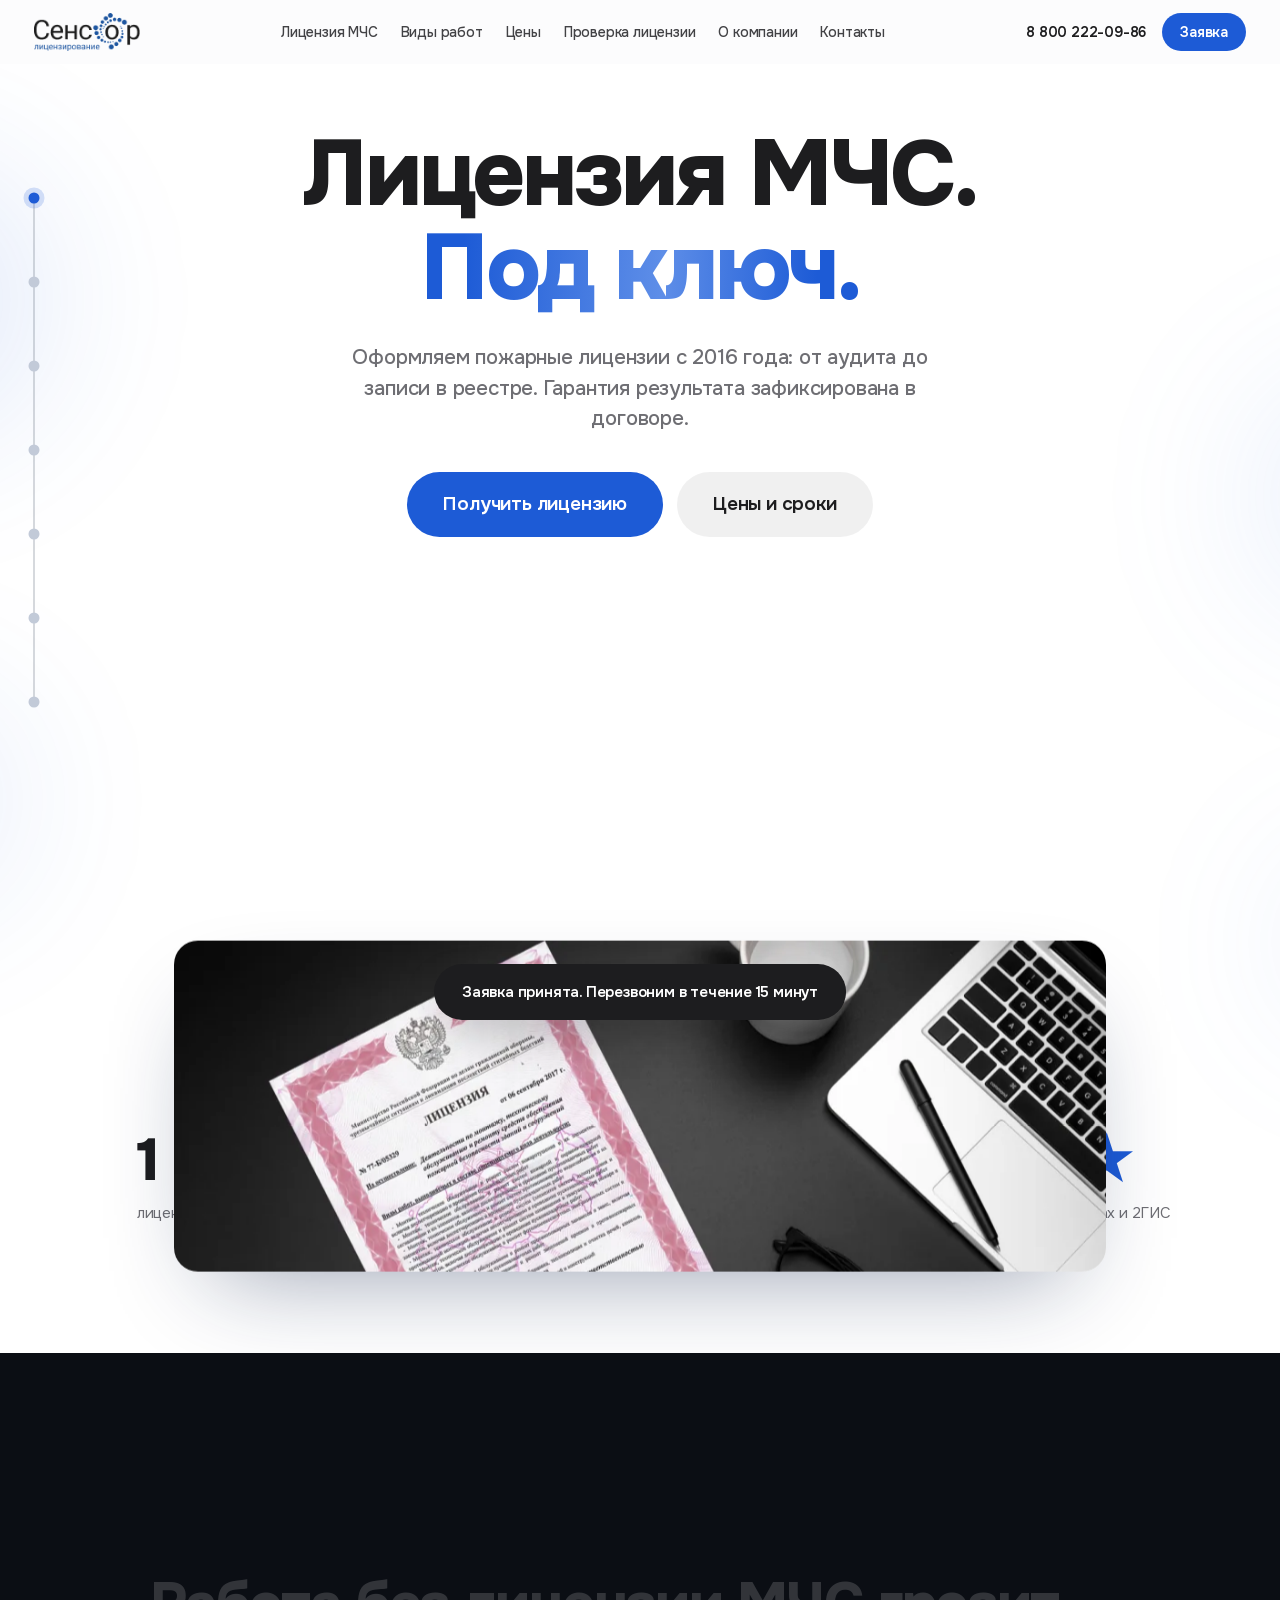
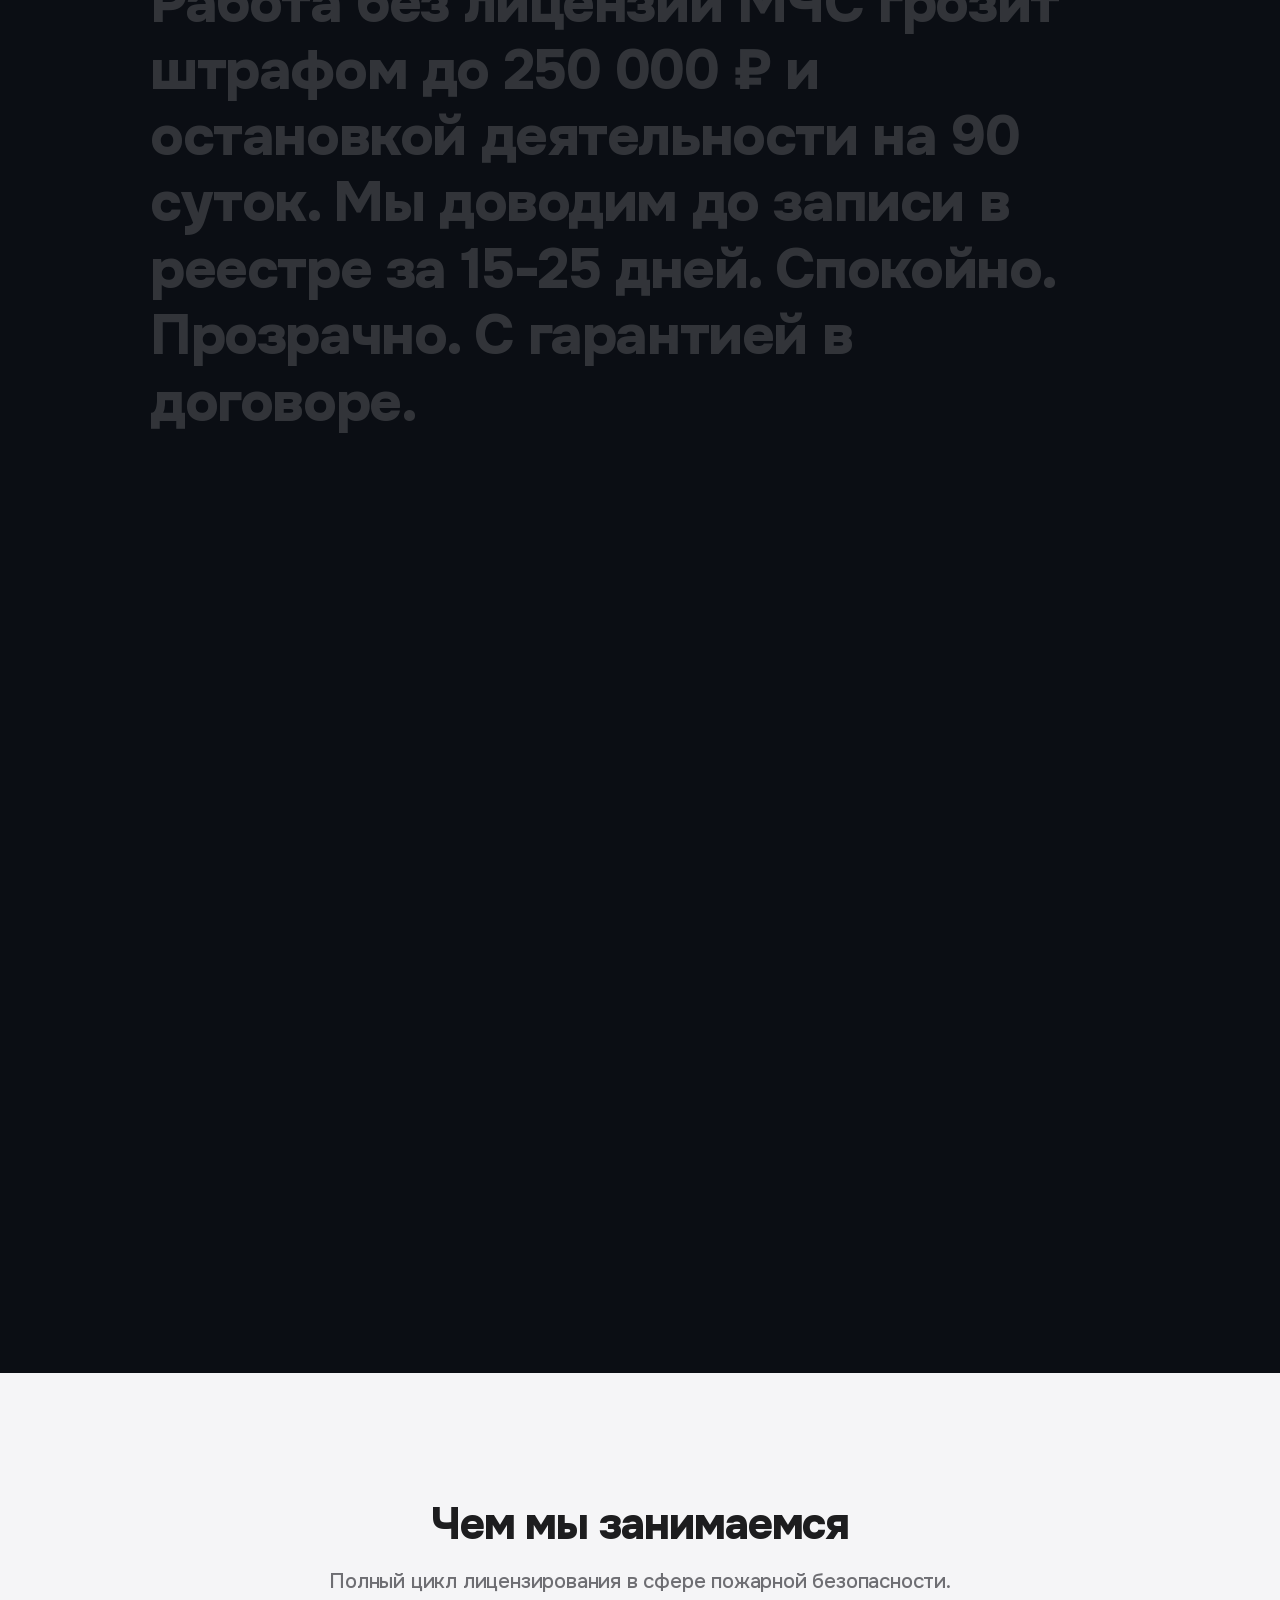
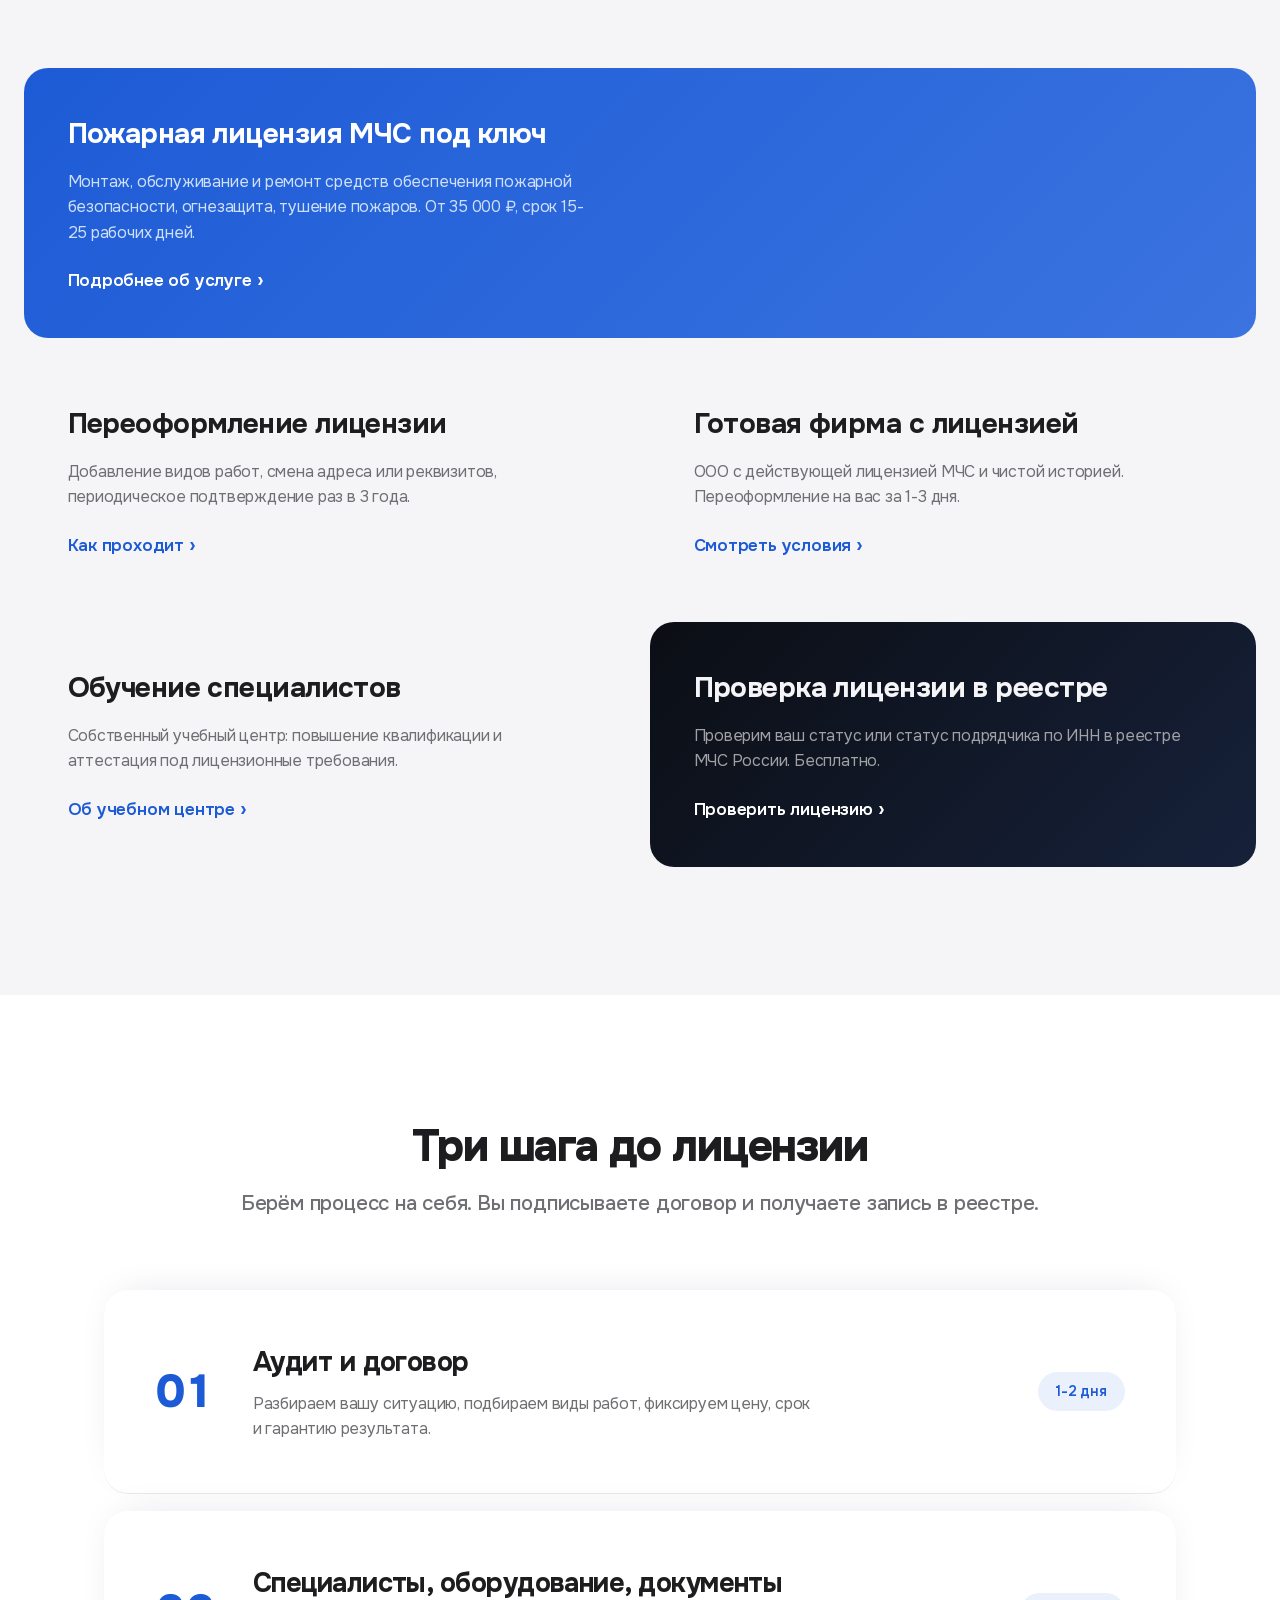
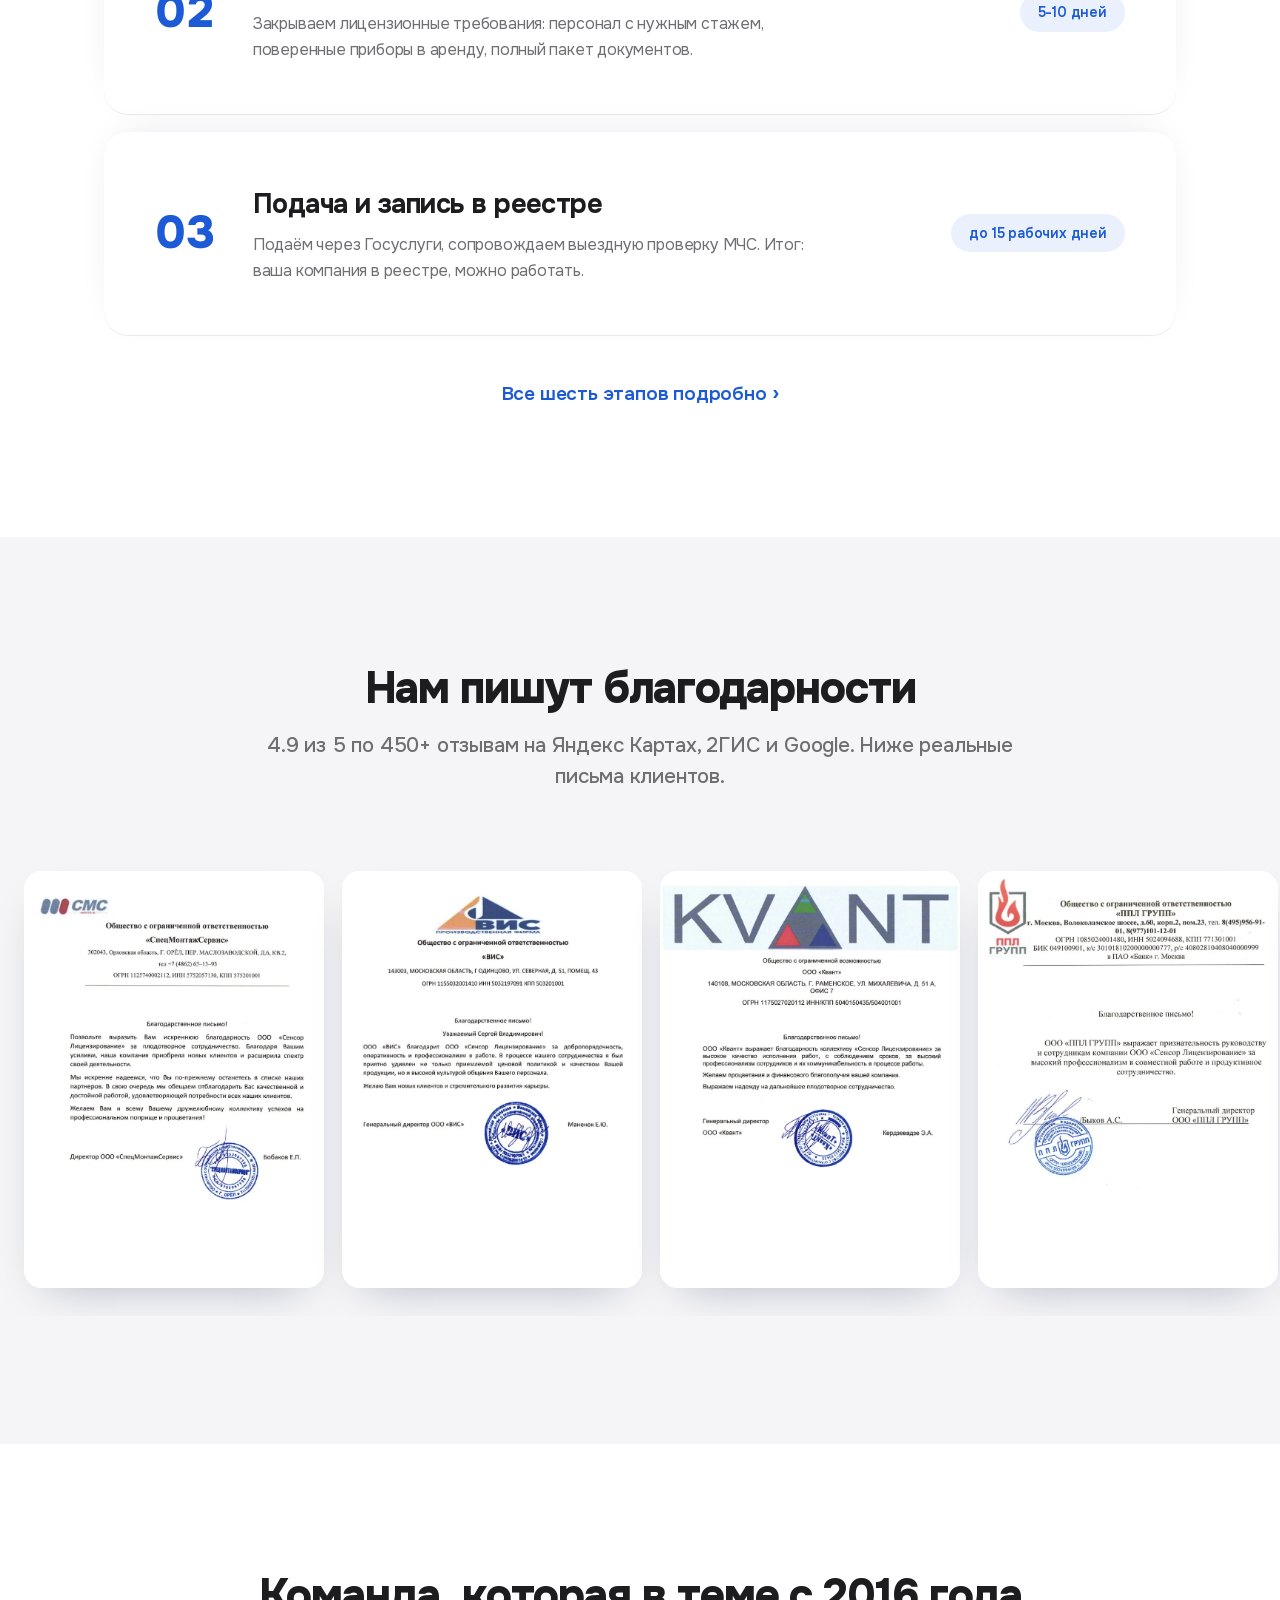
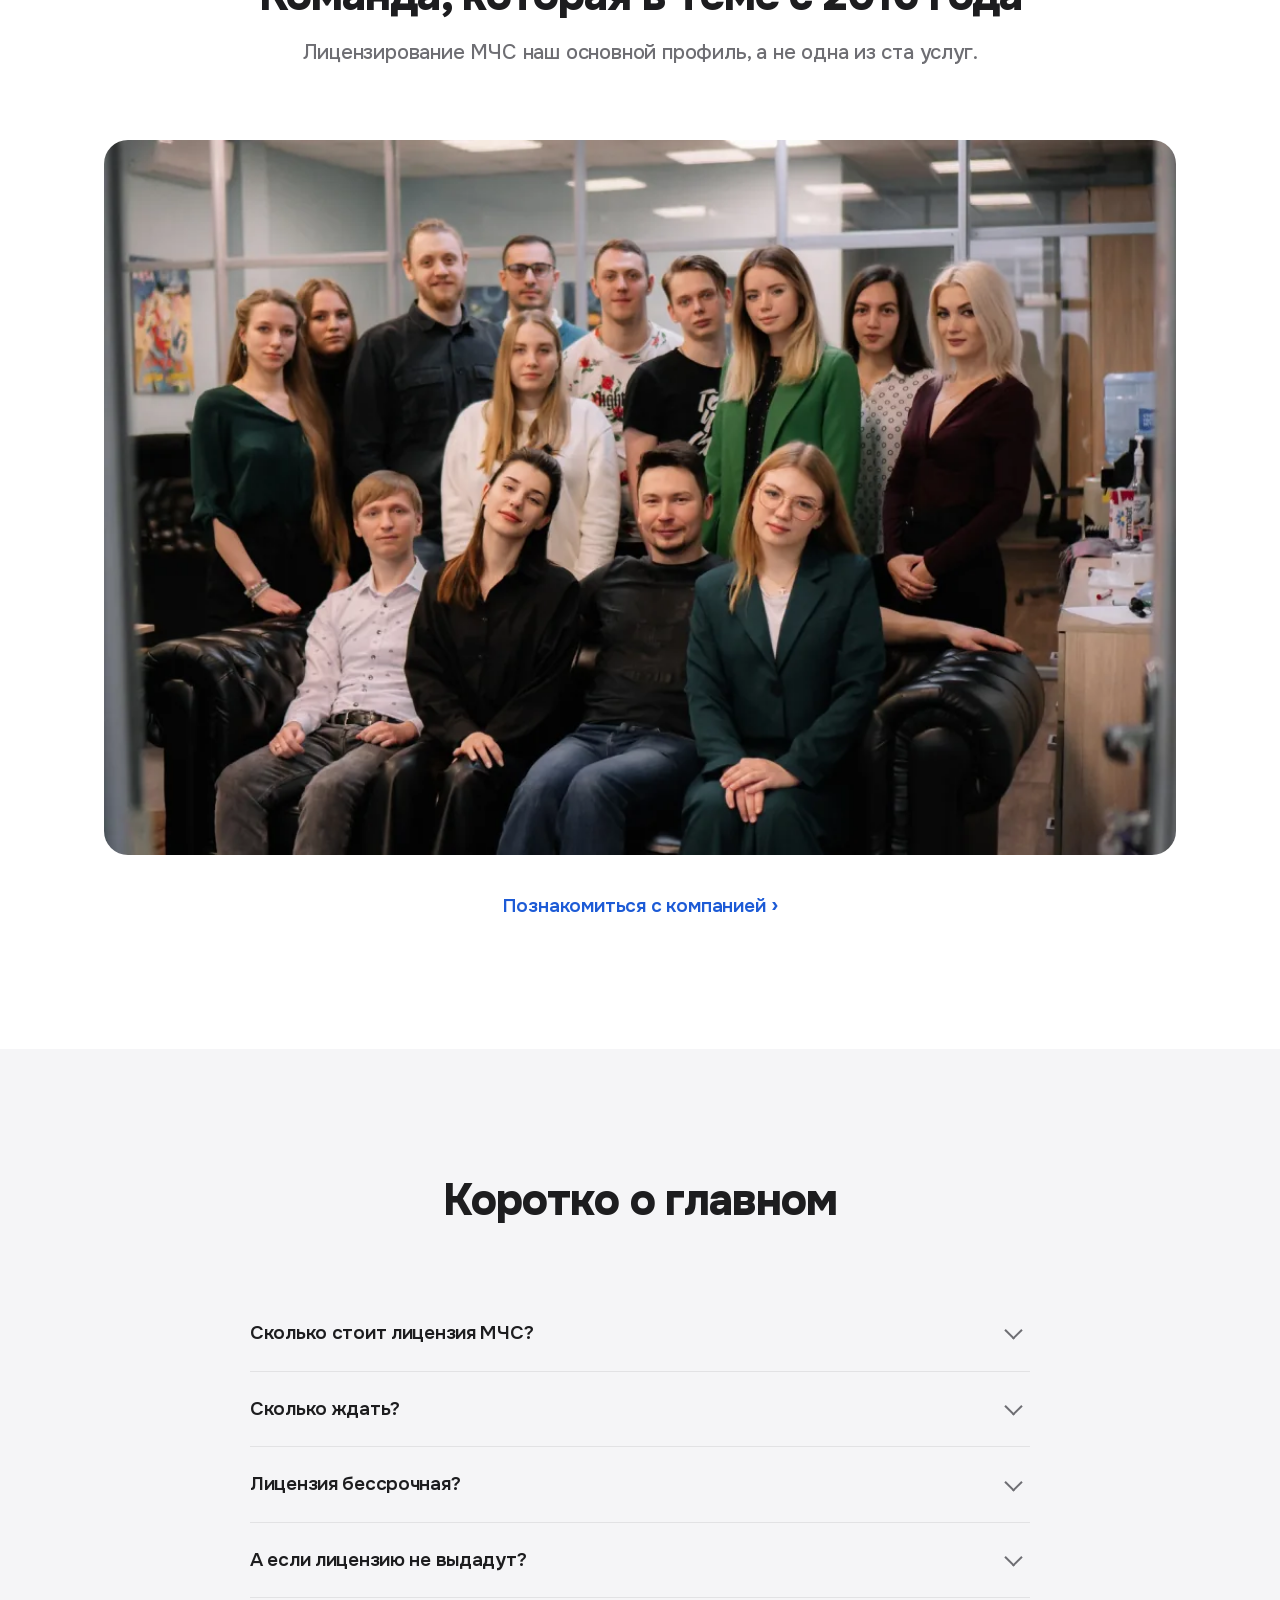
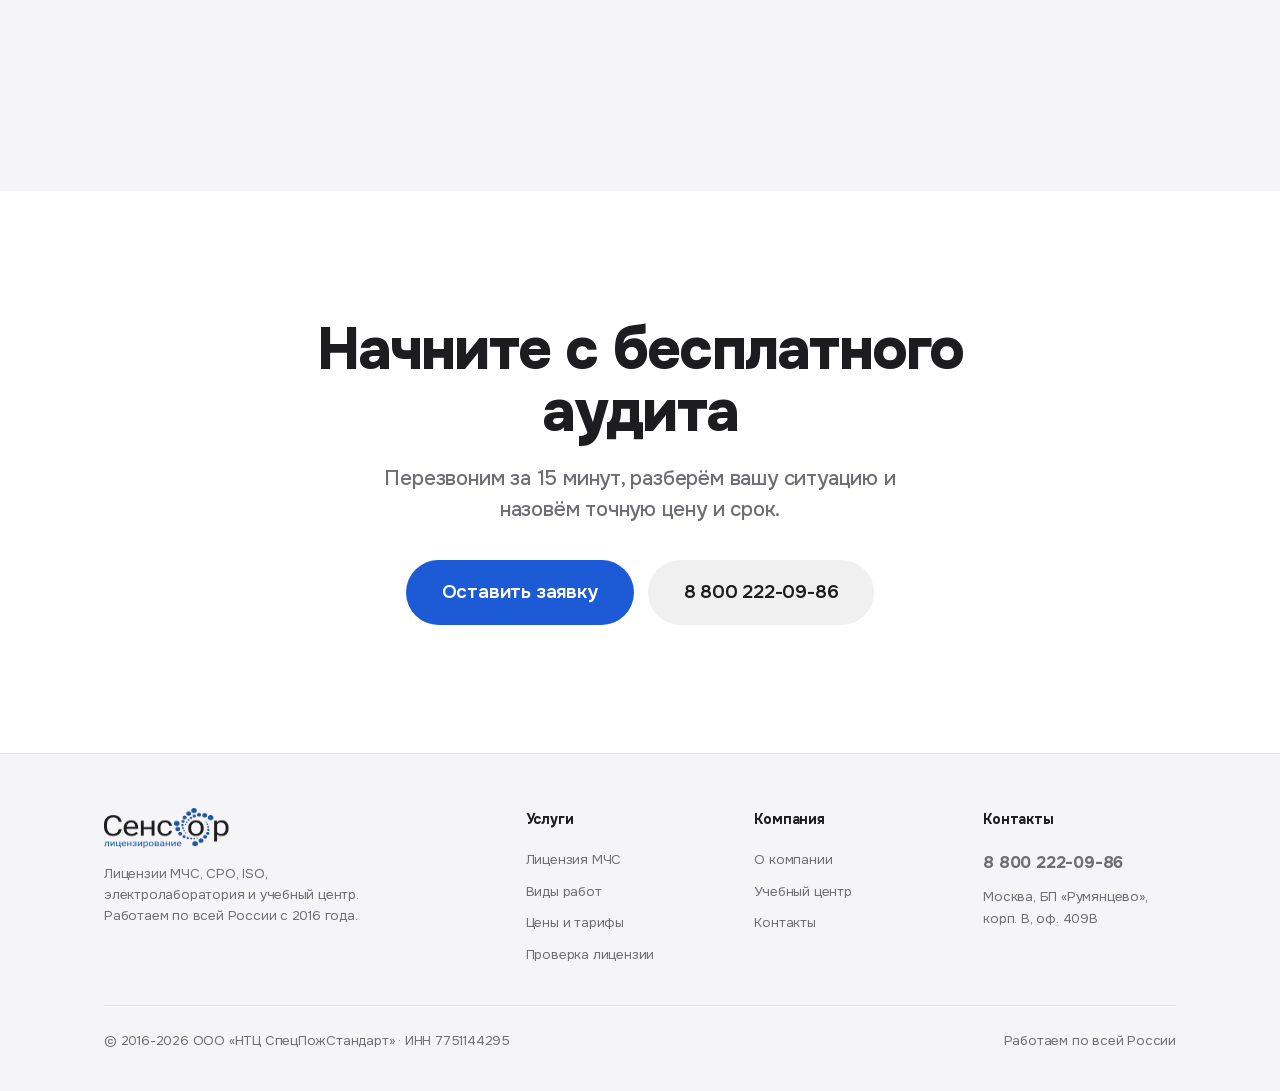
==== index.html @ 7917bac5 "v5: скролл-хребет с точками-разделами и тултипами, фоновые орбы по бокам, лого 38px, навбар 64px Co-" ====
<!doctype html>
<html lang="ru">
<head>
<meta charset="utf-8">
<meta name="viewport" content="width=device-width,initial-scale=1">
<title>Сенсор Лицензирование: лицензия МЧС под ключ, СРО, обучение | Москва и вся Россия</title>
<meta name="robots" content="noindex,nofollow">
<meta name="description" content="Лицензия МЧС под ключ за 15-25 рабочих дней, переоформление, готовые фирмы, обучение специалистов. С 2016 года, 1600+ лицензий, гарантия в договоре.">
<link rel="icon" href="assets/favicon.svg" type="image/svg+xml">
<link rel="icon" href="assets/favicon-64.png" type="image/png" sizes="64x64">
<link rel="apple-touch-icon" href="assets/apple-touch-icon.png">
<meta property="og:type" content="website">
<meta property="og:site_name" content="Сенсор Лицензирование">
<meta property="og:locale" content="ru_RU">
<meta property="og:title" content="Сенсор Лицензирование: лицензия МЧС под ключ, СРО, обучение | Москва и вся Россия">
<meta property="og:description" content="Лицензия МЧС под ключ за 15-25 рабочих дней, переоформление, готовые фирмы, обучение специалистов. С 2016 года, 1600+ лицензий, гарантия в договоре.">
<meta property="og:url" content="https://damn8daniel.github.io/t1-2301c73a/">
<meta property="og:image" content="https://damn8daniel.github.io/t1-2301c73a/assets/og.jpg">
<meta property="og:image:width" content="1200">
<meta property="og:image:height" content="630">
<meta name="twitter:card" content="summary_large_image">
<link rel="preload" href="assets/fonts/onest-cyrillic.woff2" as="font" type="font/woff2" crossorigin>
<link rel="preload" href="assets/fonts/onest-latin.woff2" as="font" type="font/woff2" crossorigin>
<link rel="preload" href="assets/real/license-sample.webp" as="image">
<link rel="stylesheet" href="assets/css/main.css?v=5">
<script type="application/ld+json">
{"@context":"https://schema.org","@type":"Organization","name":"Сенсор Лицензирование","legalName":"ООО «НТЦ СпецПожСтандарт»","telephone":"+7-800-222-09-86","address":{"@type":"PostalAddress","addressLocality":"Москва","streetAddress":"Киевское шоссе, 22-й км, БП Румянцево, корп. В, оф. 409В"},"foundingDate":"2016","aggregateRating":{"@type":"AggregateRating","ratingValue":"4.9","reviewCount":"450"}}
</script>
</head>
<body>

<nav class="nav"><div class="nav-in">
  <a class="nav-logo" href="index.html"><img src="assets/real/logo.png" alt="Сенсор Лицензирование" width="125" height="45"></a>
  <div class="nav-links">
    <a href="licenziya-mchs.html">Лицензия МЧС</a>
    <a href="vidy-rabot.html">Виды работ</a>
    <a href="tseny.html">Цены</a>
    <a href="proverka.html">Проверка лицензии</a>
    <a href="o-kompanii.html">О компании</a>
    <a href="kontakty.html">Контакты</a>
    <a class="mtel" href="tel:+78002220986">8 800 222-09-86</a>
  </div>
  <div class="nav-right">
    <a class="nav-tel" href="tel:+78002220986">8 800 222-09-86</a>
    <a class="btn" href="kontakty.html#zayavka">Заявка</a>
    <button class="nav-burger" aria-label="Меню"><span></span><span></span><span></span></button>
  </div>
</div></nav>

<main>

<!-- HERO -->
<section class="hero">
  <div class="w" data-hero-fx>
    <h1 class="t-hero">Лицензия МЧС.<br><span class="t-grad">Под ключ.</span></h1>
    <p class="t-lead">Оформляем пожарные лицензии с 2016 года: от аудита до записи в реестре. Гарантия результата зафиксирована в договоре.</p>
    <div class="hero-cta">
      <a class="btn big" href="licenziya-mchs.html">Получить лицензию</a>
      <a class="btn big ghost" href="tseny.html">Цены и сроки</a>
    </div>
  </div>
  <div class="hero-vis"><img src="assets/real/license-sample.webp" width="1024" height="364" alt="Лицензия МЧС, оформленная для клиента" data-parallax="22" fetchpriority="high"></div>
</section>
<div data-mbar-after></div>

<!-- ЦИФРЫ -->
<section class="sec">
  <div class="w">
    <div class="stats">
      <div class="stat fx"><div class="v" data-cnt="1600" data-suf="+">0</div><div class="l">лицензий МЧС оформлено</div></div>
      <div class="stat fx fx-d1"><div class="v"><span data-cnt="9">0</span> <i>лет</i></div><div class="l">на рынке, с 2016 года</div></div>
      <div class="stat fx fx-d2"><div class="v" data-cnt="98" data-suf="%">0</div><div class="l">проходят проверку с первого раза</div></div>
      <div class="stat fx fx-d3"><div class="v">4.9 <i>★</i></div><div class="l">рейтинг на Яндекс Картах и 2ГИС</div></div>
    </div>
  </div>
</section>

<!-- WORD-REVEAL СЦЕНА -->
<section class="sec-dark wordscene" style="height:180vh">
  <div class="pin"><div class="w">
    <p class="words">
      <span>Работа</span> <span>без</span> <span>лицензии</span> <span>МЧС</span> <span>грозит</span>
      <span class="accent">штрафом</span> <span class="accent">до</span> <span class="accent">250 000 ₽</span>
      <span>и</span> <span>остановкой</span> <span>деятельности</span> <span>на</span> <span>90</span> <span>суток.</span>
      <span>Мы</span> <span>доводим</span> <span>до</span> <span>записи</span> <span>в</span> <span>реестре</span>
      <span class="accent">за</span> <span class="accent">15-25</span> <span class="accent">дней.</span>
      <span>Спокойно.</span> <span>Прозрачно.</span> <span>С</span> <span>гарантией</span> <span>в</span> <span>договоре.</span>
    </p>
  </div></div>
</section>

<!-- УСЛУГИ -->
<section class="sec sec-soft">
  <div class="w-wide">
    <div class="sec-head">
      <h2 class="t-h2">Чем мы занимаемся</h2>
      <p class="t-lead">Полный цикл лицензирования в сфере пожарной безопасности.</p>
    </div>
    <div class="tiles">
      <a class="tile blue span2 fx" href="licenziya-mchs.html">
        <h3>Пожарная лицензия МЧС под ключ</h3>
        <p>Монтаж, обслуживание и ремонт средств обеспечения пожарной безопасности, огнезащита, тушение пожаров. От 35 000 ₽, срок 15-25 рабочих дней.</p>
        <span class="alink">Подробнее об услуге</span>
      </a>
      <a class="tile fx" href="licenziya-mchs.html#pereoformlenie">
        <h3>Переоформление лицензии</h3>
        <p>Добавление видов работ, смена адреса или реквизитов, периодическое подтверждение раз в 3 года.</p>
        <span class="alink">Как проходит</span>
      </a>
      <a class="tile fx fx-d1" href="tseny.html">
        <h3>Готовая фирма с лицензией</h3>
        <p>ООО с действующей лицензией МЧС и чистой историей. Переоформление на вас за 1-3 дня.</p>
        <span class="alink">Смотреть условия</span>
      </a>
      <a class="tile fx" href="o-kompanii.html#centr">
        <h3>Обучение специалистов</h3>
        <p>Собственный учебный центр: повышение квалификации и аттестация под лицензионные требования.</p>
        <span class="alink">Об учебном центре</span>
      </a>
      <a class="tile dark fx fx-d1" href="proverka.html">
        <h3>Проверка лицензии в реестре</h3>
        <p>Проверим ваш статус или статус подрядчика по ИНН в реестре МЧС России. Бесплатно.</p>
        <span class="alink">Проверить лицензию</span>
      </a>
    </div>
  </div>
</section>

<!-- КАК МЫ РАБОТАЕМ: STICKY-СТЕК -->
<section class="sec">
  <div class="w">
    <div class="sec-head">
      <h2 class="t-h2">Три шага до лицензии</h2>
      <p class="t-lead">Берём процесс на себя. Вы подписываете договор и получаете запись в реестре.</p>
    </div>
    <div class="stack">
      <div class="scard" style="top:90px">
        <div class="n">01</div>
        <div><h3>Аудит и договор</h3><p>Разбираем вашу ситуацию, подбираем виды работ, фиксируем цену, срок и гарантию результата.</p></div>
        <div class="dur">1-2 дня</div>
      </div>
      <div class="scard" style="top:110px">
        <div class="n">02</div>
        <div><h3>Специалисты, оборудование, документы</h3><p>Закрываем лицензионные требования: персонал с нужным стажем, поверенные приборы в аренду, полный пакет документов.</p></div>
        <div class="dur">5-10 дней</div>
      </div>
      <div class="scard" style="top:130px">
        <div class="n">03</div>
        <div><h3>Подача и запись в реестре</h3><p>Подаём через Госуслуги, сопровождаем выездную проверку МЧС. Итог: ваша компания в реестре, можно работать.</p></div>
        <div class="dur">до 15 рабочих дней</div>
      </div>
    </div>
    <div style="text-align:center;margin-top:44px" class="fx"><a class="alink" style="font-size:19px" href="licenziya-mchs.html#etapy">Все шесть этапов подробно</a></div>
  </div>
</section>

<!-- ПИСЬМА -->
<section class="sec sec-soft" style="overflow:hidden">
  <div class="w">
    <div class="sec-head">
      <h2 class="t-h2">Нам пишут благодарности</h2>
      <p class="t-lead">4.9 из 5 по 450+ отзывам на Яндекс Картах, 2ГИС и Google. Ниже реальные письма клиентов.</p>
    </div>
  </div>
  <div class="hscroll">
    <a class="hcard-img" href="assets/real/pismo_1.webp" target="_blank" rel="noopener"><img loading="lazy" src="assets/real/pismo_1.webp" width="815" height="1127" alt="Благодарственное письмо клиента, скан 1"></a>
    <a class="hcard-img" href="assets/real/pismo_2.webp" target="_blank" rel="noopener"><img loading="lazy" src="assets/real/pismo_2.webp" width="815" height="1127" alt="Благодарственное письмо клиента, скан 2"></a>
    <a class="hcard-img" href="assets/real/pismo_3.webp" target="_blank" rel="noopener"><img loading="lazy" src="assets/real/pismo_3.webp" width="815" height="1127" alt="Благодарственное письмо клиента, скан 3"></a>
    <a class="hcard-img" href="assets/real/pismo_4.webp" target="_blank" rel="noopener"><img loading="lazy" src="assets/real/pismo_4.webp" width="815" height="1127" alt="Благодарственное письмо клиента, скан 4"></a>
    <a class="hcard-img" href="assets/real/pismo_5.webp" target="_blank" rel="noopener"><img loading="lazy" src="assets/real/pismo_5.webp" width="815" height="1127" alt="Благодарственное письмо клиента, скан 5"></a>
    <a class="hcard-img" href="assets/real/pismo_6.webp" target="_blank" rel="noopener"><img loading="lazy" src="assets/real/pismo_6.webp" width="815" height="1127" alt="Благодарственное письмо клиента, скан 6"></a>
  </div>
</section>

<!-- КОМАНДА -->
<section class="sec">
  <div class="w">
    <div class="sec-head">
      <h2 class="t-h2">Команда, которая в теме с 2016 года</h2>
      <p class="t-lead">Лицензирование МЧС наш основной профиль, а не одна из ста услуг.</p>
    </div>
    <div class="zoom-img fx-scale"><img loading="lazy" src="assets/real/office.webp" width="1024" height="683" alt="Команда компании Сенсор Лицензирование в офисе"></div>
    <div style="text-align:center;margin-top:36px" class="fx"><a class="alink" style="font-size:19px" href="o-kompanii.html">Познакомиться с компанией</a></div>
  </div>
</section>

<!-- FAQ КОРОТКО -->
<section class="sec sec-soft">
  <div class="w">
    <div class="sec-head"><h2 class="t-h2">Коротко о главном</h2></div>
    <div class="faq">
      <div class="fi"><button class="fq">Сколько стоит лицензия МЧС?</button><div class="fa"><div><p>Госпошлина: 7 500 ₽. Сопровождение под ключ: от 35 000 ₽ за документы до 80 000-130 000 ₽ за полный пакет со специалистами и оборудованием. Подробности на странице цен.</p></div></div></div>
      <div class="fi"><button class="fq">Сколько ждать?</button><div class="fa"><div><p>Полный цикл занимает 15-25 рабочих дней, в срочном режиме от 10 дней. Заявление в МЧС рассматривается до 15 рабочих дней.</p></div></div></div>
      <div class="fi"><button class="fq">Лицензия бессрочная?</button><div class="fa"><div><p>Да, действует бессрочно и по всей России. Раз в 3 года проходит периодическое подтверждение соответствия, его мы тоже сопровождаем.</p></div></div></div>
      <div class="fi"><button class="fq">А если лицензию не выдадут?</button><div class="fa"><div><p>Гарантия результата зафиксирована в договоре: если отказ произойдёт по нашей вине, вернём оплату полностью. На практике 98% клиентов проходят проверку с первого раза.</p></div></div></div>
    </div>
    <div style="text-align:center;margin-top:36px" class="fx"><a class="alink" style="font-size:18px" href="licenziya-mchs.html#faq">Все вопросы и ответы</a></div>
  </div>
</section>

<!-- ФИНАЛЬНЫЙ CTA -->
<section class="sec cta-final">
  <div class="w">
    <h2 class="t-big fx">Начните с бесплатного аудита</h2>
    <p class="t-lead fx fx-d1">Перезвоним за 15 минут, разберём вашу ситуацию и назовём точную цену и срок.</p>
    <div class="hero-cta fx fx-d2">
      <a class="btn big" href="kontakty.html#zayavka">Оставить заявку</a>
      <a class="btn big ghost" href="tel:+78002220986">8 800 222-09-86</a>
    </div>
  </div>
</section>

</main>

<footer><div class="w">
  <div class="f-cols">
    <div class="f-brand">
      <img src="assets/real/logo.png" alt="Сенсор Лицензирование" width="125" height="45">
      <p>Лицензии МЧС, СРО, ISO, электролаборатория и учебный центр. Работаем по всей России с 2016 года.</p>
    </div>
    <div><b>Услуги</b>
      <a href="licenziya-mchs.html">Лицензия МЧС</a>
      <a href="vidy-rabot.html">Виды работ</a>
      <a href="tseny.html">Цены и тарифы</a>
      <a href="proverka.html">Проверка лицензии</a>
    </div>
    <div><b>Компания</b>
      <a href="o-kompanii.html">О компании</a>
      <a href="o-kompanii.html#centr">Учебный центр</a>
      <a href="kontakty.html">Контакты</a>
    </div>
    <div><b>Контакты</b>
      <a class="f-tel" href="tel:+78002220986">8 800 222-09-86</a>
      <a href="kontakty.html">Москва, БП «Румянцево»,<br>корп. В, оф. 409В</a>
    </div>
  </div>
  <div class="f-bottom">
    <div>© 2016-2026 ООО «НТЦ СпецПожСтандарт» · ИНН 7751144295</div>
    <div>Работаем по всей России</div>
  </div>
</div></footer>

<div class="mbar" id="mbar">
  <a class="btn ghost" href="tel:+78002220986" style="background:#fff">Позвонить</a>
  <a class="btn" href="kontakty.html#zayavka">Заявка</a>
</div>
<dialog class="modal" id="leadModal">
  <button class="modal-x" aria-label="Закрыть"></button>
  <form class="form" onsubmit="return submitForm(event)">
    <h3>Оставить заявку</h3>
    <p>Перезвоним в течение 15 минут в рабочее время, рассчитаем стоимость и срок.</p>
    <div class="fld"><label for="m-name">Ваше имя</label><input id="m-name" name="name" placeholder="Иван" required autocomplete="name"></div>
    <div class="fld"><label for="m-phone">Телефон</label><input id="m-phone" name="phone" type="tel" placeholder="+7 ___ ___-__-__" required autocomplete="tel"></div>
    <button class="btn big" type="submit">Отправить</button>
    <div class="fine">Нажимая кнопку, вы соглашаетесь с политикой обработки персональных данных</div>
  </form>
</dialog>
<div class="toast" id="toast">Заявка принята. Перезвоним в течение 15 минут</div>

<script src="assets/js/main.js?v=5" defer></script>
</body>
</html>
---- assets/css/main.css ----
@font-face{font-family:'Onest';font-style:normal;font-weight:400 800;font-display:swap;src:url(../fonts/onest-cyrillic.woff2) format('woff2');unicode-range:U+0301, U+0400-045F, U+0490-0491, U+04B0-04B1, U+2116}
@font-face{font-family:'Onest';font-style:normal;font-weight:400 800;font-display:swap;src:url(../fonts/onest-cyrillic-ext.woff2) format('woff2');unicode-range:U+0460-052F, U+1C80-1C8A, U+20B4, U+2DE0-2DFF, U+A640-A69F, U+FE2E-FE2F}
@font-face{font-family:'Onest';font-style:normal;font-weight:400 800;font-display:swap;src:url(../fonts/onest-latin.woff2) format('woff2');unicode-range:U+0000-00FF, U+0131, U+0152-0153, U+02BB-02BC, U+02C6, U+02DA, U+02DC, U+0304, U+0308, U+0329, U+2000-206F, U+20AC, U+2122, U+2191, U+2193, U+2212, U+2215, U+FEFF, U+FFFD}
@font-face{font-family:'Onest';font-style:normal;font-weight:400 800;font-display:swap;src:url(../fonts/onest-latin-ext.woff2) format('woff2');unicode-range:U+0100-02BA, U+02BD-02C5, U+02C7-02CC, U+02CE-02D7, U+02DD-02FF, U+0304, U+0308, U+0329, U+1D00-1DBF, U+1E00-1E9F, U+1EF2-1EFF, U+2020, U+20A0-20AB, U+20AD-20C0, U+2113, U+2C60-2C7F, U+A720-A7FF}

/* ============================================================
   Сенсор Лицензирование · общая дизайн-система
   Apple-style: крупная типографика, воздух, скролл-сцены
   ============================================================ */
:root{
  --ink:#1D1D1F; --ink-soft:#424245; --mut:#6E6E73; --mut2:#86868B;
  --bg:#FFFFFF; --bg-soft:#F5F5F7; --bg-dark:#0B0E14; --bg-dark2:#121620;
  --line:rgba(0,0,0,.08); --line-dark:rgba(255,255,255,.12);
  --blue:#1D5BD6; --blue-h:#2E6BE6; --blue-deep:#1648AE;
  --ok:#30A46C; --gold:#F5B431;
  --r-card:24px; --r-pill:980px;
  --w:1120px; --w-wide:1320px;
  --ease:cubic-bezier(.32,.72,.24,1);
}
*{margin:0;padding:0;box-sizing:border-box}
html{scroll-behavior:smooth;-webkit-text-size-adjust:100%}
body{
  font-family:'Onest',-apple-system,'Helvetica Neue',sans-serif;
  color:var(--ink);background:var(--bg);
  font-size:17px;line-height:1.6;letter-spacing:-.012em;
  -webkit-font-smoothing:antialiased;overflow-x:clip;
}
a{color:inherit;text-decoration:none}
img{display:block;max-width:100%;height:auto}
button{font-family:inherit}
.w{max-width:var(--w);margin:0 auto;padding:0 24px}
.w-wide{max-width:var(--w-wide);margin:0 auto;padding:0 24px}

/* ---------- типографика ---------- */
.t-hero{font-size:clamp(44px,7.2vw,96px);font-weight:800;line-height:1.02;letter-spacing:-.035em}
.t-big{font-size:clamp(34px,4.6vw,64px);font-weight:800;line-height:1.05;letter-spacing:-.03em}
.t-h2{font-size:clamp(28px,3.4vw,48px);font-weight:800;line-height:1.08;letter-spacing:-.025em}
.t-h3{font-size:clamp(20px,2vw,26px);font-weight:700;letter-spacing:-.02em}
.t-lead{font-size:clamp(18px,1.6vw,23px);line-height:1.5;color:var(--mut);font-weight:500}
.t-mut{color:var(--mut)}
.t-blue{color:var(--blue)}
.t-grad{background:linear-gradient(92deg,#1D5BD6 10%,#5E8EE8 55%,#1D5BD6 90%);-webkit-background-clip:text;background-clip:text;color:transparent}

/* ---------- кнопки ---------- */
.btn{display:inline-flex;align-items:center;justify-content:center;gap:8px;
  background:var(--blue);color:#fff;font-weight:600;font-size:17px;
  padding:14px 28px;border-radius:var(--r-pill);border:none;cursor:pointer;
  transition:background .2s,transform .15s var(--ease);white-space:nowrap}
.btn:hover{background:var(--blue-h)}
.btn:active{transform:scale(.97)}
.btn.big{font-size:19px;padding:17px 36px}
.btn.ghost{background:rgba(0,0,0,.06);color:var(--ink)}
.btn.ghost:hover{background:rgba(0,0,0,.1)}
.btn.on-dark{background:#fff;color:var(--ink)}
.btn.on-dark:hover{background:#E8E8ED}
.alink{color:var(--blue);font-weight:600;font-size:inherit;display:inline-flex;align-items:center;gap:5px;cursor:pointer;background:none;border:none}
.alink:hover{text-decoration:underline}
.alink::after{content:"›";font-size:1.15em;line-height:1;transition:transform .2s}
.alink:hover::after{transform:translateX(3px)}

/* ---------- навигация ---------- */
.nav{position:fixed;top:0;left:0;right:0;z-index:100;
  background:rgba(251,251,253,.78);backdrop-filter:saturate(180%) blur(20px);-webkit-backdrop-filter:saturate(180%) blur(20px);
  transition:box-shadow .3s}
.nav.scrolled{box-shadow:0 1px 0 var(--line)}
.nav-in{max-width:1260px;margin:0 auto;padding:0 24px;height:64px;display:flex;align-items:center;gap:24px}
.nav-logo img{height:38px;width:auto}
.nav-links{display:flex;gap:clamp(14px,1.8vw,26px);font-size:14px;font-weight:500;color:var(--ink-soft);flex:1;justify-content:center;min-width:0}
.nav-links a{transition:color .15s;padding:4px 0;white-space:nowrap}
.nav-links a:hover{color:var(--ink)}
.nav-links a.act{color:var(--blue);font-weight:600}
.nav-right{display:flex;align-items:center;gap:16px}
.nav-tel{font-size:14px;font-weight:600;white-space:nowrap}
.nav .btn{padding:8px 18px;font-size:14px}
.nav-burger{display:none;width:40px;height:40px;border:none;background:none;cursor:pointer;position:relative}
.nav-burger span{position:absolute;left:10px;right:10px;height:2px;background:var(--ink);border-radius:2px;transition:.25s var(--ease)}
.nav-burger span:nth-child(1){top:14px}.nav-burger span:nth-child(2){top:20px}.nav-burger span:nth-child(3){top:26px}
.nav.open .nav-burger span:nth-child(1){top:20px;transform:rotate(45deg)}
.nav.open .nav-burger span:nth-child(2){opacity:0}
.nav.open .nav-burger span:nth-child(3){top:20px;transform:rotate(-45deg)}
@media(max-width:1130px){
  .nav-links{position:fixed;inset:64px 0 auto 0;background:rgba(251,251,253,.97);backdrop-filter:blur(20px);
    flex-direction:column;gap:0;padding:12px 24px 24px;font-size:19px;font-weight:600;
    transform:translateY(-110%);transition:transform .35s var(--ease);box-shadow:0 30px 60px -20px rgba(0,0,0,.15)}
  .nav-links a{padding:13px 0;border-bottom:1px solid var(--line)}
  .nav.open .nav-links{transform:none}
  .nav-tel{display:none}
  .nav-burger{display:block}
  .nav-in{justify-content:space-between}
}
@media(max-width:560px){.nav .btn{display:none}}
main{padding-top:64px}

/* ---------- секции ---------- */
.sec{padding:clamp(80px,10vw,140px) 0}
.sec-soft{background:var(--bg-soft)}
.sec-dark{background:var(--bg-dark);color:#F5F5F7}
.sec-dark .t-lead{color:#A1A1A6}
.sec-head{text-align:center;max-width:820px;margin:0 auto clamp(44px,6vw,72px)}
.sec-head .t-lead{margin-top:18px}

/* ---------- hero ---------- */
.hero{min-height:calc(100dvh - 64px);display:flex;flex-direction:column;justify-content:center;text-align:center;position:relative;padding:64px 0}
.hero .t-lead{max-width:640px;margin:26px auto 0}
.hero-cta{display:flex;gap:14px;justify-content:center;flex-wrap:wrap;margin-top:38px}
.hero-vis{margin:clamp(40px,6vw,72px) auto 0;max-width:980px;width:100%;padding:0 24px}
.hero-vis img{width:100%;border-radius:var(--r-card);box-shadow:0 40px 100px -40px rgba(13,30,70,.45)}

/* ---------- сцена с покадровым проявлением слов ---------- */
.wordscene{position:relative}
.wordscene .pin{position:sticky;top:0;min-height:100dvh;display:flex;align-items:center}
.wordscene .words{font-size:clamp(30px,4.4vw,58px);font-weight:800;line-height:1.18;letter-spacing:-.025em;max-width:980px}
.wordscene .words span{color:rgba(255,255,255,.16);transition:color .25s linear}
.wordscene .words span.lit{color:#F5F5F7}
.wordscene .words span.accent.lit{color:#5E8EE8}

/* ---------- большие цифры ---------- */
.stats{display:grid;grid-template-columns:repeat(4,1fr);gap:20px;text-align:center}
@media(max-width:880px){.stats{grid-template-columns:1fr 1fr;gap:36px}}
.stat .v{font-size:clamp(40px,4.6vw,68px);font-weight:800;letter-spacing:-.03em;line-height:1;font-variant-numeric:tabular-nums}
.stat .v i{font-style:normal;color:var(--blue)}
.sec-dark .stat .v i{color:#5E8EE8}
.stat .l{font-size:15px;color:var(--mut);margin-top:10px}
.sec-dark .stat .l{color:#A1A1A6}

/* ---------- карточки-плитки ---------- */
.tiles{display:grid;grid-template-columns:1fr 1fr;gap:20px}
@media(max-width:760px){.tiles{grid-template-columns:1fr}}
.tile{background:var(--bg-soft);border-radius:var(--r-card);padding:clamp(28px,3.4vw,44px);position:relative;overflow:hidden;display:flex;flex-direction:column;gap:12px;transition:transform .35s var(--ease),box-shadow .35s}
.tile:hover{transform:translateY(-4px);box-shadow:0 30px 60px -34px rgba(13,30,70,.3)}
.tile.span2{grid-column:span 2}
@media(max-width:760px){.tile.span2{grid-column:span 1}}
.tile h3{font-size:clamp(21px,2.2vw,28px);font-weight:700;letter-spacing:-.02em}
.tile p{color:var(--mut);font-size:16px;max-width:520px}
.tile .alink{margin-top:auto;padding-top:10px}
.tile.dark{background:linear-gradient(135deg,#0B0E14,#16213A);color:#F5F5F7}
.tile.dark p{color:#A1A1A6}
.tile.blue{background:linear-gradient(135deg,#1D5BD6,#3B74E0);color:#fff}
.tile.blue p{color:#CFE0FB}
.tile.blue .alink,.tile.dark .alink{color:#fff}
.tile img.tile-img{border-radius:16px;margin-top:8px}

/* ---------- бенто видов работ ---------- */
.bento{display:grid;grid-template-columns:repeat(3,1fr);gap:18px}
@media(max-width:920px){.bento{grid-template-columns:1fr 1fr}}
@media(max-width:580px){.bento{grid-template-columns:1fr}}
.bcell{background:#fff;border-radius:20px;padding:28px;transition:transform .3s var(--ease),box-shadow .3s}
.sec-soft .bcell{box-shadow:0 1px 0 var(--line)}
.bcell:hover{transform:translateY(-3px);box-shadow:0 24px 48px -28px rgba(13,30,70,.28)}
.bcell .bic{width:46px;height:46px;border-radius:13px;background:#EAF1FD;color:var(--blue);display:grid;place-items:center;margin-bottom:16px}
.bcell h3{font-size:18px;font-weight:700;margin-bottom:7px;letter-spacing:-.015em}
.bcell p{font-size:14.5px;color:var(--mut)}
.bcell.feature{grid-column:span 2;background:linear-gradient(135deg,#0B0E14,#1A2440);color:#fff;min-height:220px;display:flex;flex-direction:column;justify-content:flex-end}
.bcell.feature h3{font-size:24px}
.bcell.feature p{color:#A8B6CC;max-width:460px}
@media(max-width:580px){.bcell.feature{grid-column:span 1;min-height:0}}

/* ---------- sticky-стек карточек (этапы) ---------- */
.stack{display:grid;gap:18px}
.stack .scard{position:sticky;background:#fff;border-radius:var(--r-card);
  padding:clamp(28px,4vw,52px);box-shadow:0 -8px 40px -20px rgba(13,30,70,.18),0 1px 0 var(--line);
  display:grid;grid-template-columns:auto 1fr auto;gap:clamp(18px,3vw,44px);align-items:center;min-height:170px}
@media(max-width:720px){.stack .scard{grid-template-columns:auto 1fr;min-height:0}.stack .scard .dur{grid-column:2}}
.scard .n{font-size:clamp(34px,3.6vw,52px);font-weight:800;color:var(--blue);letter-spacing:-.03em;line-height:1;font-variant-numeric:tabular-nums}
.scard h3{font-size:clamp(20px,2.2vw,27px);font-weight:700;letter-spacing:-.02em;margin-bottom:6px}
.scard p{color:var(--mut);font-size:16px;max-width:560px}
.scard .dur{font-size:14px;font-weight:600;color:var(--blue);background:#EAF1FD;border-radius:var(--r-pill);padding:8px 18px;white-space:nowrap}

/* ---------- горизонтальная лента (письма) ---------- */
.hscroll{display:flex;gap:18px;overflow-x:auto;scroll-snap-type:x mandatory;padding:8px 24px 28px;
  -webkit-overflow-scrolling:touch;scrollbar-width:none}
.hscroll::-webkit-scrollbar{display:none}
.hscroll>*{scroll-snap-align:center;flex:0 0 auto}
.hcard-img{width:min(300px,72vw);border-radius:18px;overflow:hidden;background:#fff;box-shadow:0 18px 44px -24px rgba(13,30,70,.35);transition:transform .3s var(--ease)}
.hcard-img:hover{transform:translateY(-5px)}
.hcard-img img{width:100%;aspect-ratio:.72;object-fit:cover;object-position:top}

/* ---------- калькулятор ---------- */
.calc{display:grid;grid-template-columns:1.15fr .85fr;border-radius:var(--r-card);overflow:hidden;background:#fff;box-shadow:0 30px 80px -40px rgba(13,30,70,.35)}
@media(max-width:860px){.calc{grid-template-columns:1fr}}
.calc-q{padding:clamp(26px,3.4vw,44px)}
.cq{margin-bottom:26px}.cq:last-child{margin-bottom:0}
.cq .ql{font-weight:700;font-size:16px;margin-bottom:12px;letter-spacing:-.01em}
.opts{display:flex;flex-wrap:wrap;gap:10px}
.opt{border:1.5px solid var(--line);border-radius:var(--r-pill);padding:10px 19px;font-size:15px;font-weight:500;cursor:pointer;user-select:none;transition:all .18s;background:#fff}
.opt:hover{border-color:var(--blue)}
.opt.on{background:var(--blue);color:#fff;border-color:var(--blue)}
.calc-r{background:var(--bg-dark);color:#fff;padding:clamp(26px,3.4vw,44px);display:flex;flex-direction:column;justify-content:center}
.calc-r .rl{font-size:13px;color:#86868B;text-transform:uppercase;letter-spacing:.1em;margin-bottom:12px}
.calc-r .rv{font-size:clamp(34px,3.4vw,46px);font-weight:800;letter-spacing:-.03em;font-variant-numeric:tabular-nums}
.calc-r .rs{font-size:15px;color:#A1A1A6;margin:8px 0 26px}
.calc-r .note{font-size:13.5px;color:#86868B;margin-top:14px}

/* ---------- тарифы ---------- */
.plans{display:grid;grid-template-columns:repeat(4,1fr);gap:18px;align-items:stretch}
@media(max-width:1020px){.plans{grid-template-columns:1fr 1fr}}
@media(max-width:580px){.plans{grid-template-columns:1fr}}
.plan{background:#fff;border-radius:var(--r-card);padding:30px;display:flex;flex-direction:column;box-shadow:0 1px 0 var(--line);position:relative}
.plan.best{background:var(--bg-dark);color:#fff}
.plan .tag{position:absolute;top:-13px;left:26px;background:var(--blue);color:#fff;font-size:12.5px;font-weight:700;padding:5px 15px;border-radius:var(--r-pill)}
.plan h3{font-size:19px;font-weight:700}
.plan .price{font-size:clamp(26px,2.2vw,32px);font-weight:800;letter-spacing:-.025em;margin:12px 0 2px;white-space:nowrap}
.plan .term{font-size:14.5px;color:var(--mut);margin-bottom:20px}
.plan.best .term{color:#A1A1A6}
.plan ul{list-style:none;display:grid;gap:11px;margin-bottom:26px;flex:1}
.plan li{font-size:15px;padding-left:26px;position:relative;color:var(--ink-soft)}
.plan.best li{color:#C9CDD6}
.plan li::before{content:"";position:absolute;left:0;top:7px;width:13px;height:7px;border-left:2.5px solid var(--ok);border-bottom:2.5px solid var(--ok);transform:rotate(-45deg)}
.plan .btn{width:100%}
.plan .btn.ghost{background:rgba(0,0,0,.05)}
.plan.best .btn{background:#fff;color:var(--ink)}

/* ---------- faq ---------- */
.faq{max-width:780px;margin:0 auto}
.fi{border-bottom:1px solid var(--line)}
.fq{width:100%;text-align:left;background:none;border:none;cursor:pointer;font-size:19px;font-weight:600;color:var(--ink);padding:24px 52px 24px 0;position:relative;letter-spacing:-.015em;line-height:1.4}
.fq::after{content:"";position:absolute;right:10px;top:50%;width:11px;height:11px;border-right:2px solid var(--mut);border-bottom:2px solid var(--mut);transform:translateY(-70%) rotate(45deg);transition:transform .3s var(--ease)}
.fi.open .fq::after{transform:translateY(-30%) rotate(225deg)}
.fa{display:grid;grid-template-rows:0fr;transition:grid-template-rows .35s var(--ease)}
.fa>div{overflow:hidden}
.fi.open .fa{grid-template-rows:1fr}
.fa p{padding:0 0 26px;color:var(--mut);font-size:16.5px;max-width:700px}

/* ---------- формы ---------- */
.form{background:#fff;border-radius:var(--r-card);padding:clamp(28px,3.4vw,44px);box-shadow:0 30px 80px -44px rgba(13,30,70,.4)}
.form h3{font-size:24px;font-weight:800;letter-spacing:-.02em;margin-bottom:8px}
.form>p{font-size:15px;color:var(--mut);margin-bottom:24px}
.fld{margin-bottom:16px}
.fld label{display:block;font-size:13.5px;font-weight:600;margin-bottom:7px;color:var(--ink-soft)}
.fld input,.fld textarea{width:100%;padding:15px 18px;border:1.5px solid var(--line);border-radius:14px;font-size:16.5px;font-family:inherit;background:#fff;color:var(--ink);transition:border-color .15s,box-shadow .15s}
.fld input::placeholder{color:#A1A1A6}
.fld input:focus,.fld textarea:focus{outline:none;border-color:var(--blue);box-shadow:0 0 0 4px rgba(29,91,214,.12)}
.form .btn{width:100%}
.form .fine{font-size:12.5px;color:var(--mut2);margin-top:14px;text-align:center}

/* ---------- финальный CTA ---------- */
.cta-final{text-align:center}
.cta-final .t-big{max-width:760px;margin:0 auto}
.cta-final .t-lead{max-width:560px;margin:20px auto 0}
.cta-final .hero-cta{margin-top:36px}

/* ---------- футер ---------- */
footer{background:var(--bg-soft);border-top:1px solid var(--line);padding:54px 0 40px;font-size:13.5px;color:var(--mut)}
.f-cols{display:grid;grid-template-columns:2fr 1fr 1fr 1fr;gap:36px;padding-bottom:34px;border-bottom:1px solid var(--line)}
@media(max-width:860px){.f-cols{grid-template-columns:1fr 1fr}}
@media(max-width:520px){.f-cols{grid-template-columns:1fr}}
.f-cols b{color:var(--ink);font-size:14px;display:block;margin-bottom:14px}
.f-cols a{display:block;padding:5px 0;color:var(--mut)}
.f-cols a:hover{color:var(--ink)}
.f-brand img{height:40px;margin-bottom:16px}
.f-brand p{max-width:300px;line-height:1.55}
.f-bottom{display:flex;justify-content:space-between;gap:16px;flex-wrap:wrap;padding-top:24px}
.f-tel{font-size:17px;font-weight:700;color:var(--ink)}

/* ---------- мобильная CTA-панель ---------- */
.mbar{position:fixed;left:0;right:0;bottom:0;z-index:90;display:none;grid-template-columns:1fr 1fr;gap:10px;
  padding:10px 16px calc(10px + env(safe-area-inset-bottom));
  background:rgba(251,251,253,.92);backdrop-filter:blur(20px);box-shadow:0 -1px 0 var(--line);
  transform:translateY(110%);transition:transform .35s var(--ease)}
.mbar.show{transform:none}
.mbar .btn{width:100%;padding:13px 10px;font-size:15px}
@media(max-width:760px){.mbar{display:grid}}

/* ---------- скролл-анимации ---------- */
.fx{opacity:0;transform:translateY(28px);transition:opacity .8s var(--ease),transform .8s var(--ease)}
.fx.in{opacity:1;transform:none}
.fx-d1{transition-delay:.08s}.fx-d2{transition-delay:.16s}.fx-d3{transition-delay:.24s}
.fx-scale{opacity:0;transform:scale(.94);transition:opacity .9s var(--ease),transform .9s var(--ease)}
.fx-scale.in{opacity:1;transform:none}
[data-parallax]{will-change:transform}
.zoom-img{overflow:hidden;border-radius:var(--r-card)}
.zoom-img img{width:100%;transform:scale(1.12);transition:transform 1.4s var(--ease)}
.zoom-img.in img{transform:scale(1)}

/* ---------- тост ---------- */
.toast{position:fixed;left:50%;bottom:30px;transform:translateX(-50%) translateY(150px);
  background:var(--ink);color:#fff;padding:16px 28px;border-radius:var(--r-pill);font-weight:600;font-size:15px;
  box-shadow:0 20px 50px -16px rgba(0,0,0,.45);transition:transform .45s var(--ease);z-index:200;max-width:92vw;text-align:center}
.toast.show{transform:translateX(-50%) translateY(0)}

/* ---------- хлебные крошки ---------- */
.crumbs{font-size:13.5px;color:var(--mut2);padding:18px 0 0}
.crumbs a:hover{color:var(--ink)}
.crumbs span{margin:0 7px}

/* ---------- контент-страницы ---------- */
.page-hero{padding:clamp(56px,8vw,100px) 0 clamp(40px,5vw,64px);text-align:center}
.page-hero .t-lead{max-width:680px;margin:22px auto 0}
.prose{max-width:760px;margin:0 auto;font-size:18px;line-height:1.7;color:var(--ink-soft)}
.prose h2{font-size:clamp(24px,2.6vw,34px);font-weight:800;letter-spacing:-.02em;color:var(--ink);margin:48px 0 16px}
.prose h3{font-size:21px;font-weight:700;color:var(--ink);margin:32px 0 10px}
.prose p{margin-bottom:16px}
.prose ul{margin:0 0 16px 22px}
.prose li{margin-bottom:8px}
.callout{background:var(--bg-soft);border-radius:18px;padding:24px 28px;margin:24px 0;font-size:16px}
.callout b{color:var(--ink)}

@media(prefers-reduced-motion:reduce){
  html{scroll-behavior:auto}
  .fx,.fx-scale{opacity:1;transform:none;transition:none}
  .zoom-img img{transform:none;transition:none}
  .wordscene .words span{color:inherit !important;transition:none}
  *{animation-duration:.01ms !important;animation-iteration-count:1 !important}
}

a.tile{cursor:pointer}
a.tile:focus-visible{outline:3px solid var(--blue);outline-offset:3px}

/* ---------- модалка заявки ---------- */
.modal{border:none;border-radius:var(--r-card);padding:0;max-width:460px;width:calc(100vw - 32px);
  box-shadow:0 40px 120px -30px rgba(0,0,0,.5);background:#fff}
.modal::backdrop{background:rgba(11,14,20,.55);backdrop-filter:blur(8px);-webkit-backdrop-filter:blur(8px)}
.modal .form{box-shadow:none;border-radius:0}
.modal-x{position:absolute;top:16px;right:16px;width:36px;height:36px;border:none;border-radius:50%;
  background:rgba(0,0,0,.06);cursor:pointer;font-size:0;z-index:2;transition:background .15s}
.modal-x:hover{background:rgba(0,0,0,.12)}
.modal-x::before,.modal-x::after{content:"";position:absolute;left:11px;right:11px;top:17px;height:2px;background:var(--ink);border-radius:2px}
.modal-x::before{transform:rotate(45deg)}.modal-x::after{transform:rotate(-45deg)}
@media(prefers-reduced-motion:no-preference){
  .modal[open]{animation:mpop .35s var(--ease)}
  @keyframes mpop{from{opacity:0;transform:translateY(18px) scale(.97)}}
}

/* ---------- телефон в мобильном меню ---------- */
.nav-links .mtel{display:none}
@media(max-width:1130px){
  .nav-links .mtel{display:block;color:var(--blue);font-weight:700;border-bottom:none}
}

/* ---------- нумерованные карточки видов работ ---------- */
.vlist{display:grid;grid-template-columns:repeat(3,1fr);gap:18px}
@media(max-width:920px){.vlist{grid-template-columns:1fr 1fr}}
@media(max-width:580px){.vlist{grid-template-columns:1fr}}
.vcard{background:#fff;border-radius:20px;padding:28px;box-shadow:0 1px 0 var(--line);display:flex;flex-direction:column;gap:10px;transition:transform .3s var(--ease),box-shadow .3s}
.vcard:hover{transform:translateY(-3px);box-shadow:0 24px 48px -28px rgba(13,30,70,.28)}
.vcard .vn{font-size:14px;font-weight:700;color:var(--blue);background:#EAF1FD;border-radius:var(--r-pill);padding:5px 14px;width:max-content}
.vcard h2,.vcard h3{font-size:19px;font-weight:700;letter-spacing:-.015em;line-height:1.3}
.vcard p{font-size:14.5px;color:var(--mut)}

/* ---------- шаги проверки ---------- */
.checksteps{display:grid;grid-template-columns:repeat(3,1fr);gap:18px;counter-reset:cs}
@media(max-width:760px){.checksteps{grid-template-columns:1fr}}
.cstep{background:#fff;border-radius:20px;padding:28px;box-shadow:0 1px 0 var(--line)}
.cstep .cn{counter-increment:cs;width:44px;height:44px;border-radius:50%;background:var(--blue);color:#fff;display:grid;place-items:center;font-weight:700;font-size:18px;margin-bottom:16px}
.cstep .cn::before{content:counter(cs)}
.cstep h3{font-size:18px;font-weight:700;margin-bottom:7px;letter-spacing:-.015em}
.cstep p{font-size:14.5px;color:var(--mut)}


/* ---------- скролл-хребет: линия с точками по разделам ---------- */
.spine{position:fixed;left:34px;top:50%;transform:translateY(-50%);height:56vh;z-index:60;display:none}
@media(min-width:1280px){.spine{display:block}}
.spine .track,.spine .fill{position:absolute;left:50%;top:0;bottom:0;width:2px;transform:translateX(-50%);border-radius:2px}
.spine .track{background:rgba(110,118,134,.28)}
.spine .fill{background:linear-gradient(180deg,var(--blue),#5E8EE8);transform-origin:top;transform:translateX(-50%) scaleY(0)}
.spine .dot{position:absolute;left:50%;width:11px;height:11px;transform:translate(-50%,-50%);border-radius:50%;
  background:#C2CAD8;border:none;padding:0;cursor:pointer;transition:background .25s,box-shadow .25s}
.spine .dot:hover{background:var(--blue)}
.spine .dot.on{background:var(--blue);box-shadow:0 0 0 5px rgba(29,91,214,.18)}
.spine .dot .tip{position:absolute;left:22px;top:50%;transform:translateY(-50%) translateX(-6px);white-space:nowrap;
  font-size:12.5px;font-weight:600;color:#fff;background:var(--ink);border-radius:8px;padding:5px 11px;
  opacity:0;pointer-events:none;transition:opacity .2s,transform .2s}
.spine .dot:hover .tip{opacity:1;transform:translateY(-50%) translateX(0)}
.spine .dot:focus-visible{outline:2px solid var(--blue);outline-offset:3px}

/* ---------- фоновые орбы по бокам ---------- */
.orb{position:fixed;border-radius:50%;pointer-events:none;z-index:5;filter:blur(70px);opacity:.5;will-change:transform;display:none}
@media(min-width:1180px){.orb{display:block}}
.orb-1{width:420px;height:420px;left:-300px;top:10%;background:radial-gradient(circle,rgba(29,91,214,.34),transparent 70%)}
.orb-2{width:380px;height:380px;right:-280px;top:34%;background:radial-gradient(circle,rgba(94,142,232,.32),transparent 70%)}
.orb-3{width:340px;height:340px;left:-260px;top:70%;background:radial-gradient(circle,rgba(29,91,214,.26),transparent 70%)}
.orb-4{width:300px;height:300px;right:-240px;top:88%;background:radial-gradient(circle,rgba(94,142,232,.24),transparent 70%)}

@media(prefers-reduced-motion:reduce){.spine,.orb{display:none !important}}
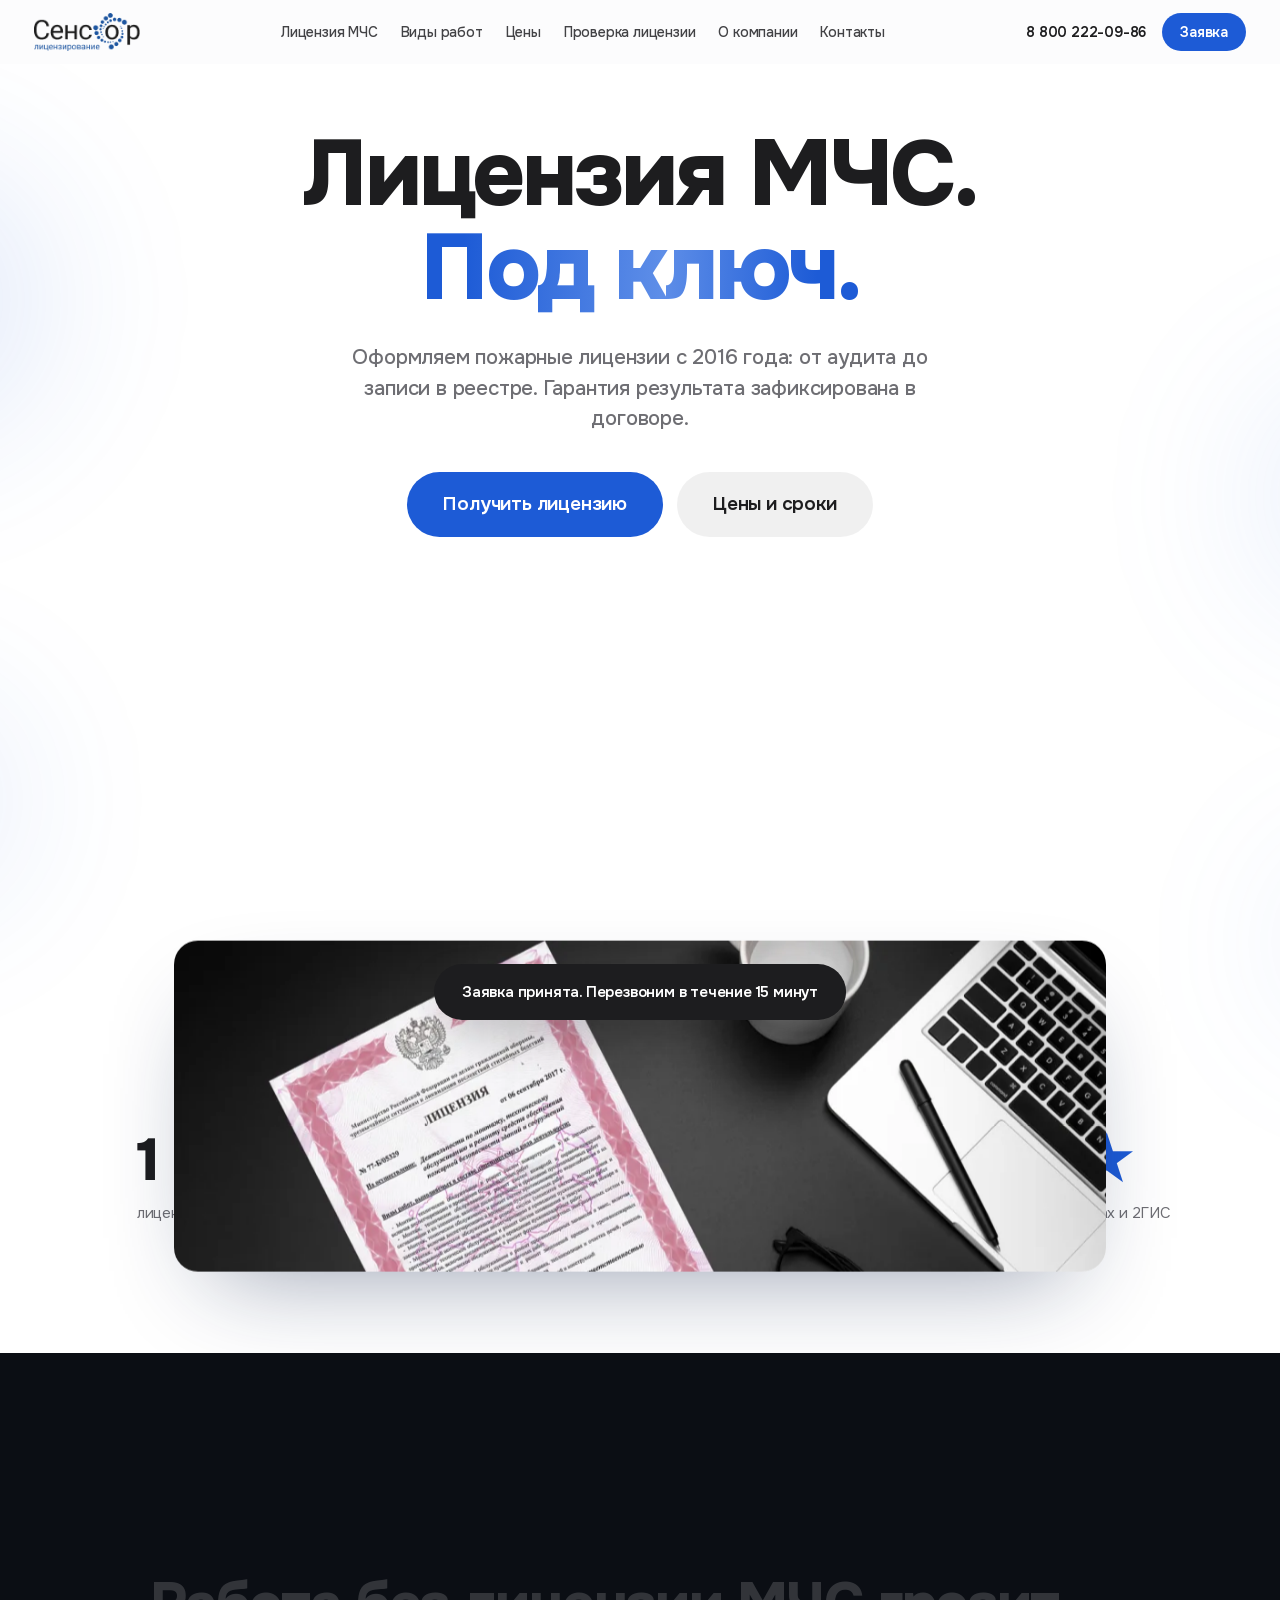
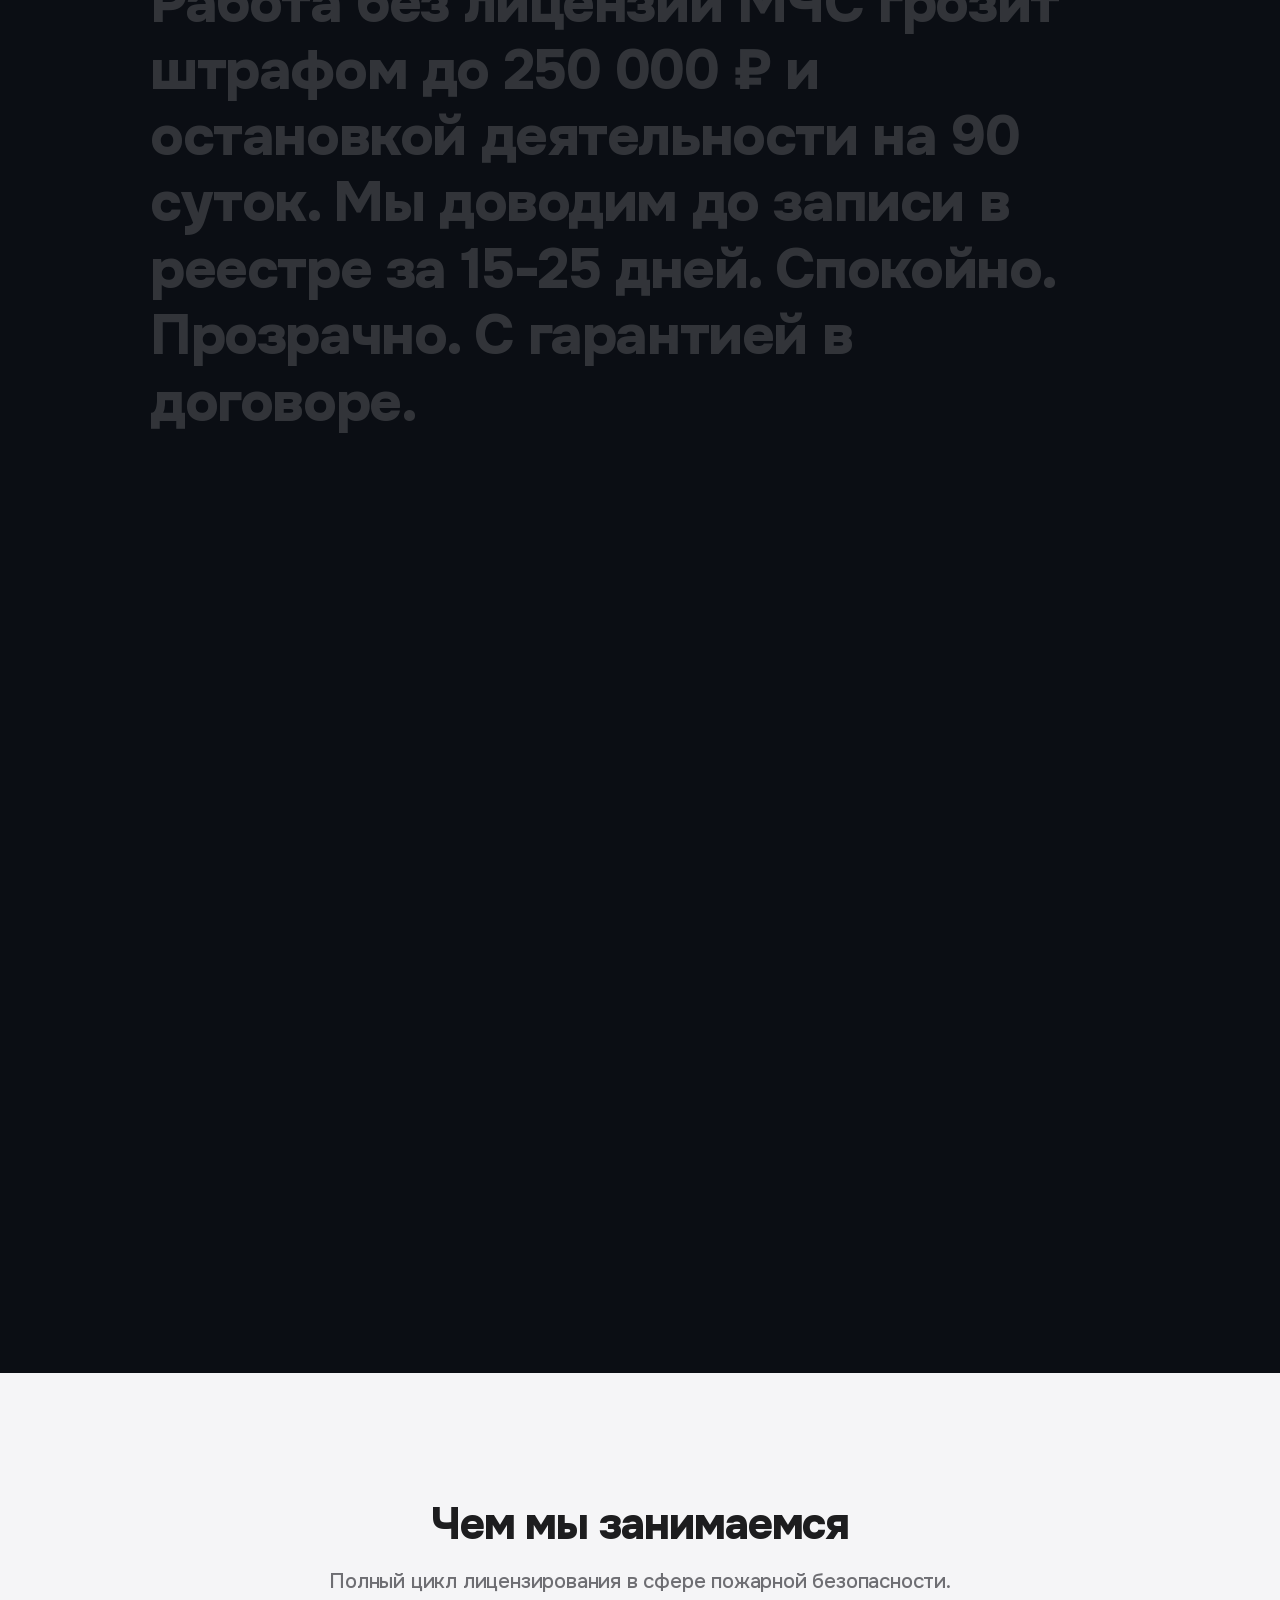
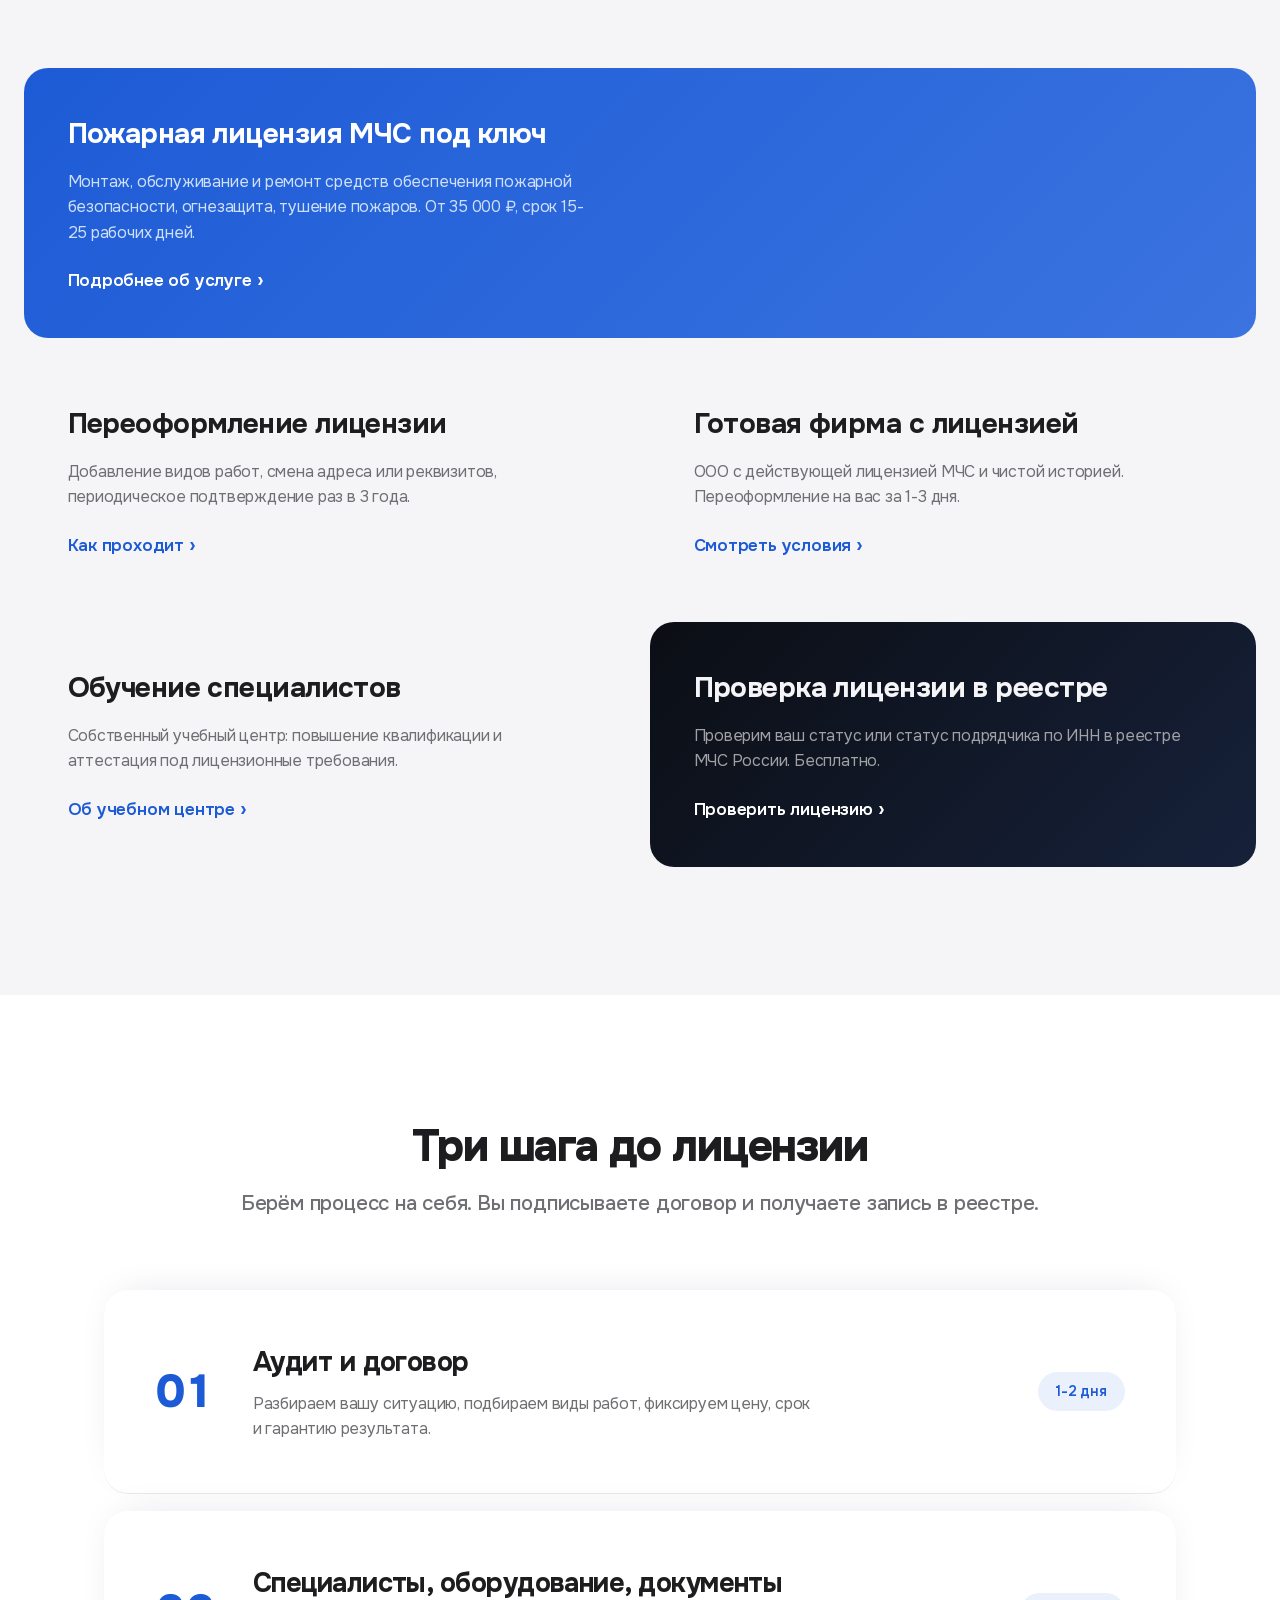
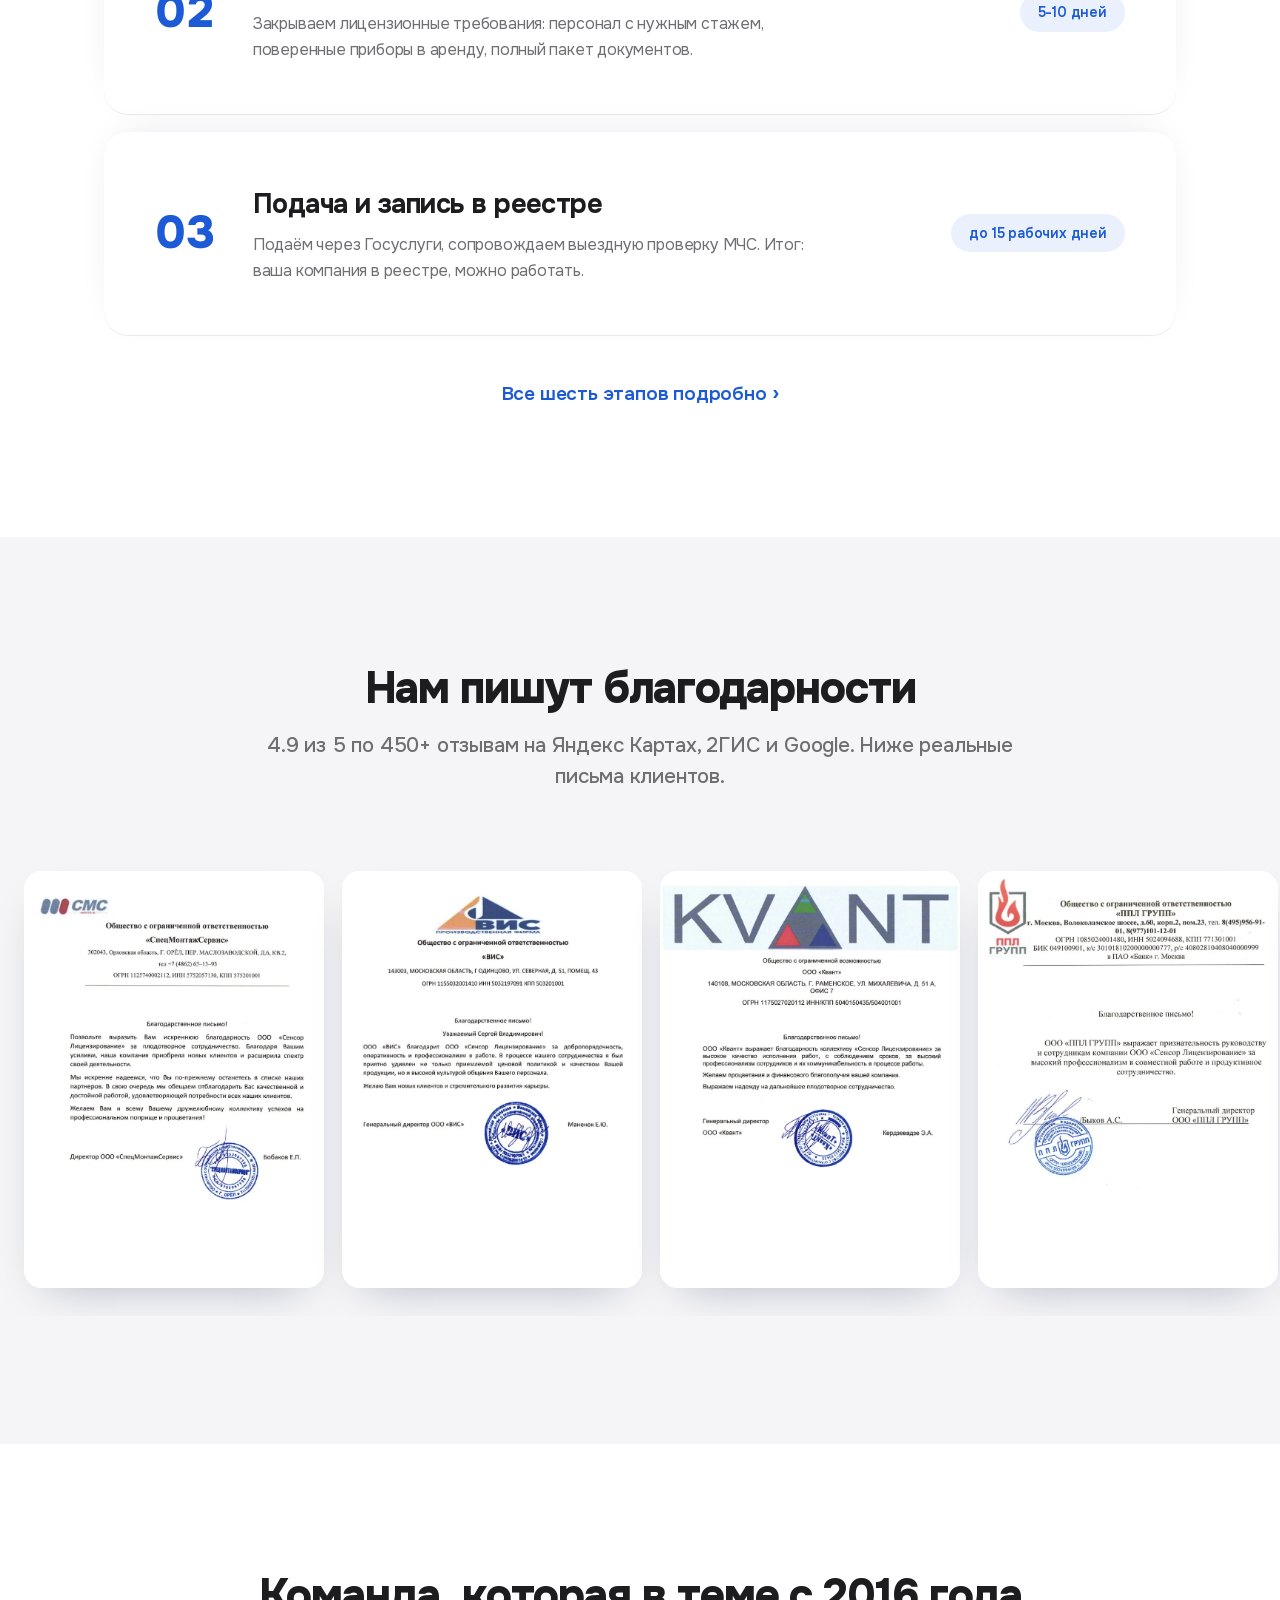
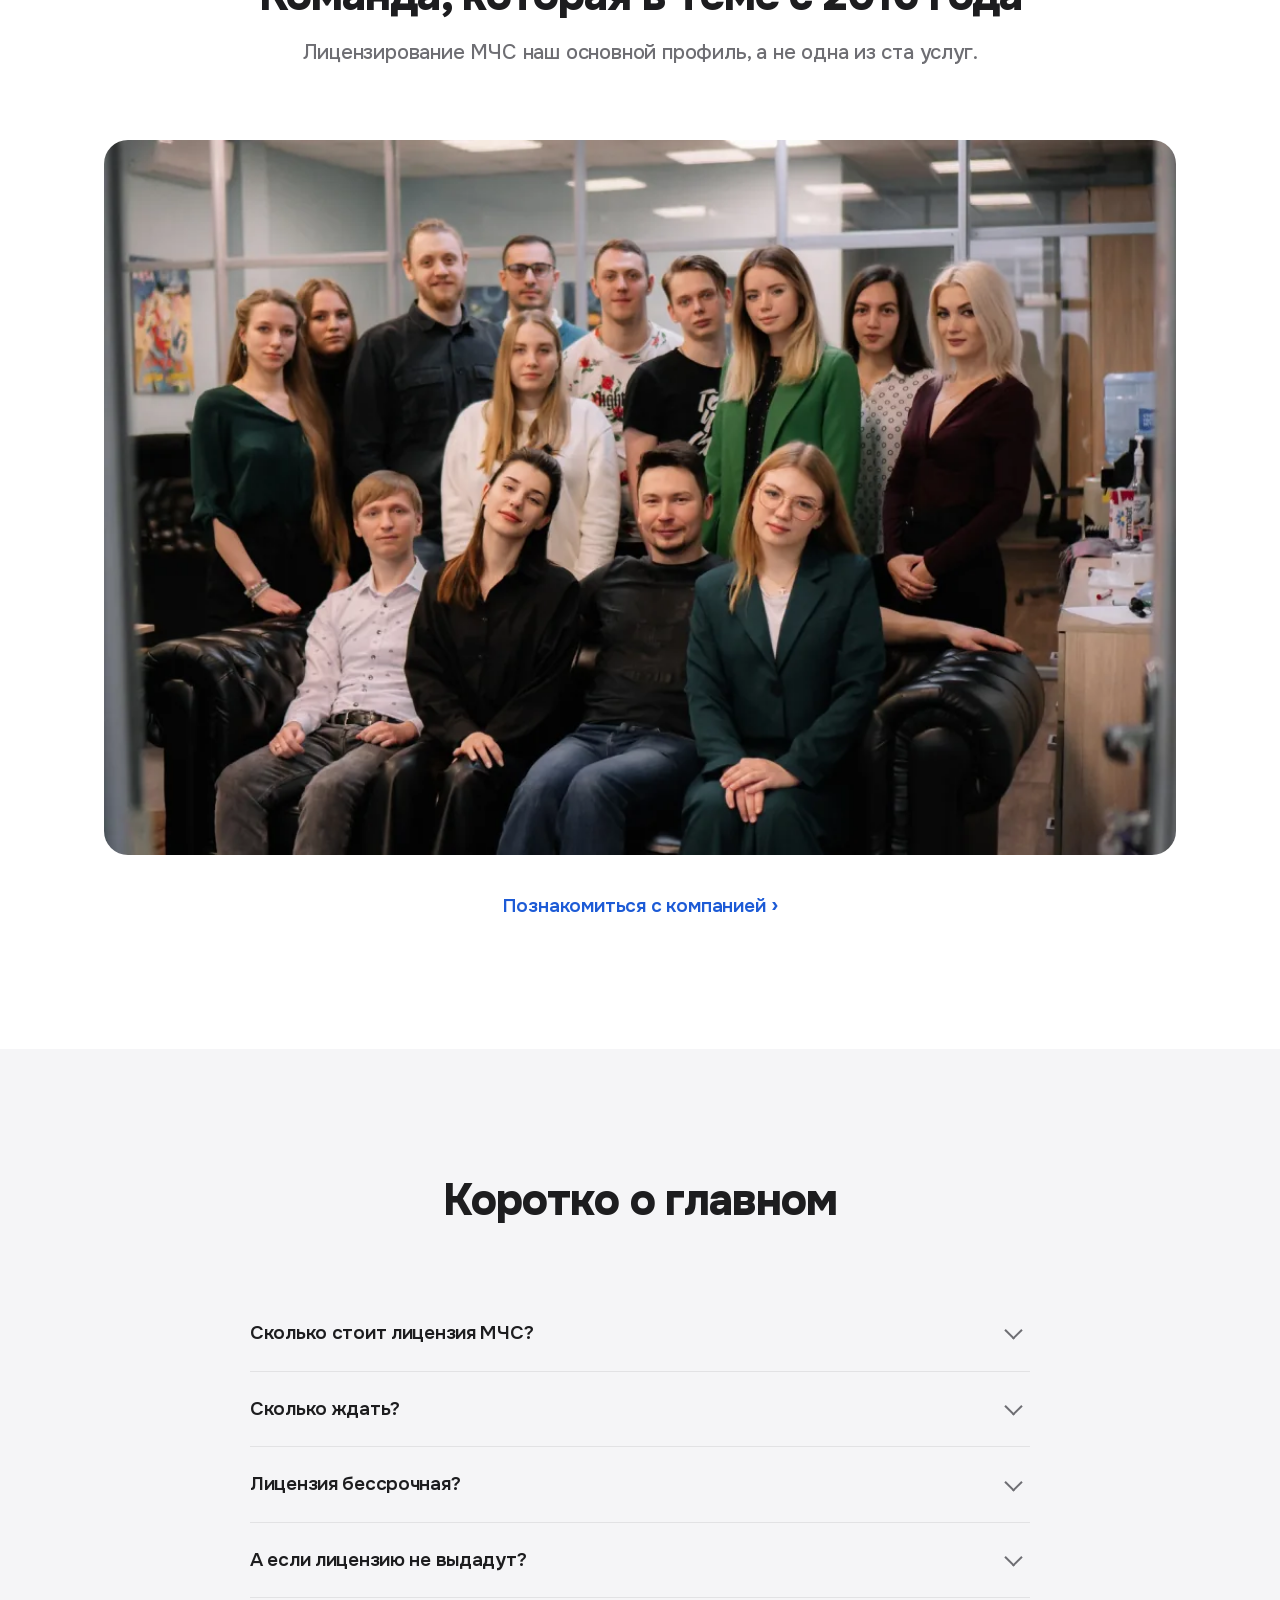
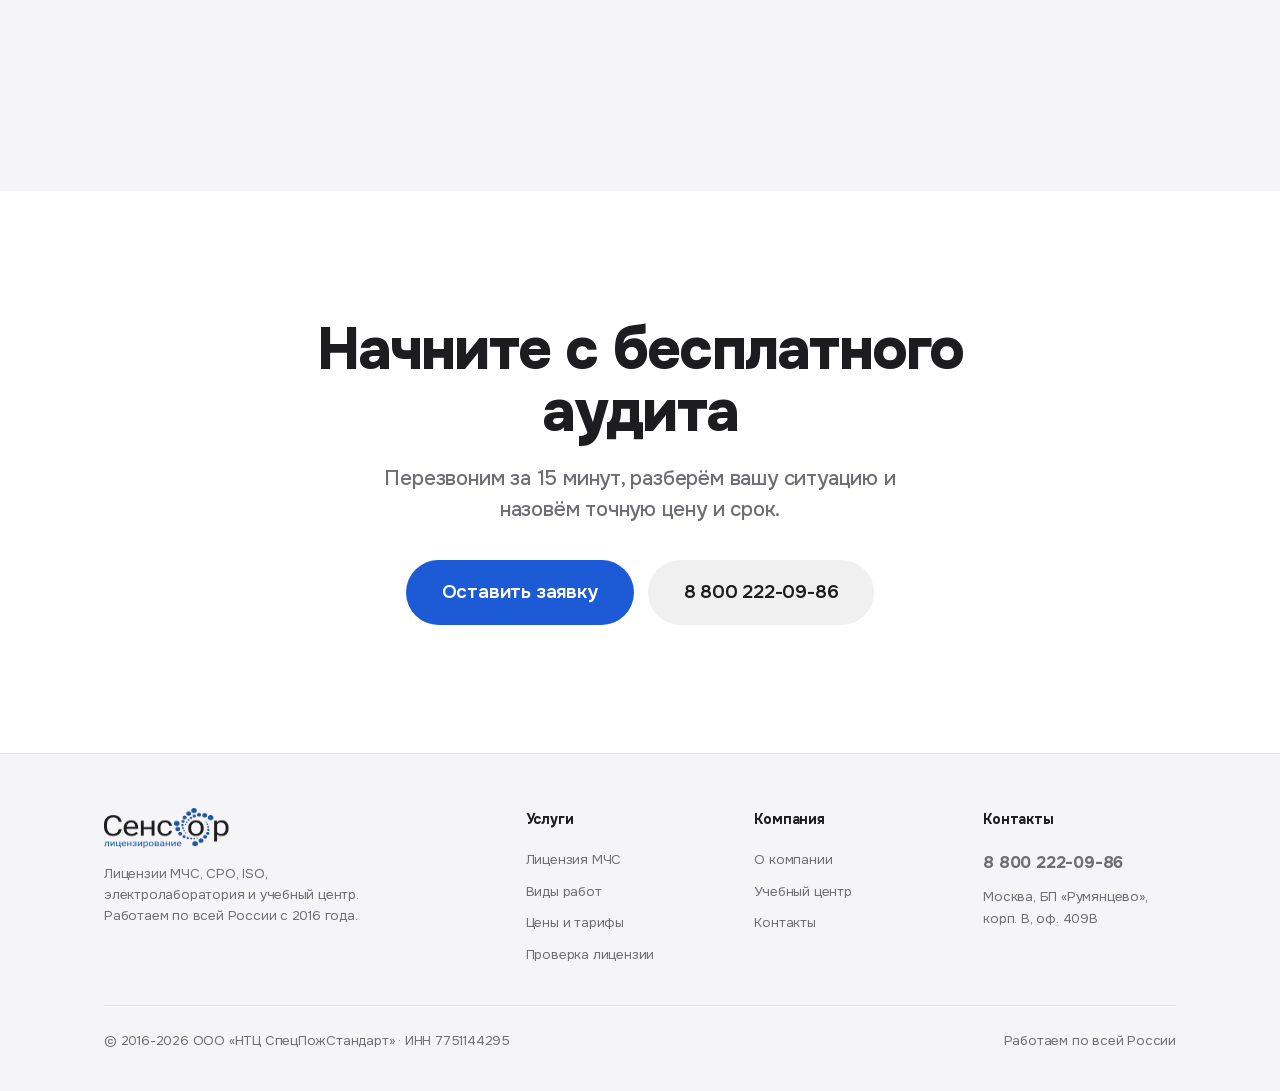
==== commit a2e4709f: "v6: гибкая SVG-линия-маршрут вместо фиксированной рейки — змейка по странице, прорисовка по скроллу," ====
--- a/index.html
+++ b/index.html
@@ -22,7 +22,7 @@
 <link rel="preload" href="assets/fonts/onest-cyrillic.woff2" as="font" type="font/woff2" crossorigin>
 <link rel="preload" href="assets/fonts/onest-latin.woff2" as="font" type="font/woff2" crossorigin>
 <link rel="preload" href="assets/real/license-sample.webp" as="image">
-<link rel="stylesheet" href="assets/css/main.css?v=5">
+<link rel="stylesheet" href="assets/css/main.css?v=6">
 <script type="application/ld+json">
 {"@context":"https://schema.org","@type":"Organization","name":"Сенсор Лицензирование","legalName":"ООО «НТЦ СпецПожСтандарт»","telephone":"+7-800-222-09-86","address":{"@type":"PostalAddress","addressLocality":"Москва","streetAddress":"Киевское шоссе, 22-й км, БП Румянцево, корп. В, оф. 409В"},"foundingDate":"2016","aggregateRating":{"@type":"AggregateRating","ratingValue":"4.9","reviewCount":"450"}}
 </script>
@@ -257,6 +257,6 @@
 </dialog>
 <div class="toast" id="toast">Заявка принята. Перезвоним в течение 15 минут</div>
 
-<script src="assets/js/main.js?v=5" defer></script>
+<script src="assets/js/main.js?v=6" defer></script>
 </body>
 </html>
--- a/assets/css/main.css
+++ b/assets/css/main.css
@@ -347,21 +347,16 @@
 .cstep p{font-size:14.5px;color:var(--mut)}
 
 
-/* ---------- скролл-хребет: линия с точками по разделам ---------- */
-.spine{position:fixed;left:34px;top:50%;transform:translateY(-50%);height:56vh;z-index:60;display:none}
-@media(min-width:1280px){.spine{display:block}}
-.spine .track,.spine .fill{position:absolute;left:50%;top:0;bottom:0;width:2px;transform:translateX(-50%);border-radius:2px}
-.spine .track{background:rgba(110,118,134,.28)}
-.spine .fill{background:linear-gradient(180deg,var(--blue),#5E8EE8);transform-origin:top;transform:translateX(-50%) scaleY(0)}
-.spine .dot{position:absolute;left:50%;width:11px;height:11px;transform:translate(-50%,-50%);border-radius:50%;
-  background:#C2CAD8;border:none;padding:0;cursor:pointer;transition:background .25s,box-shadow .25s}
-.spine .dot:hover{background:var(--blue)}
-.spine .dot.on{background:var(--blue);box-shadow:0 0 0 5px rgba(29,91,214,.18)}
-.spine .dot .tip{position:absolute;left:22px;top:50%;transform:translateY(-50%) translateX(-6px);white-space:nowrap;
-  font-size:12.5px;font-weight:600;color:#fff;background:var(--ink);border-radius:8px;padding:5px 11px;
-  opacity:0;pointer-events:none;transition:opacity .2s,transform .2s}
-.spine .dot:hover .tip{opacity:1;transform:translateY(-50%) translateX(0)}
-.spine .dot:focus-visible{outline:2px solid var(--blue);outline-offset:3px}
+/* ---------- гибкая линия-маршрут ---------- */
+.journey{position:absolute;top:0;left:0;width:100%;z-index:40;pointer-events:none;overflow:hidden}
+.journey svg{display:block;width:100%;height:100%}
+.journey .jtrack{fill:none;stroke:rgba(110,118,134,.20);stroke-width:2}
+.journey .jdraw{fill:none;stroke:url(#jgrad);stroke-width:2.5;stroke-linecap:round}
+.journey .jnode{fill:#C6CDD9;pointer-events:auto;cursor:pointer;transition:fill .35s,r .35s}
+.journey .jnode:hover{fill:var(--blue)}
+.journey .jnode.on{fill:var(--blue);filter:drop-shadow(0 0 7px rgba(29,91,214,.8))}
+.journey .jcomet{fill:#5E8EE8;filter:drop-shadow(0 0 9px rgba(94,142,232,.95))}
+@media(max-width:1359px){.journey{display:none}}
 
 /* ---------- фоновые орбы по бокам ---------- */
 .orb{position:fixed;border-radius:50%;pointer-events:none;z-index:5;filter:blur(70px);opacity:.5;will-change:transform;display:none}
@@ -371,4 +366,4 @@
 .orb-3{width:340px;height:340px;left:-260px;top:70%;background:radial-gradient(circle,rgba(29,91,214,.26),transparent 70%)}
 .orb-4{width:300px;height:300px;right:-240px;top:88%;background:radial-gradient(circle,rgba(94,142,232,.24),transparent 70%)}
 
-@media(prefers-reduced-motion:reduce){.spine,.orb{display:none !important}}
+@media(prefers-reduced-motion:reduce){.journey,.orb{display:none !important}}
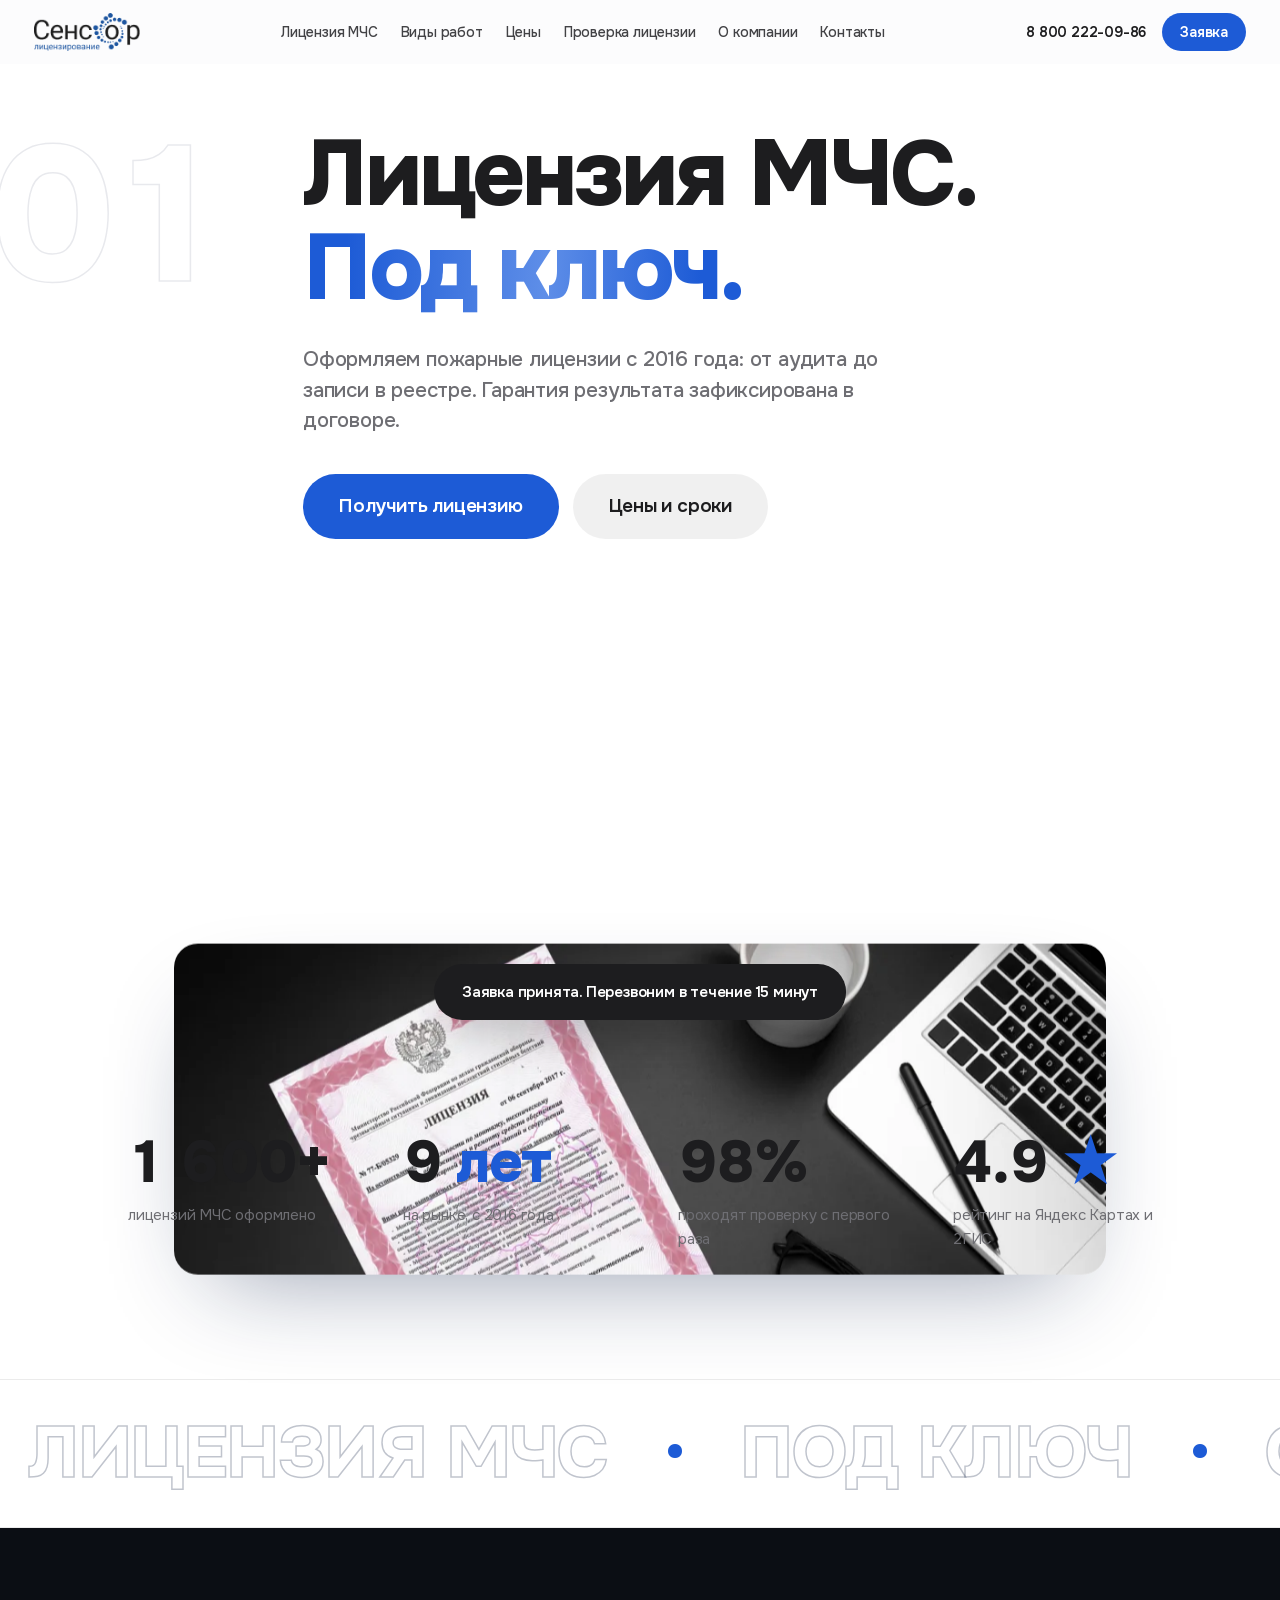
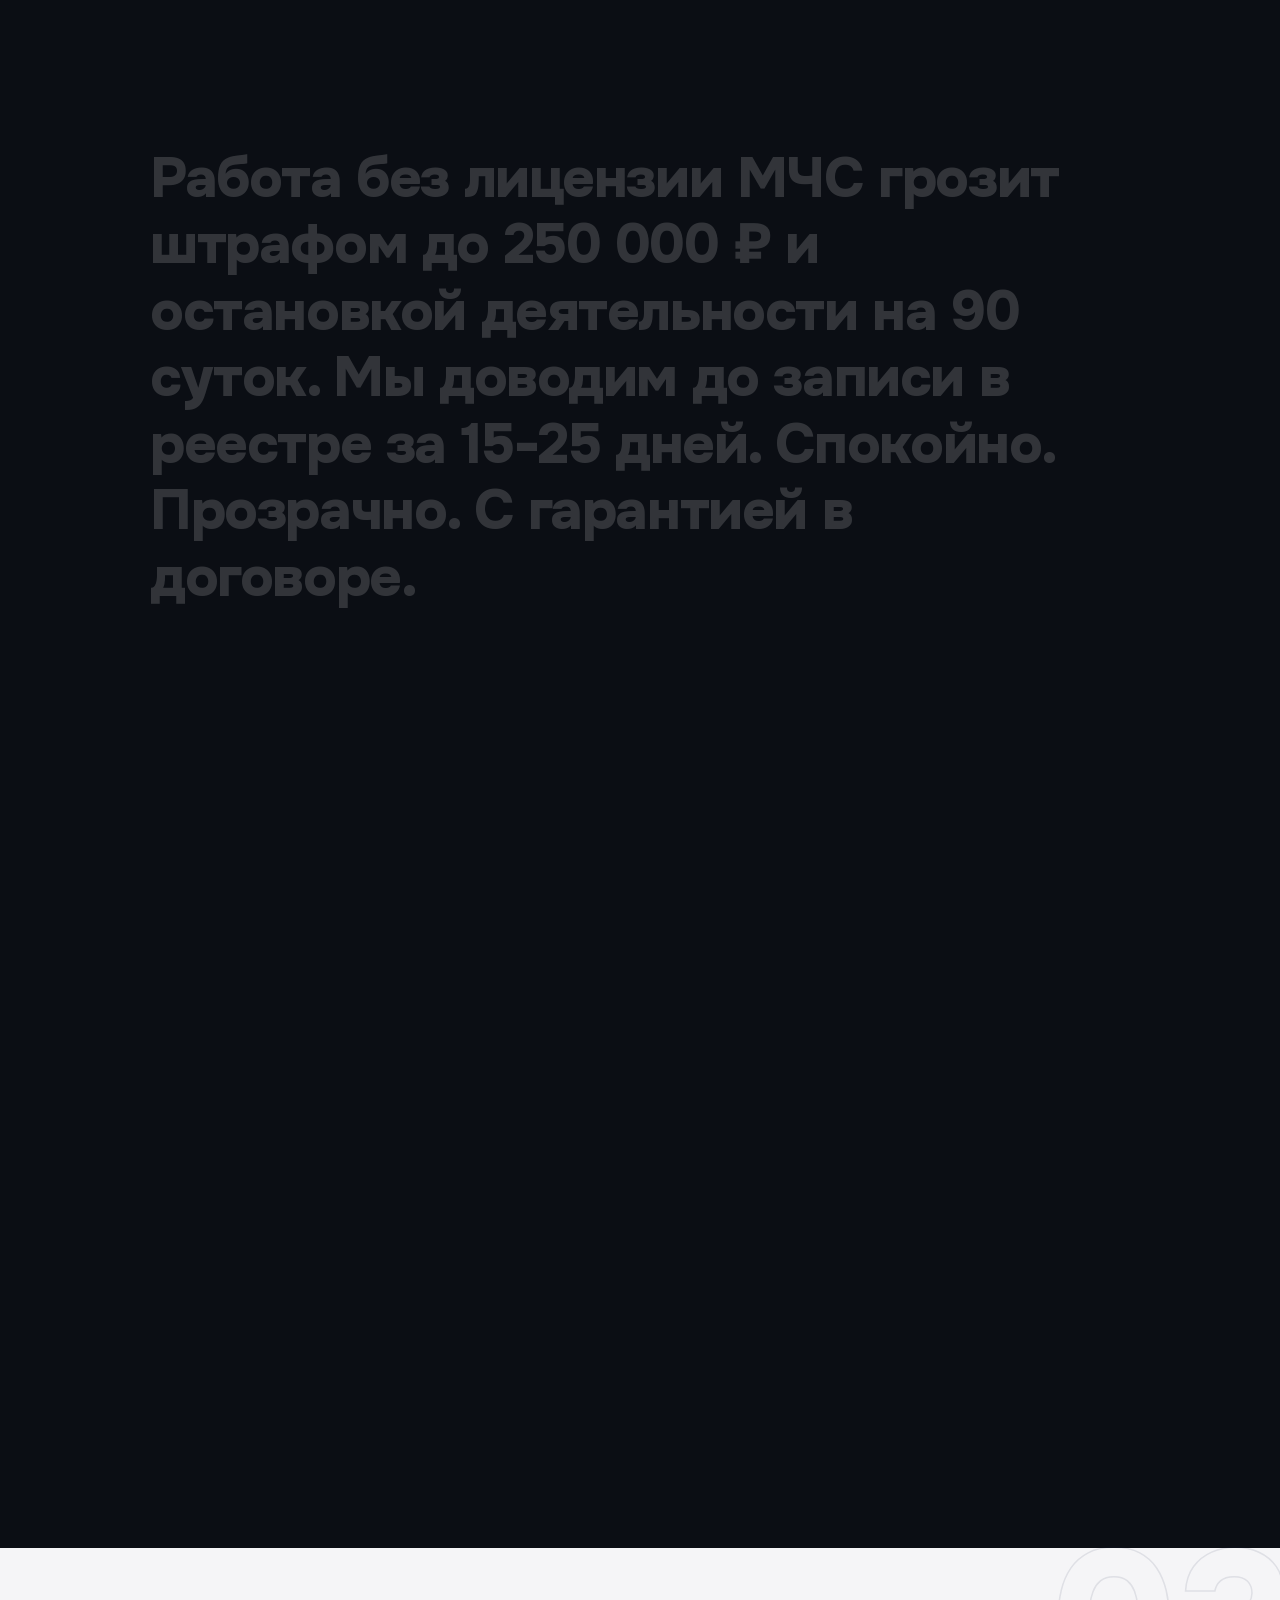
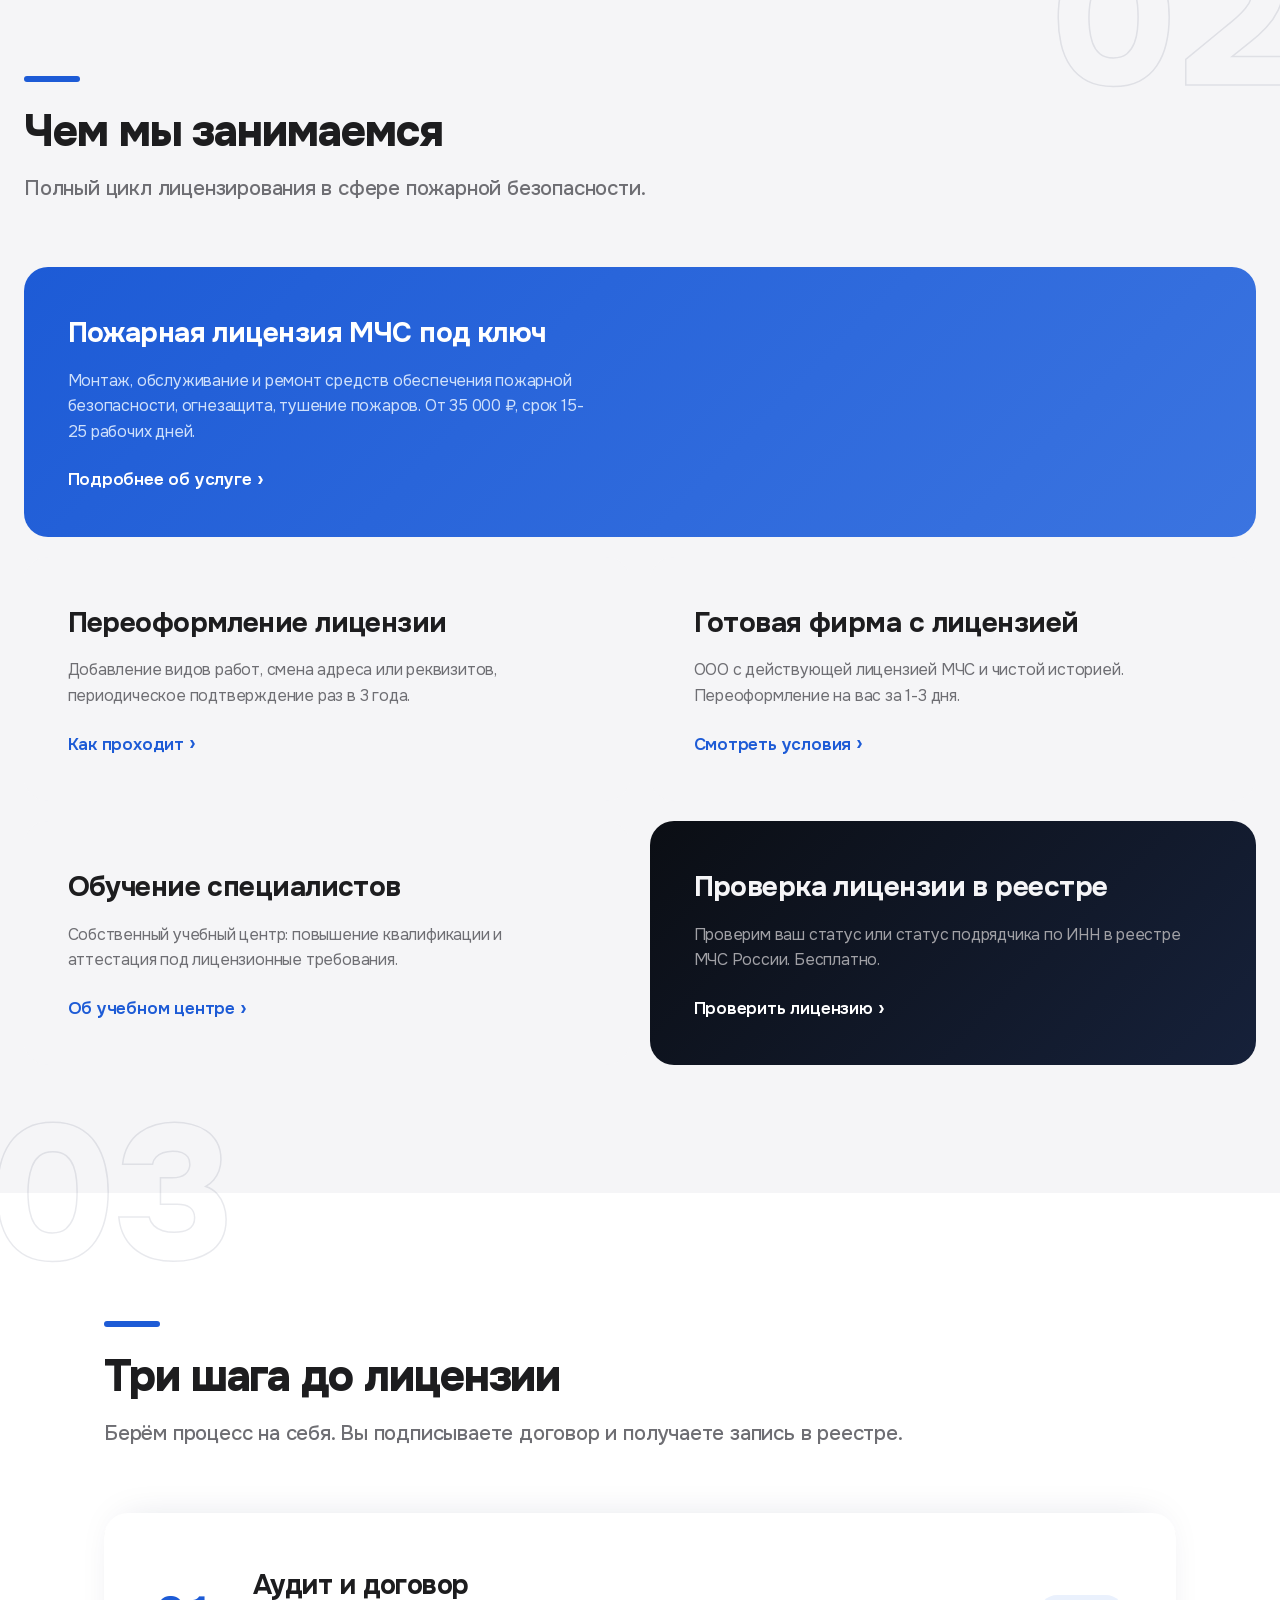
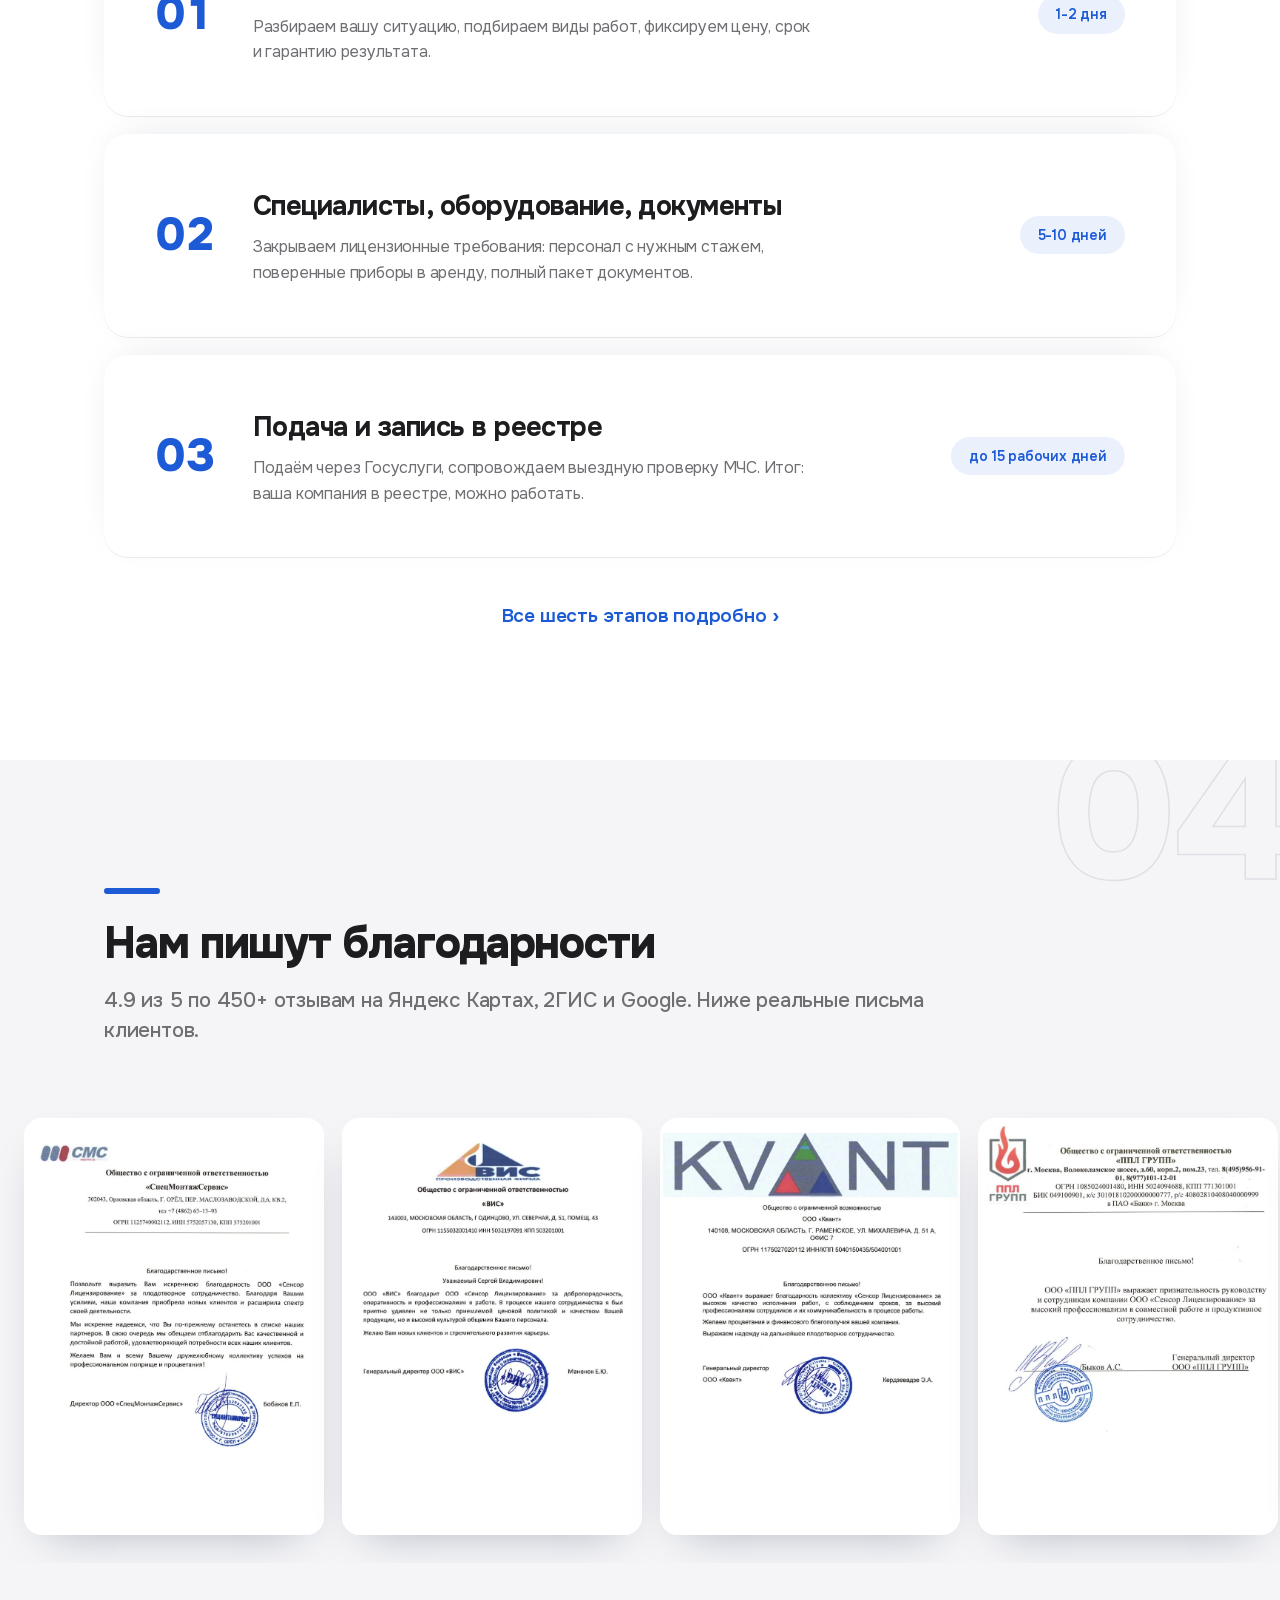
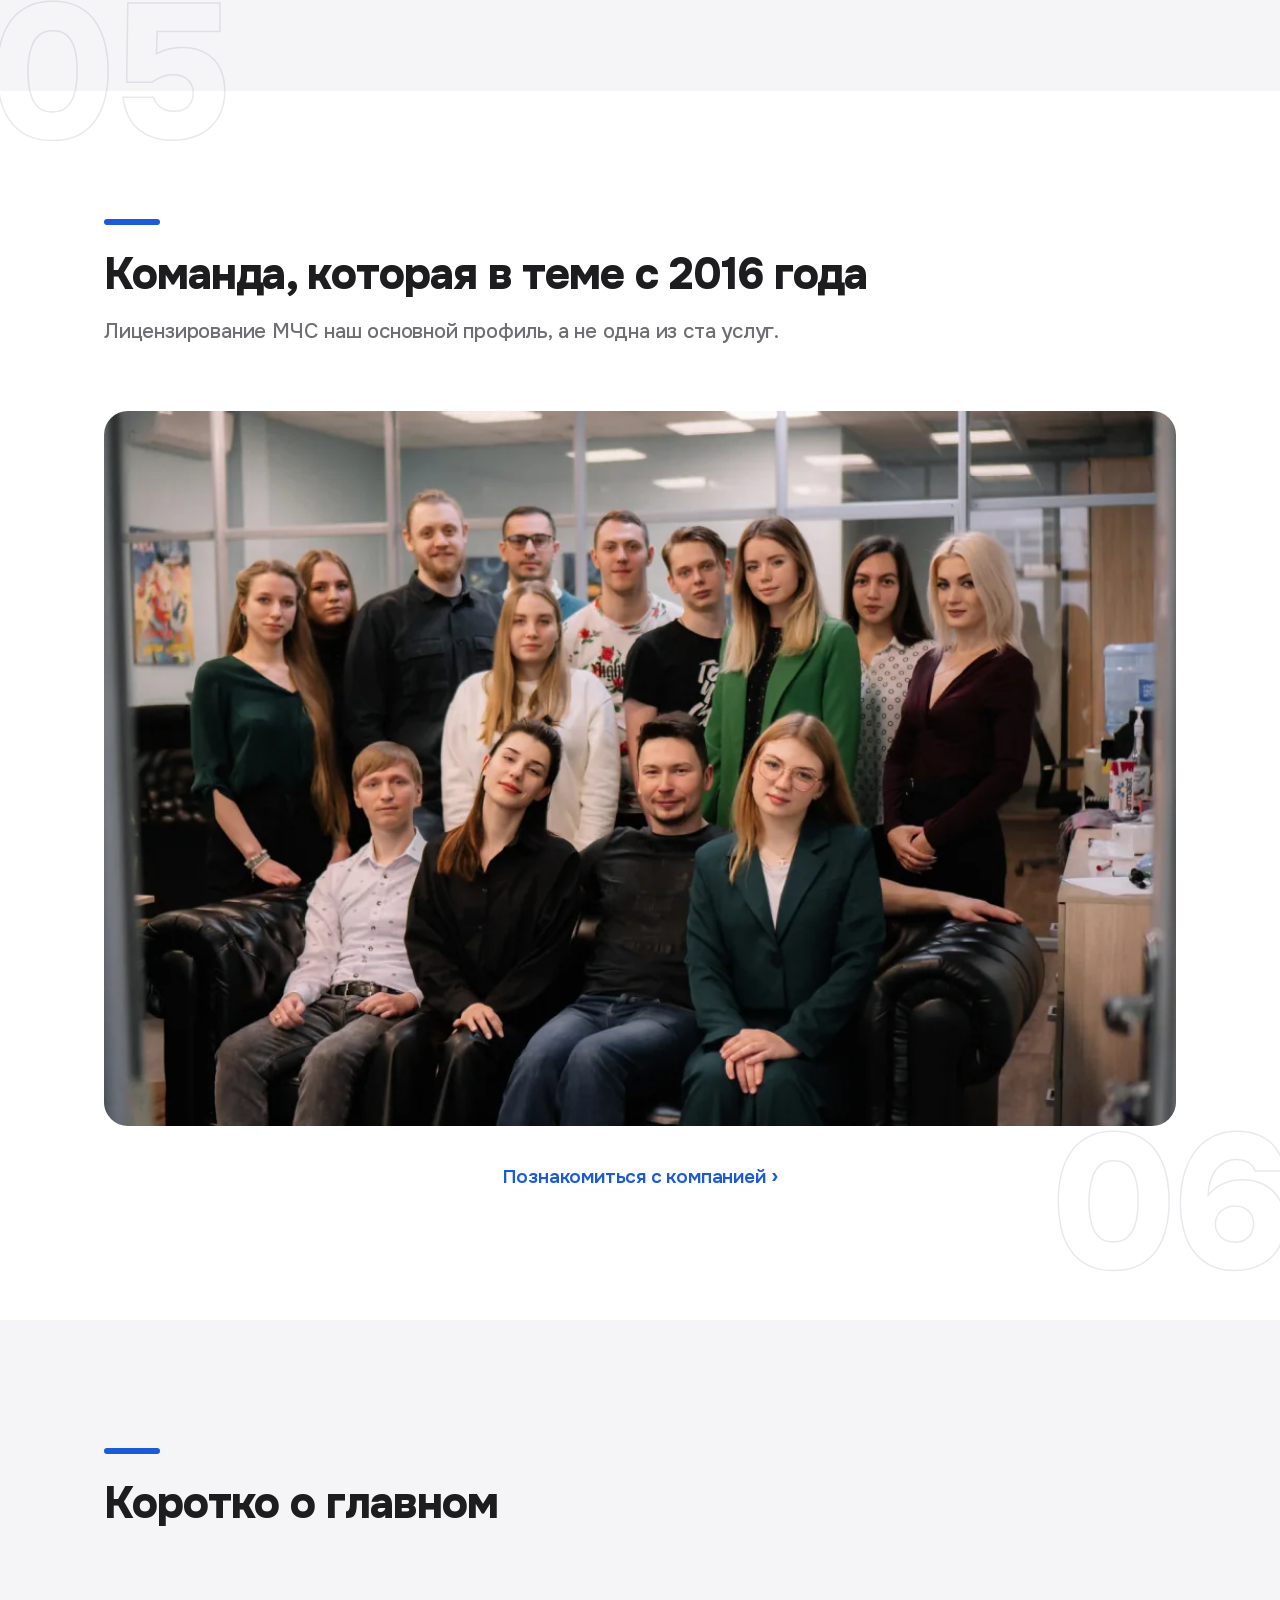
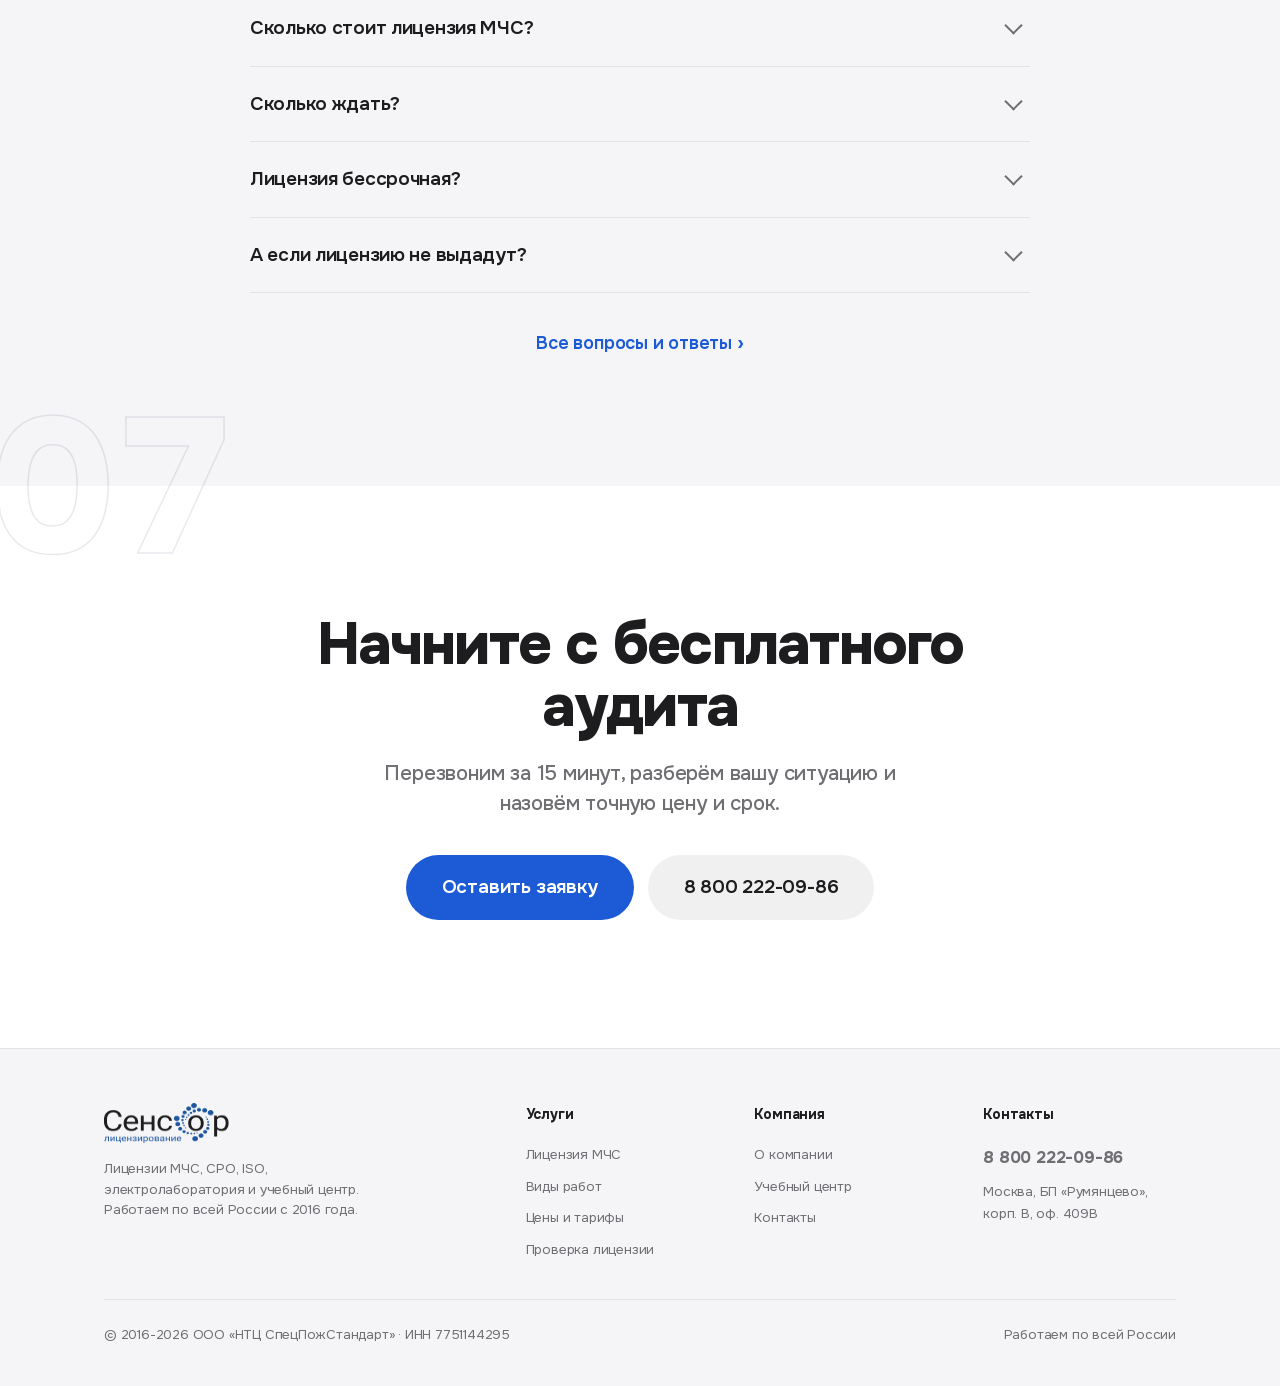
==== commit 9612270b: "v7: миланский редакционный слой — контурная бегущая строка, призрачные номера глав, индикатор главы " ====
--- a/index.html
+++ b/index.html
@@ -22,7 +22,7 @@
 <link rel="preload" href="assets/fonts/onest-cyrillic.woff2" as="font" type="font/woff2" crossorigin>
 <link rel="preload" href="assets/fonts/onest-latin.woff2" as="font" type="font/woff2" crossorigin>
 <link rel="preload" href="assets/real/license-sample.webp" as="image">
-<link rel="stylesheet" href="assets/css/main.css?v=6">
+<link rel="stylesheet" href="assets/css/main.css?v=7">
 <script type="application/ld+json">
 {"@context":"https://schema.org","@type":"Organization","name":"Сенсор Лицензирование","legalName":"ООО «НТЦ СпецПожСтандарт»","telephone":"+7-800-222-09-86","address":{"@type":"PostalAddress","addressLocality":"Москва","streetAddress":"Киевское шоссе, 22-й км, БП Румянцево, корп. В, оф. 409В"},"foundingDate":"2016","aggregateRating":{"@type":"AggregateRating","ratingValue":"4.9","reviewCount":"450"}}
 </script>
@@ -74,6 +74,12 @@
     </div>
   </div>
 </section>
+
+
+<!-- БЕГУЩАЯ СТРОКА -->
+<div class="mq2" aria-hidden="true"><div class="tr">
+  <span>Лицензия МЧС</span><span class="solid">·</span><span>Под ключ</span><span class="solid">·</span><span>С 2016 года</span><span class="solid">·</span><span>По всей России</span><span class="solid">·</span>
+</div></div>
 
 <!-- WORD-REVEAL СЦЕНА -->
 <section class="sec-dark wordscene" style="height:180vh">
@@ -257,6 +263,6 @@
 </dialog>
 <div class="toast" id="toast">Заявка принята. Перезвоним в течение 15 минут</div>
 
-<script src="assets/js/main.js?v=6" defer></script>
+<script src="assets/js/main.js?v=7" defer></script>
 </body>
 </html>
--- a/assets/css/main.css
+++ b/assets/css/main.css
@@ -96,13 +96,15 @@
 .sec-soft{background:var(--bg-soft)}
 .sec-dark{background:var(--bg-dark);color:#F5F5F7}
 .sec-dark .t-lead{color:#A1A1A6}
-.sec-head{text-align:center;max-width:820px;margin:0 auto clamp(44px,6vw,72px)}
+.sec-head{text-align:left;max-width:880px;margin:0 0 clamp(40px,5vw,64px)}
+.sec-head::before{content:"";display:block;width:56px;height:6px;border-radius:3px;background:var(--blue);margin-bottom:26px}
 .sec-head .t-lead{margin-top:18px}
 
 /* ---------- hero ---------- */
-.hero{min-height:calc(100dvh - 64px);display:flex;flex-direction:column;justify-content:center;text-align:center;position:relative;padding:64px 0}
-.hero .t-lead{max-width:640px;margin:26px auto 0}
-.hero-cta{display:flex;gap:14px;justify-content:center;flex-wrap:wrap;margin-top:38px}
+.hero{min-height:calc(100dvh - 64px);display:flex;flex-direction:column;justify-content:center;position:relative;padding:64px 0}
+.hero .t-lead{max-width:600px;margin:28px 0 0}
+.hero-cta{display:flex;gap:14px;flex-wrap:wrap;margin-top:38px}
+.cta-final .hero-cta,.page-hero .hero-cta{justify-content:center}
 .hero-vis{margin:clamp(40px,6vw,72px) auto 0;max-width:980px;width:100%;padding:0 24px}
 .hero-vis img{width:100%;border-radius:var(--r-card);box-shadow:0 40px 100px -40px rgba(13,30,70,.45)}
 
@@ -115,7 +117,8 @@
 .wordscene .words span.accent.lit{color:#5E8EE8}
 
 /* ---------- большие цифры ---------- */
-.stats{display:grid;grid-template-columns:repeat(4,1fr);gap:20px;text-align:center}
+.stats{display:grid;grid-template-columns:repeat(4,1fr);gap:28px}
+.stat{border-left:1px solid var(--line2);padding-left:24px}
 @media(max-width:880px){.stats{grid-template-columns:1fr 1fr;gap:36px}}
 .stat .v{font-size:clamp(40px,4.6vw,68px);font-weight:800;letter-spacing:-.03em;line-height:1;font-variant-numeric:tabular-nums}
 .stat .v i{font-style:normal;color:var(--blue)}
@@ -284,8 +287,8 @@
 .crumbs span{margin:0 7px}
 
 /* ---------- контент-страницы ---------- */
-.page-hero{padding:clamp(56px,8vw,100px) 0 clamp(40px,5vw,64px);text-align:center}
-.page-hero .t-lead{max-width:680px;margin:22px auto 0}
+.page-hero{padding:clamp(48px,7vw,88px) 0 clamp(36px,4.6vw,56px)}
+.page-hero .t-lead{max-width:680px;margin:22px 0 0}
 .prose{max-width:760px;margin:0 auto;font-size:18px;line-height:1.7;color:var(--ink-soft)}
 .prose h2{font-size:clamp(24px,2.6vw,34px);font-weight:800;letter-spacing:-.02em;color:var(--ink);margin:48px 0 16px}
 .prose h3{font-size:21px;font-weight:700;color:var(--ink);margin:32px 0 10px}
@@ -347,23 +350,38 @@
 .cstep p{font-size:14.5px;color:var(--mut)}
 
 
-/* ---------- гибкая линия-маршрут ---------- */
-.journey{position:absolute;top:0;left:0;width:100%;z-index:40;pointer-events:none;overflow:hidden}
-.journey svg{display:block;width:100%;height:100%}
-.journey .jtrack{fill:none;stroke:rgba(110,118,134,.20);stroke-width:2}
-.journey .jdraw{fill:none;stroke:url(#jgrad);stroke-width:2.5;stroke-linecap:round}
-.journey .jnode{fill:#C6CDD9;pointer-events:auto;cursor:pointer;transition:fill .35s,r .35s}
-.journey .jnode:hover{fill:var(--blue)}
-.journey .jnode.on{fill:var(--blue);filter:drop-shadow(0 0 7px rgba(29,91,214,.8))}
-.journey .jcomet{fill:#5E8EE8;filter:drop-shadow(0 0 9px rgba(94,142,232,.95))}
-@media(max-width:1359px){.journey{display:none}}
-
-/* ---------- фоновые орбы по бокам ---------- */
-.orb{position:fixed;border-radius:50%;pointer-events:none;z-index:5;filter:blur(70px);opacity:.5;will-change:transform;display:none}
-@media(min-width:1180px){.orb{display:block}}
-.orb-1{width:420px;height:420px;left:-300px;top:10%;background:radial-gradient(circle,rgba(29,91,214,.34),transparent 70%)}
-.orb-2{width:380px;height:380px;right:-280px;top:34%;background:radial-gradient(circle,rgba(94,142,232,.32),transparent 70%)}
-.orb-3{width:340px;height:340px;left:-260px;top:70%;background:radial-gradient(circle,rgba(29,91,214,.26),transparent 70%)}
-.orb-4{width:300px;height:300px;right:-240px;top:88%;background:radial-gradient(circle,rgba(94,142,232,.24),transparent 70%)}
-
-@media(prefers-reduced-motion:reduce){.journey,.orb{display:none !important}}
+
+
+/* ---------- редакционный слой: номера глав ---------- */
+.sec{position:relative}
+.gnum{position:absolute;top:64px;z-index:0;pointer-events:none;user-select:none;
+  font-size:clamp(140px,15vw,230px);font-weight:800;line-height:.9;letter-spacing:-.04em;
+  color:transparent;-webkit-text-stroke:1.5px rgba(29,43,77,.10);font-variant-numeric:tabular-nums;display:none}
+.gnum-l{left:-12px}
+.gnum-r{right:-12px}
+.sec-dark .gnum{-webkit-text-stroke-color:rgba(255,255,255,.09)}
+@media(min-width:1280px){.gnum{display:block}}
+
+/* ---------- индикатор текущей главы ---------- */
+.chapter{position:fixed;left:28px;bottom:24px;z-index:80;display:none;gap:12px;align-items:baseline;
+  font-size:11.5px;font-weight:600;letter-spacing:.14em;text-transform:uppercase;
+  color:#fff;mix-blend-mode:difference;opacity:0;transition:opacity .45s}
+.chapter.show{opacity:1}
+.chapter b{font-size:16px;letter-spacing:0}
+.chapter i{font-style:normal;display:block;width:26px;height:1px;background:#fff;align-self:center}
+@media(min-width:1280px){.chapter{display:flex}}
+
+/* ---------- контурная бегущая строка ---------- */
+.mq2{overflow:hidden;padding:34px 0;border-top:1px solid var(--line);border-bottom:1px solid var(--line)}
+.mq2 .tr{display:flex;align-items:center;width:max-content;animation:mq2 46s linear infinite}
+.mq2 span{font-size:clamp(40px,5.6vw,76px);font-weight:800;text-transform:uppercase;letter-spacing:-.02em;
+  line-height:1.1;white-space:nowrap;padding:0 28px;
+  color:transparent;-webkit-text-stroke:1.5px rgba(29,43,77,.28)}
+.mq2 span.solid{color:var(--blue);-webkit-text-stroke:0}
+.mq2:hover .tr{animation-play-state:paused}
+@keyframes mq2{to{transform:translateX(-50%)}}
+
+@media(prefers-reduced-motion:reduce){
+  .gnum,.chapter{display:none !important}
+  .mq2 .tr{animation:none}
+}
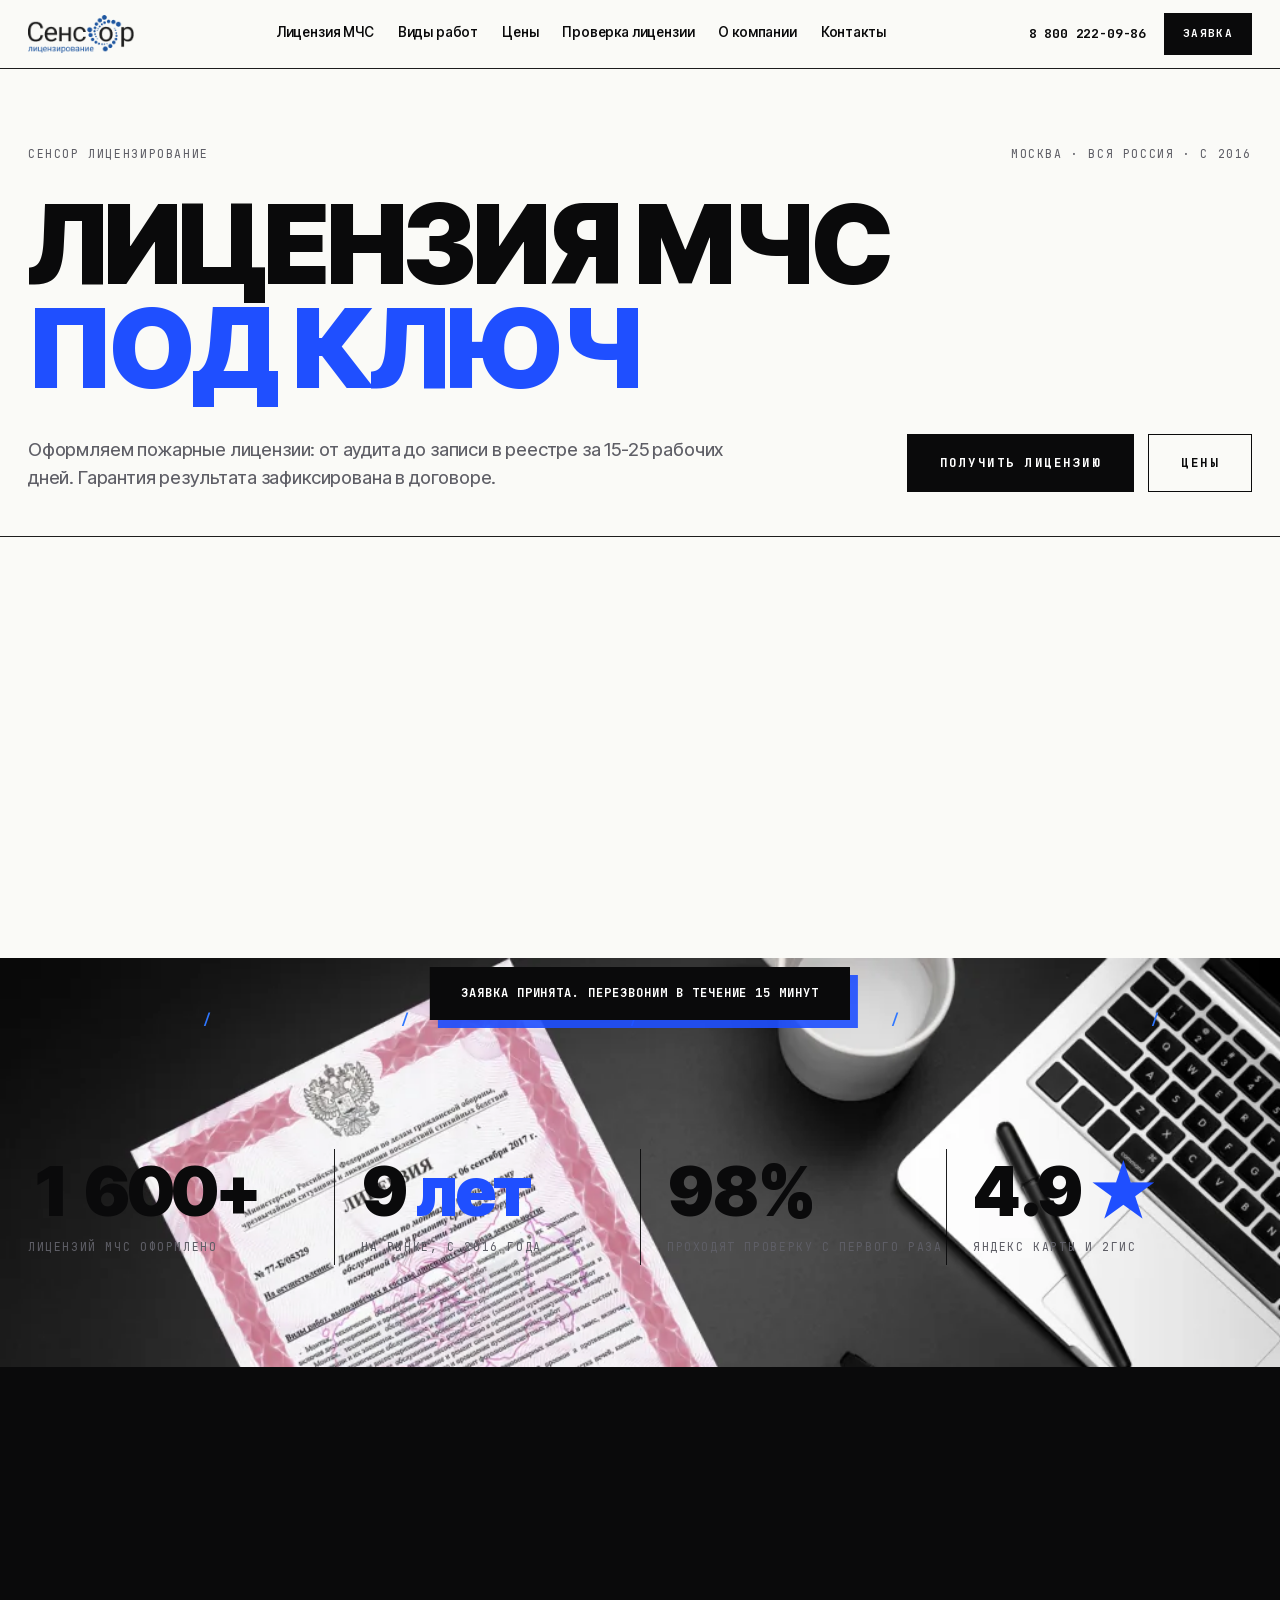
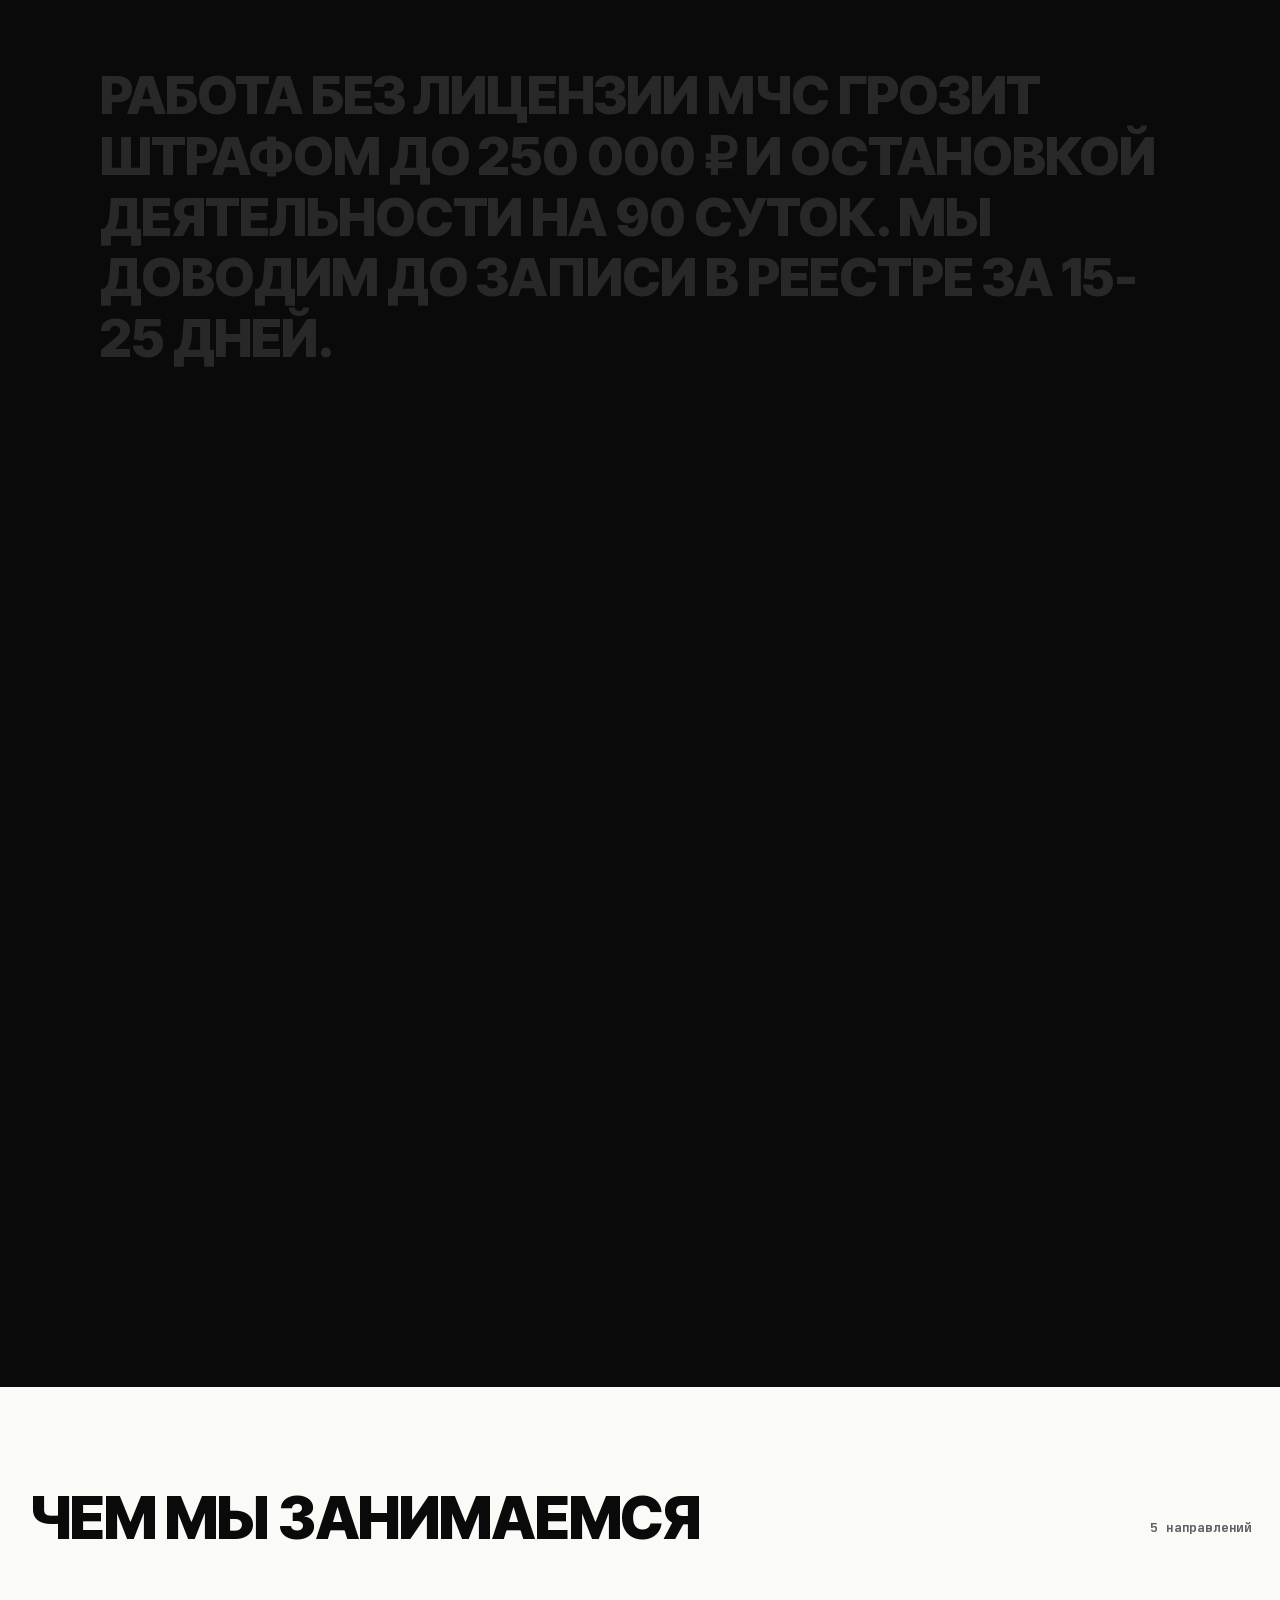
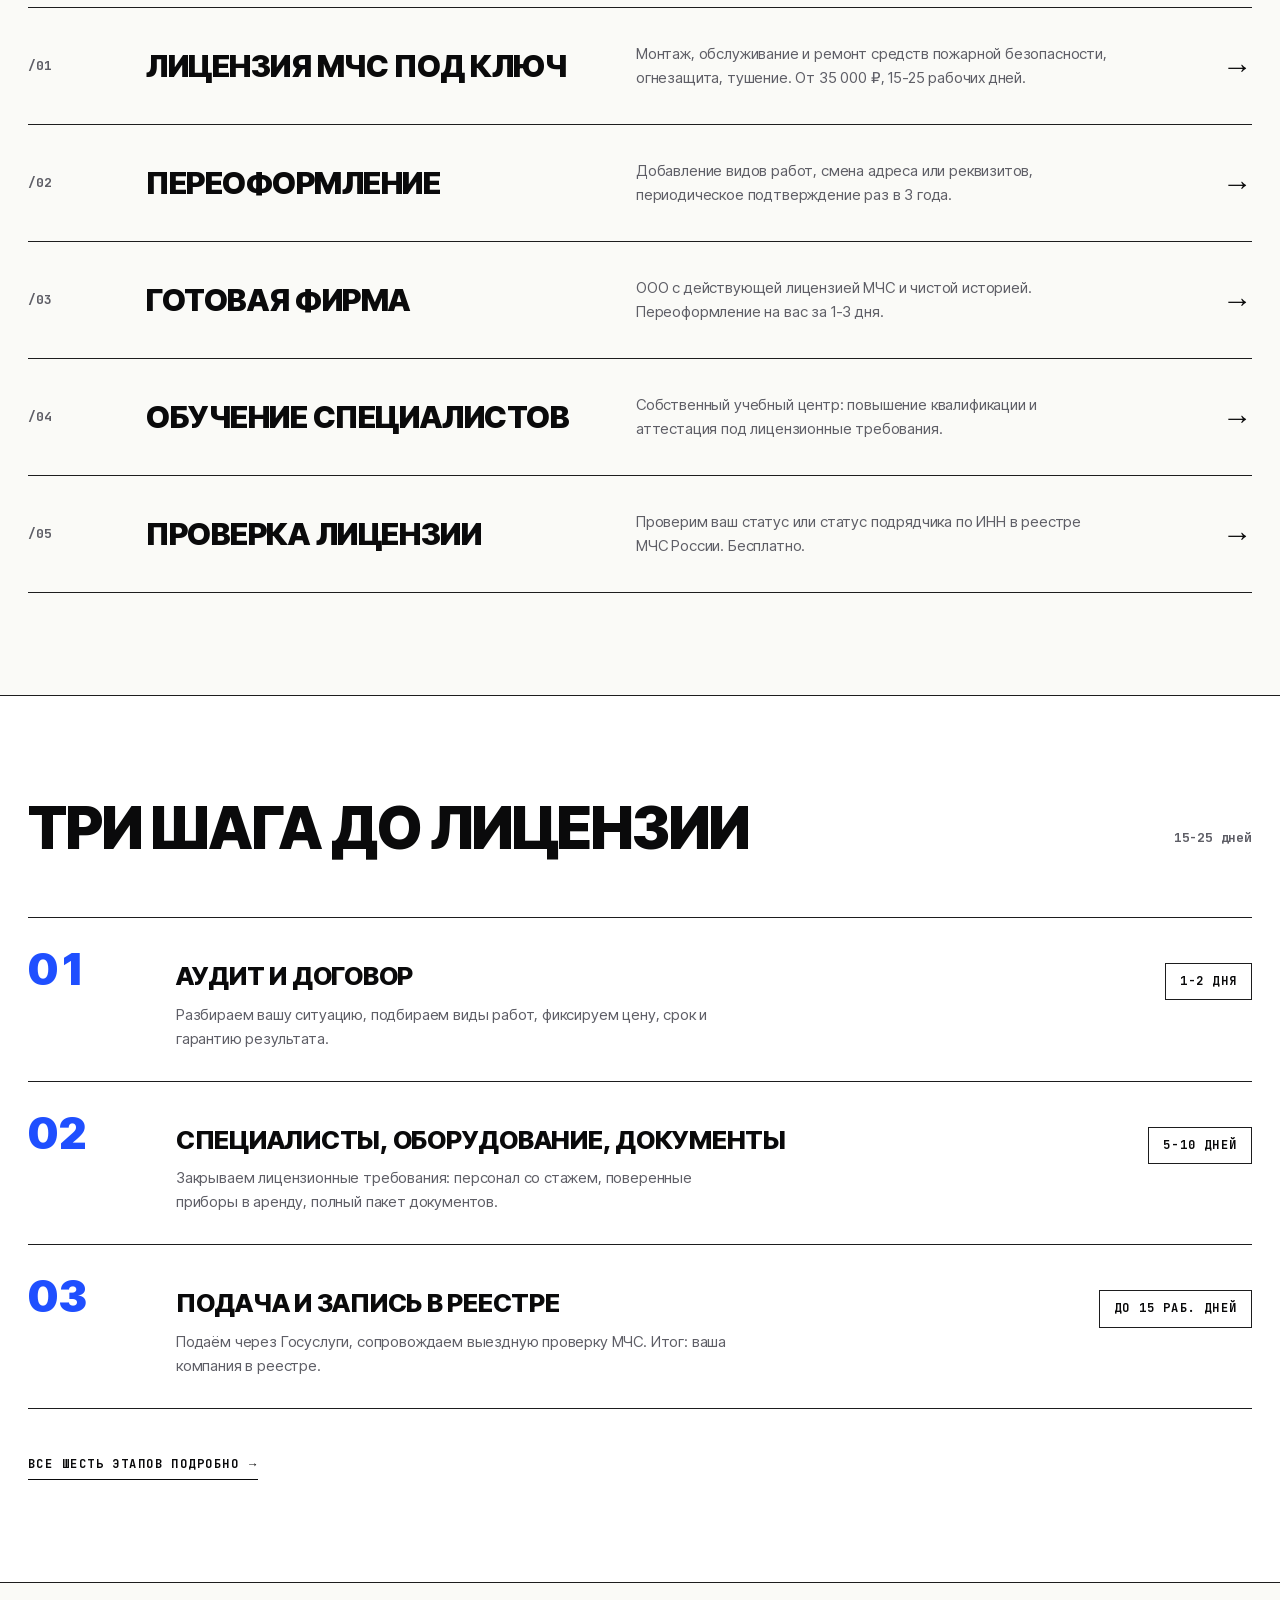
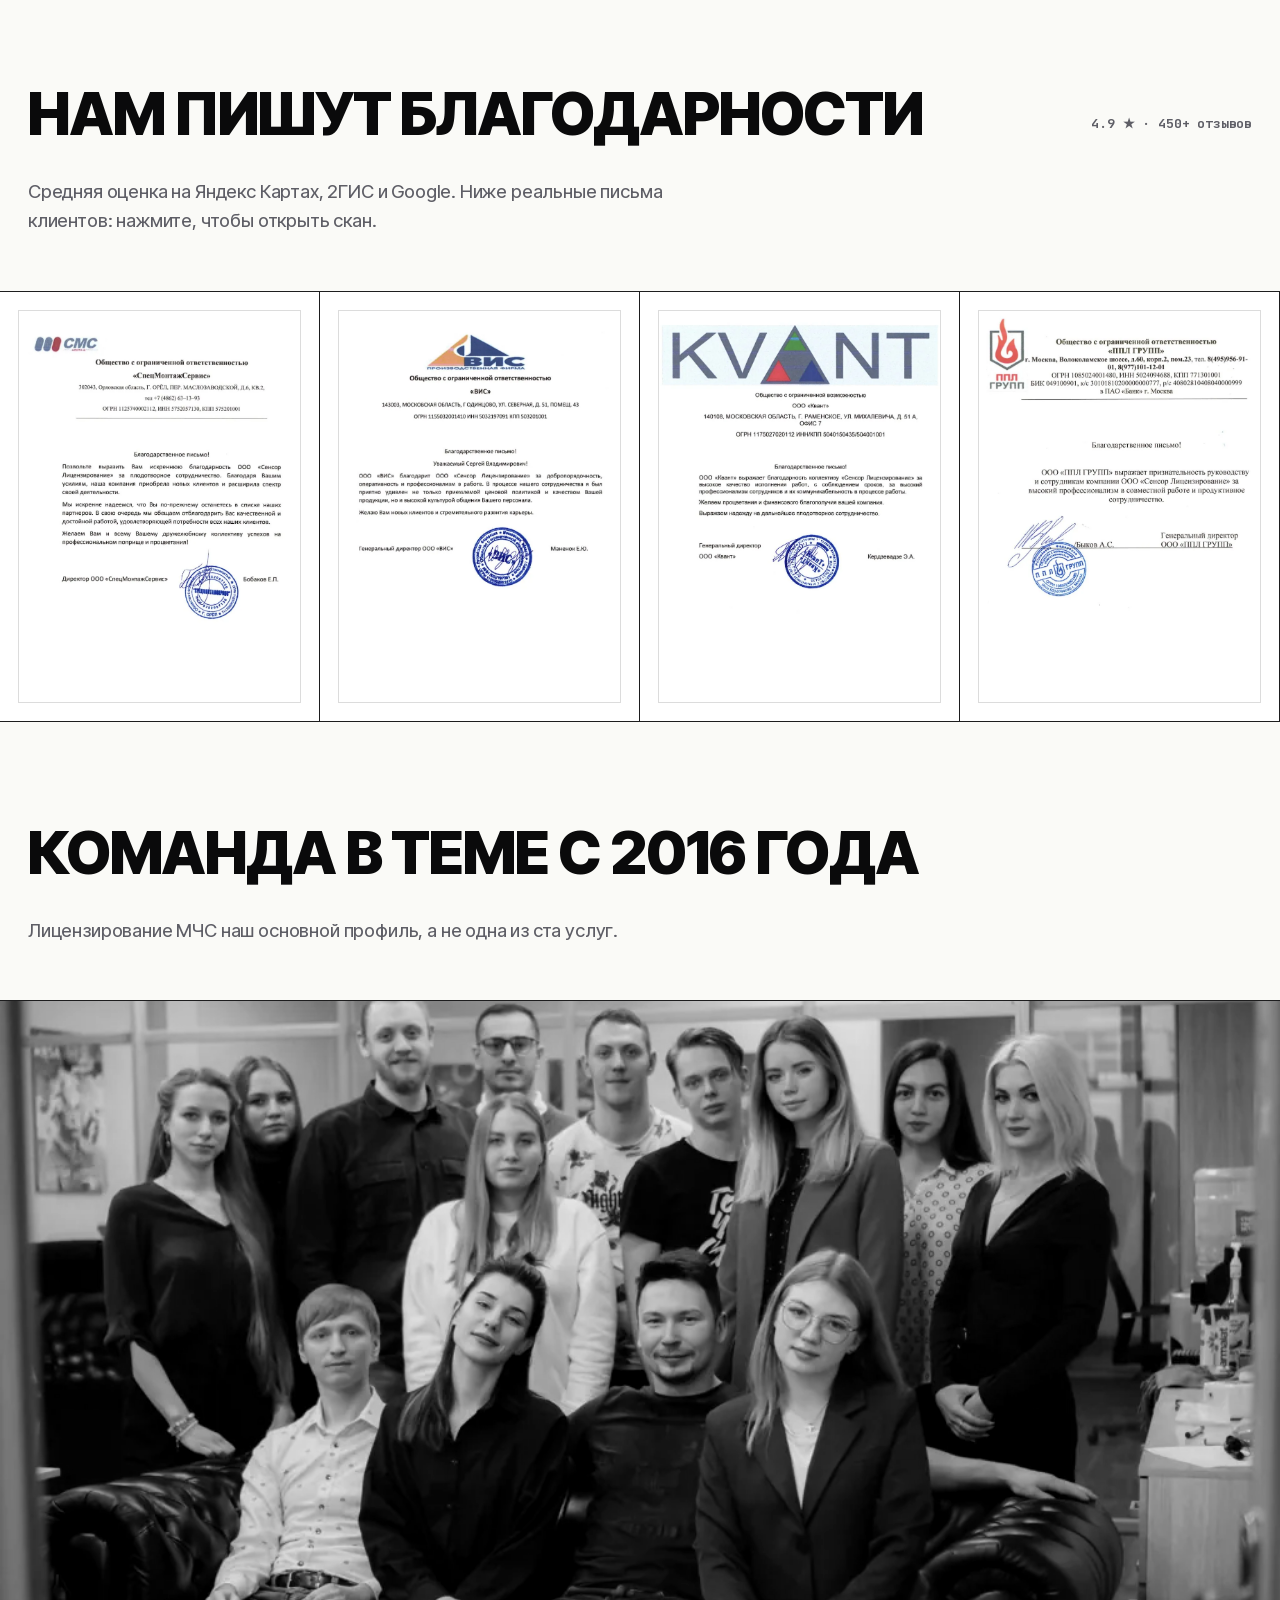
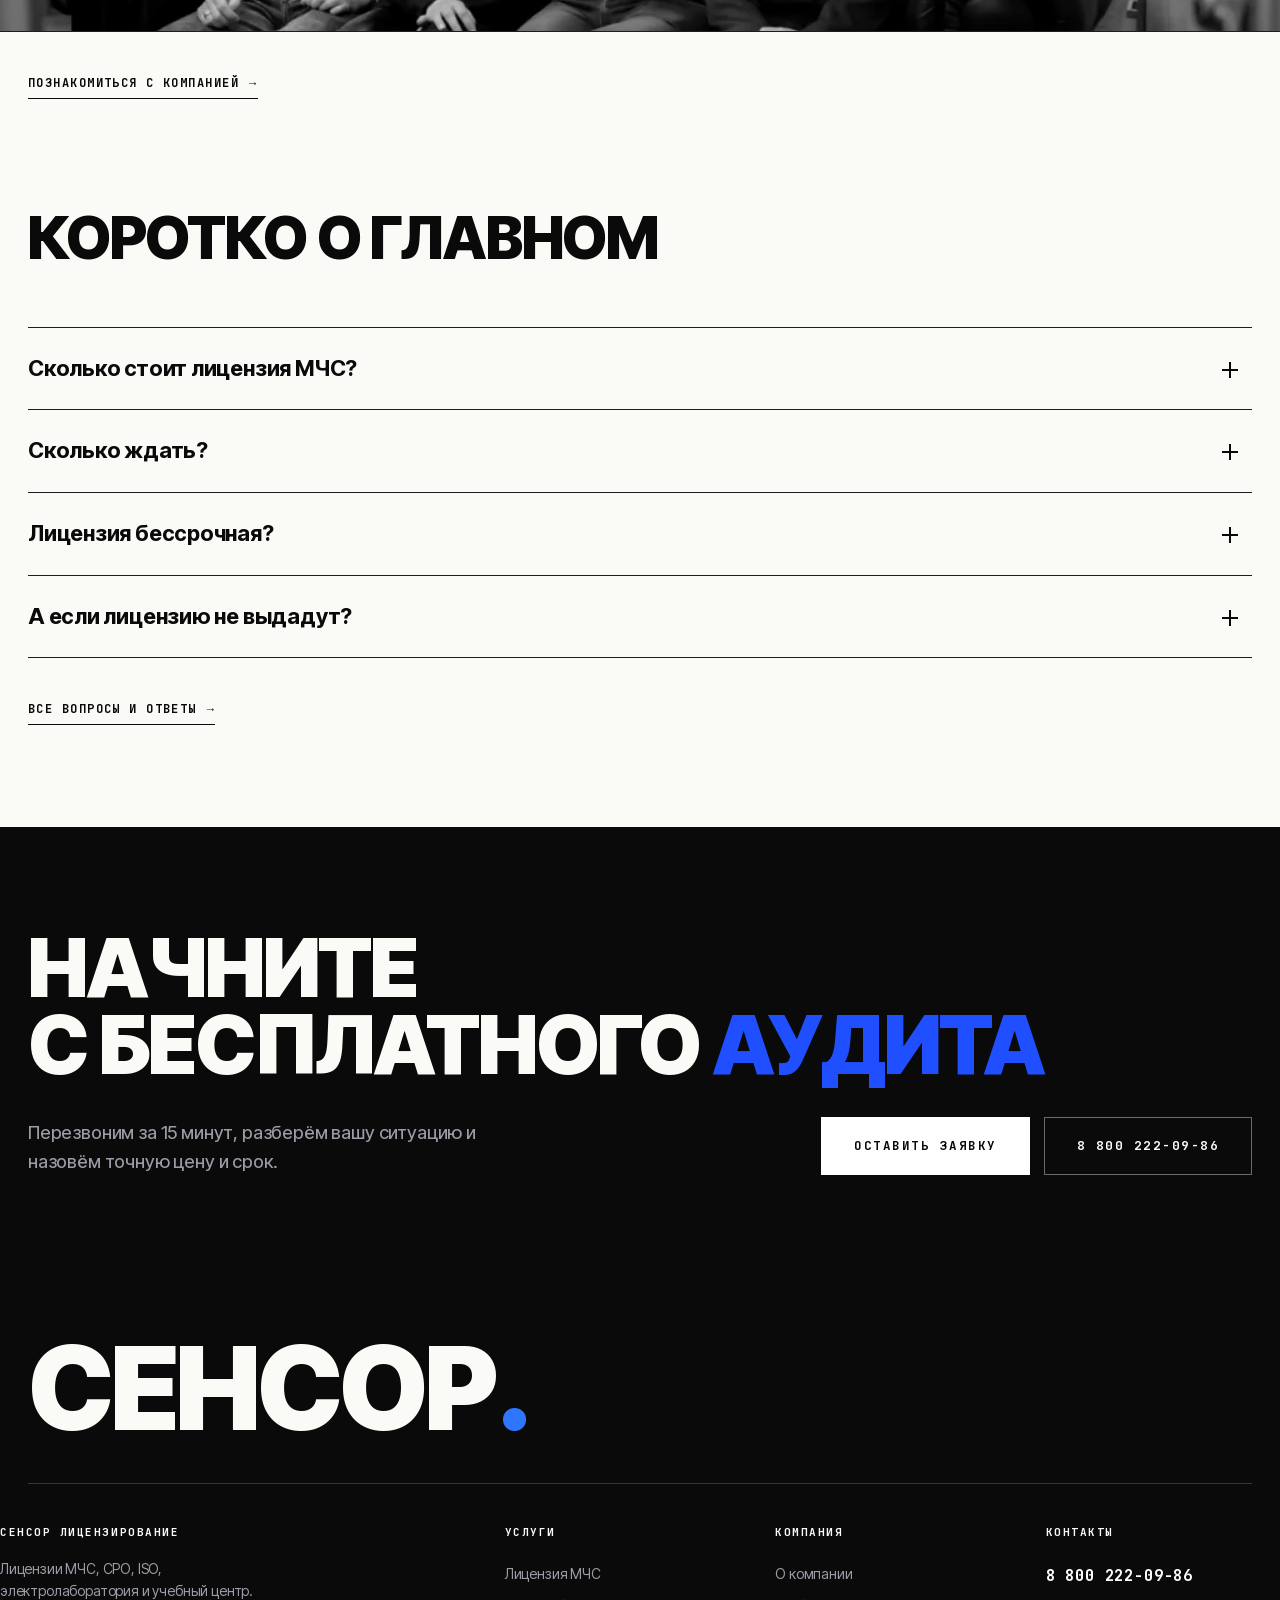
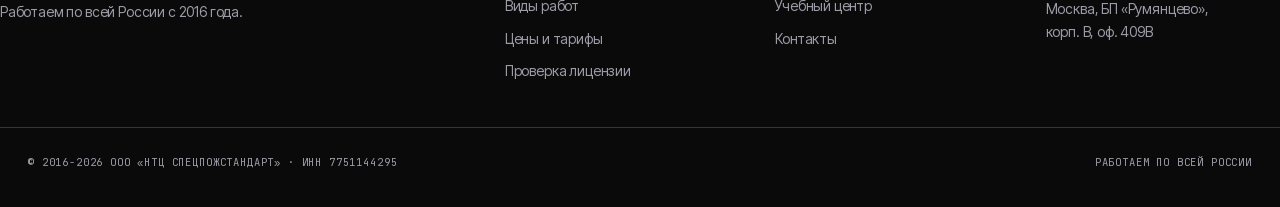
==== commit 284908bb: "v8 «NYC»: полный редизайн с нуля — Inter Tight + JetBrains Mono, чёрный/белый + кобальт, нулевые рад" ====
--- a/index.html
+++ b/index.html
@@ -19,25 +19,27 @@
 <meta property="og:image:width" content="1200">
 <meta property="og:image:height" content="630">
 <meta name="twitter:card" content="summary_large_image">
-<link rel="preload" href="assets/fonts/onest-cyrillic.woff2" as="font" type="font/woff2" crossorigin>
-<link rel="preload" href="assets/fonts/onest-latin.woff2" as="font" type="font/woff2" crossorigin>
-<link rel="preload" href="assets/real/license-sample.webp" as="image">
-<link rel="stylesheet" href="assets/css/main.css?v=7">
+<link rel="preload" href="assets/fonts/it-cyrillic-400_900.woff2" as="font" type="font/woff2" crossorigin>
+<link rel="preload" href="assets/fonts/it-latin-400_900.woff2" as="font" type="font/woff2" crossorigin>
+<link rel="preload" href="assets/fonts/jbm-cyrillic-700.woff2" as="font" type="font/woff2" crossorigin>
+<link rel="stylesheet" href="assets/css/main.css?v=8">
 <script type="application/ld+json">
 {"@context":"https://schema.org","@type":"Organization","name":"Сенсор Лицензирование","legalName":"ООО «НТЦ СпецПожСтандарт»","telephone":"+7-800-222-09-86","address":{"@type":"PostalAddress","addressLocality":"Москва","streetAddress":"Киевское шоссе, 22-й км, БП Румянцево, корп. В, оф. 409В"},"foundingDate":"2016","aggregateRating":{"@type":"AggregateRating","ratingValue":"4.9","reviewCount":"450"}}
 </script>
+<link rel="preload" href="assets/real/license-sample.webp" as="image">
 </head>
 <body>
 
+<div class="progress" aria-hidden="true"><i id="pbar"></i></div>
 <nav class="nav"><div class="nav-in">
   <a class="nav-logo" href="index.html"><img src="assets/real/logo.png" alt="Сенсор Лицензирование" width="125" height="45"></a>
   <div class="nav-links">
-    <a href="licenziya-mchs.html">Лицензия МЧС</a>
-    <a href="vidy-rabot.html">Виды работ</a>
-    <a href="tseny.html">Цены</a>
-    <a href="proverka.html">Проверка лицензии</a>
-    <a href="o-kompanii.html">О компании</a>
-    <a href="kontakty.html">Контакты</a>
+    <a  href="licenziya-mchs.html">Лицензия МЧС</a>
+    <a  href="vidy-rabot.html">Виды работ</a>
+    <a  href="tseny.html">Цены</a>
+    <a  href="proverka.html">Проверка лицензии</a>
+    <a  href="o-kompanii.html">О компании</a>
+    <a  href="kontakty.html">Контакты</a>
     <a class="mtel" href="tel:+78002220986">8 800 222-09-86</a>
   </div>
   <div class="nav-right">
@@ -49,40 +51,39 @@
 
 <main>
 
-<!-- HERO -->
 <section class="hero">
-  <div class="w" data-hero-fx>
-    <h1 class="t-hero">Лицензия МЧС.<br><span class="t-grad">Под ключ.</span></h1>
-    <p class="t-lead">Оформляем пожарные лицензии с 2016 года: от аудита до записи в реестре. Гарантия результата зафиксирована в договоре.</p>
-    <div class="hero-cta">
-      <a class="btn big" href="licenziya-mchs.html">Получить лицензию</a>
-      <a class="btn big ghost" href="tseny.html">Цены и сроки</a>
-    </div>
-  </div>
-  <div class="hero-vis"><img src="assets/real/license-sample.webp" width="1024" height="364" alt="Лицензия МЧС, оформленная для клиента" data-parallax="22" fetchpriority="high"></div>
+  <div class="w">
+    <div class="meta">
+      <span class="mono dim">Сенсор Лицензирование</span>
+      <span class="mono dim">Москва · вся Россия · с 2016</span>
+    </div>
+    <h1 class="d1" data-hero-fx>Лицензия МЧС<br><span class="acc">под ключ</span></h1>
+    <div class="sub-row">
+      <p class="lead">Оформляем пожарные лицензии: от аудита до записи в реестре за 15-25 рабочих дней. Гарантия результата зафиксирована в договоре.</p>
+      <div class="cta-row">
+        <a class="btn" href="licenziya-mchs.html">Получить лицензию</a>
+        <a class="btn line" href="tseny.html">Цены</a>
+      </div>
+    </div>
+  </div>
+  <div class="hero-img"><img src="assets/real/license-sample.webp" width="1024" height="364" alt="Лицензия МЧС, оформленная для клиента" data-parallax="20" fetchpriority="high"></div>
 </section>
 <div data-mbar-after></div>
 
-<!-- ЦИФРЫ -->
-<section class="sec">
-  <div class="w">
-    <div class="stats">
-      <div class="stat fx"><div class="v" data-cnt="1600" data-suf="+">0</div><div class="l">лицензий МЧС оформлено</div></div>
-      <div class="stat fx fx-d1"><div class="v"><span data-cnt="9">0</span> <i>лет</i></div><div class="l">на рынке, с 2016 года</div></div>
-      <div class="stat fx fx-d2"><div class="v" data-cnt="98" data-suf="%">0</div><div class="l">проходят проверку с первого раза</div></div>
-      <div class="stat fx fx-d3"><div class="v">4.9 <i>★</i></div><div class="l">рейтинг на Яндекс Картах и 2ГИС</div></div>
-    </div>
-  </div>
-</section>
-
-
-<!-- БЕГУЩАЯ СТРОКА -->
-<div class="mq2" aria-hidden="true"><div class="tr">
-  <span>Лицензия МЧС</span><span class="solid">·</span><span>Под ключ</span><span class="solid">·</span><span>С 2016 года</span><span class="solid">·</span><span>По всей России</span><span class="solid">·</span>
+<div class="ticker" aria-hidden="true"><div class="tr">
+  <span>Лицензия МЧС</span><span class="acc">/</span><span>Под ключ</span><span class="acc">/</span><span>С 2016 года</span><span class="acc">/</span><span>1600+ лицензий</span><span class="acc">/</span><span>По всей России</span><span class="acc">/</span>
 </div></div>
 
-<!-- WORD-REVEAL СЦЕНА -->
-<section class="sec-dark wordscene" style="height:180vh">
+<section class="blk">
+  <div class="w stats">
+    <div class="stat fx"><div class="v" data-cnt="1600" data-suf="+">0</div><div class="l mono dim">лицензий МЧС оформлено</div></div>
+    <div class="stat fx fx-d1"><div class="v"><span data-cnt="9">0</span> <i>лет</i></div><div class="l mono dim">на рынке, с 2016 года</div></div>
+    <div class="stat fx fx-d2"><div class="v" data-cnt="98" data-suf="%">0</div><div class="l mono dim">проходят проверку с первого раза</div></div>
+    <div class="stat fx fx-d3"><div class="v">4.9 <i>★</i></div><div class="l mono dim">Яндекс Карты и 2ГИС</div></div>
+  </div>
+</section>
+
+<section class="blk-ink wordscene" style="height:180vh">
   <div class="pin"><div class="w">
     <p class="words">
       <span>Работа</span> <span>без</span> <span>лицензии</span> <span>МЧС</span> <span>грозит</span>
@@ -90,83 +91,59 @@
       <span>и</span> <span>остановкой</span> <span>деятельности</span> <span>на</span> <span>90</span> <span>суток.</span>
       <span>Мы</span> <span>доводим</span> <span>до</span> <span>записи</span> <span>в</span> <span>реестре</span>
       <span class="accent">за</span> <span class="accent">15-25</span> <span class="accent">дней.</span>
-      <span>Спокойно.</span> <span>Прозрачно.</span> <span>С</span> <span>гарантией</span> <span>в</span> <span>договоре.</span>
     </p>
   </div></div>
 </section>
 
-<!-- УСЛУГИ -->
-<section class="sec sec-soft">
-  <div class="w-wide">
-    <div class="sec-head">
-      <h2 class="t-h2">Чем мы занимаемся</h2>
-      <p class="t-lead">Полный цикл лицензирования в сфере пожарной безопасности.</p>
-    </div>
-    <div class="tiles">
-      <a class="tile blue span2 fx" href="licenziya-mchs.html">
-        <h3>Пожарная лицензия МЧС под ключ</h3>
-        <p>Монтаж, обслуживание и ремонт средств обеспечения пожарной безопасности, огнезащита, тушение пожаров. От 35 000 ₽, срок 15-25 рабочих дней.</p>
-        <span class="alink">Подробнее об услуге</span>
-      </a>
-      <a class="tile fx" href="licenziya-mchs.html#pereoformlenie">
-        <h3>Переоформление лицензии</h3>
+<section class="blk">
+  <div class="w">
+    <div class="head-row"><h2 class="d2">Чем мы занимаемся</h2><span class="idx">5 направлений</span></div>
+    <div class="svc-list">
+      <a class="svc" href="licenziya-mchs.html">
+        <span class="num">/01</span><h3>Лицензия МЧС под ключ</h3>
+        <p>Монтаж, обслуживание и ремонт средств пожарной безопасности, огнезащита, тушение. От 35 000 ₽, 15-25 рабочих дней.</p>
+        <span class="arr">→</span>
+      </a>
+      <a class="svc" href="licenziya-mchs.html#pereoformlenie">
+        <span class="num">/02</span><h3>Переоформление</h3>
         <p>Добавление видов работ, смена адреса или реквизитов, периодическое подтверждение раз в 3 года.</p>
-        <span class="alink">Как проходит</span>
-      </a>
-      <a class="tile fx fx-d1" href="tseny.html">
-        <h3>Готовая фирма с лицензией</h3>
+        <span class="arr">→</span>
+      </a>
+      <a class="svc" href="tseny.html">
+        <span class="num">/03</span><h3>Готовая фирма</h3>
         <p>ООО с действующей лицензией МЧС и чистой историей. Переоформление на вас за 1-3 дня.</p>
-        <span class="alink">Смотреть условия</span>
-      </a>
-      <a class="tile fx" href="o-kompanii.html#centr">
-        <h3>Обучение специалистов</h3>
+        <span class="arr">→</span>
+      </a>
+      <a class="svc" href="o-kompanii.html#centr">
+        <span class="num">/04</span><h3>Обучение специалистов</h3>
         <p>Собственный учебный центр: повышение квалификации и аттестация под лицензионные требования.</p>
-        <span class="alink">Об учебном центре</span>
-      </a>
-      <a class="tile dark fx fx-d1" href="proverka.html">
-        <h3>Проверка лицензии в реестре</h3>
+        <span class="arr">→</span>
+      </a>
+      <a class="svc" href="proverka.html">
+        <span class="num">/05</span><h3>Проверка лицензии</h3>
         <p>Проверим ваш статус или статус подрядчика по ИНН в реестре МЧС России. Бесплатно.</p>
-        <span class="alink">Проверить лицензию</span>
-      </a>
-    </div>
-  </div>
-</section>
-
-<!-- КАК МЫ РАБОТАЕМ: STICKY-СТЕК -->
-<section class="sec">
-  <div class="w">
-    <div class="sec-head">
-      <h2 class="t-h2">Три шага до лицензии</h2>
-      <p class="t-lead">Берём процесс на себя. Вы подписываете договор и получаете запись в реестре.</p>
-    </div>
-    <div class="stack">
-      <div class="scard" style="top:90px">
-        <div class="n">01</div>
-        <div><h3>Аудит и договор</h3><p>Разбираем вашу ситуацию, подбираем виды работ, фиксируем цену, срок и гарантию результата.</p></div>
-        <div class="dur">1-2 дня</div>
-      </div>
-      <div class="scard" style="top:110px">
-        <div class="n">02</div>
-        <div><h3>Специалисты, оборудование, документы</h3><p>Закрываем лицензионные требования: персонал с нужным стажем, поверенные приборы в аренду, полный пакет документов.</p></div>
-        <div class="dur">5-10 дней</div>
-      </div>
-      <div class="scard" style="top:130px">
-        <div class="n">03</div>
-        <div><h3>Подача и запись в реестре</h3><p>Подаём через Госуслуги, сопровождаем выездную проверку МЧС. Итог: ваша компания в реестре, можно работать.</p></div>
-        <div class="dur">до 15 рабочих дней</div>
-      </div>
-    </div>
-    <div style="text-align:center;margin-top:44px" class="fx"><a class="alink" style="font-size:19px" href="licenziya-mchs.html#etapy">Все шесть этапов подробно</a></div>
-  </div>
-</section>
-
-<!-- ПИСЬМА -->
-<section class="sec sec-soft" style="overflow:hidden">
-  <div class="w">
-    <div class="sec-head">
-      <h2 class="t-h2">Нам пишут благодарности</h2>
-      <p class="t-lead">4.9 из 5 по 450+ отзывам на Яндекс Картах, 2ГИС и Google. Ниже реальные письма клиентов.</p>
-    </div>
+        <span class="arr">→</span>
+      </a>
+    </div>
+  </div>
+</section>
+
+<section class="blk blk-paper blk-rule">
+  <div class="w">
+    <div class="head-row"><h2 class="d2">Три шага до лицензии</h2><span class="idx">15-25 дней</span></div>
+    <div>
+      <div class="step-row fx"><div class="num">01</div><div><h3>Аудит и договор</h3><p>Разбираем вашу ситуацию, подбираем виды работ, фиксируем цену, срок и гарантию результата.</p></div><span class="dur">1-2 дня</span></div>
+      <div class="step-row fx"><div class="num">02</div><div><h3>Специалисты, оборудование, документы</h3><p>Закрываем лицензионные требования: персонал со стажем, поверенные приборы в аренду, полный пакет документов.</p></div><span class="dur">5-10 дней</span></div>
+      <div class="step-row fx"><div class="num">03</div><div><h3>Подача и запись в реестре</h3><p>Подаём через Госуслуги, сопровождаем выездную проверку МЧС. Итог: ваша компания в реестре.</p></div><span class="dur">до 15 раб. дней</span></div>
+    </div>
+    <div style="margin-top:40px" class="fx"><a class="tlink" href="licenziya-mchs.html#etapy">Все шесть этапов подробно</a></div>
+  </div>
+</section>
+
+<section class="blk blk-rule" style="padding-bottom:0">
+  <div class="w">
+    <div class="head-row"><h2 class="d2">Нам пишут благодарности</h2><span class="idx">4.9 ★ · 450+ отзывов</span></div>
+    <p class="head-sub lead">Средняя оценка на Яндекс Картах, 2ГИС и Google. Ниже реальные письма клиентов: нажмите, чтобы открыть скан.</p>
   </div>
   <div class="hscroll">
     <a class="hcard-img" href="assets/real/pismo_1.webp" target="_blank" rel="noopener"><img loading="lazy" src="assets/real/pismo_1.webp" width="815" height="1127" alt="Благодарственное письмо клиента, скан 1"></a>
@@ -178,50 +155,48 @@
   </div>
 </section>
 
-<!-- КОМАНДА -->
-<section class="sec">
-  <div class="w">
-    <div class="sec-head">
-      <h2 class="t-h2">Команда, которая в теме с 2016 года</h2>
-      <p class="t-lead">Лицензирование МЧС наш основной профиль, а не одна из ста услуг.</p>
-    </div>
-    <div class="zoom-img fx-scale"><img loading="lazy" src="assets/real/office.webp" width="1024" height="683" alt="Команда компании Сенсор Лицензирование в офисе"></div>
-    <div style="text-align:center;margin-top:36px" class="fx"><a class="alink" style="font-size:19px" href="o-kompanii.html">Познакомиться с компанией</a></div>
-  </div>
-</section>
-
-<!-- FAQ КОРОТКО -->
-<section class="sec sec-soft">
-  <div class="w">
-    <div class="sec-head"><h2 class="t-h2">Коротко о главном</h2></div>
+<section class="blk" style="padding-bottom:0">
+  <div class="w">
+    <div class="head-row"><h2 class="d2">Команда в теме с 2016 года</h2></div>
+    <p class="head-sub lead">Лицензирование МЧС наш основной профиль, а не одна из ста услуг.</p>
+  </div>
+  <div class="img-full zoom-img fx-scale"><img loading="lazy" src="assets/real/office.webp" width="1024" height="683" alt="Команда компании Сенсор Лицензирование в офисе"></div>
+  <div class="w" style="padding-top:36px;padding-bottom:8px"><a class="tlink" href="o-kompanii.html">Познакомиться с компанией</a></div>
+</section>
+
+<section class="blk">
+  <div class="w">
+    <div class="head-row"><h2 class="d2">Коротко о главном</h2></div>
     <div class="faq">
       <div class="fi"><button class="fq">Сколько стоит лицензия МЧС?</button><div class="fa"><div><p>Госпошлина: 7 500 ₽. Сопровождение под ключ: от 35 000 ₽ за документы до 80 000-130 000 ₽ за полный пакет со специалистами и оборудованием. Подробности на странице цен.</p></div></div></div>
       <div class="fi"><button class="fq">Сколько ждать?</button><div class="fa"><div><p>Полный цикл занимает 15-25 рабочих дней, в срочном режиме от 10 дней. Заявление в МЧС рассматривается до 15 рабочих дней.</p></div></div></div>
       <div class="fi"><button class="fq">Лицензия бессрочная?</button><div class="fa"><div><p>Да, действует бессрочно и по всей России. Раз в 3 года проходит периодическое подтверждение соответствия, его мы тоже сопровождаем.</p></div></div></div>
       <div class="fi"><button class="fq">А если лицензию не выдадут?</button><div class="fa"><div><p>Гарантия результата зафиксирована в договоре: если отказ произойдёт по нашей вине, вернём оплату полностью. На практике 98% клиентов проходят проверку с первого раза.</p></div></div></div>
     </div>
-    <div style="text-align:center;margin-top:36px" class="fx"><a class="alink" style="font-size:18px" href="licenziya-mchs.html#faq">Все вопросы и ответы</a></div>
-  </div>
-</section>
-
-<!-- ФИНАЛЬНЫЙ CTA -->
-<section class="sec cta-final">
-  <div class="w">
-    <h2 class="t-big fx">Начните с бесплатного аудита</h2>
-    <p class="t-lead fx fx-d1">Перезвоним за 15 минут, разберём вашу ситуацию и назовём точную цену и срок.</p>
-    <div class="hero-cta fx fx-d2">
-      <a class="btn big" href="kontakty.html#zayavka">Оставить заявку</a>
-      <a class="btn big ghost" href="tel:+78002220986">8 800 222-09-86</a>
+    <div style="margin-top:36px" class="fx"><a class="tlink" href="licenziya-mchs.html#faq">Все вопросы и ответы</a></div>
+  </div>
+</section>
+
+<section class="blk blk-ink cta-final">
+  <div class="w">
+    <h2 class="d1 fx">Начните<br>с бесплатного <span class="acc">аудита</span></h2>
+    <div class="row fx fx-d1">
+      <p class="lead">Перезвоним за 15 минут, разберём вашу ситуацию и назовём точную цену и срок.</p>
+      <div style="display:flex;gap:14px;flex-wrap:wrap">
+        <a class="btn inv" href="kontakty.html#zayavka">Оставить заявку</a>
+        <a class="btn line" style="color:#FAFAF7;border-color:rgba(250,250,247,.4)" href="tel:+78002220986">8 800 222-09-86</a>
+      </div>
     </div>
   </div>
 </section>
 
 </main>
 
-<footer><div class="w">
-  <div class="f-cols">
+<footer>
+  <div class="w"><div class="f-big">Сенсор<span>.</span></div></div>
+  <div class="w f-cols">
     <div class="f-brand">
-      <img src="assets/real/logo.png" alt="Сенсор Лицензирование" width="125" height="45">
+      <b>Сенсор Лицензирование</b>
       <p>Лицензии МЧС, СРО, ISO, электролаборатория и учебный центр. Работаем по всей России с 2016 года.</p>
     </div>
     <div><b>Услуги</b>
@@ -240,16 +215,17 @@
       <a href="kontakty.html">Москва, БП «Румянцево»,<br>корп. В, оф. 409В</a>
     </div>
   </div>
-  <div class="f-bottom">
+  <div class="w f-bottom">
     <div>© 2016-2026 ООО «НТЦ СпецПожСтандарт» · ИНН 7751144295</div>
     <div>Работаем по всей России</div>
   </div>
-</div></footer>
+</footer>
 
 <div class="mbar" id="mbar">
-  <a class="btn ghost" href="tel:+78002220986" style="background:#fff">Позвонить</a>
+  <a class="btn line" href="tel:+78002220986">Позвонить</a>
   <a class="btn" href="kontakty.html#zayavka">Заявка</a>
 </div>
+
 <dialog class="modal" id="leadModal">
   <button class="modal-x" aria-label="Закрыть"></button>
   <form class="form" onsubmit="return submitForm(event)">
@@ -257,12 +233,13 @@
     <p>Перезвоним в течение 15 минут в рабочее время, рассчитаем стоимость и срок.</p>
     <div class="fld"><label for="m-name">Ваше имя</label><input id="m-name" name="name" placeholder="Иван" required autocomplete="name"></div>
     <div class="fld"><label for="m-phone">Телефон</label><input id="m-phone" name="phone" type="tel" placeholder="+7 ___ ___-__-__" required autocomplete="tel"></div>
-    <button class="btn big" type="submit">Отправить</button>
+    <button class="btn" type="submit">Отправить</button>
     <div class="fine">Нажимая кнопку, вы соглашаетесь с политикой обработки персональных данных</div>
   </form>
 </dialog>
+
 <div class="toast" id="toast">Заявка принята. Перезвоним в течение 15 минут</div>
 
-<script src="assets/js/main.js?v=7" defer></script>
+<script src="assets/js/main.js?v=8" defer></script>
 </body>
 </html>
--- a/assets/css/main.css
+++ b/assets/css/main.css
@@ -1,387 +1,327 @@
-@font-face{font-family:'Onest';font-style:normal;font-weight:400 800;font-display:swap;src:url(../fonts/onest-cyrillic.woff2) format('woff2');unicode-range:U+0301, U+0400-045F, U+0490-0491, U+04B0-04B1, U+2116}
-@font-face{font-family:'Onest';font-style:normal;font-weight:400 800;font-display:swap;src:url(../fonts/onest-cyrillic-ext.woff2) format('woff2');unicode-range:U+0460-052F, U+1C80-1C8A, U+20B4, U+2DE0-2DFF, U+A640-A69F, U+FE2E-FE2F}
-@font-face{font-family:'Onest';font-style:normal;font-weight:400 800;font-display:swap;src:url(../fonts/onest-latin.woff2) format('woff2');unicode-range:U+0000-00FF, U+0131, U+0152-0153, U+02BB-02BC, U+02C6, U+02DA, U+02DC, U+0304, U+0308, U+0329, U+2000-206F, U+20AC, U+2122, U+2191, U+2193, U+2212, U+2215, U+FEFF, U+FFFD}
-@font-face{font-family:'Onest';font-style:normal;font-weight:400 800;font-display:swap;src:url(../fonts/onest-latin-ext.woff2) format('woff2');unicode-range:U+0100-02BA, U+02BD-02C5, U+02C7-02CC, U+02CE-02D7, U+02DD-02FF, U+0304, U+0308, U+0329, U+1D00-1DBF, U+1E00-1E9F, U+1EF2-1EFF, U+2020, U+20A0-20AB, U+20AD-20C0, U+2113, U+2C60-2C7F, U+A720-A7FF}
+@font-face{font-family:'Inter Tight';font-style:normal;font-weight:400 900;font-display:swap;src:url(../fonts/it-cyrillic-400_900.woff2) format('woff2');unicode-range:U+0301, U+0400-045F, U+0490-0491, U+04B0-04B1, U+2116}
+@font-face{font-family:'Inter Tight';font-style:normal;font-weight:400 900;font-display:swap;src:url(../fonts/it-latin-400_900.woff2) format('woff2');unicode-range:U+0000-00FF, U+0131, U+0152-0153, U+02BB-02BC, U+02C6, U+02DA, U+02DC, U+0304, U+0308, U+0329, U+2000-206F, U+20AC, U+2122, U+2191, U+2193, U+2212, U+2215, U+FEFF, U+FFFD}
+@font-face{font-family:'JetBrains Mono';font-style:normal;font-weight:400;font-display:swap;src:url(../fonts/jbm-cyrillic-400.woff2) format('woff2');unicode-range:U+0301, U+0400-045F, U+0490-0491, U+04B0-04B1, U+2116}
+@font-face{font-family:'JetBrains Mono';font-style:normal;font-weight:400;font-display:swap;src:url(../fonts/jbm-latin-400.woff2) format('woff2');unicode-range:U+0000-00FF, U+0131, U+0152-0153, U+02BB-02BC, U+02C6, U+02DA, U+02DC, U+0304, U+0308, U+0329, U+2000-206F, U+20AC, U+2122, U+2191, U+2193, U+2212, U+2215, U+FEFF, U+FFFD}
+@font-face{font-family:'JetBrains Mono';font-style:normal;font-weight:700;font-display:swap;src:url(../fonts/jbm-cyrillic-700.woff2) format('woff2');unicode-range:U+0301, U+0400-045F, U+0490-0491, U+04B0-04B1, U+2116}
+@font-face{font-family:'JetBrains Mono';font-style:normal;font-weight:700;font-display:swap;src:url(../fonts/jbm-latin-700.woff2) format('woff2');unicode-range:U+0000-00FF, U+0131, U+0152-0153, U+02BB-02BC, U+02C6, U+02DA, U+02DC, U+0304, U+0308, U+0329, U+2000-206F, U+20AC, U+2122, U+2191, U+2193, U+2212, U+2215, U+FEFF, U+FFFD}
 
 /* ============================================================
-   Сенсор Лицензирование · общая дизайн-система
-   Apple-style: крупная типографика, воздух, скролл-сцены
+   Сенсор Лицензирование · v8 «NYC»
+   Жёсткая сетка, гротеск капсом, чёрный/белый + кобальт,
+   нулевые радиусы, инверсия по ховеру, видимые линейки
    ============================================================ */
 :root{
-  --ink:#1D1D1F; --ink-soft:#424245; --mut:#6E6E73; --mut2:#86868B;
-  --bg:#FFFFFF; --bg-soft:#F5F5F7; --bg-dark:#0B0E14; --bg-dark2:#121620;
-  --line:rgba(0,0,0,.08); --line-dark:rgba(255,255,255,.12);
-  --blue:#1D5BD6; --blue-h:#2E6BE6; --blue-deep:#1648AE;
-  --ok:#30A46C; --gold:#F5B431;
-  --r-card:24px; --r-pill:980px;
-  --w:1120px; --w-wide:1320px;
-  --ease:cubic-bezier(.32,.72,.24,1);
+  --bg:#FAFAF7; --paper:#FFFFFF; --ink:#0A0A0B; --mut:#5E5E66;
+  --line:rgba(10,10,11,.92); --hair:rgba(10,10,11,.14);
+  --acc:#1F4FFF; --acc-soft:#E8EDFF;
+  --w:1280px;
+  --ease:cubic-bezier(.22,.68,.26,.99);
 }
 *{margin:0;padding:0;box-sizing:border-box}
 html{scroll-behavior:smooth;-webkit-text-size-adjust:100%}
-body{
-  font-family:'Onest',-apple-system,'Helvetica Neue',sans-serif;
-  color:var(--ink);background:var(--bg);
-  font-size:17px;line-height:1.6;letter-spacing:-.012em;
-  -webkit-font-smoothing:antialiased;overflow-x:clip;
-}
+body{font-family:'Inter Tight',-apple-system,sans-serif;color:var(--ink);background:var(--bg);
+  font-size:17px;line-height:1.6;letter-spacing:-.01em;-webkit-font-smoothing:antialiased;overflow-x:clip}
 a{color:inherit;text-decoration:none}
 img{display:block;max-width:100%;height:auto}
 button{font-family:inherit}
-.w{max-width:var(--w);margin:0 auto;padding:0 24px}
-.w-wide{max-width:var(--w-wide);margin:0 auto;padding:0 24px}
+::selection{background:var(--acc);color:#fff}
+.w{max-width:var(--w);margin:0 auto;padding:0 28px}
 
 /* ---------- типографика ---------- */
-.t-hero{font-size:clamp(44px,7.2vw,96px);font-weight:800;line-height:1.02;letter-spacing:-.035em}
-.t-big{font-size:clamp(34px,4.6vw,64px);font-weight:800;line-height:1.05;letter-spacing:-.03em}
-.t-h2{font-size:clamp(28px,3.4vw,48px);font-weight:800;line-height:1.08;letter-spacing:-.025em}
-.t-h3{font-size:clamp(20px,2vw,26px);font-weight:700;letter-spacing:-.02em}
-.t-lead{font-size:clamp(18px,1.6vw,23px);line-height:1.5;color:var(--mut);font-weight:500}
-.t-mut{color:var(--mut)}
-.t-blue{color:var(--blue)}
-.t-grad{background:linear-gradient(92deg,#1D5BD6 10%,#5E8EE8 55%,#1D5BD6 90%);-webkit-background-clip:text;background-clip:text;color:transparent}
+.d1{font-size:clamp(46px,8.6vw,128px);font-weight:900;line-height:.94;letter-spacing:-.025em;text-transform:uppercase}
+.d2{font-size:clamp(32px,4.6vw,64px);font-weight:850;line-height:.98;letter-spacing:-.02em;text-transform:uppercase}
+.h3{font-size:clamp(19px,1.8vw,24px);font-weight:700;letter-spacing:-.015em}
+.lead{font-size:clamp(17px,1.45vw,21px);line-height:1.55;color:var(--mut);font-weight:450}
+.mono{font-family:'JetBrains Mono',monospace;font-size:11.5px;font-weight:700;letter-spacing:.14em;text-transform:uppercase}
+.mono.dim{color:var(--mut);font-weight:400}
+.acc{color:var(--acc)}
 
 /* ---------- кнопки ---------- */
-.btn{display:inline-flex;align-items:center;justify-content:center;gap:8px;
-  background:var(--blue);color:#fff;font-weight:600;font-size:17px;
-  padding:14px 28px;border-radius:var(--r-pill);border:none;cursor:pointer;
-  transition:background .2s,transform .15s var(--ease);white-space:nowrap}
-.btn:hover{background:var(--blue-h)}
-.btn:active{transform:scale(.97)}
-.btn.big{font-size:19px;padding:17px 36px}
-.btn.ghost{background:rgba(0,0,0,.06);color:var(--ink)}
-.btn.ghost:hover{background:rgba(0,0,0,.1)}
-.btn.on-dark{background:#fff;color:var(--ink)}
-.btn.on-dark:hover{background:#E8E8ED}
-.alink{color:var(--blue);font-weight:600;font-size:inherit;display:inline-flex;align-items:center;gap:5px;cursor:pointer;background:none;border:none}
-.alink:hover{text-decoration:underline}
-.alink::after{content:"›";font-size:1.15em;line-height:1;transition:transform .2s}
-.alink:hover::after{transform:translateX(3px)}
-
-/* ---------- навигация ---------- */
-.nav{position:fixed;top:0;left:0;right:0;z-index:100;
-  background:rgba(251,251,253,.78);backdrop-filter:saturate(180%) blur(20px);-webkit-backdrop-filter:saturate(180%) blur(20px);
-  transition:box-shadow .3s}
-.nav.scrolled{box-shadow:0 1px 0 var(--line)}
-.nav-in{max-width:1260px;margin:0 auto;padding:0 24px;height:64px;display:flex;align-items:center;gap:24px}
+.btn{display:inline-flex;align-items:center;justify-content:center;gap:12px;
+  background:var(--ink);color:#fff;border:1px solid var(--ink);cursor:pointer;
+  font-family:'JetBrains Mono',monospace;font-size:12.5px;font-weight:700;letter-spacing:.12em;text-transform:uppercase;
+  padding:18px 32px;border-radius:0;transition:background .22s,color .22s,border-color .22s}
+.btn:hover{background:var(--acc);border-color:var(--acc)}
+.btn:active{transform:translateY(1px)}
+.btn.line{background:transparent;color:var(--ink)}
+.btn.line:hover{background:var(--ink);color:#fff}
+.btn.inv{background:#fff;color:var(--ink);border-color:#fff}
+.btn.inv:hover{background:var(--acc);color:#fff;border-color:var(--acc)}
+.btn.sm{padding:12px 20px;font-size:11.5px}
+.tlink{font-family:'JetBrains Mono',monospace;font-size:12px;font-weight:700;letter-spacing:.12em;text-transform:uppercase;
+  color:var(--ink);display:inline-flex;gap:10px;align-items:center;border-bottom:1.5px solid var(--ink);padding-bottom:4px;transition:color .2s,border-color .2s}
+.tlink::after{content:"→";transition:transform .25s}
+.tlink:hover{color:var(--acc);border-color:var(--acc)}
+.tlink:hover::after{transform:translateX(5px)}
+
+/* ---------- прогресс + навигация ---------- */
+.progress{position:fixed;top:0;left:0;right:0;height:3px;z-index:120;background:transparent}
+.progress i{display:block;height:100%;background:var(--acc);transform-origin:left;transform:scaleX(0)}
+.nav{position:fixed;top:0;left:0;right:0;z-index:100;background:rgba(250,250,247,.93);
+  backdrop-filter:blur(14px);-webkit-backdrop-filter:blur(14px);border-bottom:1px solid var(--line)}
+.nav-in{max-width:var(--w);margin:0 auto;padding:0 28px;height:68px;display:flex;align-items:center;gap:26px}
 .nav-logo img{height:38px;width:auto}
-.nav-links{display:flex;gap:clamp(14px,1.8vw,26px);font-size:14px;font-weight:500;color:var(--ink-soft);flex:1;justify-content:center;min-width:0}
-.nav-links a{transition:color .15s;padding:4px 0;white-space:nowrap}
-.nav-links a:hover{color:var(--ink)}
-.nav-links a.act{color:var(--blue);font-weight:600}
-.nav-right{display:flex;align-items:center;gap:16px}
-.nav-tel{font-size:14px;font-weight:600;white-space:nowrap}
-.nav .btn{padding:8px 18px;font-size:14px}
-.nav-burger{display:none;width:40px;height:40px;border:none;background:none;cursor:pointer;position:relative}
-.nav-burger span{position:absolute;left:10px;right:10px;height:2px;background:var(--ink);border-radius:2px;transition:.25s var(--ease)}
-.nav-burger span:nth-child(1){top:14px}.nav-burger span:nth-child(2){top:20px}.nav-burger span:nth-child(3){top:26px}
-.nav.open .nav-burger span:nth-child(1){top:20px;transform:rotate(45deg)}
+.nav-links{display:flex;gap:24px;flex:1;justify-content:center;font-size:13.5px;font-weight:550;min-width:0}
+.nav-links a{white-space:nowrap;padding:4px 0;border-bottom:2px solid transparent;transition:border-color .2s}
+.nav-links a:hover{border-color:var(--ink)}
+.nav-links a.act{border-color:var(--acc);color:var(--acc)}
+.nav-right{display:flex;align-items:center;gap:18px}
+.nav-tel{font-family:'JetBrains Mono',monospace;font-size:13px;font-weight:700;white-space:nowrap}
+.nav .btn{padding:11px 18px;font-size:11px}
+.nav-burger{display:none;width:42px;height:42px;border:none;background:none;cursor:pointer;position:relative}
+.nav-burger span{position:absolute;left:9px;right:9px;height:2px;background:var(--ink);transition:.25s var(--ease)}
+.nav-burger span:nth-child(1){top:15px}.nav-burger span:nth-child(2){top:21px}.nav-burger span:nth-child(3){top:27px}
+.nav.open .nav-burger span:nth-child(1){top:21px;transform:rotate(45deg)}
 .nav.open .nav-burger span:nth-child(2){opacity:0}
-.nav.open .nav-burger span:nth-child(3){top:20px;transform:rotate(-45deg)}
+.nav.open .nav-burger span:nth-child(3){top:21px;transform:rotate(-45deg)}
 @media(max-width:1130px){
-  .nav-links{position:fixed;inset:64px 0 auto 0;background:rgba(251,251,253,.97);backdrop-filter:blur(20px);
-    flex-direction:column;gap:0;padding:12px 24px 24px;font-size:19px;font-weight:600;
-    transform:translateY(-110%);transition:transform .35s var(--ease);box-shadow:0 30px 60px -20px rgba(0,0,0,.15)}
-  .nav-links a{padding:13px 0;border-bottom:1px solid var(--line)}
+  .nav-links{position:fixed;inset:68px 0 auto 0;background:var(--bg);border-bottom:1px solid var(--line);
+    flex-direction:column;gap:0;padding:8px 28px 22px;font-size:20px;font-weight:650;
+    transform:translateY(-110%);transition:transform .35s var(--ease)}
+  .nav-links a{padding:14px 0;border-bottom:1px solid var(--hair)}
   .nav.open .nav-links{transform:none}
   .nav-tel{display:none}
   .nav-burger{display:block}
-  .nav-in{justify-content:space-between}
+  .nav-links .mtel{display:block;color:var(--acc);border-bottom:none}
 }
+.nav-links .mtel{display:none}
+@media(min-width:1131px){.nav-links .mtel{display:none}}
 @media(max-width:560px){.nav .btn{display:none}}
-main{padding-top:64px}
+main{padding-top:68px}
 
 /* ---------- секции ---------- */
-.sec{padding:clamp(80px,10vw,140px) 0}
-.sec-soft{background:var(--bg-soft)}
-.sec-dark{background:var(--bg-dark);color:#F5F5F7}
-.sec-dark .t-lead{color:#A1A1A6}
-.sec-head{text-align:left;max-width:880px;margin:0 0 clamp(40px,5vw,64px)}
-.sec-head::before{content:"";display:block;width:56px;height:6px;border-radius:3px;background:var(--blue);margin-bottom:26px}
-.sec-head .t-lead{margin-top:18px}
+.blk{padding:clamp(64px,8vw,120px) 0;position:relative}
+.blk-rule{border-top:1.5px solid var(--line)}
+.blk-paper{background:var(--paper)}
+.blk-ink{background:var(--ink);color:#FAFAF7}
+.blk-ink .lead{color:#9C9CA6}
+.head-row{display:flex;align-items:flex-end;justify-content:space-between;gap:24px;margin-bottom:clamp(36px,5vw,60px)}
+.head-row .d2{max-width:900px}
+.head-row .idx{font-family:'JetBrains Mono',monospace;font-size:13px;font-weight:700;color:var(--mut);white-space:nowrap;padding-bottom:8px}
+.head-sub{max-width:680px;margin:-26px 0 clamp(36px,5vw,56px)}
 
 /* ---------- hero ---------- */
-.hero{min-height:calc(100dvh - 64px);display:flex;flex-direction:column;justify-content:center;position:relative;padding:64px 0}
-.hero .t-lead{max-width:600px;margin:28px 0 0}
-.hero-cta{display:flex;gap:14px;flex-wrap:wrap;margin-top:38px}
-.cta-final .hero-cta,.page-hero .hero-cta{justify-content:center}
-.hero-vis{margin:clamp(40px,6vw,72px) auto 0;max-width:980px;width:100%;padding:0 24px}
-.hero-vis img{width:100%;border-radius:var(--r-card);box-shadow:0 40px 100px -40px rgba(13,30,70,.45)}
-
-/* ---------- сцена с покадровым проявлением слов ---------- */
+.hero{padding:clamp(40px,6vw,84px) 0 0}
+.hero .meta{display:flex;justify-content:space-between;gap:18px;padding-bottom:22px;flex-wrap:wrap}
+.hero h1{margin:8px 0 0}
+.hero .sub-row{display:grid;grid-template-columns:1.2fr .8fr;gap:40px;align-items:end;padding:34px 0 44px}
+@media(max-width:860px){.hero .sub-row{grid-template-columns:1fr;gap:24px}}
+.hero .cta-row{display:flex;gap:14px;flex-wrap:wrap;justify-content:flex-end}
+@media(max-width:860px){.hero .cta-row{justify-content:flex-start}}
+.hero-img{border-top:1.5px solid var(--line)}
+.hero-img img{width:100%;max-height:62vh;object-fit:cover}
+
+/* ---------- тикер ---------- */
+.ticker{background:var(--ink);color:#FAFAF7;overflow:hidden;padding:16px 0;border-top:1.5px solid var(--line)}
+.ticker .tr{display:flex;align-items:center;width:max-content;animation:tk 38s linear infinite}
+.ticker span{font-family:'JetBrains Mono',monospace;font-size:13.5px;font-weight:700;letter-spacing:.18em;text-transform:uppercase;white-space:nowrap;padding:0 26px}
+.ticker span.acc{color:var(--acc);filter:brightness(1.5)}
+.ticker:hover .tr{animation-play-state:paused}
+@keyframes tk{to{transform:translateX(-50%)}}
+
+/* ---------- статы ---------- */
+.stats{display:grid;grid-template-columns:repeat(4,1fr)}
+@media(max-width:880px){.stats{grid-template-columns:1fr 1fr}}
+.stat{border-left:1px solid var(--line);padding:8px 0 8px 26px}
+.stat:first-child{border-left:none;padding-left:0}
+@media(max-width:880px){.stat{padding:14px 0 14px 20px}.stat:nth-child(odd){border-left:none;padding-left:0}}
+.stat .v{font-size:clamp(44px,5.4vw,84px);font-weight:900;letter-spacing:-.03em;line-height:1;font-variant-numeric:tabular-nums}
+.stat .v i{font-style:normal;color:var(--acc)}
+.stat .l{margin-top:12px}
+
+/* ---------- сцена слов ---------- */
 .wordscene{position:relative}
 .wordscene .pin{position:sticky;top:0;min-height:100dvh;display:flex;align-items:center}
-.wordscene .words{font-size:clamp(30px,4.4vw,58px);font-weight:800;line-height:1.18;letter-spacing:-.025em;max-width:980px}
-.wordscene .words span{color:rgba(255,255,255,.16);transition:color .25s linear}
-.wordscene .words span.lit{color:#F5F5F7}
-.wordscene .words span.accent.lit{color:#5E8EE8}
-
-/* ---------- большие цифры ---------- */
-.stats{display:grid;grid-template-columns:repeat(4,1fr);gap:28px}
-.stat{border-left:1px solid var(--line2);padding-left:24px}
-@media(max-width:880px){.stats{grid-template-columns:1fr 1fr;gap:36px}}
-.stat .v{font-size:clamp(40px,4.6vw,68px);font-weight:800;letter-spacing:-.03em;line-height:1;font-variant-numeric:tabular-nums}
-.stat .v i{font-style:normal;color:var(--blue)}
-.sec-dark .stat .v i{color:#5E8EE8}
-.stat .l{font-size:15px;color:var(--mut);margin-top:10px}
-.sec-dark .stat .l{color:#A1A1A6}
-
-/* ---------- карточки-плитки ---------- */
-.tiles{display:grid;grid-template-columns:1fr 1fr;gap:20px}
-@media(max-width:760px){.tiles{grid-template-columns:1fr}}
-.tile{background:var(--bg-soft);border-radius:var(--r-card);padding:clamp(28px,3.4vw,44px);position:relative;overflow:hidden;display:flex;flex-direction:column;gap:12px;transition:transform .35s var(--ease),box-shadow .35s}
-.tile:hover{transform:translateY(-4px);box-shadow:0 30px 60px -34px rgba(13,30,70,.3)}
-.tile.span2{grid-column:span 2}
-@media(max-width:760px){.tile.span2{grid-column:span 1}}
-.tile h3{font-size:clamp(21px,2.2vw,28px);font-weight:700;letter-spacing:-.02em}
-.tile p{color:var(--mut);font-size:16px;max-width:520px}
-.tile .alink{margin-top:auto;padding-top:10px}
-.tile.dark{background:linear-gradient(135deg,#0B0E14,#16213A);color:#F5F5F7}
-.tile.dark p{color:#A1A1A6}
-.tile.blue{background:linear-gradient(135deg,#1D5BD6,#3B74E0);color:#fff}
-.tile.blue p{color:#CFE0FB}
-.tile.blue .alink,.tile.dark .alink{color:#fff}
-.tile img.tile-img{border-radius:16px;margin-top:8px}
-
-/* ---------- бенто видов работ ---------- */
-.bento{display:grid;grid-template-columns:repeat(3,1fr);gap:18px}
-@media(max-width:920px){.bento{grid-template-columns:1fr 1fr}}
-@media(max-width:580px){.bento{grid-template-columns:1fr}}
-.bcell{background:#fff;border-radius:20px;padding:28px;transition:transform .3s var(--ease),box-shadow .3s}
-.sec-soft .bcell{box-shadow:0 1px 0 var(--line)}
-.bcell:hover{transform:translateY(-3px);box-shadow:0 24px 48px -28px rgba(13,30,70,.28)}
-.bcell .bic{width:46px;height:46px;border-radius:13px;background:#EAF1FD;color:var(--blue);display:grid;place-items:center;margin-bottom:16px}
-.bcell h3{font-size:18px;font-weight:700;margin-bottom:7px;letter-spacing:-.015em}
-.bcell p{font-size:14.5px;color:var(--mut)}
-.bcell.feature{grid-column:span 2;background:linear-gradient(135deg,#0B0E14,#1A2440);color:#fff;min-height:220px;display:flex;flex-direction:column;justify-content:flex-end}
-.bcell.feature h3{font-size:24px}
-.bcell.feature p{color:#A8B6CC;max-width:460px}
-@media(max-width:580px){.bcell.feature{grid-column:span 1;min-height:0}}
-
-/* ---------- sticky-стек карточек (этапы) ---------- */
-.stack{display:grid;gap:18px}
-.stack .scard{position:sticky;background:#fff;border-radius:var(--r-card);
-  padding:clamp(28px,4vw,52px);box-shadow:0 -8px 40px -20px rgba(13,30,70,.18),0 1px 0 var(--line);
-  display:grid;grid-template-columns:auto 1fr auto;gap:clamp(18px,3vw,44px);align-items:center;min-height:170px}
-@media(max-width:720px){.stack .scard{grid-template-columns:auto 1fr;min-height:0}.stack .scard .dur{grid-column:2}}
-.scard .n{font-size:clamp(34px,3.6vw,52px);font-weight:800;color:var(--blue);letter-spacing:-.03em;line-height:1;font-variant-numeric:tabular-nums}
-.scard h3{font-size:clamp(20px,2.2vw,27px);font-weight:700;letter-spacing:-.02em;margin-bottom:6px}
-.scard p{color:var(--mut);font-size:16px;max-width:560px}
-.scard .dur{font-size:14px;font-weight:600;color:var(--blue);background:#EAF1FD;border-radius:var(--r-pill);padding:8px 18px;white-space:nowrap}
-
-/* ---------- горизонтальная лента (письма) ---------- */
-.hscroll{display:flex;gap:18px;overflow-x:auto;scroll-snap-type:x mandatory;padding:8px 24px 28px;
-  -webkit-overflow-scrolling:touch;scrollbar-width:none}
-.hscroll::-webkit-scrollbar{display:none}
-.hscroll>*{scroll-snap-align:center;flex:0 0 auto}
-.hcard-img{width:min(300px,72vw);border-radius:18px;overflow:hidden;background:#fff;box-shadow:0 18px 44px -24px rgba(13,30,70,.35);transition:transform .3s var(--ease)}
-.hcard-img:hover{transform:translateY(-5px)}
-.hcard-img img{width:100%;aspect-ratio:.72;object-fit:cover;object-position:top}
+.wordscene .words{font-size:clamp(28px,4.1vw,56px);font-weight:850;line-height:1.16;letter-spacing:-.02em;text-transform:uppercase;max-width:1080px}
+.wordscene .words span{color:rgba(250,250,247,.13);transition:color .22s linear}
+.wordscene .words span.lit{color:#FAFAF7}
+.wordscene .words span.accent.lit{color:var(--acc);filter:brightness(1.6)}
+
+/* ---------- список услуг (инверсия по ховеру) ---------- */
+.svc-list{border-top:1.5px solid var(--line)}
+.svc{display:grid;grid-template-columns:90px 1.05fr 1.2fr 60px;gap:28px;align-items:center;
+  border-bottom:1px solid var(--line);padding:34px 0;position:relative;transition:background .25s,color .25s;cursor:pointer}
+.svc:hover{background:var(--ink);color:#FAFAF7;box-shadow:0 0 0 28px var(--ink)}
+.svc:hover p{color:#9C9CA6}
+.svc:hover .arr{color:var(--acc);transform:translateX(8px);filter:brightness(1.6)}
+.svc .num{font-family:'JetBrains Mono',monospace;font-size:13px;font-weight:700;color:var(--mut)}
+.svc:hover .num{color:var(--acc);filter:brightness(1.6)}
+.svc h3{font-size:clamp(20px,2.4vw,32px);font-weight:850;text-transform:uppercase;letter-spacing:-.015em;line-height:1.05}
+.svc p{font-size:15px;color:var(--mut);max-width:480px;transition:color .25s}
+.svc .arr{font-size:30px;font-weight:300;justify-self:end;transition:transform .25s,color .25s}
+@media(max-width:860px){.svc{grid-template-columns:54px 1fr 34px;gap:14px}.svc p{display:none}}
+
+/* ---------- карточная сетка (виды работ) ---------- */
+.grid2{display:grid;grid-template-columns:1fr 1fr;border-top:1.5px solid var(--line);border-left:1px solid var(--line)}
+@media(max-width:760px){.grid2{grid-template-columns:1fr}}
+.grid3{display:grid;grid-template-columns:repeat(3,1fr);border-top:1.5px solid var(--line);border-left:1px solid var(--line)}
+@media(max-width:980px){.grid3{grid-template-columns:1fr 1fr}}
+@media(max-width:620px){.grid3{grid-template-columns:1fr}}
+.cell{border-right:1px solid var(--line);border-bottom:1px solid var(--line);padding:30px 28px;background:var(--bg);transition:background .22s}
+.cell:hover{background:var(--paper)}
+.cell .num{font-family:'JetBrains Mono',monospace;font-size:12px;font-weight:700;color:var(--acc);display:block;margin-bottom:18px}
+.cell h3,.cell h2{font-size:19px;font-weight:800;letter-spacing:-.01em;margin-bottom:10px;line-height:1.25;text-transform:uppercase}
+.cell p{font-size:14.5px;color:var(--mut)}
+.cell.fill{background:var(--ink);color:#FAFAF7}
+.cell.fill p{color:#9C9CA6}
+.cell.fill:hover{background:#16161A}
+
+/* ---------- этапы ---------- */
+.step-row{display:grid;grid-template-columns:120px 1fr auto;gap:28px;align-items:baseline;border-bottom:1px solid var(--line);padding:30px 0}
+.step-row:first-child{border-top:1.5px solid var(--line)}
+@media(max-width:720px){.step-row{grid-template-columns:64px 1fr;gap:14px}.step-row .dur{grid-column:2}}
+.step-row .num{font-size:clamp(28px,3.4vw,48px);font-weight:900;color:var(--acc);font-variant-numeric:tabular-nums;line-height:1}
+.step-row h3{font-size:clamp(19px,2vw,26px);font-weight:800;text-transform:uppercase;letter-spacing:-.01em;margin-bottom:6px}
+.step-row p{font-size:15px;color:var(--mut);max-width:560px}
+.step-row .dur{font-family:'JetBrains Mono',monospace;font-size:12px;font-weight:700;letter-spacing:.1em;text-transform:uppercase;border:1px solid var(--line);padding:8px 14px;white-space:nowrap}
 
 /* ---------- калькулятор ---------- */
-.calc{display:grid;grid-template-columns:1.15fr .85fr;border-radius:var(--r-card);overflow:hidden;background:#fff;box-shadow:0 30px 80px -40px rgba(13,30,70,.35)}
+.calc{display:grid;grid-template-columns:1.15fr .85fr;border:1.5px solid var(--line);background:var(--paper)}
 @media(max-width:860px){.calc{grid-template-columns:1fr}}
-.calc-q{padding:clamp(26px,3.4vw,44px)}
+.calc-q{padding:clamp(26px,3.2vw,44px)}
 .cq{margin-bottom:26px}.cq:last-child{margin-bottom:0}
-.cq .ql{font-weight:700;font-size:16px;margin-bottom:12px;letter-spacing:-.01em}
+.cq .ql{font-weight:700;font-size:15px;margin-bottom:12px;text-transform:uppercase;letter-spacing:.02em}
 .opts{display:flex;flex-wrap:wrap;gap:10px}
-.opt{border:1.5px solid var(--line);border-radius:var(--r-pill);padding:10px 19px;font-size:15px;font-weight:500;cursor:pointer;user-select:none;transition:all .18s;background:#fff}
-.opt:hover{border-color:var(--blue)}
-.opt.on{background:var(--blue);color:#fff;border-color:var(--blue)}
-.calc-r{background:var(--bg-dark);color:#fff;padding:clamp(26px,3.4vw,44px);display:flex;flex-direction:column;justify-content:center}
-.calc-r .rl{font-size:13px;color:#86868B;text-transform:uppercase;letter-spacing:.1em;margin-bottom:12px}
-.calc-r .rv{font-size:clamp(34px,3.4vw,46px);font-weight:800;letter-spacing:-.03em;font-variant-numeric:tabular-nums}
-.calc-r .rs{font-size:15px;color:#A1A1A6;margin:8px 0 26px}
-.calc-r .note{font-size:13.5px;color:#86868B;margin-top:14px}
+.opt{border:1px solid var(--line);padding:11px 18px;font-size:14px;font-weight:550;cursor:pointer;user-select:none;background:var(--paper);transition:all .18s}
+.opt:hover{border-color:var(--acc);color:var(--acc)}
+.opt.on{background:var(--ink);color:#fff;border-color:var(--ink)}
+.calc-r{background:var(--ink);color:#FAFAF7;padding:clamp(26px,3.2vw,44px);display:flex;flex-direction:column;justify-content:center}
+.calc-r .rl{font-family:'JetBrains Mono',monospace;font-size:11px;font-weight:700;letter-spacing:.16em;text-transform:uppercase;color:#9C9CA6;margin-bottom:14px}
+.calc-r .rv{font-size:clamp(34px,3.4vw,52px);font-weight:900;letter-spacing:-.02em;font-variant-numeric:tabular-nums}
+.calc-r .rs{font-size:14.5px;color:#9C9CA6;margin:8px 0 26px}
+.calc-r .note{font-family:'JetBrains Mono',monospace;font-size:10.5px;letter-spacing:.08em;text-transform:uppercase;color:#9C9CA6;margin-top:16px}
 
 /* ---------- тарифы ---------- */
-.plans{display:grid;grid-template-columns:repeat(4,1fr);gap:18px;align-items:stretch}
+.plans{display:grid;grid-template-columns:repeat(4,1fr);border-top:1.5px solid var(--line);border-left:1px solid var(--line)}
 @media(max-width:1020px){.plans{grid-template-columns:1fr 1fr}}
 @media(max-width:580px){.plans{grid-template-columns:1fr}}
-.plan{background:#fff;border-radius:var(--r-card);padding:30px;display:flex;flex-direction:column;box-shadow:0 1px 0 var(--line);position:relative}
-.plan.best{background:var(--bg-dark);color:#fff}
-.plan .tag{position:absolute;top:-13px;left:26px;background:var(--blue);color:#fff;font-size:12.5px;font-weight:700;padding:5px 15px;border-radius:var(--r-pill)}
-.plan h3{font-size:19px;font-weight:700}
-.plan .price{font-size:clamp(26px,2.2vw,32px);font-weight:800;letter-spacing:-.025em;margin:12px 0 2px;white-space:nowrap}
-.plan .term{font-size:14.5px;color:var(--mut);margin-bottom:20px}
-.plan.best .term{color:#A1A1A6}
-.plan ul{list-style:none;display:grid;gap:11px;margin-bottom:26px;flex:1}
-.plan li{font-size:15px;padding-left:26px;position:relative;color:var(--ink-soft)}
-.plan.best li{color:#C9CDD6}
-.plan li::before{content:"";position:absolute;left:0;top:7px;width:13px;height:7px;border-left:2.5px solid var(--ok);border-bottom:2.5px solid var(--ok);transform:rotate(-45deg)}
+.plan{border-right:1px solid var(--line);border-bottom:1px solid var(--line);padding:32px 28px;display:flex;flex-direction:column;background:var(--paper);position:relative}
+.plan.best{background:var(--ink);color:#FAFAF7}
+.plan .tag{font-family:'JetBrains Mono',monospace;font-size:10.5px;font-weight:700;letter-spacing:.14em;text-transform:uppercase;color:var(--acc);filter:brightness(1.5);margin-bottom:14px}
+.plan h3{font-size:17px;font-weight:800;text-transform:uppercase;letter-spacing:.02em}
+.plan .price{font-size:clamp(26px,2.3vw,36px);font-weight:900;letter-spacing:-.02em;margin:14px 0 2px;white-space:nowrap}
+.plan .term{font-family:'JetBrains Mono',monospace;font-size:11px;letter-spacing:.08em;text-transform:uppercase;color:var(--mut);margin-bottom:22px}
+.plan.best .term{color:#9C9CA6}
+.plan ul{list-style:none;display:grid;gap:10px;margin-bottom:26px;flex:1}
+.plan li{font-size:14.5px;padding-left:22px;position:relative;color:#3F3F46}
+.plan.best li{color:#C9C9D2}
+.plan li::before{content:"+";position:absolute;left:0;top:0;color:var(--acc);font-weight:800}
+.plan.best li::before{filter:brightness(1.6)}
 .plan .btn{width:100%}
-.plan .btn.ghost{background:rgba(0,0,0,.05)}
-.plan.best .btn{background:#fff;color:var(--ink)}
+.plan.best .btn{background:#fff;color:var(--ink);border-color:#fff}
+.plan.best .btn:hover{background:var(--acc);color:#fff;border-color:var(--acc)}
+
+/* ---------- письма ---------- */
+.hscroll{display:flex;gap:0;overflow-x:auto;scroll-snap-type:x mandatory;-webkit-overflow-scrolling:touch;scrollbar-width:none;border-top:1.5px solid var(--line);border-bottom:1px solid var(--line)}
+.hscroll::-webkit-scrollbar{display:none}
+.hscroll>*{scroll-snap-align:start;flex:0 0 auto}
+.hcard-img{width:min(320px,74vw);border-right:1px solid var(--line);background:var(--paper);padding:18px;transition:background .2s}
+.hcard-img:hover{background:var(--acc-soft)}
+.hcard-img img{width:100%;aspect-ratio:.72;object-fit:cover;object-position:top;border:1px solid var(--hair)}
+
+/* ---------- изображения ---------- */
+.img-full{border-top:1.5px solid var(--line);border-bottom:1px solid var(--line)}
+.img-full img{width:100%;max-height:70vh;object-fit:cover;filter:grayscale(1) contrast(1.04);transition:filter .6s var(--ease)}
+.img-full:hover img{filter:grayscale(0) contrast(1)}
+.zoom-img{overflow:hidden}
+.zoom-img img{width:100%;transform:scale(1.1);transition:transform 1.3s var(--ease)}
+.zoom-img.in img{transform:scale(1)}
 
 /* ---------- faq ---------- */
-.faq{max-width:780px;margin:0 auto}
+.faq{border-top:1.5px solid var(--line)}
 .fi{border-bottom:1px solid var(--line)}
-.fq{width:100%;text-align:left;background:none;border:none;cursor:pointer;font-size:19px;font-weight:600;color:var(--ink);padding:24px 52px 24px 0;position:relative;letter-spacing:-.015em;line-height:1.4}
-.fq::after{content:"";position:absolute;right:10px;top:50%;width:11px;height:11px;border-right:2px solid var(--mut);border-bottom:2px solid var(--mut);transform:translateY(-70%) rotate(45deg);transition:transform .3s var(--ease)}
-.fi.open .fq::after{transform:translateY(-30%) rotate(225deg)}
+.fq{width:100%;text-align:left;background:none;border:none;cursor:pointer;font-family:inherit;
+  font-size:clamp(17px,1.8vw,22px);font-weight:700;color:var(--ink);padding:26px 56px 26px 0;position:relative;line-height:1.35;letter-spacing:-.01em}
+.fq::before,.fq::after{content:"";position:absolute;right:14px;top:50%;width:16px;height:2px;background:var(--ink);transition:transform .3s var(--ease)}
+.fq::after{transform:rotate(90deg)}
+.fi.open .fq::after{transform:rotate(0)}
+.fi.open .fq::before{transform:rotate(180deg)}
 .fa{display:grid;grid-template-rows:0fr;transition:grid-template-rows .35s var(--ease)}
 .fa>div{overflow:hidden}
 .fi.open .fa{grid-template-rows:1fr}
-.fa p{padding:0 0 26px;color:var(--mut);font-size:16.5px;max-width:700px}
+.fa p{padding:0 0 28px;color:var(--mut);font-size:16px;max-width:720px}
 
 /* ---------- формы ---------- */
-.form{background:#fff;border-radius:var(--r-card);padding:clamp(28px,3.4vw,44px);box-shadow:0 30px 80px -44px rgba(13,30,70,.4)}
-.form h3{font-size:24px;font-weight:800;letter-spacing:-.02em;margin-bottom:8px}
-.form>p{font-size:15px;color:var(--mut);margin-bottom:24px}
-.fld{margin-bottom:16px}
-.fld label{display:block;font-size:13.5px;font-weight:600;margin-bottom:7px;color:var(--ink-soft)}
-.fld input,.fld textarea{width:100%;padding:15px 18px;border:1.5px solid var(--line);border-radius:14px;font-size:16.5px;font-family:inherit;background:#fff;color:var(--ink);transition:border-color .15s,box-shadow .15s}
-.fld input::placeholder{color:#A1A1A6}
-.fld input:focus,.fld textarea:focus{outline:none;border-color:var(--blue);box-shadow:0 0 0 4px rgba(29,91,214,.12)}
+.form{background:var(--paper);border:1.5px solid var(--line);padding:clamp(28px,3.4vw,44px)}
+.form h3{font-size:clamp(20px,2vw,26px);font-weight:850;text-transform:uppercase;letter-spacing:-.01em;margin-bottom:8px}
+.form>p{font-size:14.5px;color:var(--mut);margin-bottom:26px}
+.fld{margin-bottom:18px}
+.fld label{display:block;font-family:'JetBrains Mono',monospace;font-size:10.5px;font-weight:700;letter-spacing:.14em;text-transform:uppercase;margin-bottom:8px;color:var(--mut)}
+.fld input{width:100%;padding:16px 18px;border:1px solid var(--line);border-radius:0;font-size:16.5px;font-family:inherit;background:var(--paper);color:var(--ink);transition:border-color .15s,box-shadow .15s}
+.fld input::placeholder{color:#A8A8B0}
+.fld input:focus{outline:none;border-color:var(--acc);box-shadow:0 0 0 3px rgba(31,79,255,.15)}
 .form .btn{width:100%}
-.form .fine{font-size:12.5px;color:var(--mut2);margin-top:14px;text-align:center}
+.form .fine{font-size:12px;color:var(--mut);margin-top:14px}
 
 /* ---------- финальный CTA ---------- */
-.cta-final{text-align:center}
-.cta-final .t-big{max-width:760px;margin:0 auto}
-.cta-final .t-lead{max-width:560px;margin:20px auto 0}
-.cta-final .hero-cta{margin-top:36px}
+.cta-final{text-align:left}
+.cta-final .d1{font-size:clamp(38px,6.4vw,96px)}
+.cta-final .row{display:flex;justify-content:space-between;align-items:flex-end;gap:30px;flex-wrap:wrap;margin-top:34px}
+.cta-final .lead{max-width:520px}
 
 /* ---------- футер ---------- */
-footer{background:var(--bg-soft);border-top:1px solid var(--line);padding:54px 0 40px;font-size:13.5px;color:var(--mut)}
-.f-cols{display:grid;grid-template-columns:2fr 1fr 1fr 1fr;gap:36px;padding-bottom:34px;border-bottom:1px solid var(--line)}
+footer{background:var(--ink);color:#9C9CA6;padding:0 0 36px;font-size:14px}
+.f-big{font-size:clamp(48px,9vw,150px);font-weight:900;line-height:.95;letter-spacing:-.03em;text-transform:uppercase;color:#FAFAF7;padding:56px 0 40px;border-bottom:1px solid rgba(250,250,247,.18)}
+.f-big span{color:var(--acc);filter:brightness(1.5)}
+.f-cols{display:grid;grid-template-columns:2fr 1fr 1fr 1fr;gap:36px;padding:40px 0;border-bottom:1px solid rgba(250,250,247,.18)}
 @media(max-width:860px){.f-cols{grid-template-columns:1fr 1fr}}
 @media(max-width:520px){.f-cols{grid-template-columns:1fr}}
-.f-cols b{color:var(--ink);font-size:14px;display:block;margin-bottom:14px}
-.f-cols a{display:block;padding:5px 0;color:var(--mut)}
-.f-cols a:hover{color:var(--ink)}
-.f-brand img{height:40px;margin-bottom:16px}
+.f-cols b{font-family:'JetBrains Mono',monospace;font-size:11px;font-weight:700;letter-spacing:.14em;text-transform:uppercase;color:#FAFAF7;display:block;margin-bottom:16px}
+.f-cols a{display:block;padding:5px 0;color:#9C9CA6;transition:color .15s}
+.f-cols a:hover{color:#FAFAF7}
 .f-brand p{max-width:300px;line-height:1.55}
-.f-bottom{display:flex;justify-content:space-between;gap:16px;flex-wrap:wrap;padding-top:24px}
-.f-tel{font-size:17px;font-weight:700;color:var(--ink)}
-
-/* ---------- мобильная CTA-панель ---------- */
-.mbar{position:fixed;left:0;right:0;bottom:0;z-index:90;display:none;grid-template-columns:1fr 1fr;gap:10px;
-  padding:10px 16px calc(10px + env(safe-area-inset-bottom));
-  background:rgba(251,251,253,.92);backdrop-filter:blur(20px);box-shadow:0 -1px 0 var(--line);
+.f-tel{font-family:'JetBrains Mono',monospace;font-size:16px;font-weight:700;color:#FAFAF7 !important}
+.f-bottom{display:flex;justify-content:space-between;gap:16px;flex-wrap:wrap;padding-top:26px;font-family:'JetBrains Mono',monospace;font-size:10.5px;letter-spacing:.08em;text-transform:uppercase}
+
+/* ---------- мобильная панель ---------- */
+.mbar{position:fixed;left:0;right:0;bottom:0;z-index:90;display:none;grid-template-columns:1fr 1fr;
+  background:var(--bg);border-top:1.5px solid var(--line);
   transform:translateY(110%);transition:transform .35s var(--ease)}
 .mbar.show{transform:none}
-.mbar .btn{width:100%;padding:13px 10px;font-size:15px}
+.mbar .btn{width:100%;padding:16px 10px;border:none;border-left:1px solid var(--line)}
+.mbar .btn:first-child{border-left:none}
 @media(max-width:760px){.mbar{display:grid}}
 
-/* ---------- скролл-анимации ---------- */
-.fx{opacity:0;transform:translateY(28px);transition:opacity .8s var(--ease),transform .8s var(--ease)}
-.fx.in{opacity:1;transform:none}
-.fx-d1{transition-delay:.08s}.fx-d2{transition-delay:.16s}.fx-d3{transition-delay:.24s}
-.fx-scale{opacity:0;transform:scale(.94);transition:opacity .9s var(--ease),transform .9s var(--ease)}
-.fx-scale.in{opacity:1;transform:none}
-[data-parallax]{will-change:transform}
-.zoom-img{overflow:hidden;border-radius:var(--r-card)}
-.zoom-img img{width:100%;transform:scale(1.12);transition:transform 1.4s var(--ease)}
-.zoom-img.in img{transform:scale(1)}
-
-/* ---------- тост ---------- */
-.toast{position:fixed;left:50%;bottom:30px;transform:translateX(-50%) translateY(150px);
-  background:var(--ink);color:#fff;padding:16px 28px;border-radius:var(--r-pill);font-weight:600;font-size:15px;
-  box-shadow:0 20px 50px -16px rgba(0,0,0,.45);transition:transform .45s var(--ease);z-index:200;max-width:92vw;text-align:center}
-.toast.show{transform:translateX(-50%) translateY(0)}
-
-/* ---------- хлебные крошки ---------- */
-.crumbs{font-size:13.5px;color:var(--mut2);padding:18px 0 0}
+/* ---------- модалка ---------- */
+.modal{border:1.5px solid var(--line);border-radius:0;padding:0;max-width:460px;width:calc(100vw - 32px);background:var(--paper);box-shadow:14px 14px 0 rgba(10,10,11,.92)}
+.modal::backdrop{background:rgba(10,10,11,.6)}
+.modal .form{border:none}
+.modal-x{position:absolute;top:14px;right:14px;width:38px;height:38px;border:1px solid var(--line);background:var(--paper);cursor:pointer;font-size:0;z-index:2;transition:background .15s}
+.modal-x:hover{background:var(--ink)}
+.modal-x::before,.modal-x::after{content:"";position:absolute;left:10px;right:10px;top:17px;height:2px;background:var(--ink)}
+.modal-x:hover::before,.modal-x:hover::after{background:#fff}
+.modal-x::before{transform:rotate(45deg)}.modal-x::after{transform:rotate(-45deg)}
+
+/* ---------- крошки, контент ---------- */
+.crumbs{font-family:'JetBrains Mono',monospace;font-size:11px;letter-spacing:.1em;text-transform:uppercase;color:var(--mut);padding:20px 0 0}
 .crumbs a:hover{color:var(--ink)}
-.crumbs span{margin:0 7px}
-
-/* ---------- контент-страницы ---------- */
-.page-hero{padding:clamp(48px,7vw,88px) 0 clamp(36px,4.6vw,56px)}
-.page-hero .t-lead{max-width:680px;margin:22px 0 0}
-.prose{max-width:760px;margin:0 auto;font-size:18px;line-height:1.7;color:var(--ink-soft)}
-.prose h2{font-size:clamp(24px,2.6vw,34px);font-weight:800;letter-spacing:-.02em;color:var(--ink);margin:48px 0 16px}
-.prose h3{font-size:21px;font-weight:700;color:var(--ink);margin:32px 0 10px}
+.crumbs span{margin:0 8px}
+.prose{max-width:760px;font-size:17.5px;line-height:1.7;color:#3F3F46}
+.prose h2{font-size:clamp(22px,2.4vw,32px);font-weight:850;text-transform:uppercase;letter-spacing:-.015em;color:var(--ink);margin:44px 0 16px}
 .prose p{margin-bottom:16px}
 .prose ul{margin:0 0 16px 22px}
 .prose li{margin-bottom:8px}
-.callout{background:var(--bg-soft);border-radius:18px;padding:24px 28px;margin:24px 0;font-size:16px}
+.callout{background:var(--paper);border:1.5px solid var(--line);padding:24px 28px;margin:26px 0;font-size:15.5px}
 .callout b{color:var(--ink)}
+
+/* ---------- движение ---------- */
+.fx{opacity:0;transform:translateY(26px);transition:opacity .7s var(--ease),transform .7s var(--ease)}
+.fx.in{opacity:1;transform:none}
+.fx-d1{transition-delay:.07s}.fx-d2{transition-delay:.14s}.fx-d3{transition-delay:.21s}
+.fx-scale{opacity:0;transform:scale(.96);transition:opacity .8s var(--ease),transform .8s var(--ease)}
+.fx-scale.in{opacity:1;transform:none}
+[data-parallax]{will-change:transform}
+.toast{position:fixed;left:50%;bottom:30px;transform:translateX(-50%) translateY(150px);
+  background:var(--ink);color:#fff;padding:16px 30px;font-family:'JetBrains Mono',monospace;font-size:12px;font-weight:700;letter-spacing:.08em;text-transform:uppercase;
+  border:1px solid var(--ink);box-shadow:8px 8px 0 rgba(31,79,255,.9);transition:transform .4s var(--ease);z-index:200;max-width:92vw;text-align:center}
+.toast.show{transform:translateX(-50%) translateY(0)}
 
 @media(prefers-reduced-motion:reduce){
   html{scroll-behavior:auto}
   .fx,.fx-scale{opacity:1;transform:none;transition:none}
   .zoom-img img{transform:none;transition:none}
+  .ticker .tr{animation:none}
   .wordscene .words span{color:inherit !important;transition:none}
-  *{animation-duration:.01ms !important;animation-iteration-count:1 !important}
+  .progress{display:none}
+  *{animation-duration:.01ms !important}
 }
-
-a.tile{cursor:pointer}
-a.tile:focus-visible{outline:3px solid var(--blue);outline-offset:3px}
-
-/* ---------- модалка заявки ---------- */
-.modal{border:none;border-radius:var(--r-card);padding:0;max-width:460px;width:calc(100vw - 32px);
-  box-shadow:0 40px 120px -30px rgba(0,0,0,.5);background:#fff}
-.modal::backdrop{background:rgba(11,14,20,.55);backdrop-filter:blur(8px);-webkit-backdrop-filter:blur(8px)}
-.modal .form{box-shadow:none;border-radius:0}
-.modal-x{position:absolute;top:16px;right:16px;width:36px;height:36px;border:none;border-radius:50%;
-  background:rgba(0,0,0,.06);cursor:pointer;font-size:0;z-index:2;transition:background .15s}
-.modal-x:hover{background:rgba(0,0,0,.12)}
-.modal-x::before,.modal-x::after{content:"";position:absolute;left:11px;right:11px;top:17px;height:2px;background:var(--ink);border-radius:2px}
-.modal-x::before{transform:rotate(45deg)}.modal-x::after{transform:rotate(-45deg)}
-@media(prefers-reduced-motion:no-preference){
-  .modal[open]{animation:mpop .35s var(--ease)}
-  @keyframes mpop{from{opacity:0;transform:translateY(18px) scale(.97)}}
-}
-
-/* ---------- телефон в мобильном меню ---------- */
-.nav-links .mtel{display:none}
-@media(max-width:1130px){
-  .nav-links .mtel{display:block;color:var(--blue);font-weight:700;border-bottom:none}
-}
-
-/* ---------- нумерованные карточки видов работ ---------- */
-.vlist{display:grid;grid-template-columns:repeat(3,1fr);gap:18px}
-@media(max-width:920px){.vlist{grid-template-columns:1fr 1fr}}
-@media(max-width:580px){.vlist{grid-template-columns:1fr}}
-.vcard{background:#fff;border-radius:20px;padding:28px;box-shadow:0 1px 0 var(--line);display:flex;flex-direction:column;gap:10px;transition:transform .3s var(--ease),box-shadow .3s}
-.vcard:hover{transform:translateY(-3px);box-shadow:0 24px 48px -28px rgba(13,30,70,.28)}
-.vcard .vn{font-size:14px;font-weight:700;color:var(--blue);background:#EAF1FD;border-radius:var(--r-pill);padding:5px 14px;width:max-content}
-.vcard h2,.vcard h3{font-size:19px;font-weight:700;letter-spacing:-.015em;line-height:1.3}
-.vcard p{font-size:14.5px;color:var(--mut)}
-
-/* ---------- шаги проверки ---------- */
-.checksteps{display:grid;grid-template-columns:repeat(3,1fr);gap:18px;counter-reset:cs}
-@media(max-width:760px){.checksteps{grid-template-columns:1fr}}
-.cstep{background:#fff;border-radius:20px;padding:28px;box-shadow:0 1px 0 var(--line)}
-.cstep .cn{counter-increment:cs;width:44px;height:44px;border-radius:50%;background:var(--blue);color:#fff;display:grid;place-items:center;font-weight:700;font-size:18px;margin-bottom:16px}
-.cstep .cn::before{content:counter(cs)}
-.cstep h3{font-size:18px;font-weight:700;margin-bottom:7px;letter-spacing:-.015em}
-.cstep p{font-size:14.5px;color:var(--mut)}
-
-
-
-
-/* ---------- редакционный слой: номера глав ---------- */
-.sec{position:relative}
-.gnum{position:absolute;top:64px;z-index:0;pointer-events:none;user-select:none;
-  font-size:clamp(140px,15vw,230px);font-weight:800;line-height:.9;letter-spacing:-.04em;
-  color:transparent;-webkit-text-stroke:1.5px rgba(29,43,77,.10);font-variant-numeric:tabular-nums;display:none}
-.gnum-l{left:-12px}
-.gnum-r{right:-12px}
-.sec-dark .gnum{-webkit-text-stroke-color:rgba(255,255,255,.09)}
-@media(min-width:1280px){.gnum{display:block}}
-
-/* ---------- индикатор текущей главы ---------- */
-.chapter{position:fixed;left:28px;bottom:24px;z-index:80;display:none;gap:12px;align-items:baseline;
-  font-size:11.5px;font-weight:600;letter-spacing:.14em;text-transform:uppercase;
-  color:#fff;mix-blend-mode:difference;opacity:0;transition:opacity .45s}
-.chapter.show{opacity:1}
-.chapter b{font-size:16px;letter-spacing:0}
-.chapter i{font-style:normal;display:block;width:26px;height:1px;background:#fff;align-self:center}
-@media(min-width:1280px){.chapter{display:flex}}
-
-/* ---------- контурная бегущая строка ---------- */
-.mq2{overflow:hidden;padding:34px 0;border-top:1px solid var(--line);border-bottom:1px solid var(--line)}
-.mq2 .tr{display:flex;align-items:center;width:max-content;animation:mq2 46s linear infinite}
-.mq2 span{font-size:clamp(40px,5.6vw,76px);font-weight:800;text-transform:uppercase;letter-spacing:-.02em;
-  line-height:1.1;white-space:nowrap;padding:0 28px;
-  color:transparent;-webkit-text-stroke:1.5px rgba(29,43,77,.28)}
-.mq2 span.solid{color:var(--blue);-webkit-text-stroke:0}
-.mq2:hover .tr{animation-play-state:paused}
-@keyframes mq2{to{transform:translateX(-50%)}}
-
-@media(prefers-reduced-motion:reduce){
-  .gnum,.chapter{display:none !important}
-  .mq2 .tr{animation:none}
-}
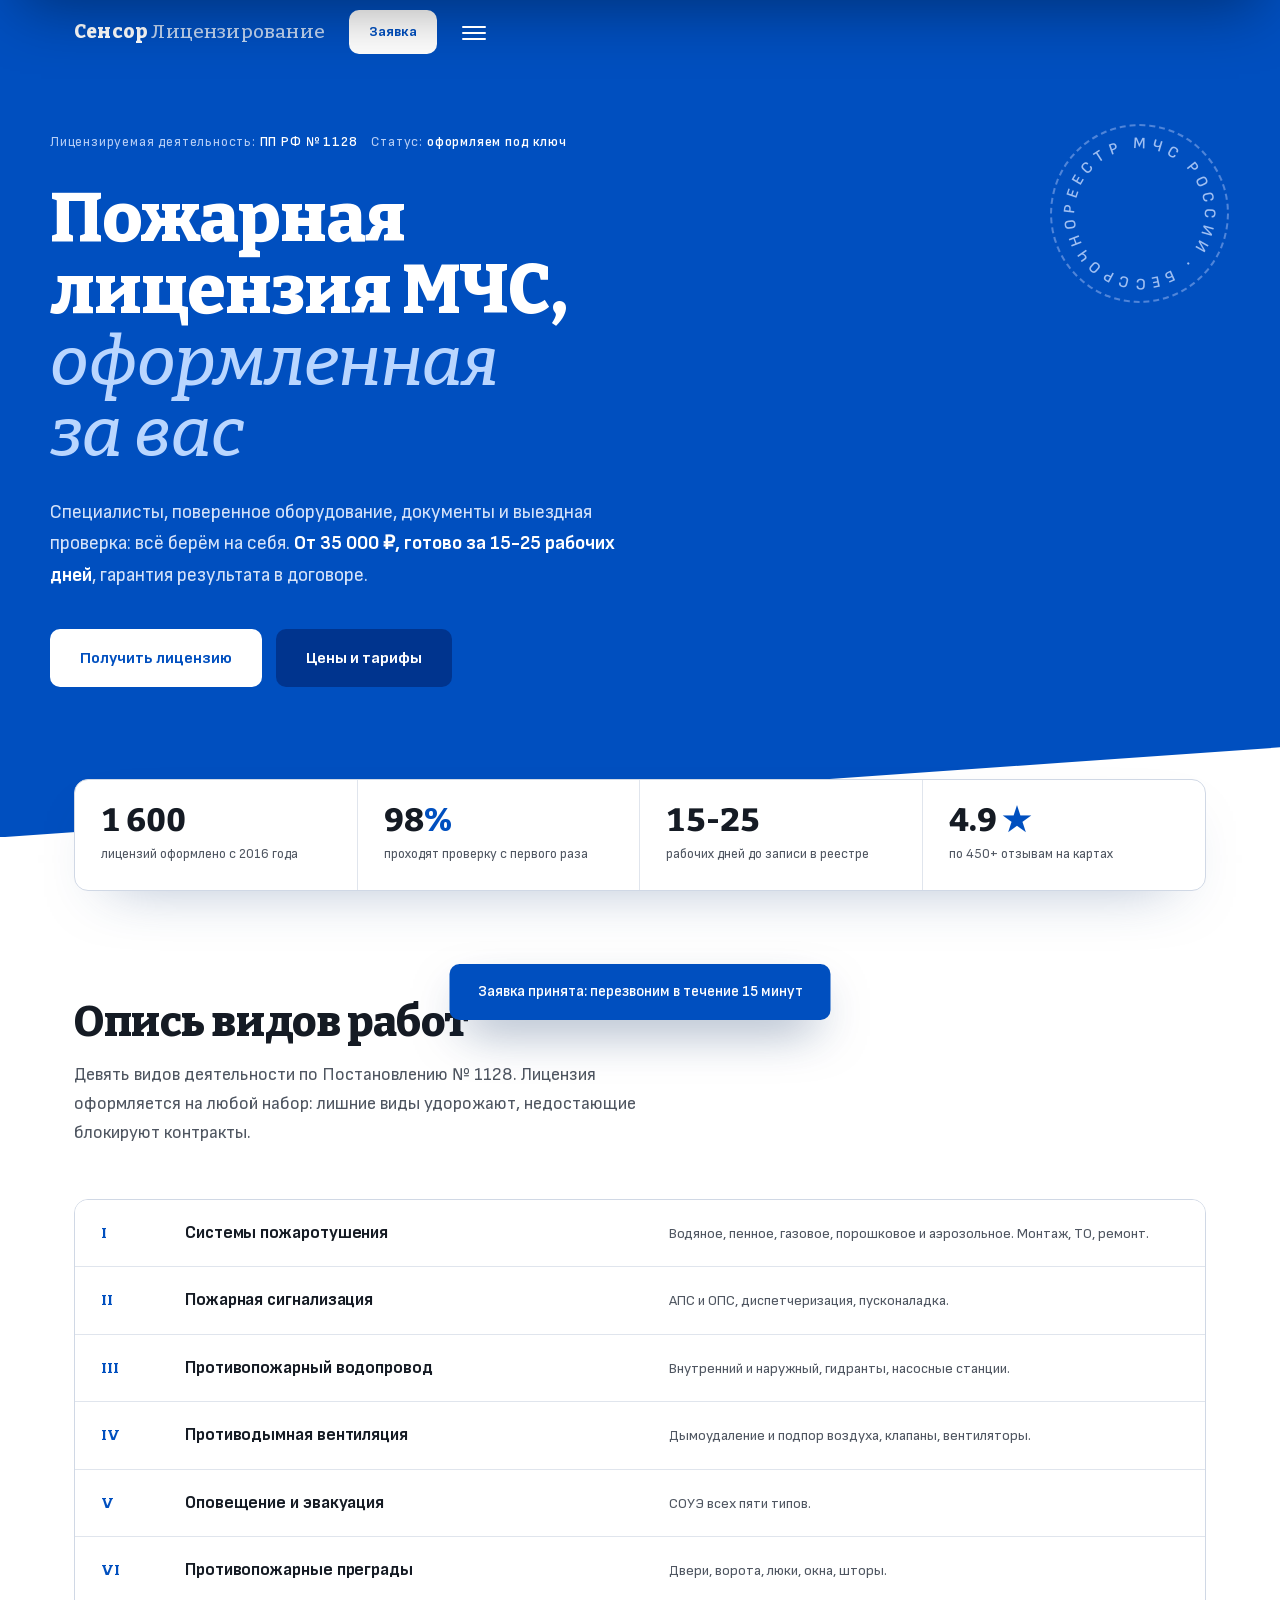
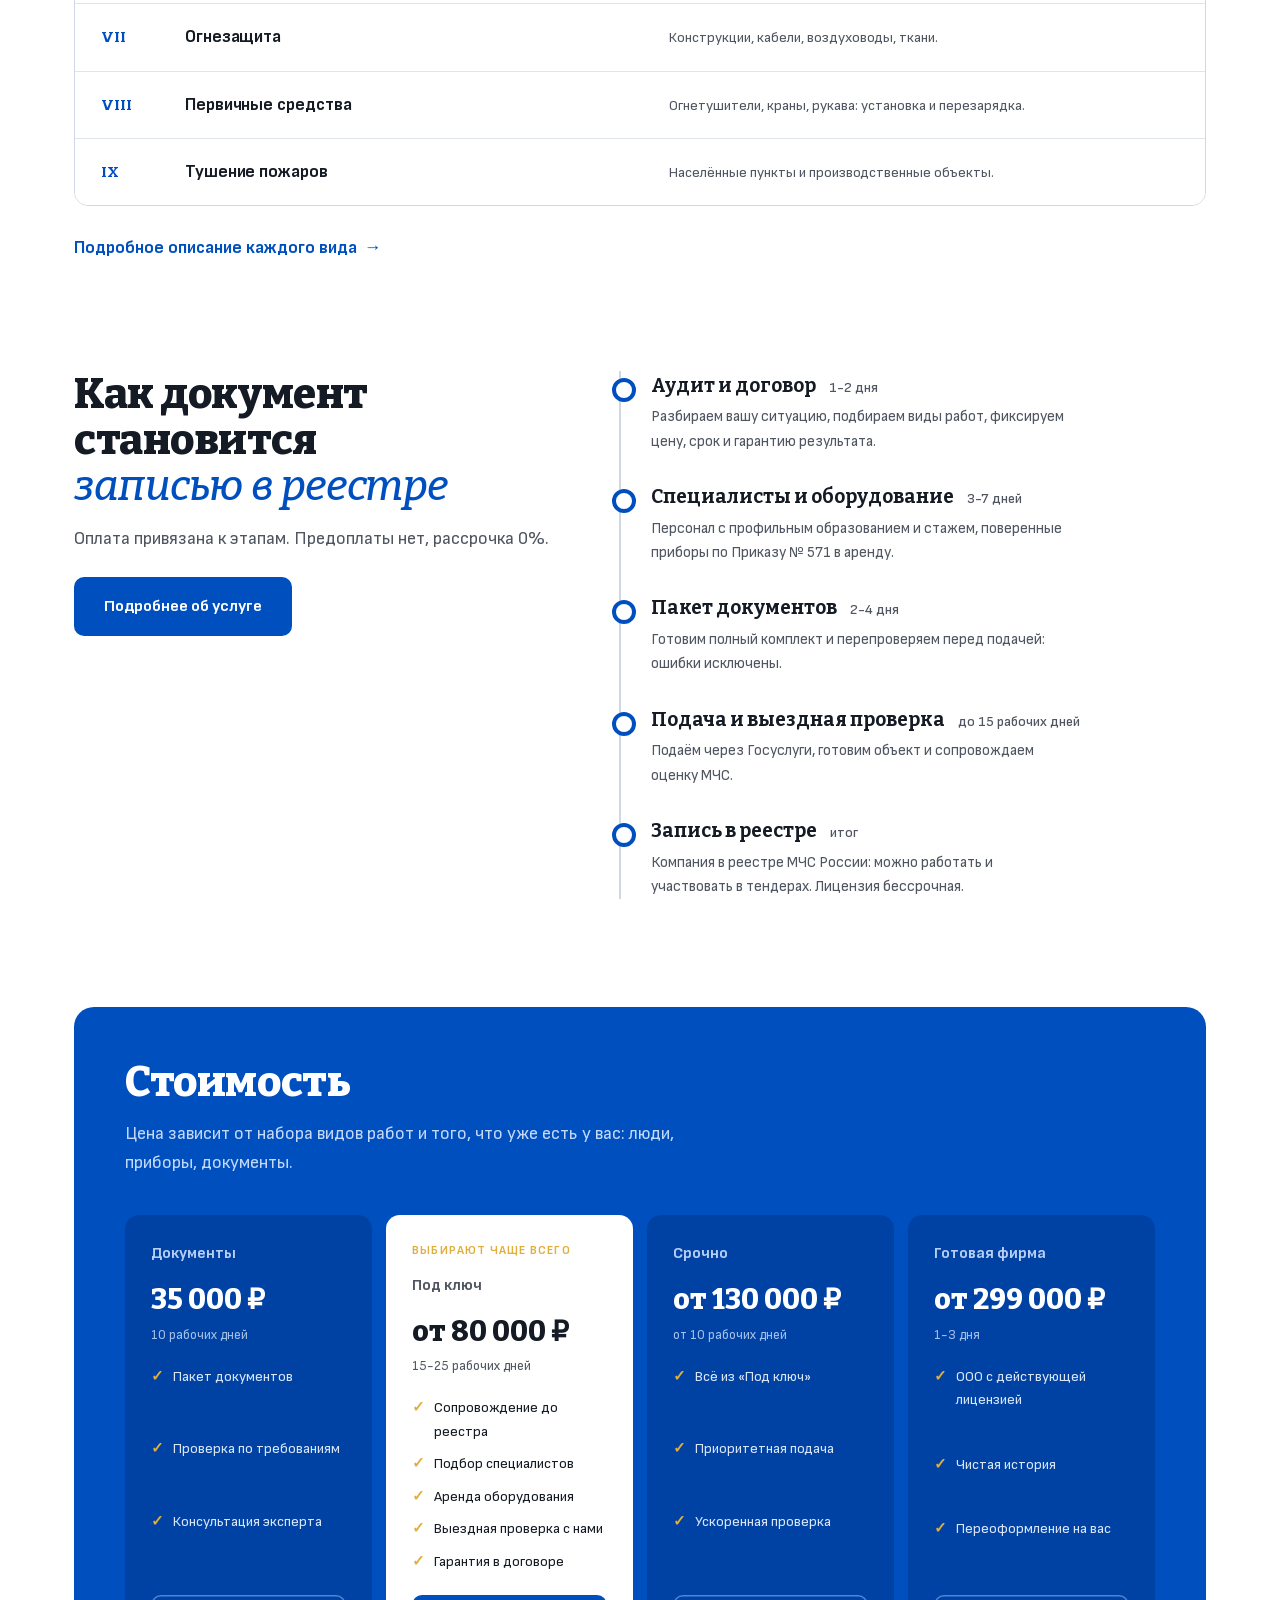
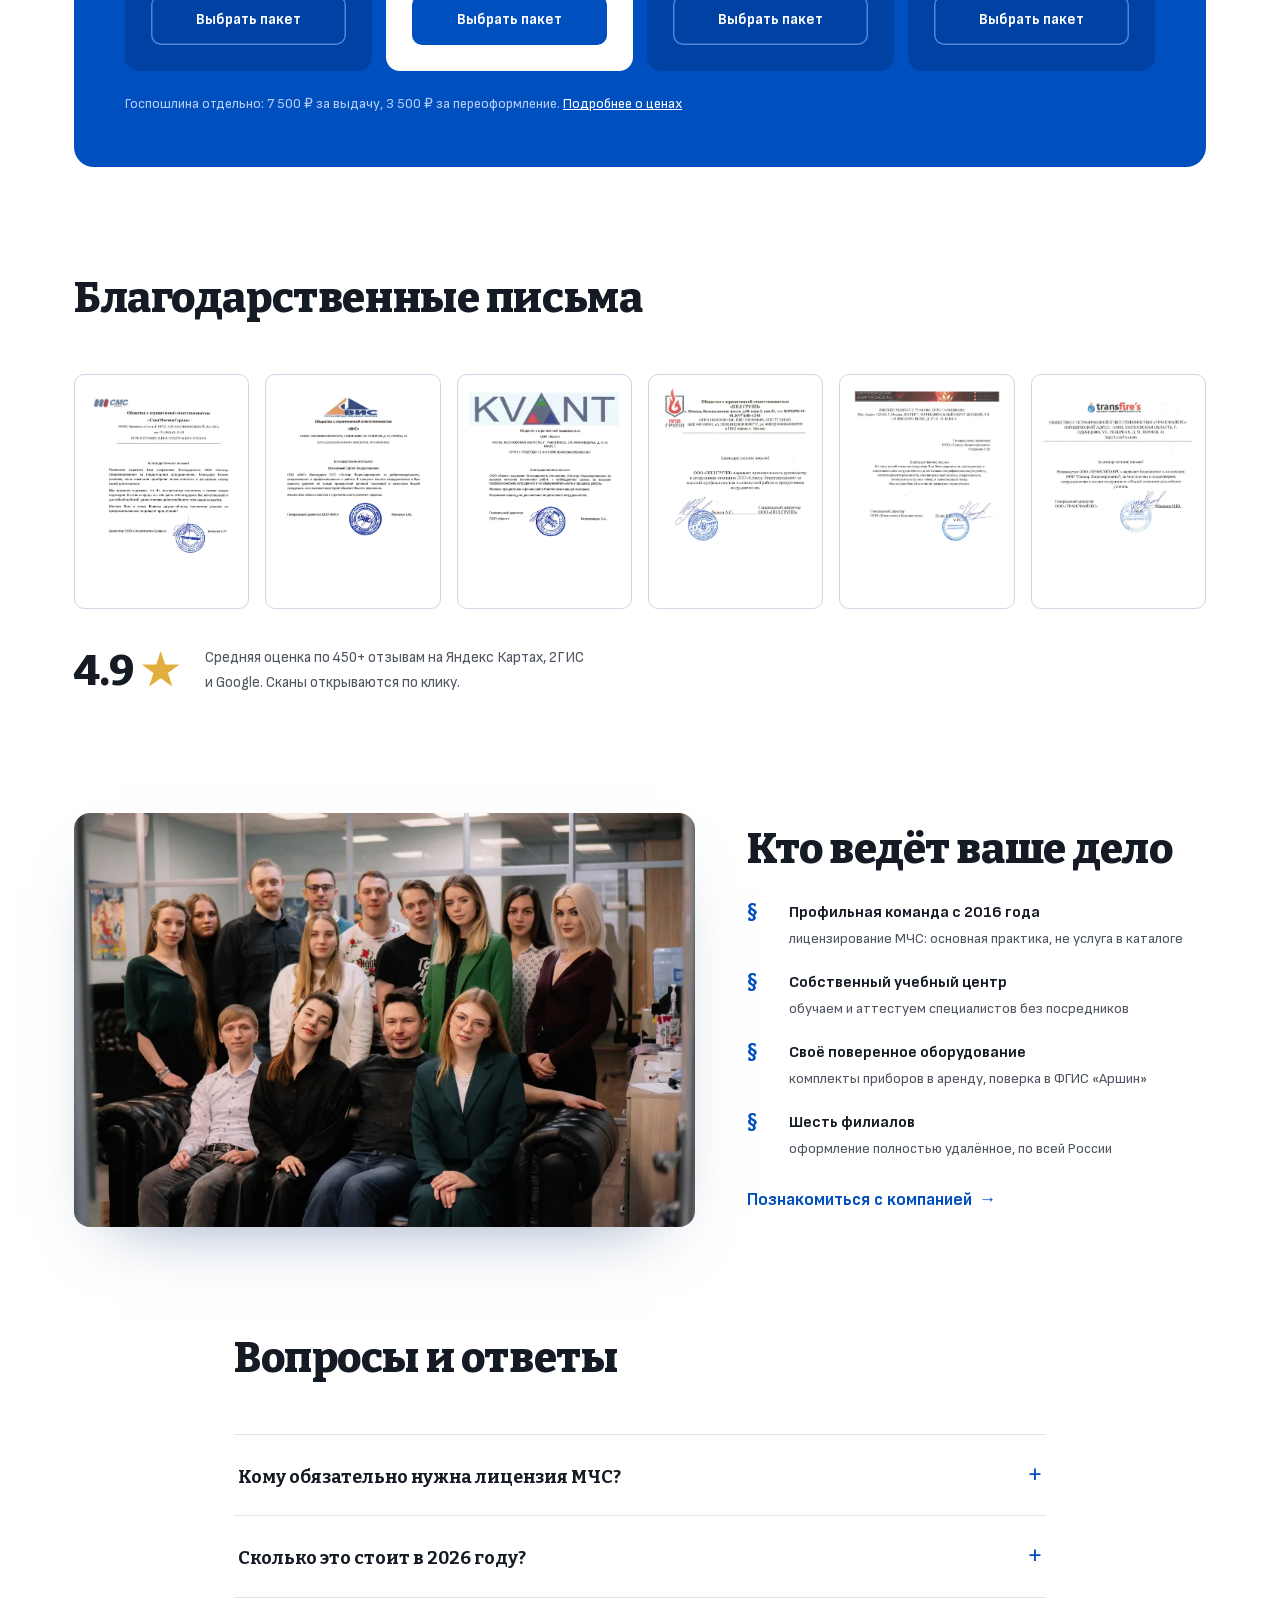
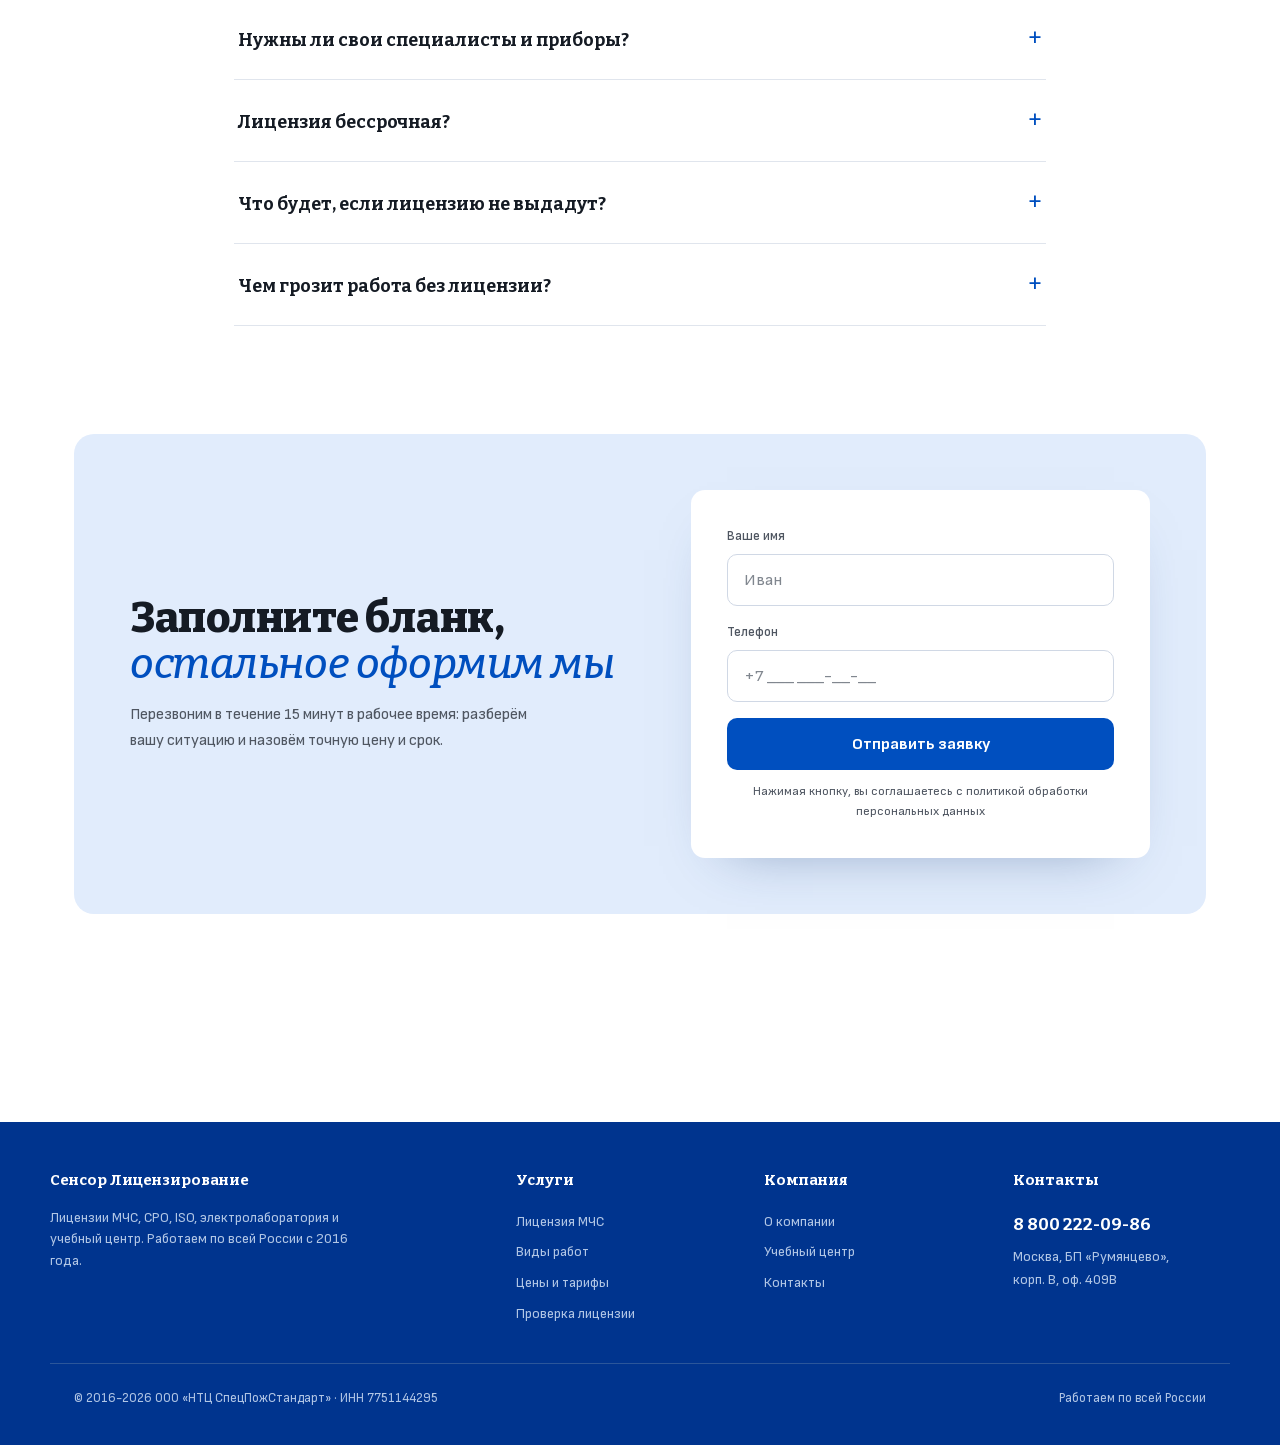
==== commit bd97354d: "v9: «Кобальтовый документ» (impeccable) развёрнут на весь многостраничник — 7 страниц, Bitter+Sofia " ====
--- a/index.html
+++ b/index.html
@@ -3,7 +3,7 @@
 <head>
 <meta charset="utf-8">
 <meta name="viewport" content="width=device-width,initial-scale=1">
-<title>Сенсор Лицензирование: лицензия МЧС под ключ, СРО, обучение | Москва и вся Россия</title>
+<title>Сенсор Лицензирование: пожарная лицензия МЧС под ключ | Москва и вся Россия</title>
 <meta name="robots" content="noindex,nofollow">
 <meta name="description" content="Лицензия МЧС под ключ за 15-25 рабочих дней, переоформление, готовые фирмы, обучение специалистов. С 2016 года, 1600+ лицензий, гарантия в договоре.">
 <link rel="icon" href="assets/favicon.svg" type="image/svg+xml">
@@ -12,28 +12,25 @@
 <meta property="og:type" content="website">
 <meta property="og:site_name" content="Сенсор Лицензирование">
 <meta property="og:locale" content="ru_RU">
-<meta property="og:title" content="Сенсор Лицензирование: лицензия МЧС под ключ, СРО, обучение | Москва и вся Россия">
+<meta property="og:title" content="Сенсор Лицензирование: пожарная лицензия МЧС под ключ | Москва и вся Россия">
 <meta property="og:description" content="Лицензия МЧС под ключ за 15-25 рабочих дней, переоформление, готовые фирмы, обучение специалистов. С 2016 года, 1600+ лицензий, гарантия в договоре.">
 <meta property="og:url" content="https://damn8daniel.github.io/t1-2301c73a/">
 <meta property="og:image" content="https://damn8daniel.github.io/t1-2301c73a/assets/og.jpg">
 <meta property="og:image:width" content="1200">
 <meta property="og:image:height" content="630">
 <meta name="twitter:card" content="summary_large_image">
-<link rel="preload" href="assets/fonts/it-cyrillic-400_900.woff2" as="font" type="font/woff2" crossorigin>
-<link rel="preload" href="assets/fonts/it-latin-400_900.woff2" as="font" type="font/woff2" crossorigin>
-<link rel="preload" href="assets/fonts/jbm-cyrillic-700.woff2" as="font" type="font/woff2" crossorigin>
-<link rel="stylesheet" href="assets/css/main.css?v=8">
+<link rel="preload" href="assets/fonts/bitter-cyrillic-normal-400_800.woff2" as="font" type="font/woff2" crossorigin>
+<link rel="preload" href="assets/fonts/sofia-cyrillic-normal-400_700.woff2" as="font" type="font/woff2" crossorigin>
+<link rel="stylesheet" href="assets/css/main.css?v=9">
 <script type="application/ld+json">
 {"@context":"https://schema.org","@type":"Organization","name":"Сенсор Лицензирование","legalName":"ООО «НТЦ СпецПожСтандарт»","telephone":"+7-800-222-09-86","address":{"@type":"PostalAddress","addressLocality":"Москва","streetAddress":"Киевское шоссе, 22-й км, БП Румянцево, корп. В, оф. 409В"},"foundingDate":"2016","aggregateRating":{"@type":"AggregateRating","ratingValue":"4.9","reviewCount":"450"}}
 </script>
-<link rel="preload" href="assets/real/license-sample.webp" as="image">
 </head>
 <body>
 
-<div class="progress" aria-hidden="true"><i id="pbar"></i></div>
-<nav class="nav"><div class="nav-in">
-  <a class="nav-logo" href="index.html"><img src="assets/real/logo.png" alt="Сенсор Лицензирование" width="125" height="45"></a>
-  <div class="nav-links">
+<header class="nav"><div class="nav-in">
+  <a class="brand" href="index.html">Сенсор <span>Лицензирование</span></a>
+  <nav class="nav-links">
     <a  href="licenziya-mchs.html">Лицензия МЧС</a>
     <a  href="vidy-rabot.html">Виды работ</a>
     <a  href="tseny.html">Цены</a>
@@ -41,159 +38,161 @@
     <a  href="o-kompanii.html">О компании</a>
     <a  href="kontakty.html">Контакты</a>
     <a class="mtel" href="tel:+78002220986">8 800 222-09-86</a>
-  </div>
+  </nav>
   <div class="nav-right">
     <a class="nav-tel" href="tel:+78002220986">8 800 222-09-86</a>
-    <a class="btn" href="kontakty.html#zayavka">Заявка</a>
+    <a class="hbtn" href="kontakty.html#zayavka">Заявка</a>
     <button class="nav-burger" aria-label="Меню"><span></span><span></span><span></span></button>
   </div>
-</div></nav>
+</div></header>
 
 <main>
 
 <section class="hero">
-  <div class="w">
-    <div class="meta">
-      <span class="mono dim">Сенсор Лицензирование</span>
-      <span class="mono dim">Москва · вся Россия · с 2016</span>
-    </div>
-    <h1 class="d1" data-hero-fx>Лицензия МЧС<br><span class="acc">под ключ</span></h1>
-    <div class="sub-row">
-      <p class="lead">Оформляем пожарные лицензии: от аудита до записи в реестре за 15-25 рабочих дней. Гарантия результата зафиксирована в договоре.</p>
-      <div class="cta-row">
-        <a class="btn" href="licenziya-mchs.html">Получить лицензию</a>
-        <a class="btn line" href="tseny.html">Цены</a>
-      </div>
-    </div>
-  </div>
-  <div class="hero-img"><img src="assets/real/license-sample.webp" width="1024" height="364" alt="Лицензия МЧС, оформленная для клиента" data-parallax="20" fetchpriority="high"></div>
+  <div class="seal" aria-hidden="true">
+    <svg viewBox="0 0 100 100"><defs><path id="c" d="M50,50 m-37,0 a37,37 0 1,1 74,0 a37,37 0 1,1 -74,0"/></defs>
+    <text><textPath href="#c">реестр мчс россии · бессрочно · вся рф · реестр мчс россии · бессрочно ·</textPath></text></svg>
+  </div>
+  <div class="w in">
+    <div class="doc-no"><span>Лицензируемая деятельность: <b>ПП РФ № 1128</b></span><span>Статус: <b>оформляем под ключ</b></span></div>
+    <h1>Пожарная лицензия МЧС, <em>оформленная за вас</em></h1>
+    <p class="sub">Специалисты, поверенное оборудование, документы и выездная проверка: всё берём на себя. <b>От 35 000 ₽, готово за 15-25 рабочих дней</b>, гарантия результата в договоре.</p>
+    <div class="cta">
+      <a class="btn" href="licenziya-mchs.html">Получить лицензию</a>
+      <a class="btn deep" href="tseny.html">Цены и тарифы</a>
+    </div>
+  </div>
 </section>
 <div data-mbar-after></div>
 
-<div class="ticker" aria-hidden="true"><div class="tr">
-  <span>Лицензия МЧС</span><span class="acc">/</span><span>Под ключ</span><span class="acc">/</span><span>С 2016 года</span><span class="acc">/</span><span>1600+ лицензий</span><span class="acc">/</span><span>По всей России</span><span class="acc">/</span>
-</div></div>
-
-<section class="blk">
-  <div class="w stats">
-    <div class="stat fx"><div class="v" data-cnt="1600" data-suf="+">0</div><div class="l mono dim">лицензий МЧС оформлено</div></div>
-    <div class="stat fx fx-d1"><div class="v"><span data-cnt="9">0</span> <i>лет</i></div><div class="l mono dim">на рынке, с 2016 года</div></div>
-    <div class="stat fx fx-d2"><div class="v" data-cnt="98" data-suf="%">0</div><div class="l mono dim">проходят проверку с первого раза</div></div>
-    <div class="stat fx fx-d3"><div class="v">4.9 <i>★</i></div><div class="l mono dim">Яндекс Карты и 2ГИС</div></div>
-  </div>
-</section>
-
-<section class="blk-ink wordscene" style="height:180vh">
-  <div class="pin"><div class="w">
-    <p class="words">
-      <span>Работа</span> <span>без</span> <span>лицензии</span> <span>МЧС</span> <span>грозит</span>
-      <span class="accent">штрафом</span> <span class="accent">до</span> <span class="accent">250 000 ₽</span>
-      <span>и</span> <span>остановкой</span> <span>деятельности</span> <span>на</span> <span>90</span> <span>суток.</span>
-      <span>Мы</span> <span>доводим</span> <span>до</span> <span>записи</span> <span>в</span> <span>реестре</span>
-      <span class="accent">за</span> <span class="accent">15-25</span> <span class="accent">дней.</span>
-    </p>
-  </div></div>
-</section>
-
-<section class="blk">
-  <div class="w">
-    <div class="head-row"><h2 class="d2">Чем мы занимаемся</h2><span class="idx">5 направлений</span></div>
-    <div class="svc-list">
-      <a class="svc" href="licenziya-mchs.html">
-        <span class="num">/01</span><h3>Лицензия МЧС под ключ</h3>
-        <p>Монтаж, обслуживание и ремонт средств пожарной безопасности, огнезащита, тушение. От 35 000 ₽, 15-25 рабочих дней.</p>
-        <span class="arr">→</span>
-      </a>
-      <a class="svc" href="licenziya-mchs.html#pereoformlenie">
-        <span class="num">/02</span><h3>Переоформление</h3>
-        <p>Добавление видов работ, смена адреса или реквизитов, периодическое подтверждение раз в 3 года.</p>
-        <span class="arr">→</span>
-      </a>
-      <a class="svc" href="tseny.html">
-        <span class="num">/03</span><h3>Готовая фирма</h3>
-        <p>ООО с действующей лицензией МЧС и чистой историей. Переоформление на вас за 1-3 дня.</p>
-        <span class="arr">→</span>
-      </a>
-      <a class="svc" href="o-kompanii.html#centr">
-        <span class="num">/04</span><h3>Обучение специалистов</h3>
-        <p>Собственный учебный центр: повышение квалификации и аттестация под лицензионные требования.</p>
-        <span class="arr">→</span>
-      </a>
-      <a class="svc" href="proverka.html">
-        <span class="num">/05</span><h3>Проверка лицензии</h3>
-        <p>Проверим ваш статус или статус подрядчика по ИНН в реестре МЧС России. Бесплатно.</p>
-        <span class="arr">→</span>
-      </a>
-    </div>
-  </div>
-</section>
-
-<section class="blk blk-paper blk-rule">
-  <div class="w">
-    <div class="head-row"><h2 class="d2">Три шага до лицензии</h2><span class="idx">15-25 дней</span></div>
+<div class="facts w">
+  <div class="row fx">
+    <div class="fact"><div class="v" data-cnt="1600">0</div><div class="l">лицензий оформлено с 2016 года</div></div>
+    <div class="fact"><div class="v"><span data-cnt="98">0</span><i>%</i></div><div class="l">проходят проверку с первого раза</div></div>
+    <div class="fact"><div class="v">15-25</div><div class="l">рабочих дней до записи в реестре</div></div>
+    <div class="fact"><div class="v">4.9 <i>★</i></div><div class="l">по 450+ отзывам на картах</div></div>
+  </div>
+</div>
+
+<section class="blk"><div class="w">
+  <h2 class="t">Опись видов работ</h2>
+  <p class="t-sub">Девять видов деятельности по Постановлению № 1128. Лицензия оформляется на любой набор: лишние виды удорожают, недостающие блокируют контракты.</p>
+
+  <div class="ledger mt fx">
+    <div class="li-row"><span class="no">I</span><h3>Системы пожаротушения</h3><p>Водяное, пенное, газовое, порошковое и аэрозольное. Монтаж, ТО, ремонт.</p></div>
+    <div class="li-row"><span class="no">II</span><h3>Пожарная сигнализация</h3><p>АПС и ОПС, диспетчеризация, пусконаладка.</p></div>
+    <div class="li-row"><span class="no">III</span><h3>Противопожарный водопровод</h3><p>Внутренний и наружный, гидранты, насосные станции.</p></div>
+    <div class="li-row"><span class="no">IV</span><h3>Противодымная вентиляция</h3><p>Дымоудаление и подпор воздуха, клапаны, вентиляторы.</p></div>
+    <div class="li-row"><span class="no">V</span><h3>Оповещение и эвакуация</h3><p>СОУЭ всех пяти типов.</p></div>
+    <div class="li-row"><span class="no">VI</span><h3>Противопожарные преграды</h3><p>Двери, ворота, люки, окна, шторы.</p></div>
+    <div class="li-row"><span class="no">VII</span><h3>Огнезащита</h3><p>Конструкции, кабели, воздуховоды, ткани.</p></div>
+    <div class="li-row"><span class="no">VIII</span><h3>Первичные средства</h3><p>Огнетушители, краны, рукава: установка и перезарядка.</p></div>
+    <div class="li-row"><span class="no">IX</span><h3>Тушение пожаров</h3><p>Населённые пункты и производственные объекты.</p></div>
+  </div>
+  <p class="mt" style="margin-top:28px"><a class="tlink" href="vidy-rabot.html">Подробное описание каждого вида</a></p>
+</div></section>
+
+<section class="blk" style="padding-top:0"><div class="w spread">
+  <div class="stick fx">
+    <h2 class="t">Как документ становится <em>записью в реестре</em></h2>
+    <p class="t-sub">Оплата привязана к этапам. Предоплаты нет, рассрочка 0%.</p>
+    <p style="margin-top:24px"><a class="btn fill" href="licenziya-mchs.html">Подробнее об услуге</a></p>
+  </div>
+
+  <div class="timeline fx">
+    <div class="tstep"><h3>Аудит и договор <span>1-2 дня</span></h3><p>Разбираем вашу ситуацию, подбираем виды работ, фиксируем цену, срок и гарантию результата.</p></div>
+    <div class="tstep"><h3>Специалисты и оборудование <span>3-7 дней</span></h3><p>Персонал с профильным образованием и стажем, поверенные приборы по Приказу № 571 в аренду.</p></div>
+    <div class="tstep"><h3>Пакет документов <span>2-4 дня</span></h3><p>Готовим полный комплект и перепроверяем перед подачей: ошибки исключены.</p></div>
+    <div class="tstep"><h3>Подача и выездная проверка <span>до 15 рабочих дней</span></h3><p>Подаём через Госуслуги, готовим объект и сопровождаем оценку МЧС.</p></div>
+    <div class="tstep"><h3>Запись в реестре <span>итог</span></h3><p>Компания в реестре МЧС России: можно работать и участвовать в тендерах. Лицензия бессрочная.</p></div>
+  </div>
+</div></section>
+
+<section class="blk" style="padding-top:0"><div class="w">
+  <div class="shelf fx">
+    <h2 class="t">Стоимость</h2>
+    <p class="t-sub">Цена зависит от набора видов работ и того, что уже есть у вас: люди, приборы, документы.</p>
+
+    <div class="tiers">
+      <div class="tier"><h3>Документы</h3><div class="pr">35 000 ₽</div><div class="tm">10 рабочих дней</div>
+        <ul><li>Пакет документов</li><li>Проверка по требованиям</li><li>Консультация эксперта</li></ul>
+        <a class="btn" href="kontakty.html#zayavka">Выбрать пакет</a></div>
+      <div class="tier star"><div class="tg">Выбирают чаще всего</div><h3>Под ключ</h3><div class="pr">от 80 000 ₽</div><div class="tm">15-25 рабочих дней</div>
+        <ul><li>Сопровождение до реестра</li><li>Подбор специалистов</li><li>Аренда оборудования</li><li>Выездная проверка с нами</li><li>Гарантия в договоре</li></ul>
+        <a class="btn" href="kontakty.html#zayavka">Выбрать пакет</a></div>
+      <div class="tier"><h3>Срочно</h3><div class="pr">от 130 000 ₽</div><div class="tm">от 10 рабочих дней</div>
+        <ul><li>Всё из «Под ключ»</li><li>Приоритетная подача</li><li>Ускоренная проверка</li></ul>
+        <a class="btn" href="kontakty.html#zayavka">Выбрать пакет</a></div>
+      <div class="tier"><h3>Готовая фирма</h3><div class="pr">от 299 000 ₽</div><div class="tm">1-3 дня</div>
+        <ul><li>ООО с действующей лицензией</li><li>Чистая история</li><li>Переоформление на вас</li></ul>
+        <a class="btn" href="kontakty.html#zayavka">Выбрать пакет</a></div>
+    </div>
+    <p class="fee">Госпошлина отдельно: 7 500 ₽ за выдачу, 3 500 ₽ за переоформление. <a href="tseny.html" style="color:#fff;text-decoration:underline">Подробнее о ценах</a></p>
+  </div>
+</div></section>
+
+<section class="blk" style="padding-top:0"><div class="w">
+  <h2 class="t">Благодарственные письма</h2>
+  <div class="desk mt fx">
+    <a href="assets/real/pismo_1.webp" target="_blank" rel="noopener"><img loading="lazy" src="assets/real/pismo_1.webp" width="815" height="1127" alt="Благодарственное письмо клиента, скан 1"></a>
+    <a href="assets/real/pismo_2.webp" target="_blank" rel="noopener"><img loading="lazy" src="assets/real/pismo_2.webp" width="815" height="1127" alt="Благодарственное письмо клиента, скан 2"></a>
+    <a href="assets/real/pismo_3.webp" target="_blank" rel="noopener"><img loading="lazy" src="assets/real/pismo_3.webp" width="815" height="1127" alt="Благодарственное письмо клиента, скан 3"></a>
+    <a href="assets/real/pismo_4.webp" target="_blank" rel="noopener"><img loading="lazy" src="assets/real/pismo_4.webp" width="815" height="1127" alt="Благодарственное письмо клиента, скан 4"></a>
+    <a href="assets/real/pismo_5.webp" target="_blank" rel="noopener"><img loading="lazy" src="assets/real/pismo_5.webp" width="815" height="1127" alt="Благодарственное письмо клиента, скан 5"></a>
+    <a href="assets/real/pismo_6.webp" target="_blank" rel="noopener"><img loading="lazy" src="assets/real/pismo_6.webp" width="815" height="1127" alt="Благодарственное письмо клиента, скан 6"></a>
+  </div>
+  <div class="praise fx">
+    <div class="score">4.9 <i>★</i></div>
+    <p>Средняя оценка по 450+ отзывам на Яндекс Картах, 2ГИС и Google. Сканы открываются по клику.</p>
+  </div>
+</div></section>
+
+<section class="blk" style="padding-top:0"><div class="w team">
+  <div class="ph fx"><img loading="lazy" src="assets/real/office.webp" width="1024" height="683" alt="Команда компании Сенсор Лицензирование"></div>
+  <div class="fx">
+    <h2 class="t">Кто ведёт ваше дело</h2>
+    <ul>
+      <li><div><b>Профильная команда с 2016 года</b><span>лицензирование МЧС: основная практика, не услуга в каталоге</span></div></li>
+      <li><div><b>Собственный учебный центр</b><span>обучаем и аттестуем специалистов без посредников</span></div></li>
+      <li><div><b>Своё поверенное оборудование</b><span>комплекты приборов в аренду, поверка в ФГИС «Аршин»</span></div></li>
+      <li><div><b>Шесть филиалов</b><span>оформление полностью удалённое, по всей России</span></div></li>
+    </ul>
+    <p style="margin-top:24px"><a class="tlink" href="o-kompanii.html">Познакомиться с компанией</a></p>
+  </div>
+</div></section>
+
+<section class="blk" style="padding-top:0"><div class="w" style="max-width:860px">
+  <h2 class="t">Вопросы и ответы</h2>
+
+  <div class="qa mt fx">
+    <details><summary>Кому обязательно нужна лицензия МЧС?</summary><p class="ans">Организациям и ИП, которые выполняют монтаж, ТО и ремонт средств обеспечения пожарной безопасности, огнезащиту или тушение пожаров. В том числе для участия в тендерах по 44-ФЗ и 223-ФЗ.</p></details>
+    <details><summary>Сколько это стоит в 2026 году?</summary><p class="ans">Госпошлина 7 500 ₽. Сопровождение: от 35 000 ₽ за подготовку документов до 80 000-130 000 ₽ за полный пакет со специалистами и оборудованием.</p></details>
+    <details><summary>Нужны ли свои специалисты и приборы?</summary><p class="ans">Да, это лицензионные требования. Помогаем с подбором персонала и сдаём поверенное оборудование в аренду: покупать не обязательно.</p></details>
+    <details><summary>Лицензия бессрочная?</summary><p class="ans">Да, действует бессрочно и по всей России. Раз в 3 года проходит периодическое подтверждение соответствия: сопровождаем и его.</p></details>
+    <details><summary>Что будет, если лицензию не выдадут?</summary><p class="ans">Гарантия результата зафиксирована в договоре: при отказе по нашей вине вернём оплату полностью. На практике 98% клиентов проходят проверку с первого раза.</p></details>
+    <details><summary>Чем грозит работа без лицензии?</summary><p class="ans">Штраф до 250 000 ₽ для юрлиц и приостановка деятельности до 90 суток по КоАП РФ, отстранение от тендеров.</p></details>
+  </div>
+</div></section>
+
+<section class="blk" style="padding-top:0"><div class="w">
+
+  <div class="blank fx" id="zayavka">
     <div>
-      <div class="step-row fx"><div class="num">01</div><div><h3>Аудит и договор</h3><p>Разбираем вашу ситуацию, подбираем виды работ, фиксируем цену, срок и гарантию результата.</p></div><span class="dur">1-2 дня</span></div>
-      <div class="step-row fx"><div class="num">02</div><div><h3>Специалисты, оборудование, документы</h3><p>Закрываем лицензионные требования: персонал со стажем, поверенные приборы в аренду, полный пакет документов.</p></div><span class="dur">5-10 дней</span></div>
-      <div class="step-row fx"><div class="num">03</div><div><h3>Подача и запись в реестре</h3><p>Подаём через Госуслуги, сопровождаем выездную проверку МЧС. Итог: ваша компания в реестре.</p></div><span class="dur">до 15 раб. дней</span></div>
-    </div>
-    <div style="margin-top:40px" class="fx"><a class="tlink" href="licenziya-mchs.html#etapy">Все шесть этапов подробно</a></div>
-  </div>
-</section>
-
-<section class="blk blk-rule" style="padding-bottom:0">
-  <div class="w">
-    <div class="head-row"><h2 class="d2">Нам пишут благодарности</h2><span class="idx">4.9 ★ · 450+ отзывов</span></div>
-    <p class="head-sub lead">Средняя оценка на Яндекс Картах, 2ГИС и Google. Ниже реальные письма клиентов: нажмите, чтобы открыть скан.</p>
-  </div>
-  <div class="hscroll">
-    <a class="hcard-img" href="assets/real/pismo_1.webp" target="_blank" rel="noopener"><img loading="lazy" src="assets/real/pismo_1.webp" width="815" height="1127" alt="Благодарственное письмо клиента, скан 1"></a>
-    <a class="hcard-img" href="assets/real/pismo_2.webp" target="_blank" rel="noopener"><img loading="lazy" src="assets/real/pismo_2.webp" width="815" height="1127" alt="Благодарственное письмо клиента, скан 2"></a>
-    <a class="hcard-img" href="assets/real/pismo_3.webp" target="_blank" rel="noopener"><img loading="lazy" src="assets/real/pismo_3.webp" width="815" height="1127" alt="Благодарственное письмо клиента, скан 3"></a>
-    <a class="hcard-img" href="assets/real/pismo_4.webp" target="_blank" rel="noopener"><img loading="lazy" src="assets/real/pismo_4.webp" width="815" height="1127" alt="Благодарственное письмо клиента, скан 4"></a>
-    <a class="hcard-img" href="assets/real/pismo_5.webp" target="_blank" rel="noopener"><img loading="lazy" src="assets/real/pismo_5.webp" width="815" height="1127" alt="Благодарственное письмо клиента, скан 5"></a>
-    <a class="hcard-img" href="assets/real/pismo_6.webp" target="_blank" rel="noopener"><img loading="lazy" src="assets/real/pismo_6.webp" width="815" height="1127" alt="Благодарственное письмо клиента, скан 6"></a>
-  </div>
-</section>
-
-<section class="blk" style="padding-bottom:0">
-  <div class="w">
-    <div class="head-row"><h2 class="d2">Команда в теме с 2016 года</h2></div>
-    <p class="head-sub lead">Лицензирование МЧС наш основной профиль, а не одна из ста услуг.</p>
-  </div>
-  <div class="img-full zoom-img fx-scale"><img loading="lazy" src="assets/real/office.webp" width="1024" height="683" alt="Команда компании Сенсор Лицензирование в офисе"></div>
-  <div class="w" style="padding-top:36px;padding-bottom:8px"><a class="tlink" href="o-kompanii.html">Познакомиться с компанией</a></div>
-</section>
-
-<section class="blk">
-  <div class="w">
-    <div class="head-row"><h2 class="d2">Коротко о главном</h2></div>
-    <div class="faq">
-      <div class="fi"><button class="fq">Сколько стоит лицензия МЧС?</button><div class="fa"><div><p>Госпошлина: 7 500 ₽. Сопровождение под ключ: от 35 000 ₽ за документы до 80 000-130 000 ₽ за полный пакет со специалистами и оборудованием. Подробности на странице цен.</p></div></div></div>
-      <div class="fi"><button class="fq">Сколько ждать?</button><div class="fa"><div><p>Полный цикл занимает 15-25 рабочих дней, в срочном режиме от 10 дней. Заявление в МЧС рассматривается до 15 рабочих дней.</p></div></div></div>
-      <div class="fi"><button class="fq">Лицензия бессрочная?</button><div class="fa"><div><p>Да, действует бессрочно и по всей России. Раз в 3 года проходит периодическое подтверждение соответствия, его мы тоже сопровождаем.</p></div></div></div>
-      <div class="fi"><button class="fq">А если лицензию не выдадут?</button><div class="fa"><div><p>Гарантия результата зафиксирована в договоре: если отказ произойдёт по нашей вине, вернём оплату полностью. На практике 98% клиентов проходят проверку с первого раза.</p></div></div></div>
-    </div>
-    <div style="margin-top:36px" class="fx"><a class="tlink" href="licenziya-mchs.html#faq">Все вопросы и ответы</a></div>
-  </div>
-</section>
-
-<section class="blk blk-ink cta-final">
-  <div class="w">
-    <h2 class="d1 fx">Начните<br>с бесплатного <span class="acc">аудита</span></h2>
-    <div class="row fx fx-d1">
-      <p class="lead">Перезвоним за 15 минут, разберём вашу ситуацию и назовём точную цену и срок.</p>
-      <div style="display:flex;gap:14px;flex-wrap:wrap">
-        <a class="btn inv" href="kontakty.html#zayavka">Оставить заявку</a>
-        <a class="btn line" style="color:#FAFAF7;border-color:rgba(250,250,247,.4)" href="tel:+78002220986">8 800 222-09-86</a>
-      </div>
-    </div>
-  </div>
-</section>
+      <h2 class="t">Заполните бланк, <em>остальное оформим мы</em></h2>
+      <p class="note">Перезвоним в течение 15 минут в рабочее время: разберём вашу ситуацию и назовём точную цену и срок.</p>
+    </div>
+    <form class="form" onsubmit="return submitForm(event)">
+      <div class="fld"><label for="f-name">Ваше имя</label><input id="f-name" name="name" placeholder="Иван" required autocomplete="name"></div>
+      <div class="fld"><label for="f-phone">Телефон</label><input id="f-phone" name="phone" type="tel" placeholder="+7 ___ ___-__-__" required autocomplete="tel"></div>
+      <button class="btn" type="submit">Отправить заявку</button>
+      <div class="fine">Нажимая кнопку, вы соглашаетесь с политикой обработки персональных данных</div>
+    </form>
+  </div>
+</div></section>
 
 </main>
 
 <footer>
-  <div class="w"><div class="f-big">Сенсор<span>.</span></div></div>
   <div class="w f-cols">
     <div class="f-brand">
       <b>Сенсор Лицензирование</b>
@@ -222,8 +221,8 @@
 </footer>
 
 <div class="mbar" id="mbar">
-  <a class="btn line" href="tel:+78002220986">Позвонить</a>
-  <a class="btn" href="kontakty.html#zayavka">Заявка</a>
+  <a class="btn line" href="tel:+78002220986" style="background:#fff">Позвонить</a>
+  <a class="btn fill" href="kontakty.html#zayavka">Заявка</a>
 </div>
 
 <dialog class="modal" id="leadModal">
@@ -233,13 +232,13 @@
     <p>Перезвоним в течение 15 минут в рабочее время, рассчитаем стоимость и срок.</p>
     <div class="fld"><label for="m-name">Ваше имя</label><input id="m-name" name="name" placeholder="Иван" required autocomplete="name"></div>
     <div class="fld"><label for="m-phone">Телефон</label><input id="m-phone" name="phone" type="tel" placeholder="+7 ___ ___-__-__" required autocomplete="tel"></div>
-    <button class="btn" type="submit">Отправить</button>
+    <button class="btn" type="submit">Отправить заявку</button>
     <div class="fine">Нажимая кнопку, вы соглашаетесь с политикой обработки персональных данных</div>
   </form>
 </dialog>
 
-<div class="toast" id="toast">Заявка принята. Перезвоним в течение 15 минут</div>
-
-<script src="assets/js/main.js?v=8" defer></script>
+<div class="toast" id="toast">Заявка принята: перезвоним в течение 15 минут</div>
+
+<script src="assets/js/main.js?v=9" defer></script>
 </body>
 </html>
--- a/assets/css/main.css
+++ b/assets/css/main.css
@@ -1,327 +1,306 @@
-@font-face{font-family:'Inter Tight';font-style:normal;font-weight:400 900;font-display:swap;src:url(../fonts/it-cyrillic-400_900.woff2) format('woff2');unicode-range:U+0301, U+0400-045F, U+0490-0491, U+04B0-04B1, U+2116}
-@font-face{font-family:'Inter Tight';font-style:normal;font-weight:400 900;font-display:swap;src:url(../fonts/it-latin-400_900.woff2) format('woff2');unicode-range:U+0000-00FF, U+0131, U+0152-0153, U+02BB-02BC, U+02C6, U+02DA, U+02DC, U+0304, U+0308, U+0329, U+2000-206F, U+20AC, U+2122, U+2191, U+2193, U+2212, U+2215, U+FEFF, U+FFFD}
-@font-face{font-family:'JetBrains Mono';font-style:normal;font-weight:400;font-display:swap;src:url(../fonts/jbm-cyrillic-400.woff2) format('woff2');unicode-range:U+0301, U+0400-045F, U+0490-0491, U+04B0-04B1, U+2116}
-@font-face{font-family:'JetBrains Mono';font-style:normal;font-weight:400;font-display:swap;src:url(../fonts/jbm-latin-400.woff2) format('woff2');unicode-range:U+0000-00FF, U+0131, U+0152-0153, U+02BB-02BC, U+02C6, U+02DA, U+02DC, U+0304, U+0308, U+0329, U+2000-206F, U+20AC, U+2122, U+2191, U+2193, U+2212, U+2215, U+FEFF, U+FFFD}
-@font-face{font-family:'JetBrains Mono';font-style:normal;font-weight:700;font-display:swap;src:url(../fonts/jbm-cyrillic-700.woff2) format('woff2');unicode-range:U+0301, U+0400-045F, U+0490-0491, U+04B0-04B1, U+2116}
-@font-face{font-family:'JetBrains Mono';font-style:normal;font-weight:700;font-display:swap;src:url(../fonts/jbm-latin-700.woff2) format('woff2');unicode-range:U+0000-00FF, U+0131, U+0152-0153, U+02BB-02BC, U+02C6, U+02DA, U+02DC, U+0304, U+0308, U+0329, U+2000-206F, U+20AC, U+2122, U+2191, U+2193, U+2212, U+2215, U+FEFF, U+FFFD}
+@font-face{font-family:'Bitter';font-style:italic;font-weight:400 600;font-display:swap;src:url(../fonts/bitter-cyrillic-italic-400_600.woff2) format('woff2');unicode-range:U+0301, U+0400-045F, U+0490-0491, U+04B0-04B1, U+2116}
+@font-face{font-family:'Bitter';font-style:italic;font-weight:400 600;font-display:swap;src:url(../fonts/bitter-latin-italic-400_600.woff2) format('woff2');unicode-range:U+0000-00FF, U+0131, U+0152-0153, U+02BB-02BC, U+02C6, U+02DA, U+02DC, U+0304, U+0308, U+0329, U+2000-206F, U+20AC, U+2122, U+2191, U+2193, U+2212, U+2215, U+FEFF, U+FFFD}
+@font-face{font-family:'Bitter';font-style:normal;font-weight:400 800;font-display:swap;src:url(../fonts/bitter-cyrillic-normal-400_800.woff2) format('woff2');unicode-range:U+0301, U+0400-045F, U+0490-0491, U+04B0-04B1, U+2116}
+@font-face{font-family:'Bitter';font-style:normal;font-weight:400 800;font-display:swap;src:url(../fonts/bitter-latin-normal-400_800.woff2) format('woff2');unicode-range:U+0000-00FF, U+0131, U+0152-0153, U+02BB-02BC, U+02C6, U+02DA, U+02DC, U+0304, U+0308, U+0329, U+2000-206F, U+20AC, U+2122, U+2191, U+2193, U+2212, U+2215, U+FEFF, U+FFFD}
+@font-face{font-family:'Sofia Sans';font-style:normal;font-weight:400 700;font-display:swap;src:url(../fonts/sofia-cyrillic-normal-400_700.woff2) format('woff2');unicode-range:U+0301, U+0400-045F, U+0490-0491, U+04B0-04B1, U+2116}
+@font-face{font-family:'Sofia Sans';font-style:normal;font-weight:400 700;font-display:swap;src:url(../fonts/sofia-latin-normal-400_700.woff2) format('woff2');unicode-range:U+0000-00FF, U+0131, U+0152-0153, U+02BB-02BC, U+02C6, U+02DA, U+02DC, U+0304, U+0308, U+0329, U+2000-206F, U+20AC, U+2122, U+2191, U+2193, U+2212, U+2215, U+FEFF, U+FFFD}
 
 /* ============================================================
-   Сенсор Лицензирование · v8 «NYC»
-   Жёсткая сетка, гротеск капсом, чёрный/белый + кобальт,
-   нулевые радиусы, инверсия по ховеру, видимые линейки
+   Сенсор Лицензирование · v9 «Кобальтовый документ»
+   Развитие варианта impeccable: drenched-кобальт, Bitter + Sofia Sans,
+   реестровая опись, гербовая печать, бланк заявки
    ============================================================ */
 :root{
-  --bg:#FAFAF7; --paper:#FFFFFF; --ink:#0A0A0B; --mut:#5E5E66;
-  --line:rgba(10,10,11,.92); --hair:rgba(10,10,11,.14);
-  --acc:#1F4FFF; --acc-soft:#E8EDFF;
-  --w:1280px;
-  --ease:cubic-bezier(.22,.68,.26,.99);
+  --cobalt:oklch(0.46 0.19 259);
+  --cobalt-deep:oklch(0.36 0.16 259);
+  --cobalt-line:oklch(0.62 0.14 259);
+  --sky:oklch(0.94 0.025 259);
+  --bg:oklch(1 0 0);
+  --ink:oklch(0.22 0.02 259);
+  --mut:oklch(0.45 0.02 259);
+  --gold:oklch(0.78 0.14 85);
+  --bd:oklch(0.88 0.02 259);
+  --bd2:oklch(0.92 0.012 259);
+  --r:10px;
+  --ease:cubic-bezier(.19,1,.22,1);
 }
 *{margin:0;padding:0;box-sizing:border-box}
 html{scroll-behavior:smooth;-webkit-text-size-adjust:100%}
-body{font-family:'Inter Tight',-apple-system,sans-serif;color:var(--ink);background:var(--bg);
-  font-size:17px;line-height:1.6;letter-spacing:-.01em;-webkit-font-smoothing:antialiased;overflow-x:clip}
+body{font-family:'Sofia Sans',sans-serif;background:var(--bg);color:var(--ink);font-size:17.5px;line-height:1.62;-webkit-font-smoothing:antialiased;overflow-x:clip}
 a{color:inherit;text-decoration:none}
 img{display:block;max-width:100%;height:auto}
 button{font-family:inherit}
-::selection{background:var(--acc);color:#fff}
-.w{max-width:var(--w);margin:0 auto;padding:0 28px}
-
-/* ---------- типографика ---------- */
-.d1{font-size:clamp(46px,8.6vw,128px);font-weight:900;line-height:.94;letter-spacing:-.025em;text-transform:uppercase}
-.d2{font-size:clamp(32px,4.6vw,64px);font-weight:850;line-height:.98;letter-spacing:-.02em;text-transform:uppercase}
-.h3{font-size:clamp(19px,1.8vw,24px);font-weight:700;letter-spacing:-.015em}
-.lead{font-size:clamp(17px,1.45vw,21px);line-height:1.55;color:var(--mut);font-weight:450}
-.mono{font-family:'JetBrains Mono',monospace;font-size:11.5px;font-weight:700;letter-spacing:.14em;text-transform:uppercase}
-.mono.dim{color:var(--mut);font-weight:400}
-.acc{color:var(--acc)}
-
-/* ---------- кнопки ---------- */
-.btn{display:inline-flex;align-items:center;justify-content:center;gap:12px;
-  background:var(--ink);color:#fff;border:1px solid var(--ink);cursor:pointer;
-  font-family:'JetBrains Mono',monospace;font-size:12.5px;font-weight:700;letter-spacing:.12em;text-transform:uppercase;
-  padding:18px 32px;border-radius:0;transition:background .22s,color .22s,border-color .22s}
-.btn:hover{background:var(--acc);border-color:var(--acc)}
-.btn:active{transform:translateY(1px)}
-.btn.line{background:transparent;color:var(--ink)}
-.btn.line:hover{background:var(--ink);color:#fff}
-.btn.inv{background:#fff;color:var(--ink);border-color:#fff}
-.btn.inv:hover{background:var(--acc);color:#fff;border-color:var(--acc)}
-.btn.sm{padding:12px 20px;font-size:11.5px}
-.tlink{font-family:'JetBrains Mono',monospace;font-size:12px;font-weight:700;letter-spacing:.12em;text-transform:uppercase;
-  color:var(--ink);display:inline-flex;gap:10px;align-items:center;border-bottom:1.5px solid var(--ink);padding-bottom:4px;transition:color .2s,border-color .2s}
-.tlink::after{content:"→";transition:transform .25s}
-.tlink:hover{color:var(--acc);border-color:var(--acc)}
-.tlink:hover::after{transform:translateX(5px)}
-
-/* ---------- прогресс + навигация ---------- */
-.progress{position:fixed;top:0;left:0;right:0;height:3px;z-index:120;background:transparent}
-.progress i{display:block;height:100%;background:var(--acc);transform-origin:left;transform:scaleX(0)}
-.nav{position:fixed;top:0;left:0;right:0;z-index:100;background:rgba(250,250,247,.93);
-  backdrop-filter:blur(14px);-webkit-backdrop-filter:blur(14px);border-bottom:1px solid var(--line)}
-.nav-in{max-width:var(--w);margin:0 auto;padding:0 28px;height:68px;display:flex;align-items:center;gap:26px}
-.nav-logo img{height:38px;width:auto}
-.nav-links{display:flex;gap:24px;flex:1;justify-content:center;font-size:13.5px;font-weight:550;min-width:0}
-.nav-links a{white-space:nowrap;padding:4px 0;border-bottom:2px solid transparent;transition:border-color .2s}
-.nav-links a:hover{border-color:var(--ink)}
-.nav-links a.act{border-color:var(--acc);color:var(--acc)}
-.nav-right{display:flex;align-items:center;gap:18px}
-.nav-tel{font-family:'JetBrains Mono',monospace;font-size:13px;font-weight:700;white-space:nowrap}
-.nav .btn{padding:11px 18px;font-size:11px}
-.nav-burger{display:none;width:42px;height:42px;border:none;background:none;cursor:pointer;position:relative}
-.nav-burger span{position:absolute;left:9px;right:9px;height:2px;background:var(--ink);transition:.25s var(--ease)}
+::selection{background:var(--cobalt);color:#fff}
+.w{max-width:1180px;margin:0 auto;padding:0 24px}
+.serif{font-family:'Bitter',serif}
+
+/* ---------- шапка ---------- */
+header.nav{position:sticky;top:0;z-index:90;background:var(--cobalt);color:#fff}
+.nav-in{max-width:1180px;margin:0 auto;padding:0 24px;height:64px;display:flex;align-items:center;gap:24px}
+.brand{font-family:'Bitter',serif;font-weight:800;font-size:19px;letter-spacing:.01em;white-space:nowrap}
+.brand span{font-weight:500;opacity:.75}
+.nav-links{display:flex;gap:clamp(14px,1.7vw,24px);font-size:15px;font-weight:500;flex:1;justify-content:center;min-width:0;padding:0 18px}
+.nav-links a{white-space:nowrap;padding:4px 0;border-bottom:2px solid transparent;opacity:.85;transition:opacity .15s,border-color .2s}
+.nav-links a:hover{opacity:1}
+.nav-links a.act{opacity:1;border-color:var(--gold)}
+.nav-right{display:flex;align-items:center;gap:16px}
+.nav-tel{font-weight:700;font-size:16px;white-space:nowrap}
+.hbtn{background:#fff;color:var(--cobalt);font-weight:700;font-size:14.5px;padding:10px 20px;border-radius:var(--r);transition:transform .15s var(--ease),box-shadow .2s;white-space:nowrap}
+.hbtn:hover{box-shadow:0 4px 0 var(--cobalt-deep);transform:translateY(-2px)}
+.nav-burger{display:none;width:42px;height:42px;border:none;background:none;cursor:pointer;position:relative;flex:0 0 auto}
+.nav-burger span{position:absolute;left:9px;right:9px;height:2px;background:#fff;border-radius:2px;transition:.25s var(--ease)}
 .nav-burger span:nth-child(1){top:15px}.nav-burger span:nth-child(2){top:21px}.nav-burger span:nth-child(3){top:27px}
-.nav.open .nav-burger span:nth-child(1){top:21px;transform:rotate(45deg)}
-.nav.open .nav-burger span:nth-child(2){opacity:0}
-.nav.open .nav-burger span:nth-child(3){top:21px;transform:rotate(-45deg)}
-@media(max-width:1130px){
-  .nav-links{position:fixed;inset:68px 0 auto 0;background:var(--bg);border-bottom:1px solid var(--line);
-    flex-direction:column;gap:0;padding:8px 28px 22px;font-size:20px;font-weight:650;
-    transform:translateY(-110%);transition:transform .35s var(--ease)}
-  .nav-links a{padding:14px 0;border-bottom:1px solid var(--hair)}
-  .nav.open .nav-links{transform:none}
+header.nav.open .nav-burger span:nth-child(1){top:21px;transform:rotate(45deg)}
+header.nav.open .nav-burger span:nth-child(2){opacity:0}
+header.nav.open .nav-burger span:nth-child(3){top:21px;transform:rotate(-45deg)}
+.nav-links .mtel{display:none}
+@media(max-width:1280px){
+  .nav-links{position:fixed;inset:64px 0 auto 0;background:var(--cobalt-deep);flex-direction:column;gap:0;padding:8px 24px 24px;font-size:19px;font-weight:600;transform:translateY(-115%);transition:transform .35s var(--ease);box-shadow:0 30px 60px -20px rgba(0,0,0,.4)}
+  .nav-links a{padding:14px 0;border-bottom:1px solid oklch(0.46 0.14 259);opacity:1}
+  .nav-links a.act{border-color:var(--gold)}
+  header.nav.open .nav-links{transform:none}
   .nav-tel{display:none}
   .nav-burger{display:block}
-  .nav-links .mtel{display:block;color:var(--acc);border-bottom:none}
+  .nav-links .mtel{display:block;color:var(--gold);border-bottom:none}
 }
-.nav-links .mtel{display:none}
-@media(min-width:1131px){.nav-links .mtel{display:none}}
-@media(max-width:560px){.nav .btn{display:none}}
-main{padding-top:68px}
+@media(max-width:600px){.nav-in .hbtn{display:none}}
+
+/* ---------- hero главной: drenched ---------- */
+.hero{background:var(--cobalt);color:#fff;position:relative;overflow:hidden}
+.hero::after{content:"";position:absolute;inset:auto 0 0 0;height:90px;background:var(--bg);clip-path:polygon(0 100%,100% 100%,100% 0)}
+.hero .in{padding:68px 0 150px;position:relative;z-index:1}
+.hero .doc-no{font-size:13.5px;letter-spacing:.06em;color:oklch(0.85 0.06 259);margin-bottom:28px;display:flex;gap:14px;flex-wrap:wrap}
+.hero .doc-no b{color:#fff;font-weight:600}
+.hero h1{font-family:'Bitter',serif;font-weight:800;font-size:clamp(38px,5.4vw,82px);line-height:1.04;letter-spacing:-.015em;max-width:14ch;text-wrap:balance}
+.hero h1 em{font-style:italic;font-weight:500;color:oklch(0.87 0.07 259)}
+.hero .sub{margin:28px 0 38px;font-size:clamp(17px,1.5vw,20px);max-width:54ch;color:oklch(0.91 0.035 259)}
+.hero .sub b{color:#fff}
+.hero .cta{display:flex;gap:14px;flex-wrap:wrap;align-items:center}
+.btn{display:inline-flex;align-items:center;justify-content:center;gap:10px;background:#fff;color:var(--cobalt);font-weight:700;font-size:16.5px;padding:16px 30px;border:none;border-radius:var(--r);cursor:pointer;transition:transform .15s var(--ease),box-shadow .2s}
+.btn:hover{transform:translateY(-2px);box-shadow:0 5px 0 var(--cobalt-deep)}
+.btn:active{transform:translateY(0);box-shadow:none}
+.btn.deep{background:var(--cobalt-deep);color:#fff}
+.btn.deep:hover{box-shadow:0 5px 0 oklch(0.26 0.12 259)}
+.btn.fill{background:var(--cobalt);color:#fff}
+.btn.fill:hover{box-shadow:0 5px 0 var(--cobalt-deep)}
+.btn.line{background:transparent;color:var(--ink);box-shadow:inset 0 0 0 1.5px var(--bd)}
+.btn.line:hover{box-shadow:inset 0 0 0 1.5px var(--mut);transform:none}
+.hero .seal{position:absolute;right:4%;top:60px;width:clamp(120px,14vw,180px);aspect-ratio:1;border-radius:50%;border:2px dashed var(--cobalt-line);display:grid;place-items:center;animation:spin 40s linear infinite;z-index:0}
+.hero .seal svg{width:100%;height:100%}
+.hero .seal text{font-family:'Sofia Sans';font-size:9.2px;font-weight:600;letter-spacing:.34em;text-transform:uppercase;fill:oklch(0.8 0.08 259)}
+@keyframes spin{to{transform:rotate(360deg)}}
+@media(max-width:900px){.hero .seal{display:none}}
+
+/* hero внутренних страниц */
+.phero{background:var(--cobalt);color:#fff;position:relative;overflow:hidden}
+.phero::after{content:"";position:absolute;inset:auto 0 0 0;height:56px;background:var(--bg);clip-path:polygon(0 100%,100% 100%,100% 0)}
+.phero .in{padding:54px 0 110px;position:relative;z-index:1}
+.phero .crumbs{font-size:13px;color:oklch(0.82 0.07 259);margin-bottom:20px}
+.phero .crumbs a:hover{color:#fff}
+.phero .crumbs span{margin:0 8px;opacity:.6}
+.phero h1{font-family:'Bitter',serif;font-weight:800;font-size:clamp(32px,4.4vw,62px);line-height:1.06;letter-spacing:-.015em;max-width:18ch;text-wrap:balance}
+.phero h1 em{font-style:italic;font-weight:500;color:oklch(0.87 0.07 259)}
+.phero .sub{margin:20px 0 0;font-size:clamp(16.5px,1.4vw,19px);max-width:56ch;color:oklch(0.91 0.035 259)}
+
+/* факты-строка */
+.facts{margin-top:-58px;position:relative;z-index:5}
+.facts .row{background:#fff;border:1px solid var(--bd);border-radius:14px;box-shadow:0 24px 60px -36px oklch(0.4 0.1 259 / .5);display:grid;grid-template-columns:repeat(4,1fr)}
+@media(max-width:880px){.facts .row{grid-template-columns:1fr 1fr}}
+.fact{padding:24px 26px;border-right:1px solid var(--bd2)}
+.fact:last-child{border-right:none}
+@media(max-width:880px){.fact:nth-child(2){border-right:none}.fact:nth-child(-n+2){border-bottom:1px solid var(--bd2)}}
+.fact .v{font-family:'Bitter',serif;font-weight:800;font-size:clamp(25px,2.5vw,34px);line-height:1;font-variant-numeric:tabular-nums}
+.fact .v i{font-style:normal;color:var(--cobalt)}
+.fact .l{font-size:13.5px;color:var(--mut);margin-top:8px}
 
 /* ---------- секции ---------- */
-.blk{padding:clamp(64px,8vw,120px) 0;position:relative}
-.blk-rule{border-top:1.5px solid var(--line)}
-.blk-paper{background:var(--paper)}
-.blk-ink{background:var(--ink);color:#FAFAF7}
-.blk-ink .lead{color:#9C9CA6}
-.head-row{display:flex;align-items:flex-end;justify-content:space-between;gap:24px;margin-bottom:clamp(36px,5vw,60px)}
-.head-row .d2{max-width:900px}
-.head-row .idx{font-family:'JetBrains Mono',monospace;font-size:13px;font-weight:700;color:var(--mut);white-space:nowrap;padding-bottom:8px}
-.head-sub{max-width:680px;margin:-26px 0 clamp(36px,5vw,56px)}
-
-/* ---------- hero ---------- */
-.hero{padding:clamp(40px,6vw,84px) 0 0}
-.hero .meta{display:flex;justify-content:space-between;gap:18px;padding-bottom:22px;flex-wrap:wrap}
-.hero h1{margin:8px 0 0}
-.hero .sub-row{display:grid;grid-template-columns:1.2fr .8fr;gap:40px;align-items:end;padding:34px 0 44px}
-@media(max-width:860px){.hero .sub-row{grid-template-columns:1fr;gap:24px}}
-.hero .cta-row{display:flex;gap:14px;flex-wrap:wrap;justify-content:flex-end}
-@media(max-width:860px){.hero .cta-row{justify-content:flex-start}}
-.hero-img{border-top:1.5px solid var(--line)}
-.hero-img img{width:100%;max-height:62vh;object-fit:cover}
-
-/* ---------- тикер ---------- */
-.ticker{background:var(--ink);color:#FAFAF7;overflow:hidden;padding:16px 0;border-top:1.5px solid var(--line)}
-.ticker .tr{display:flex;align-items:center;width:max-content;animation:tk 38s linear infinite}
-.ticker span{font-family:'JetBrains Mono',monospace;font-size:13.5px;font-weight:700;letter-spacing:.18em;text-transform:uppercase;white-space:nowrap;padding:0 26px}
-.ticker span.acc{color:var(--acc);filter:brightness(1.5)}
-.ticker:hover .tr{animation-play-state:paused}
-@keyframes tk{to{transform:translateX(-50%)}}
-
-/* ---------- статы ---------- */
-.stats{display:grid;grid-template-columns:repeat(4,1fr)}
-@media(max-width:880px){.stats{grid-template-columns:1fr 1fr}}
-.stat{border-left:1px solid var(--line);padding:8px 0 8px 26px}
-.stat:first-child{border-left:none;padding-left:0}
-@media(max-width:880px){.stat{padding:14px 0 14px 20px}.stat:nth-child(odd){border-left:none;padding-left:0}}
-.stat .v{font-size:clamp(44px,5.4vw,84px);font-weight:900;letter-spacing:-.03em;line-height:1;font-variant-numeric:tabular-nums}
-.stat .v i{font-style:normal;color:var(--acc)}
-.stat .l{margin-top:12px}
-
-/* ---------- сцена слов ---------- */
-.wordscene{position:relative}
-.wordscene .pin{position:sticky;top:0;min-height:100dvh;display:flex;align-items:center}
-.wordscene .words{font-size:clamp(28px,4.1vw,56px);font-weight:850;line-height:1.16;letter-spacing:-.02em;text-transform:uppercase;max-width:1080px}
-.wordscene .words span{color:rgba(250,250,247,.13);transition:color .22s linear}
-.wordscene .words span.lit{color:#FAFAF7}
-.wordscene .words span.accent.lit{color:var(--acc);filter:brightness(1.6)}
-
-/* ---------- список услуг (инверсия по ховеру) ---------- */
-.svc-list{border-top:1.5px solid var(--line)}
-.svc{display:grid;grid-template-columns:90px 1.05fr 1.2fr 60px;gap:28px;align-items:center;
-  border-bottom:1px solid var(--line);padding:34px 0;position:relative;transition:background .25s,color .25s;cursor:pointer}
-.svc:hover{background:var(--ink);color:#FAFAF7;box-shadow:0 0 0 28px var(--ink)}
-.svc:hover p{color:#9C9CA6}
-.svc:hover .arr{color:var(--acc);transform:translateX(8px);filter:brightness(1.6)}
-.svc .num{font-family:'JetBrains Mono',monospace;font-size:13px;font-weight:700;color:var(--mut)}
-.svc:hover .num{color:var(--acc);filter:brightness(1.6)}
-.svc h3{font-size:clamp(20px,2.4vw,32px);font-weight:850;text-transform:uppercase;letter-spacing:-.015em;line-height:1.05}
-.svc p{font-size:15px;color:var(--mut);max-width:480px;transition:color .25s}
-.svc .arr{font-size:30px;font-weight:300;justify-self:end;transition:transform .25s,color .25s}
-@media(max-width:860px){.svc{grid-template-columns:54px 1fr 34px;gap:14px}.svc p{display:none}}
-
-/* ---------- карточная сетка (виды работ) ---------- */
-.grid2{display:grid;grid-template-columns:1fr 1fr;border-top:1.5px solid var(--line);border-left:1px solid var(--line)}
-@media(max-width:760px){.grid2{grid-template-columns:1fr}}
-.grid3{display:grid;grid-template-columns:repeat(3,1fr);border-top:1.5px solid var(--line);border-left:1px solid var(--line)}
-@media(max-width:980px){.grid3{grid-template-columns:1fr 1fr}}
-@media(max-width:620px){.grid3{grid-template-columns:1fr}}
-.cell{border-right:1px solid var(--line);border-bottom:1px solid var(--line);padding:30px 28px;background:var(--bg);transition:background .22s}
-.cell:hover{background:var(--paper)}
-.cell .num{font-family:'JetBrains Mono',monospace;font-size:12px;font-weight:700;color:var(--acc);display:block;margin-bottom:18px}
-.cell h3,.cell h2{font-size:19px;font-weight:800;letter-spacing:-.01em;margin-bottom:10px;line-height:1.25;text-transform:uppercase}
+section.blk{padding:clamp(68px,8.6vw,108px) 0}
+h2.t{font-family:'Bitter',serif;font-weight:800;font-size:clamp(27px,3.3vw,44px);line-height:1.1;letter-spacing:-.01em;text-wrap:balance;max-width:24ch}
+h2.t em{font-style:italic;font-weight:500;color:var(--cobalt)}
+.t-sub{font-size:18px;color:var(--mut);max-width:62ch;margin-top:14px}
+.mt{margin-top:clamp(34px,4.6vw,52px)}
+.tlink{font-weight:700;color:var(--cobalt);display:inline-flex;gap:7px;align-items:center}
+.tlink::after{content:"→";transition:transform .25s var(--ease)}
+.tlink:hover::after{transform:translateX(5px)}
+
+/* опись (ledger) */
+.ledger{border:1px solid var(--bd);border-radius:14px;overflow:hidden}
+.li-row{display:grid;grid-template-columns:64px 1fr 1.1fr;gap:20px;align-items:baseline;padding:19px 26px;background:#fff;border-bottom:1px solid var(--bd2);transition:background .2s}
+.li-row:last-child{border-bottom:none}
+.li-row:hover{background:var(--sky)}
+@media(max-width:760px){.li-row{grid-template-columns:48px 1fr}.li-row p{grid-column:2}}
+.li-row .no{font-family:'Bitter';font-weight:700;color:var(--cobalt);font-size:15px}
+.li-row h3,.li-row h2{font-size:17.5px;font-weight:700;letter-spacing:-.005em;font-family:'Sofia Sans'}
+.li-row p{font-size:14.5px;color:var(--mut)}
+
+/* разворот + таймлайн */
+.spread{display:grid;grid-template-columns:.9fr 1.1fr;gap:clamp(32px,5vw,72px);align-items:start}
+@media(max-width:860px){.spread{grid-template-columns:1fr}}
+.spread .stick{position:sticky;top:96px}
+@media(max-width:860px){.spread .stick{position:static}}
+.timeline{border-left:2px solid var(--bd);padding-left:30px;display:grid;gap:28px}
+.tstep{position:relative}
+.tstep::before{content:"";position:absolute;left:-39px;top:7px;width:16px;height:16px;border-radius:50%;background:#fff;border:4px solid var(--cobalt)}
+.tstep h3{font-family:'Bitter';font-weight:700;font-size:19px;margin-bottom:4px}
+.tstep h3 span{color:var(--mut);font-family:'Sofia Sans';font-weight:500;font-size:14px;margin-left:10px}
+.tstep p{font-size:15px;color:var(--mut);max-width:52ch}
+
+/* кобальтовая полка тарифов */
+.shelf{background:var(--cobalt);color:#fff;border-radius:20px;padding:clamp(28px,4vw,52px)}
+.shelf h2.t{color:#fff}
+.shelf h2.t em{color:oklch(0.87 0.07 259)}
+.shelf .t-sub{color:oklch(0.88 0.05 259)}
+.tiers{display:grid;grid-template-columns:repeat(4,1fr);gap:14px;margin-top:38px}
+@media(max-width:1000px){.tiers{grid-template-columns:1fr 1fr}}
+@media(max-width:560px){.tiers{grid-template-columns:1fr}}
+.tier{background:oklch(0.41 0.17 259);border-radius:14px;padding:26px;display:flex;flex-direction:column;transition:transform .25s var(--ease),background .25s}
+.tier:hover{transform:translateY(-5px);background:oklch(0.39 0.165 259)}
+.tier.star{background:#fff;color:var(--ink)}
+.tier.star:hover{background:#fff}
+.tier .tg{font-size:12px;font-weight:700;letter-spacing:.1em;text-transform:uppercase;color:var(--gold);margin-bottom:12px}
+.tier h3{font-size:16px;font-weight:700;color:oklch(0.85 0.06 259)}
+.tier.star h3{color:var(--mut)}
+.tier .pr{font-family:'Bitter';font-weight:800;font-size:clamp(24px,2.2vw,30px);margin:10px 0 2px;white-space:nowrap}
+.tier .tm{font-size:13.5px;color:oklch(0.8 0.07 259);margin-bottom:18px}
+.tier.star .tm{color:var(--mut)}
+.tier ul{list-style:none;display:grid;gap:9px;margin-bottom:22px;flex:1}
+.tier li{font-size:14.5px;padding-left:22px;position:relative;color:oklch(0.92 0.03 259)}
+.tier.star li{color:var(--ink)}
+.tier li::before{content:"✓";position:absolute;left:0;font-weight:700;color:var(--gold)}
+.tier .btn{width:100%;padding:13px 16px;font-size:15px}
+.tier.star .btn{background:var(--cobalt);color:#fff}
+.tier.star .btn:hover{box-shadow:0 5px 0 var(--cobalt-deep)}
+.tier:not(.star) .btn{background:transparent;color:#fff;box-shadow:inset 0 0 0 1.5px var(--cobalt-line)}
+.tier:not(.star) .btn:hover{background:oklch(0.36 0.15 259);transform:none}
+.shelf .fee{margin-top:22px;font-size:14px;color:oklch(0.85 0.06 259)}
+
+/* калькулятор */
+.calc{display:grid;grid-template-columns:1.15fr .85fr;border:1px solid var(--bd);border-radius:16px;overflow:hidden;background:#fff;box-shadow:0 24px 60px -40px oklch(0.4 0.1 259 / .5)}
+@media(max-width:860px){.calc{grid-template-columns:1fr}}
+.calc-q{padding:clamp(24px,3.2vw,40px)}
+.cq{margin-bottom:24px}.cq:last-child{margin-bottom:0}
+.cq .ql{font-weight:700;font-size:15.5px;margin-bottom:11px}
+.opts{display:flex;flex-wrap:wrap;gap:9px}
+.opt{border:1.5px solid var(--bd);border-radius:999px;padding:10px 18px;font-size:14.5px;font-weight:500;cursor:pointer;user-select:none;background:#fff;transition:all .18s}
+.opt:hover{border-color:var(--cobalt);color:var(--cobalt)}
+.opt.on{background:var(--cobalt);color:#fff;border-color:var(--cobalt)}
+.calc-r{background:var(--cobalt);color:#fff;padding:clamp(24px,3.2vw,40px);display:flex;flex-direction:column;justify-content:center}
+.calc-r .rl{font-size:12px;letter-spacing:.14em;text-transform:uppercase;color:oklch(0.82 0.07 259);margin-bottom:12px}
+.calc-r .rv{font-family:'Bitter';font-weight:800;font-size:clamp(32px,3.2vw,44px);font-variant-numeric:tabular-nums}
+.calc-r .rs{font-size:14.5px;color:oklch(0.88 0.05 259);margin:8px 0 24px}
+.calc-r .note{font-size:13px;color:oklch(0.82 0.07 259);margin-top:14px}
+
+/* стол с письмами */
+.desk{display:grid;grid-template-columns:repeat(6,1fr);gap:16px}
+@media(max-width:980px){.desk{grid-template-columns:repeat(3,1fr)}}
+@media(max-width:560px){.desk{grid-template-columns:1fr 1fr}}
+.desk a{background:#fff;border:1px solid var(--bd);border-radius:10px;padding:10px;transition:transform .3s var(--ease),box-shadow .3s}
+.desk a:hover{transform:translateY(-6px) rotate(-1deg);box-shadow:0 22px 44px -26px oklch(0.4 0.1 259 / .55)}
+.desk a:nth-child(2n):hover{transform:translateY(-6px) rotate(1deg)}
+.desk img{width:100%;aspect-ratio:.72;object-fit:cover;object-position:top;border-radius:5px}
+.praise{display:flex;align-items:center;gap:26px;flex-wrap:wrap;margin-top:28px}
+.praise .score{font-family:'Bitter';font-weight:800;font-size:42px}
+.praise .score i{font-style:normal;color:var(--gold)}
+.praise p{font-size:15px;color:var(--mut);max-width:48ch}
+
+/* команда */
+.team{display:grid;grid-template-columns:1.15fr .85fr;gap:clamp(28px,4vw,56px);align-items:center}
+@media(max-width:860px){.team{grid-template-columns:1fr}}
+.team .ph{border-radius:16px;overflow:hidden;box-shadow:0 30px 70px -42px oklch(0.4 0.1 259 / .6)}
+.team .ph img{width:100%;transition:transform 1.2s var(--ease)}
+.team .ph:hover img{transform:scale(1.03)}
+.team ul{list-style:none;display:grid;gap:14px;margin-top:24px}
+.team li{display:grid;grid-template-columns:30px 1fr;gap:12px;font-size:16px;align-items:baseline}
+.team li b{display:block}
+.team li span{color:var(--mut);font-size:14.5px}
+.team li::before{content:"§";font-family:'Bitter';color:var(--cobalt);font-weight:700;font-size:19px}
+
+/* сетка ячеек (требования и пр.) */
+.cells{display:grid;grid-template-columns:repeat(3,1fr);gap:14px}
+@media(max-width:900px){.cells{grid-template-columns:1fr}}
+.cell{background:#fff;border:1px solid var(--bd);border-radius:14px;padding:26px;transition:transform .25s var(--ease),box-shadow .25s}
+.cell:hover{transform:translateY(-4px);box-shadow:0 22px 44px -28px oklch(0.4 0.1 259 / .5)}
+.cell .k{font-size:12px;font-weight:700;letter-spacing:.1em;text-transform:uppercase;color:var(--cobalt);display:block;margin-bottom:12px}
+.cell h3{font-family:'Bitter';font-weight:700;font-size:18px;margin-bottom:8px}
 .cell p{font-size:14.5px;color:var(--mut)}
-.cell.fill{background:var(--ink);color:#FAFAF7}
-.cell.fill p{color:#9C9CA6}
-.cell.fill:hover{background:#16161A}
-
-/* ---------- этапы ---------- */
-.step-row{display:grid;grid-template-columns:120px 1fr auto;gap:28px;align-items:baseline;border-bottom:1px solid var(--line);padding:30px 0}
-.step-row:first-child{border-top:1.5px solid var(--line)}
-@media(max-width:720px){.step-row{grid-template-columns:64px 1fr;gap:14px}.step-row .dur{grid-column:2}}
-.step-row .num{font-size:clamp(28px,3.4vw,48px);font-weight:900;color:var(--acc);font-variant-numeric:tabular-nums;line-height:1}
-.step-row h3{font-size:clamp(19px,2vw,26px);font-weight:800;text-transform:uppercase;letter-spacing:-.01em;margin-bottom:6px}
-.step-row p{font-size:15px;color:var(--mut);max-width:560px}
-.step-row .dur{font-family:'JetBrains Mono',monospace;font-size:12px;font-weight:700;letter-spacing:.1em;text-transform:uppercase;border:1px solid var(--line);padding:8px 14px;white-space:nowrap}
-
-/* ---------- калькулятор ---------- */
-.calc{display:grid;grid-template-columns:1.15fr .85fr;border:1.5px solid var(--line);background:var(--paper)}
-@media(max-width:860px){.calc{grid-template-columns:1fr}}
-.calc-q{padding:clamp(26px,3.2vw,44px)}
-.cq{margin-bottom:26px}.cq:last-child{margin-bottom:0}
-.cq .ql{font-weight:700;font-size:15px;margin-bottom:12px;text-transform:uppercase;letter-spacing:.02em}
-.opts{display:flex;flex-wrap:wrap;gap:10px}
-.opt{border:1px solid var(--line);padding:11px 18px;font-size:14px;font-weight:550;cursor:pointer;user-select:none;background:var(--paper);transition:all .18s}
-.opt:hover{border-color:var(--acc);color:var(--acc)}
-.opt.on{background:var(--ink);color:#fff;border-color:var(--ink)}
-.calc-r{background:var(--ink);color:#FAFAF7;padding:clamp(26px,3.2vw,44px);display:flex;flex-direction:column;justify-content:center}
-.calc-r .rl{font-family:'JetBrains Mono',monospace;font-size:11px;font-weight:700;letter-spacing:.16em;text-transform:uppercase;color:#9C9CA6;margin-bottom:14px}
-.calc-r .rv{font-size:clamp(34px,3.4vw,52px);font-weight:900;letter-spacing:-.02em;font-variant-numeric:tabular-nums}
-.calc-r .rs{font-size:14.5px;color:#9C9CA6;margin:8px 0 26px}
-.calc-r .note{font-family:'JetBrains Mono',monospace;font-size:10.5px;letter-spacing:.08em;text-transform:uppercase;color:#9C9CA6;margin-top:16px}
-
-/* ---------- тарифы ---------- */
-.plans{display:grid;grid-template-columns:repeat(4,1fr);border-top:1.5px solid var(--line);border-left:1px solid var(--line)}
-@media(max-width:1020px){.plans{grid-template-columns:1fr 1fr}}
-@media(max-width:580px){.plans{grid-template-columns:1fr}}
-.plan{border-right:1px solid var(--line);border-bottom:1px solid var(--line);padding:32px 28px;display:flex;flex-direction:column;background:var(--paper);position:relative}
-.plan.best{background:var(--ink);color:#FAFAF7}
-.plan .tag{font-family:'JetBrains Mono',monospace;font-size:10.5px;font-weight:700;letter-spacing:.14em;text-transform:uppercase;color:var(--acc);filter:brightness(1.5);margin-bottom:14px}
-.plan h3{font-size:17px;font-weight:800;text-transform:uppercase;letter-spacing:.02em}
-.plan .price{font-size:clamp(26px,2.3vw,36px);font-weight:900;letter-spacing:-.02em;margin:14px 0 2px;white-space:nowrap}
-.plan .term{font-family:'JetBrains Mono',monospace;font-size:11px;letter-spacing:.08em;text-transform:uppercase;color:var(--mut);margin-bottom:22px}
-.plan.best .term{color:#9C9CA6}
-.plan ul{list-style:none;display:grid;gap:10px;margin-bottom:26px;flex:1}
-.plan li{font-size:14.5px;padding-left:22px;position:relative;color:#3F3F46}
-.plan.best li{color:#C9C9D2}
-.plan li::before{content:"+";position:absolute;left:0;top:0;color:var(--acc);font-weight:800}
-.plan.best li::before{filter:brightness(1.6)}
-.plan .btn{width:100%}
-.plan.best .btn{background:#fff;color:var(--ink);border-color:#fff}
-.plan.best .btn:hover{background:var(--acc);color:#fff;border-color:var(--acc)}
-
-/* ---------- письма ---------- */
-.hscroll{display:flex;gap:0;overflow-x:auto;scroll-snap-type:x mandatory;-webkit-overflow-scrolling:touch;scrollbar-width:none;border-top:1.5px solid var(--line);border-bottom:1px solid var(--line)}
-.hscroll::-webkit-scrollbar{display:none}
-.hscroll>*{scroll-snap-align:start;flex:0 0 auto}
-.hcard-img{width:min(320px,74vw);border-right:1px solid var(--line);background:var(--paper);padding:18px;transition:background .2s}
-.hcard-img:hover{background:var(--acc-soft)}
-.hcard-img img{width:100%;aspect-ratio:.72;object-fit:cover;object-position:top;border:1px solid var(--hair)}
-
-/* ---------- изображения ---------- */
-.img-full{border-top:1.5px solid var(--line);border-bottom:1px solid var(--line)}
-.img-full img{width:100%;max-height:70vh;object-fit:cover;filter:grayscale(1) contrast(1.04);transition:filter .6s var(--ease)}
-.img-full:hover img{filter:grayscale(0) contrast(1)}
-.zoom-img{overflow:hidden}
-.zoom-img img{width:100%;transform:scale(1.1);transition:transform 1.3s var(--ease)}
-.zoom-img.in img{transform:scale(1)}
-
-/* ---------- faq ---------- */
-.faq{border-top:1.5px solid var(--line)}
-.fi{border-bottom:1px solid var(--line)}
-.fq{width:100%;text-align:left;background:none;border:none;cursor:pointer;font-family:inherit;
-  font-size:clamp(17px,1.8vw,22px);font-weight:700;color:var(--ink);padding:26px 56px 26px 0;position:relative;line-height:1.35;letter-spacing:-.01em}
-.fq::before,.fq::after{content:"";position:absolute;right:14px;top:50%;width:16px;height:2px;background:var(--ink);transition:transform .3s var(--ease)}
-.fq::after{transform:rotate(90deg)}
-.fi.open .fq::after{transform:rotate(0)}
-.fi.open .fq::before{transform:rotate(180deg)}
-.fa{display:grid;grid-template-rows:0fr;transition:grid-template-rows .35s var(--ease)}
-.fa>div{overflow:hidden}
-.fi.open .fa{grid-template-rows:1fr}
-.fa p{padding:0 0 28px;color:var(--mut);font-size:16px;max-width:720px}
-
-/* ---------- формы ---------- */
-.form{background:var(--paper);border:1.5px solid var(--line);padding:clamp(28px,3.4vw,44px)}
-.form h3{font-size:clamp(20px,2vw,26px);font-weight:850;text-transform:uppercase;letter-spacing:-.01em;margin-bottom:8px}
-.form>p{font-size:14.5px;color:var(--mut);margin-bottom:26px}
-.fld{margin-bottom:18px}
-.fld label{display:block;font-family:'JetBrains Mono',monospace;font-size:10.5px;font-weight:700;letter-spacing:.14em;text-transform:uppercase;margin-bottom:8px;color:var(--mut)}
-.fld input{width:100%;padding:16px 18px;border:1px solid var(--line);border-radius:0;font-size:16.5px;font-family:inherit;background:var(--paper);color:var(--ink);transition:border-color .15s,box-shadow .15s}
-.fld input::placeholder{color:#A8A8B0}
-.fld input:focus{outline:none;border-color:var(--acc);box-shadow:0 0 0 3px rgba(31,79,255,.15)}
-.form .btn{width:100%}
-.form .fine{font-size:12px;color:var(--mut);margin-top:14px}
-
-/* ---------- финальный CTA ---------- */
-.cta-final{text-align:left}
-.cta-final .d1{font-size:clamp(38px,6.4vw,96px)}
-.cta-final .row{display:flex;justify-content:space-between;align-items:flex-end;gap:30px;flex-wrap:wrap;margin-top:34px}
-.cta-final .lead{max-width:520px}
-
-/* ---------- футер ---------- */
-footer{background:var(--ink);color:#9C9CA6;padding:0 0 36px;font-size:14px}
-.f-big{font-size:clamp(48px,9vw,150px);font-weight:900;line-height:.95;letter-spacing:-.03em;text-transform:uppercase;color:#FAFAF7;padding:56px 0 40px;border-bottom:1px solid rgba(250,250,247,.18)}
-.f-big span{color:var(--acc);filter:brightness(1.5)}
-.f-cols{display:grid;grid-template-columns:2fr 1fr 1fr 1fr;gap:36px;padding:40px 0;border-bottom:1px solid rgba(250,250,247,.18)}
+.cell p.ok{margin-top:10px;color:var(--cobalt);font-weight:600}
+
+/* FAQ */
+.qa{border-top:1px solid var(--bd2)}
+.qa details{border-bottom:1px solid var(--bd2)}
+.qa summary{cursor:pointer;list-style:none;display:flex;justify-content:space-between;gap:18px;align-items:baseline;padding:21px 4px;font-family:'Bitter';font-weight:700;font-size:18px;transition:color .2s}
+.qa summary::-webkit-details-marker{display:none}
+.qa summary::after{content:"+";font-size:24px;font-weight:500;color:var(--cobalt);transition:transform .3s var(--ease);flex:0 0 auto}
+.qa details[open] summary::after{transform:rotate(45deg)}
+.qa summary:hover{color:var(--cobalt)}
+.qa .ans{padding:0 4px 22px;color:var(--mut);font-size:16px;max-width:68ch}
+
+/* бланк заявки */
+.blank{background:var(--sky);border-radius:20px;padding:clamp(30px,4.6vw,56px);display:grid;grid-template-columns:1fr .9fr;gap:clamp(28px,4vw,56px);align-items:center}
+@media(max-width:860px){.blank{grid-template-columns:1fr}}
+.blank p.note{margin-top:14px;color:var(--mut);font-size:16px;max-width:46ch}
+.form{background:#fff;border-radius:14px;padding:clamp(24px,3vw,36px);box-shadow:0 24px 56px -36px oklch(0.4 0.1 259 / .5)}
+.form h3{font-family:'Bitter';font-weight:800;font-size:22px;margin-bottom:6px}
+.form>p{font-size:14.5px;color:var(--mut);margin-bottom:22px}
+.fld{margin-bottom:16px}
+.fld label{display:block;font-size:13px;font-weight:600;color:var(--mut);margin-bottom:7px}
+.fld input{width:100%;padding:15px 16px;border:1.5px solid var(--bd);border-radius:var(--r);font-size:16.5px;font-family:inherit;color:var(--ink);background:#fff;transition:border-color .2s,box-shadow .2s}
+.fld input::placeholder{color:oklch(0.62 0.015 259)}
+.fld input:focus{outline:none;border-color:var(--cobalt);box-shadow:0 0 0 4px oklch(0.46 0.19 259 / .14)}
+.form .btn{width:100%;background:var(--cobalt);color:#fff}
+.form .btn:hover{box-shadow:0 5px 0 var(--cobalt-deep)}
+.form .fine{font-size:12.5px;color:var(--mut);margin-top:12px;text-align:center}
+
+/* контент-страницы */
+.prose{max-width:760px;font-size:17.5px;line-height:1.68;color:oklch(0.32 0.02 259)}
+.prose h2{font-family:'Bitter';font-weight:800;font-size:clamp(22px,2.5vw,32px);color:var(--ink);margin:42px 0 14px;letter-spacing:-.01em}
+.prose p{margin-bottom:15px}
+.prose ul{margin:0 0 15px 22px}
+.prose li{margin-bottom:8px}
+.callout{background:var(--sky);border-radius:14px;padding:24px 28px;margin:24px 0;font-size:15.5px}
+.callout b{color:var(--ink)}
+
+/* футер */
+footer{background:var(--cobalt-deep);color:oklch(0.82 0.05 259);padding:0 0 36px;font-size:14px;margin-top:clamp(60px,8vw,100px)}
+.f-cols{display:grid;grid-template-columns:2fr 1fr 1fr 1fr;gap:32px;padding:46px 0 34px;border-bottom:1px solid oklch(0.46 0.12 259)}
 @media(max-width:860px){.f-cols{grid-template-columns:1fr 1fr}}
 @media(max-width:520px){.f-cols{grid-template-columns:1fr}}
-.f-cols b{font-family:'JetBrains Mono',monospace;font-size:11px;font-weight:700;letter-spacing:.14em;text-transform:uppercase;color:#FAFAF7;display:block;margin-bottom:16px}
-.f-cols a{display:block;padding:5px 0;color:#9C9CA6;transition:color .15s}
-.f-cols a:hover{color:#FAFAF7}
+.f-cols b{font-family:'Bitter';color:#fff;font-size:15px;display:block;margin-bottom:14px}
+.f-cols a{display:block;padding:4px 0;transition:color .15s}
+.f-cols a:hover{color:#fff}
 .f-brand p{max-width:300px;line-height:1.55}
-.f-tel{font-family:'JetBrains Mono',monospace;font-size:16px;font-weight:700;color:#FAFAF7 !important}
-.f-bottom{display:flex;justify-content:space-between;gap:16px;flex-wrap:wrap;padding-top:26px;font-family:'JetBrains Mono',monospace;font-size:10.5px;letter-spacing:.08em;text-transform:uppercase}
-
-/* ---------- мобильная панель ---------- */
-.mbar{position:fixed;left:0;right:0;bottom:0;z-index:90;display:none;grid-template-columns:1fr 1fr;
-  background:var(--bg);border-top:1.5px solid var(--line);
-  transform:translateY(110%);transition:transform .35s var(--ease)}
+.f-tel{font-family:'Bitter';font-weight:700;font-size:17px;color:#fff !important}
+.f-bottom{display:flex;justify-content:space-between;gap:16px;flex-wrap:wrap;padding-top:24px;font-size:13px}
+
+/* мобильная панель */
+.mbar{position:fixed;left:0;right:0;bottom:0;z-index:80;display:none;grid-template-columns:1fr 1fr;gap:10px;padding:10px 16px calc(10px + env(safe-area-inset-bottom));background:rgba(255,255,255,.94);backdrop-filter:blur(14px);border-top:1px solid var(--bd);transform:translateY(110%);transition:transform .35s var(--ease)}
 .mbar.show{transform:none}
-.mbar .btn{width:100%;padding:16px 10px;border:none;border-left:1px solid var(--line)}
-.mbar .btn:first-child{border-left:none}
+.mbar .btn{width:100%;padding:13px 10px;font-size:15px}
 @media(max-width:760px){.mbar{display:grid}}
 
-/* ---------- модалка ---------- */
-.modal{border:1.5px solid var(--line);border-radius:0;padding:0;max-width:460px;width:calc(100vw - 32px);background:var(--paper);box-shadow:14px 14px 0 rgba(10,10,11,.92)}
-.modal::backdrop{background:rgba(10,10,11,.6)}
-.modal .form{border:none}
-.modal-x{position:absolute;top:14px;right:14px;width:38px;height:38px;border:1px solid var(--line);background:var(--paper);cursor:pointer;font-size:0;z-index:2;transition:background .15s}
-.modal-x:hover{background:var(--ink)}
-.modal-x::before,.modal-x::after{content:"";position:absolute;left:10px;right:10px;top:17px;height:2px;background:var(--ink)}
-.modal-x:hover::before,.modal-x:hover::after{background:#fff}
+/* модалка */
+.modal{border:none;border-radius:18px;padding:0;max-width:450px;width:calc(100vw - 32px);box-shadow:0 40px 120px -30px oklch(0.3 0.1 259 / .6);background:#fff}
+.modal::backdrop{background:oklch(0.28 0.1 259 / .55);backdrop-filter:blur(8px)}
+.modal .form{box-shadow:none}
+.modal-x{position:absolute;top:14px;right:14px;width:38px;height:38px;border:none;border-radius:50%;background:var(--sky);cursor:pointer;font-size:0;z-index:2;transition:background .15s}
+.modal-x:hover{background:var(--bd)}
+.modal-x::before,.modal-x::after{content:"";position:absolute;left:11px;right:11px;top:18px;height:2px;background:var(--ink);border-radius:2px}
 .modal-x::before{transform:rotate(45deg)}.modal-x::after{transform:rotate(-45deg)}
-
-/* ---------- крошки, контент ---------- */
-.crumbs{font-family:'JetBrains Mono',monospace;font-size:11px;letter-spacing:.1em;text-transform:uppercase;color:var(--mut);padding:20px 0 0}
-.crumbs a:hover{color:var(--ink)}
-.crumbs span{margin:0 8px}
-.prose{max-width:760px;font-size:17.5px;line-height:1.7;color:#3F3F46}
-.prose h2{font-size:clamp(22px,2.4vw,32px);font-weight:850;text-transform:uppercase;letter-spacing:-.015em;color:var(--ink);margin:44px 0 16px}
-.prose p{margin-bottom:16px}
-.prose ul{margin:0 0 16px 22px}
-.prose li{margin-bottom:8px}
-.callout{background:var(--paper);border:1.5px solid var(--line);padding:24px 28px;margin:26px 0;font-size:15.5px}
-.callout b{color:var(--ink)}
-
-/* ---------- движение ---------- */
-.fx{opacity:0;transform:translateY(26px);transition:opacity .7s var(--ease),transform .7s var(--ease)}
+@media(prefers-reduced-motion:no-preference){
+  .modal[open]{animation:mpop .35s var(--ease)}
+  @keyframes mpop{from{opacity:0;transform:translateY(16px) scale(.97)}}
+}
+
+/* движение и тост */
+.fx{opacity:0;transform:translateY(22px);transition:opacity .75s var(--ease),transform .75s var(--ease)}
 .fx.in{opacity:1;transform:none}
-.fx-d1{transition-delay:.07s}.fx-d2{transition-delay:.14s}.fx-d3{transition-delay:.21s}
-.fx-scale{opacity:0;transform:scale(.96);transition:opacity .8s var(--ease),transform .8s var(--ease)}
-.fx-scale.in{opacity:1;transform:none}
-[data-parallax]{will-change:transform}
-.toast{position:fixed;left:50%;bottom:30px;transform:translateX(-50%) translateY(150px);
-  background:var(--ink);color:#fff;padding:16px 30px;font-family:'JetBrains Mono',monospace;font-size:12px;font-weight:700;letter-spacing:.08em;text-transform:uppercase;
-  border:1px solid var(--ink);box-shadow:8px 8px 0 rgba(31,79,255,.9);transition:transform .4s var(--ease);z-index:200;max-width:92vw;text-align:center}
+.fx-d1{transition-delay:.07s}.fx-d2{transition-delay:.14s}
+.toast{position:fixed;left:50%;bottom:30px;transform:translateX(-50%) translateY(150px);background:var(--cobalt);color:#fff;padding:16px 28px;border-radius:var(--r);font-weight:600;font-size:15px;box-shadow:0 20px 50px -16px oklch(0.3 0.1 259 / .6);transition:transform .45s var(--ease);z-index:200;max-width:92vw;text-align:center}
 .toast.show{transform:translateX(-50%) translateY(0)}
 
 @media(prefers-reduced-motion:reduce){
   html{scroll-behavior:auto}
-  .fx,.fx-scale{opacity:1;transform:none;transition:none}
-  .zoom-img img{transform:none;transition:none}
-  .ticker .tr{animation:none}
-  .wordscene .words span{color:inherit !important;transition:none}
-  .progress{display:none}
-  *{animation-duration:.01ms !important}
+  .hero .seal{animation:none}
+  .fx{opacity:1;transform:none;transition:none}
+  *{transition-duration:.01ms !important}
 }
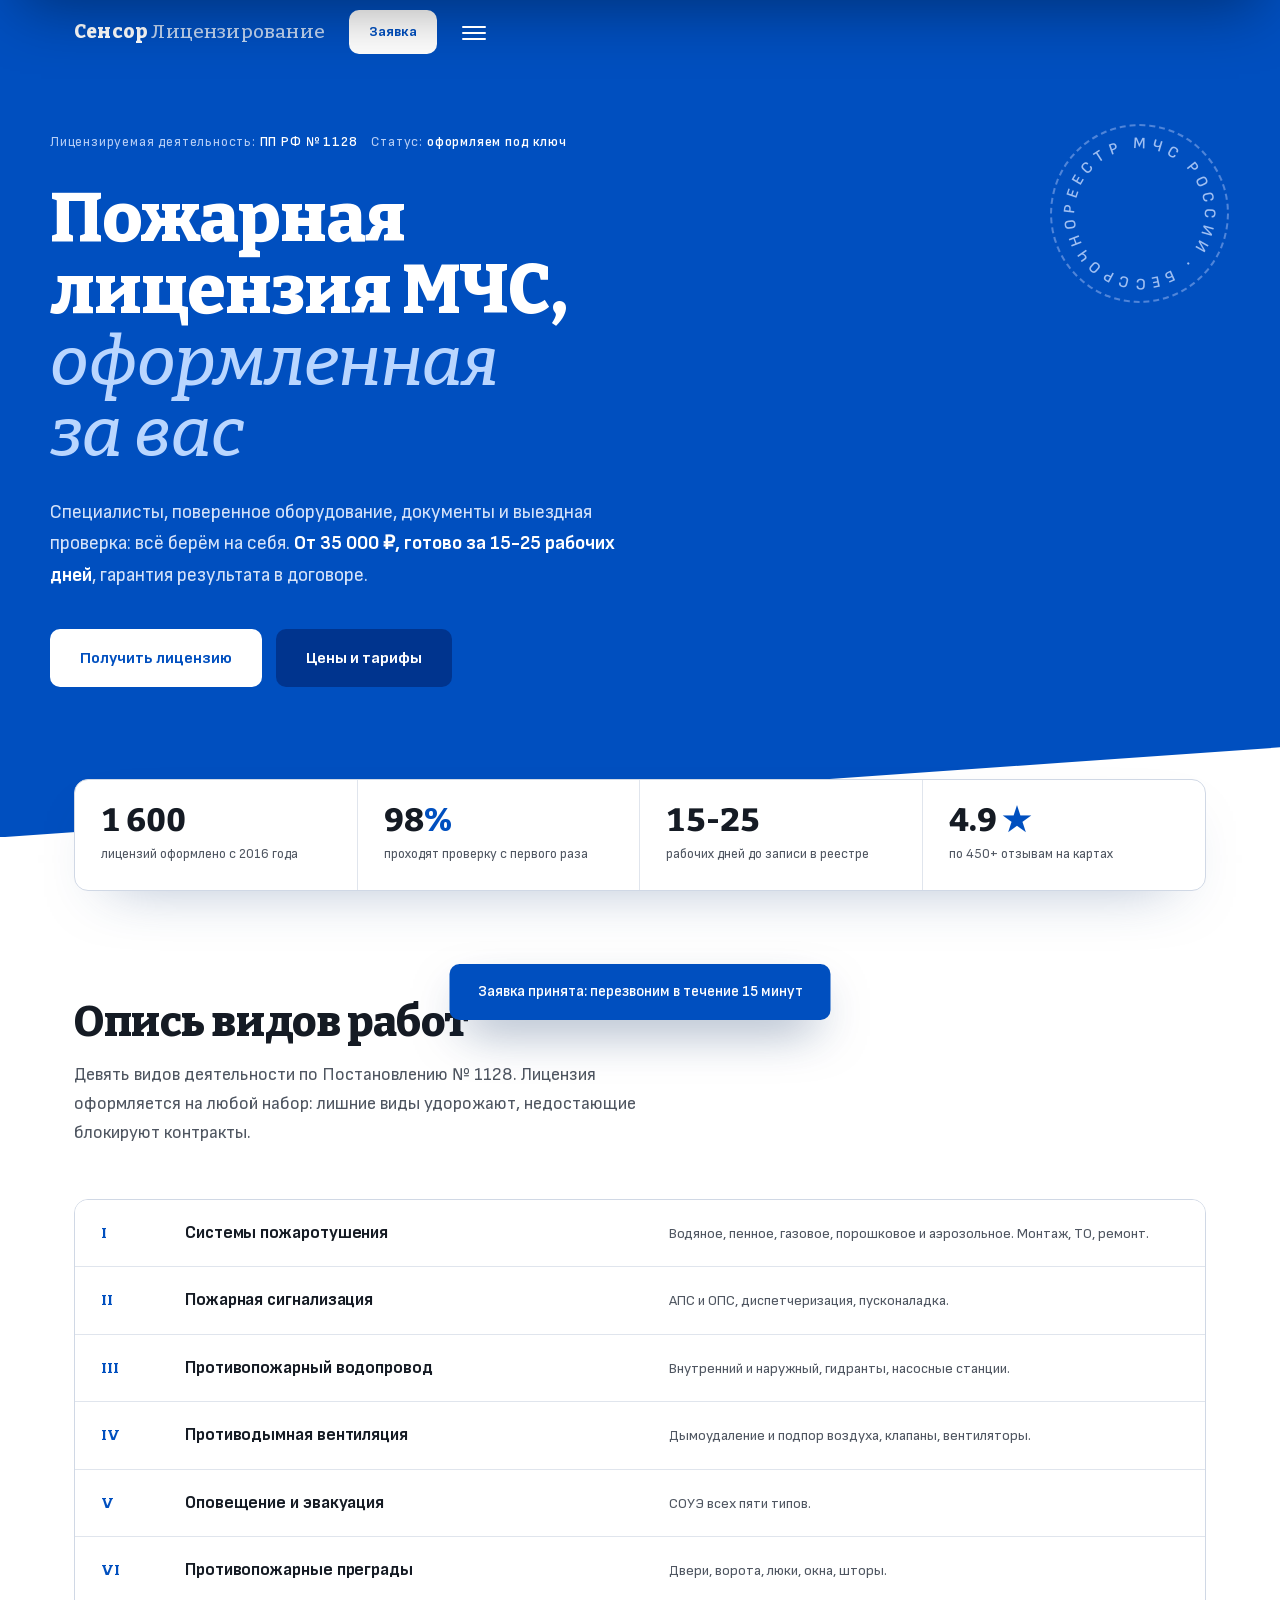
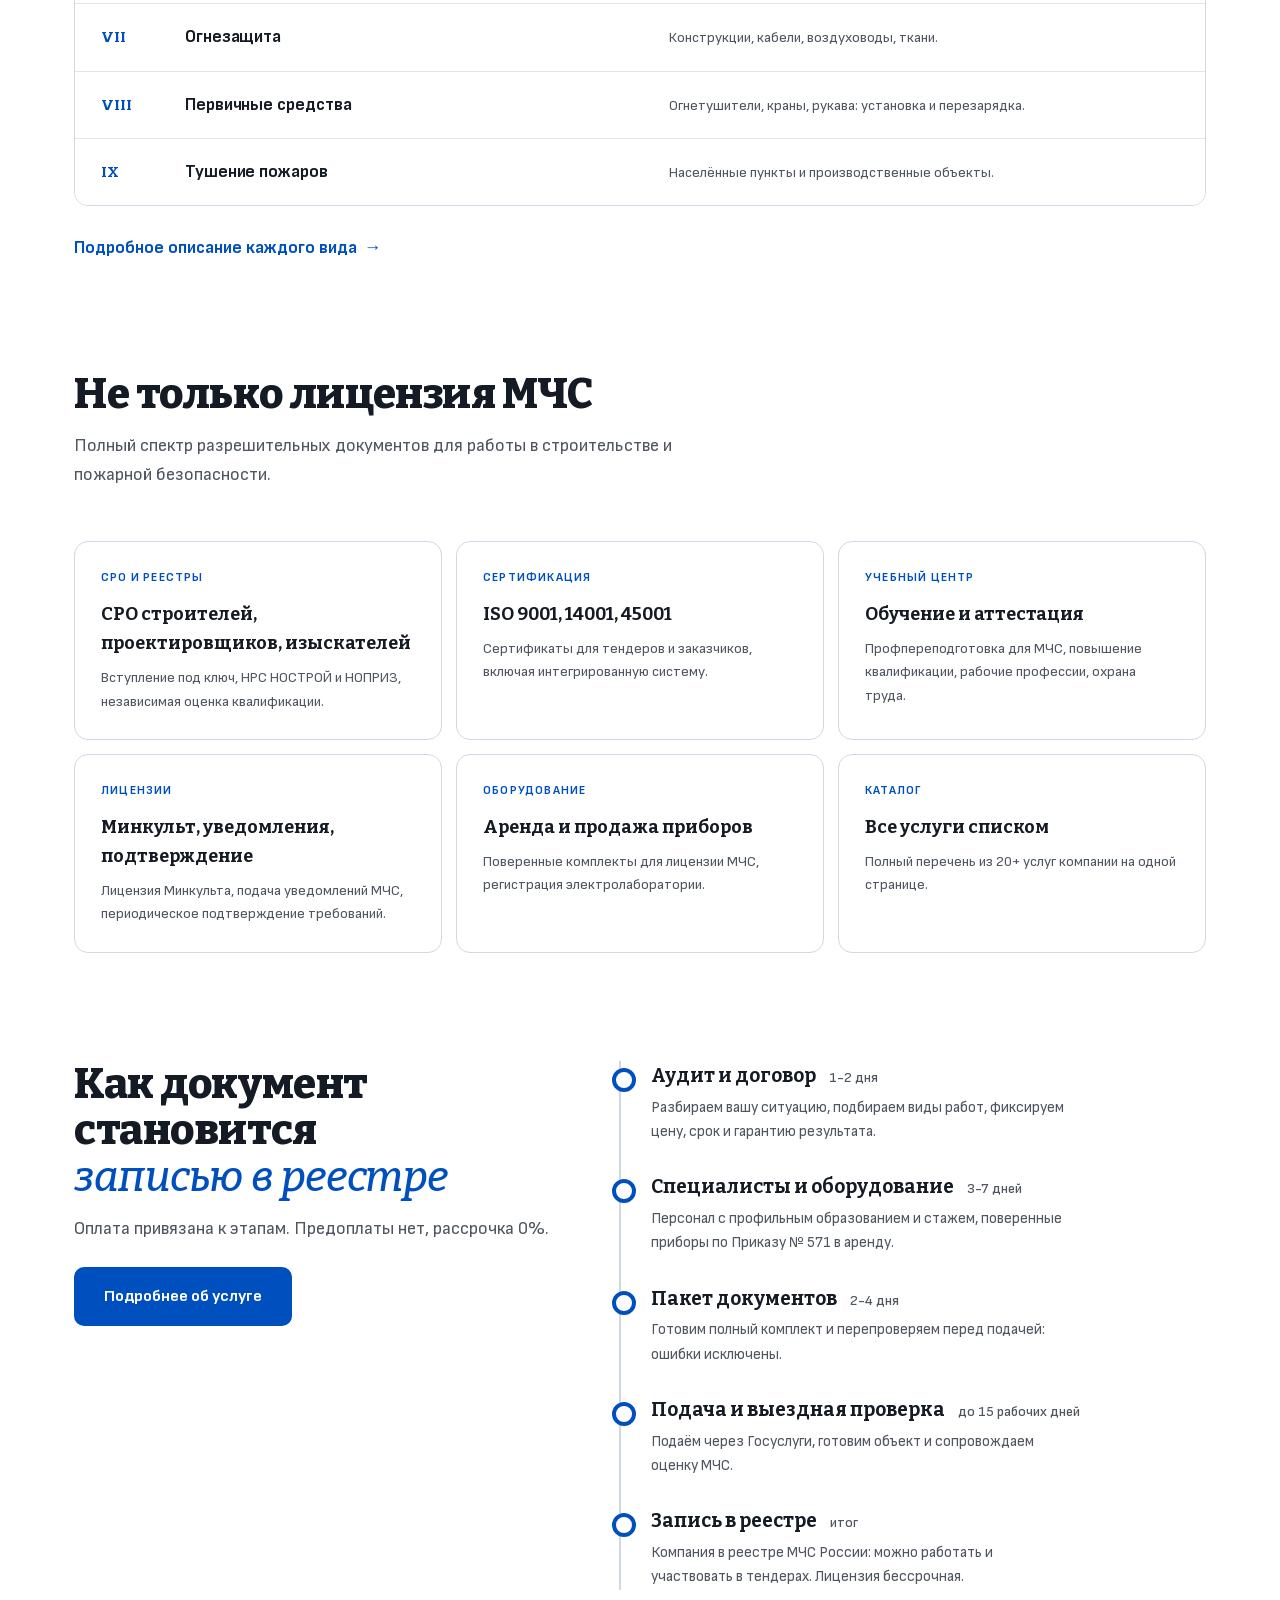
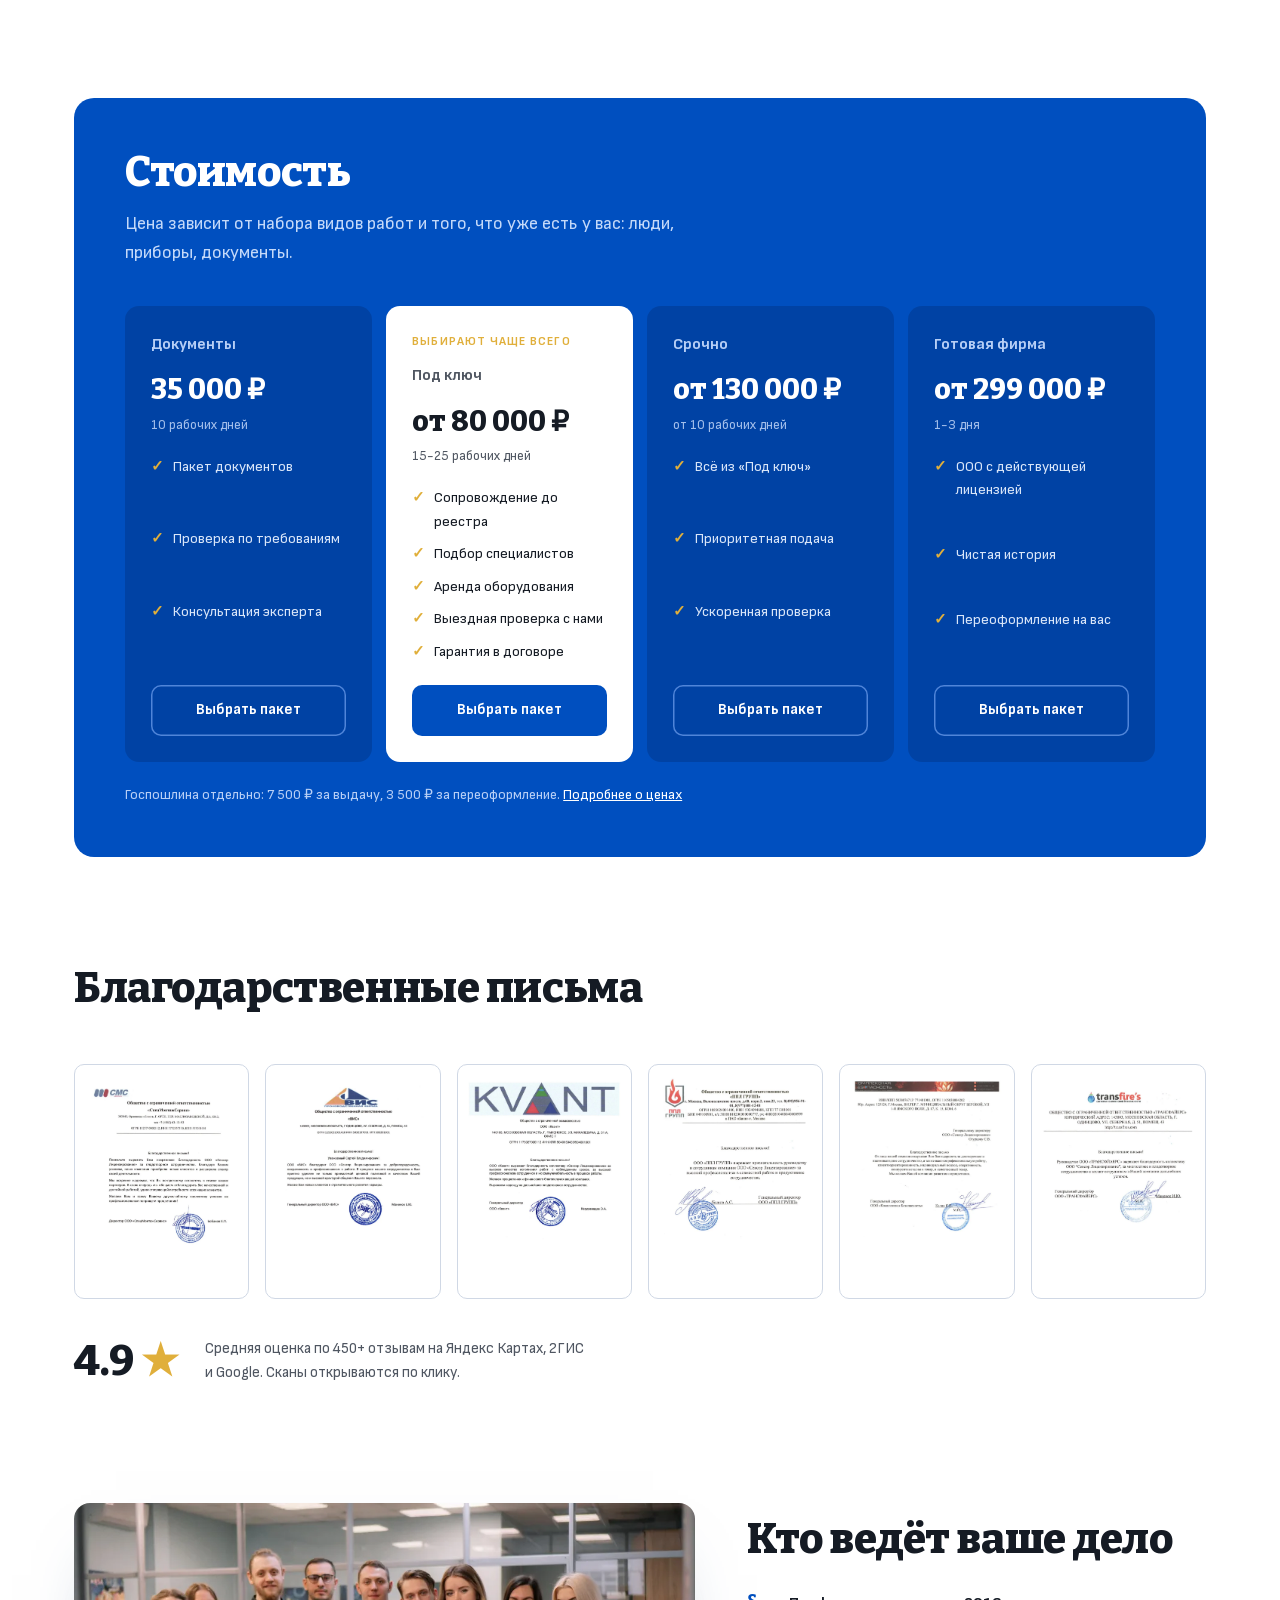
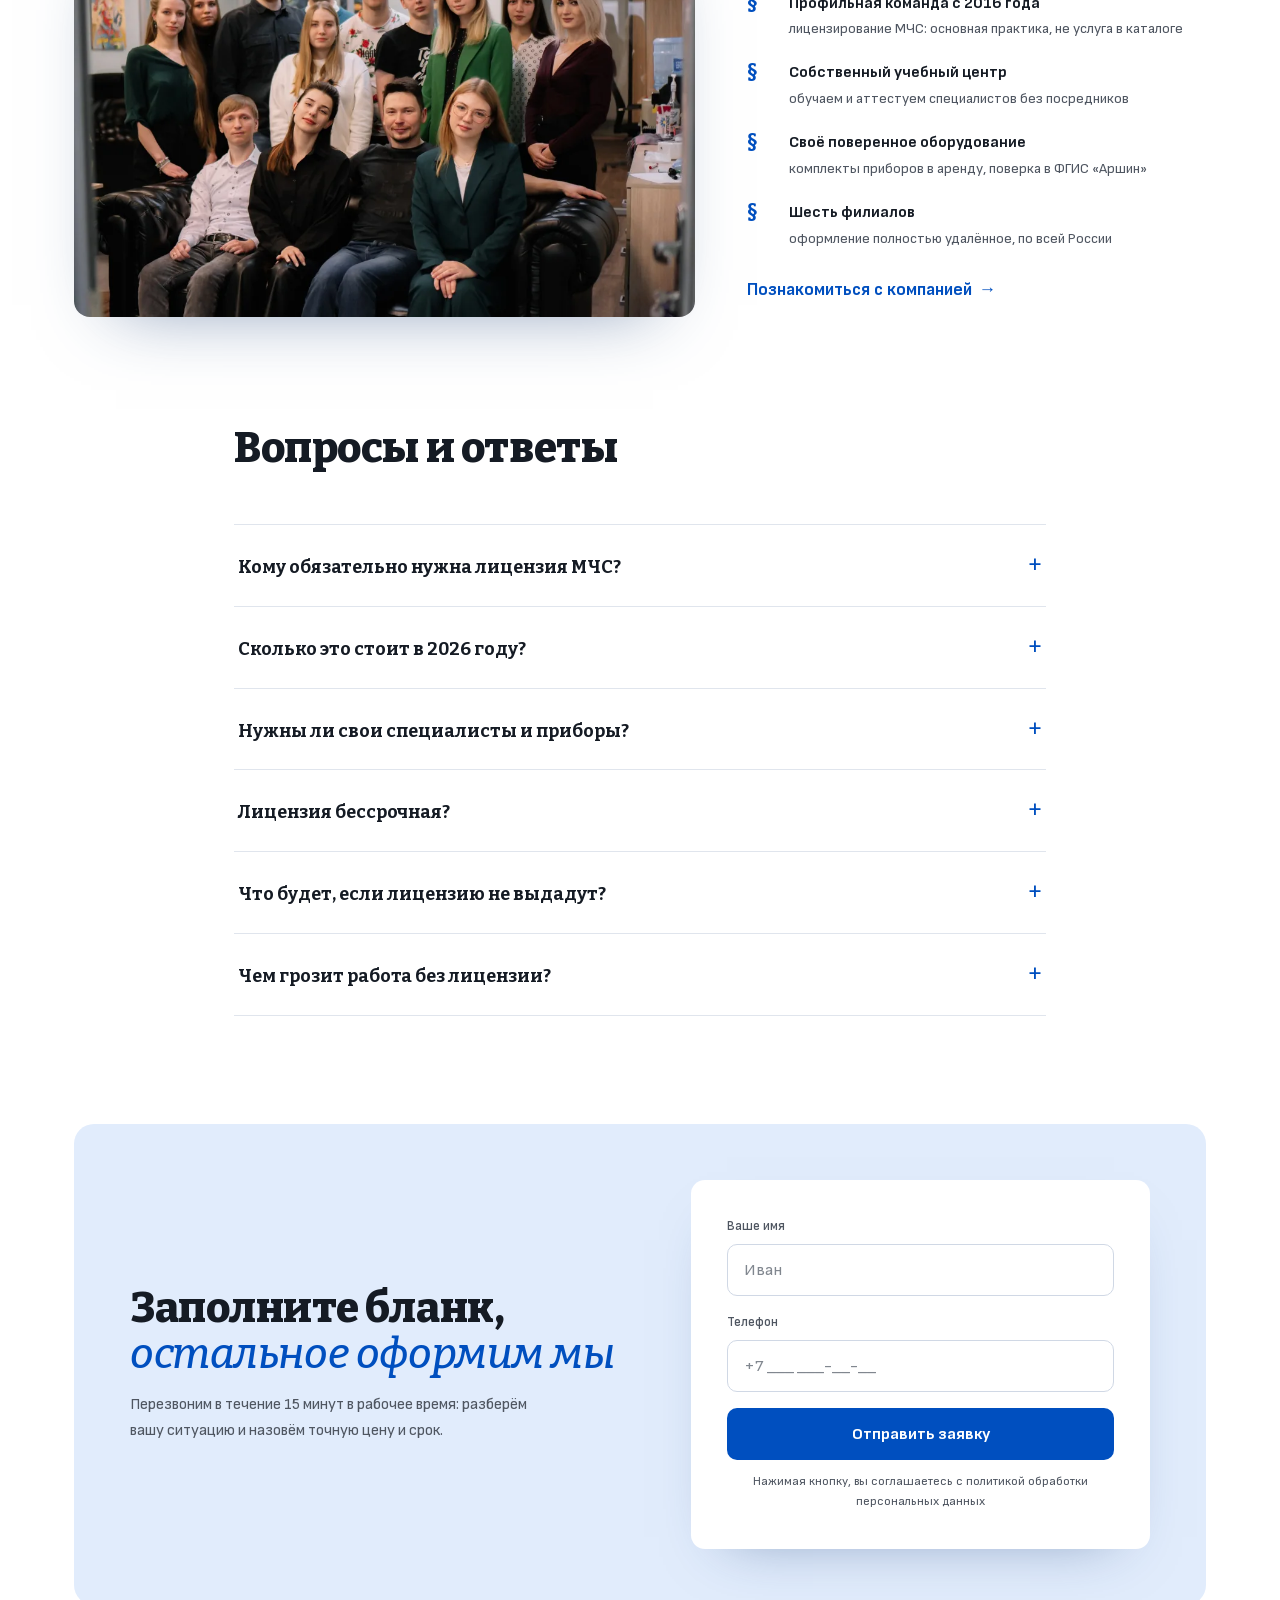
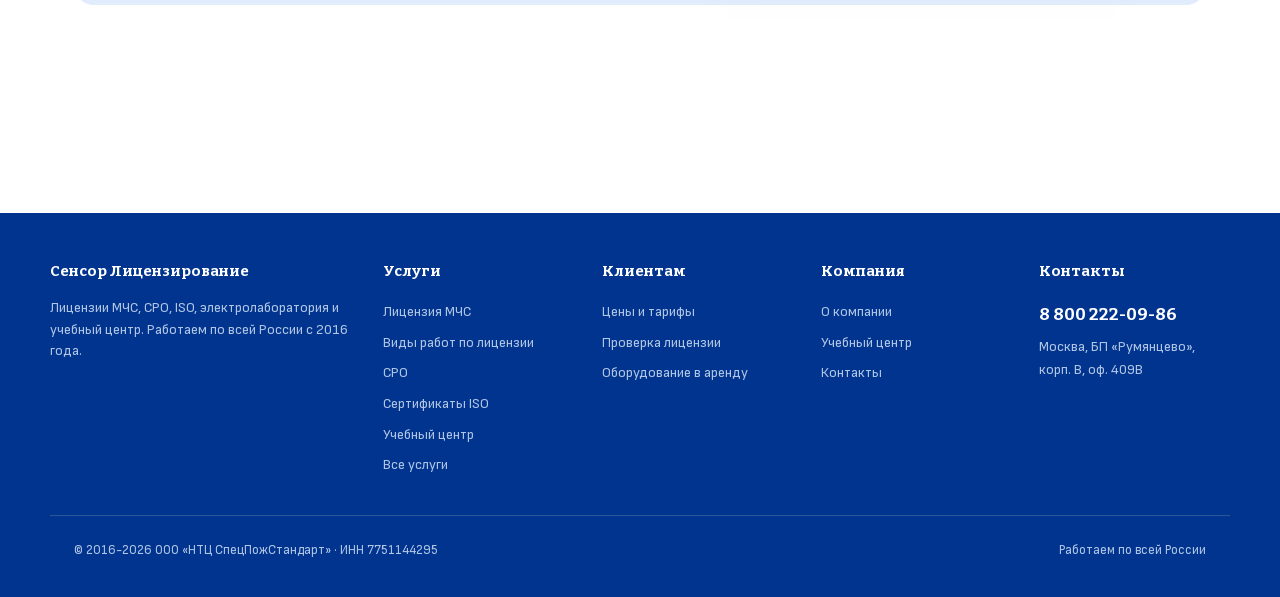
==== commit c19e33fd: "полный спектр услуг с license-mchs.ru: страница uslugi.html (5 направлений, 25 позиций из реального " ====
--- a/index.html
+++ b/index.html
@@ -32,7 +32,7 @@
   <a class="brand" href="index.html">Сенсор <span>Лицензирование</span></a>
   <nav class="nav-links">
     <a  href="licenziya-mchs.html">Лицензия МЧС</a>
-    <a  href="vidy-rabot.html">Виды работ</a>
+    <a  href="uslugi.html">Все услуги</a>
     <a  href="tseny.html">Цены</a>
     <a  href="proverka.html">Проверка лицензии</a>
     <a  href="o-kompanii.html">О компании</a>
@@ -90,6 +90,19 @@
     <div class="li-row"><span class="no">IX</span><h3>Тушение пожаров</h3><p>Населённые пункты и производственные объекты.</p></div>
   </div>
   <p class="mt" style="margin-top:28px"><a class="tlink" href="vidy-rabot.html">Подробное описание каждого вида</a></p>
+</div></section>
+
+<section class="blk" style="padding-top:0"><div class="w">
+  <h2 class="t">Не только лицензия МЧС</h2>
+  <p class="t-sub">Полный спектр разрешительных документов для работы в строительстве и пожарной безопасности.</p>
+  <div class="cells mt fx">
+    <a class="cell" href="uslugi.html#sro"><span class="k">СРО и реестры</span><h3>СРО строителей, проектировщиков, изыскателей</h3><p>Вступление под ключ, НРС НОСТРОЙ и НОПРИЗ, независимая оценка квалификации.</p></a>
+    <a class="cell" href="uslugi.html#iso"><span class="k">Сертификация</span><h3>ISO 9001, 14001, 45001</h3><p>Сертификаты для тендеров и заказчиков, включая интегрированную систему.</p></a>
+    <a class="cell" href="uslugi.html#centr"><span class="k">Учебный центр</span><h3>Обучение и аттестация</h3><p>Профпереподготовка для МЧС, повышение квалификации, рабочие профессии, охрана труда.</p></a>
+    <a class="cell" href="uslugi.html#licenzii"><span class="k">Лицензии</span><h3>Минкульт, уведомления, подтверждение</h3><p>Лицензия Минкульта, подача уведомлений МЧС, периодическое подтверждение требований.</p></a>
+    <a class="cell" href="uslugi.html#oborudovanie"><span class="k">Оборудование</span><h3>Аренда и продажа приборов</h3><p>Поверенные комплекты для лицензии МЧС, регистрация электролаборатории.</p></a>
+    <a class="cell" href="uslugi.html"><span class="k">Каталог</span><h3>Все услуги списком</h3><p>Полный перечень из 20+ услуг компании на одной странице.</p></a>
+  </div>
 </div></section>
 
 <section class="blk" style="padding-top:0"><div class="w spread">
@@ -200,9 +213,16 @@
     </div>
     <div><b>Услуги</b>
       <a href="licenziya-mchs.html">Лицензия МЧС</a>
-      <a href="vidy-rabot.html">Виды работ</a>
+      <a href="vidy-rabot.html">Виды работ по лицензии</a>
+      <a href="uslugi.html#sro">СРО</a>
+      <a href="uslugi.html#iso">Сертификаты ISO</a>
+      <a href="uslugi.html#centr">Учебный центр</a>
+      <a href="uslugi.html">Все услуги</a>
+    </div>
+    <div><b>Клиентам</b>
       <a href="tseny.html">Цены и тарифы</a>
       <a href="proverka.html">Проверка лицензии</a>
+      <a href="uslugi.html#oborudovanie">Оборудование в аренду</a>
     </div>
     <div><b>Компания</b>
       <a href="o-kompanii.html">О компании</a>
--- a/assets/css/main.css
+++ b/assets/css/main.css
@@ -262,7 +262,7 @@
 
 /* футер */
 footer{background:var(--cobalt-deep);color:oklch(0.82 0.05 259);padding:0 0 36px;font-size:14px;margin-top:clamp(60px,8vw,100px)}
-.f-cols{display:grid;grid-template-columns:2fr 1fr 1fr 1fr;gap:32px;padding:46px 0 34px;border-bottom:1px solid oklch(0.46 0.12 259)}
+.f-cols{display:grid;grid-template-columns:1.6fr 1fr 1fr 1fr 1fr;gap:28px;padding:46px 0 34px;border-bottom:1px solid oklch(0.46 0.12 259)}
 @media(max-width:860px){.f-cols{grid-template-columns:1fr 1fr}}
 @media(max-width:520px){.f-cols{grid-template-columns:1fr}}
 .f-cols b{font-family:'Bitter';color:#fff;font-size:15px;display:block;margin-bottom:14px}
@@ -304,3 +304,9 @@
   .fx{opacity:1;transform:none;transition:none}
   *{transition-duration:.01ms !important}
 }
+
+/* ссылки-строки и ссылки-ячейки каталога услуг */
+a.li-row h3{color:var(--cobalt)}
+a.cell{display:block}
+a.cell:focus-visible,a.li-row:focus-visible{outline:3px solid var(--cobalt);outline-offset:2px}
+.cells .cell h3 a{color:inherit}
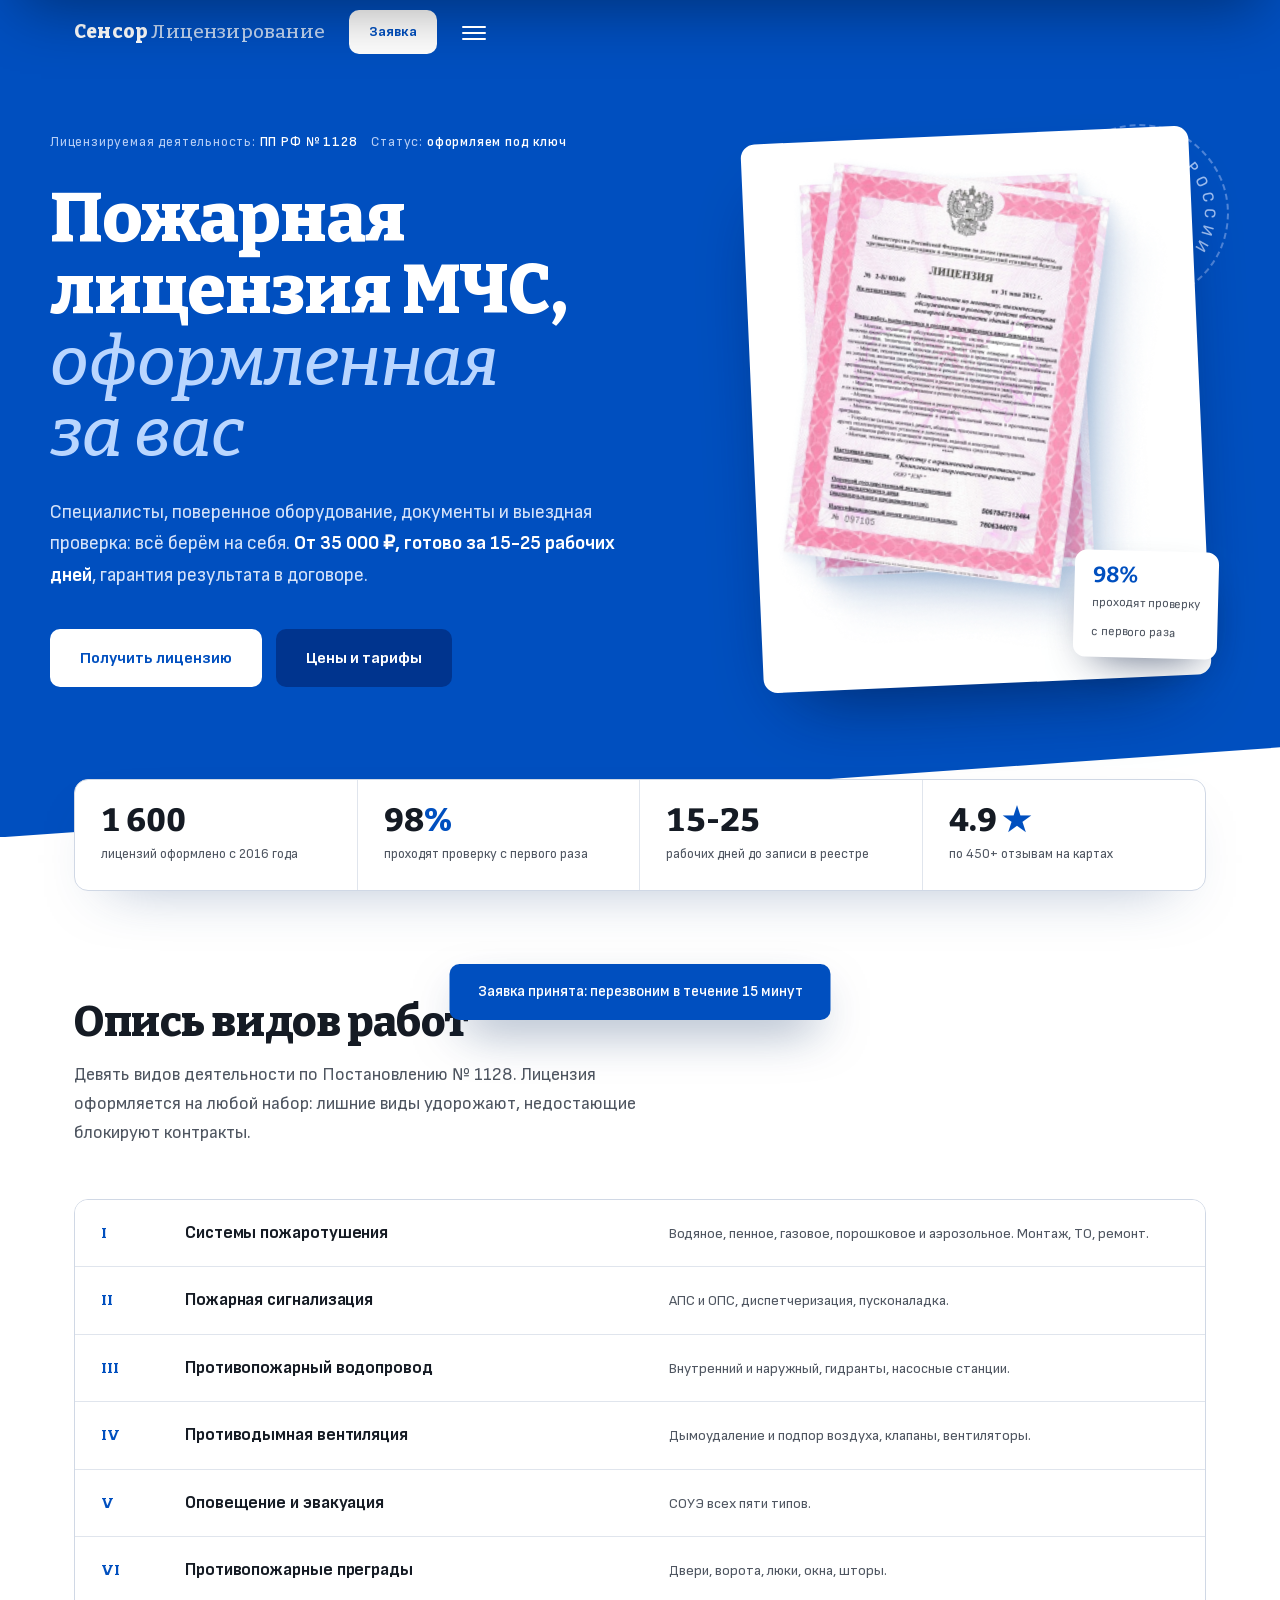
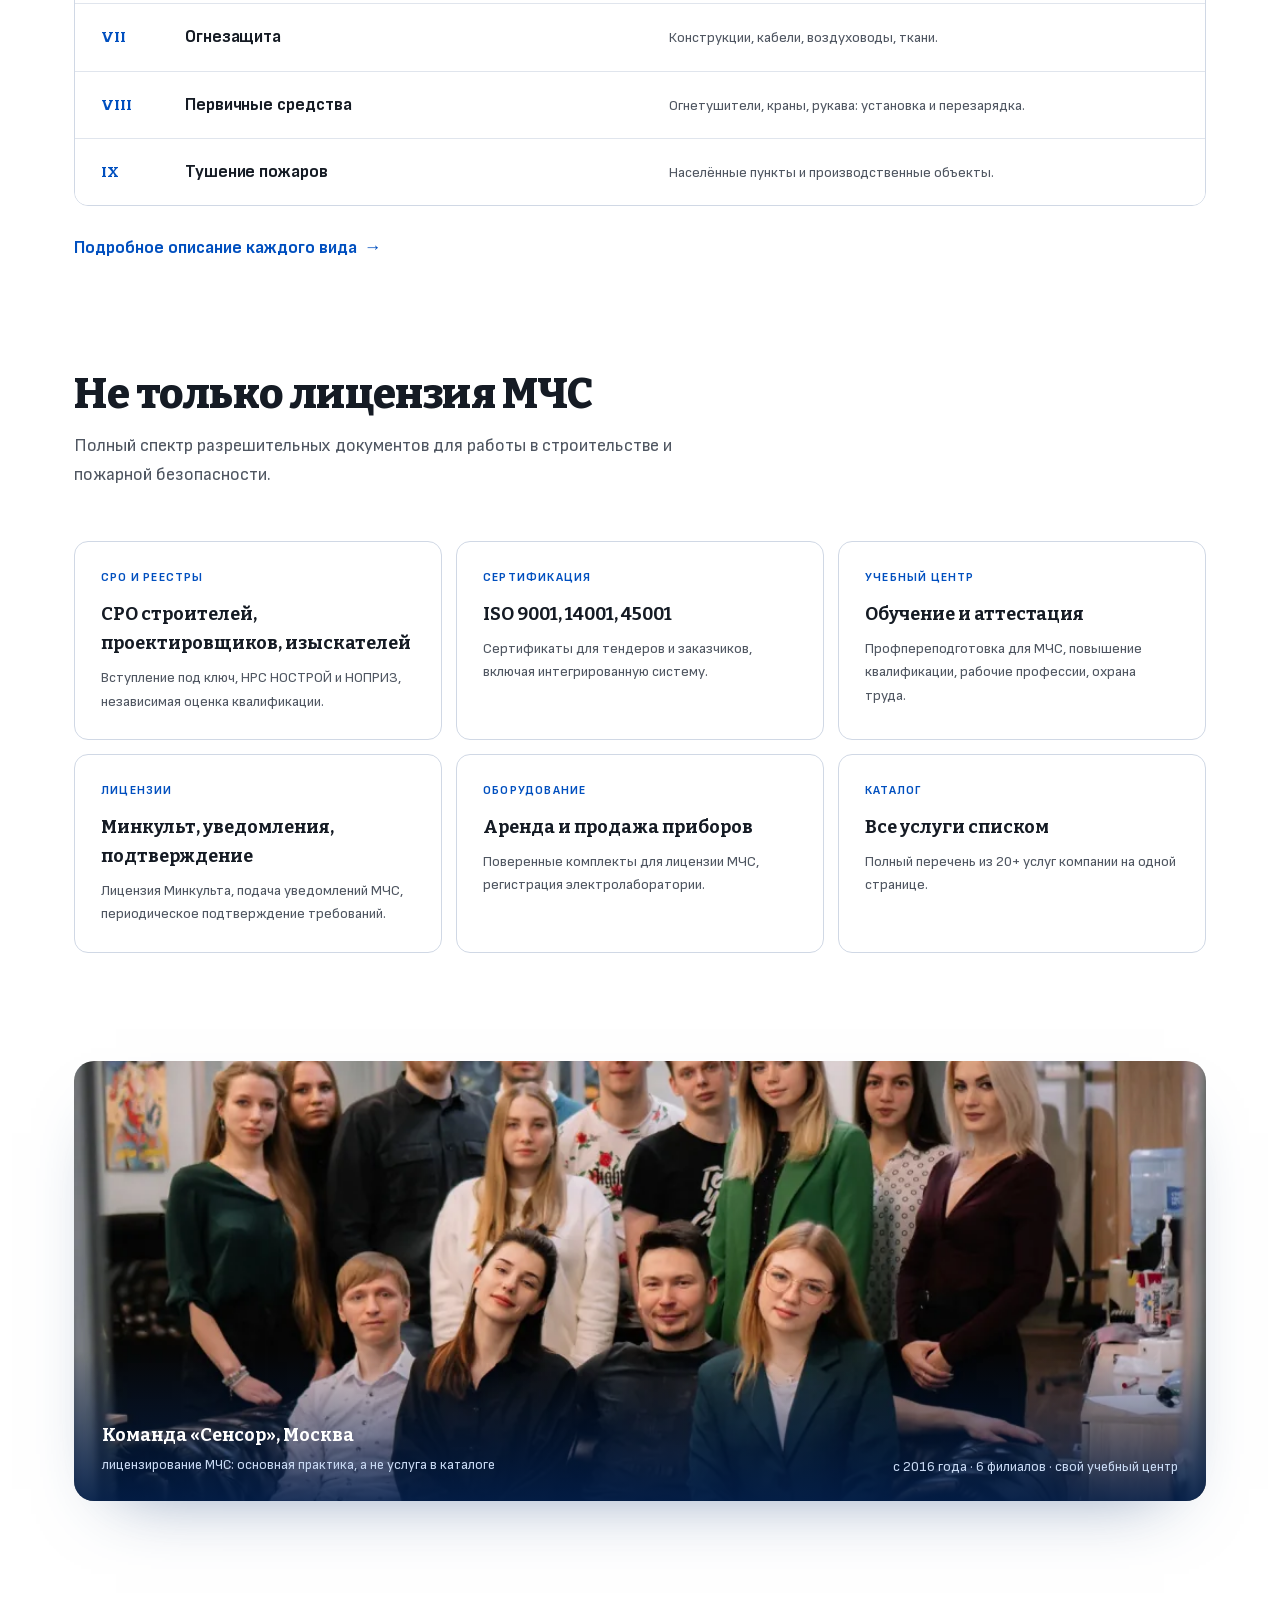
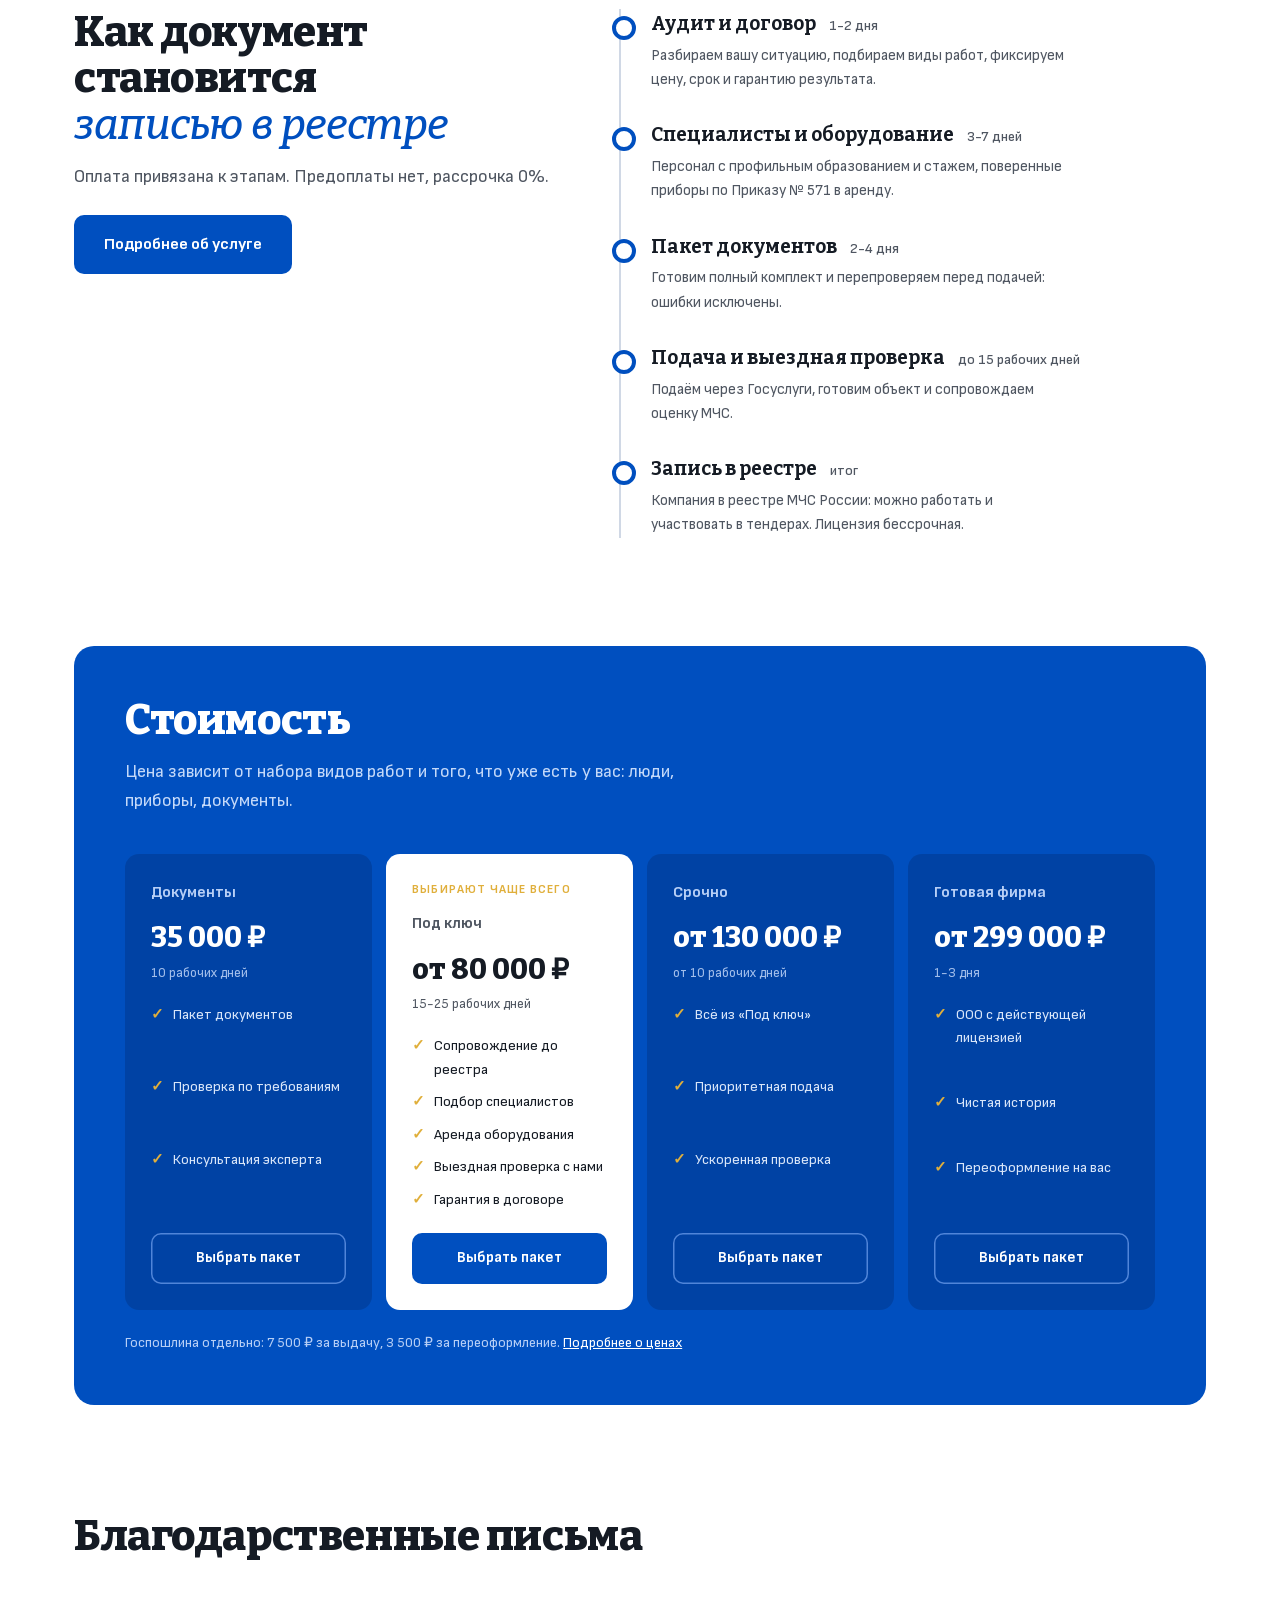
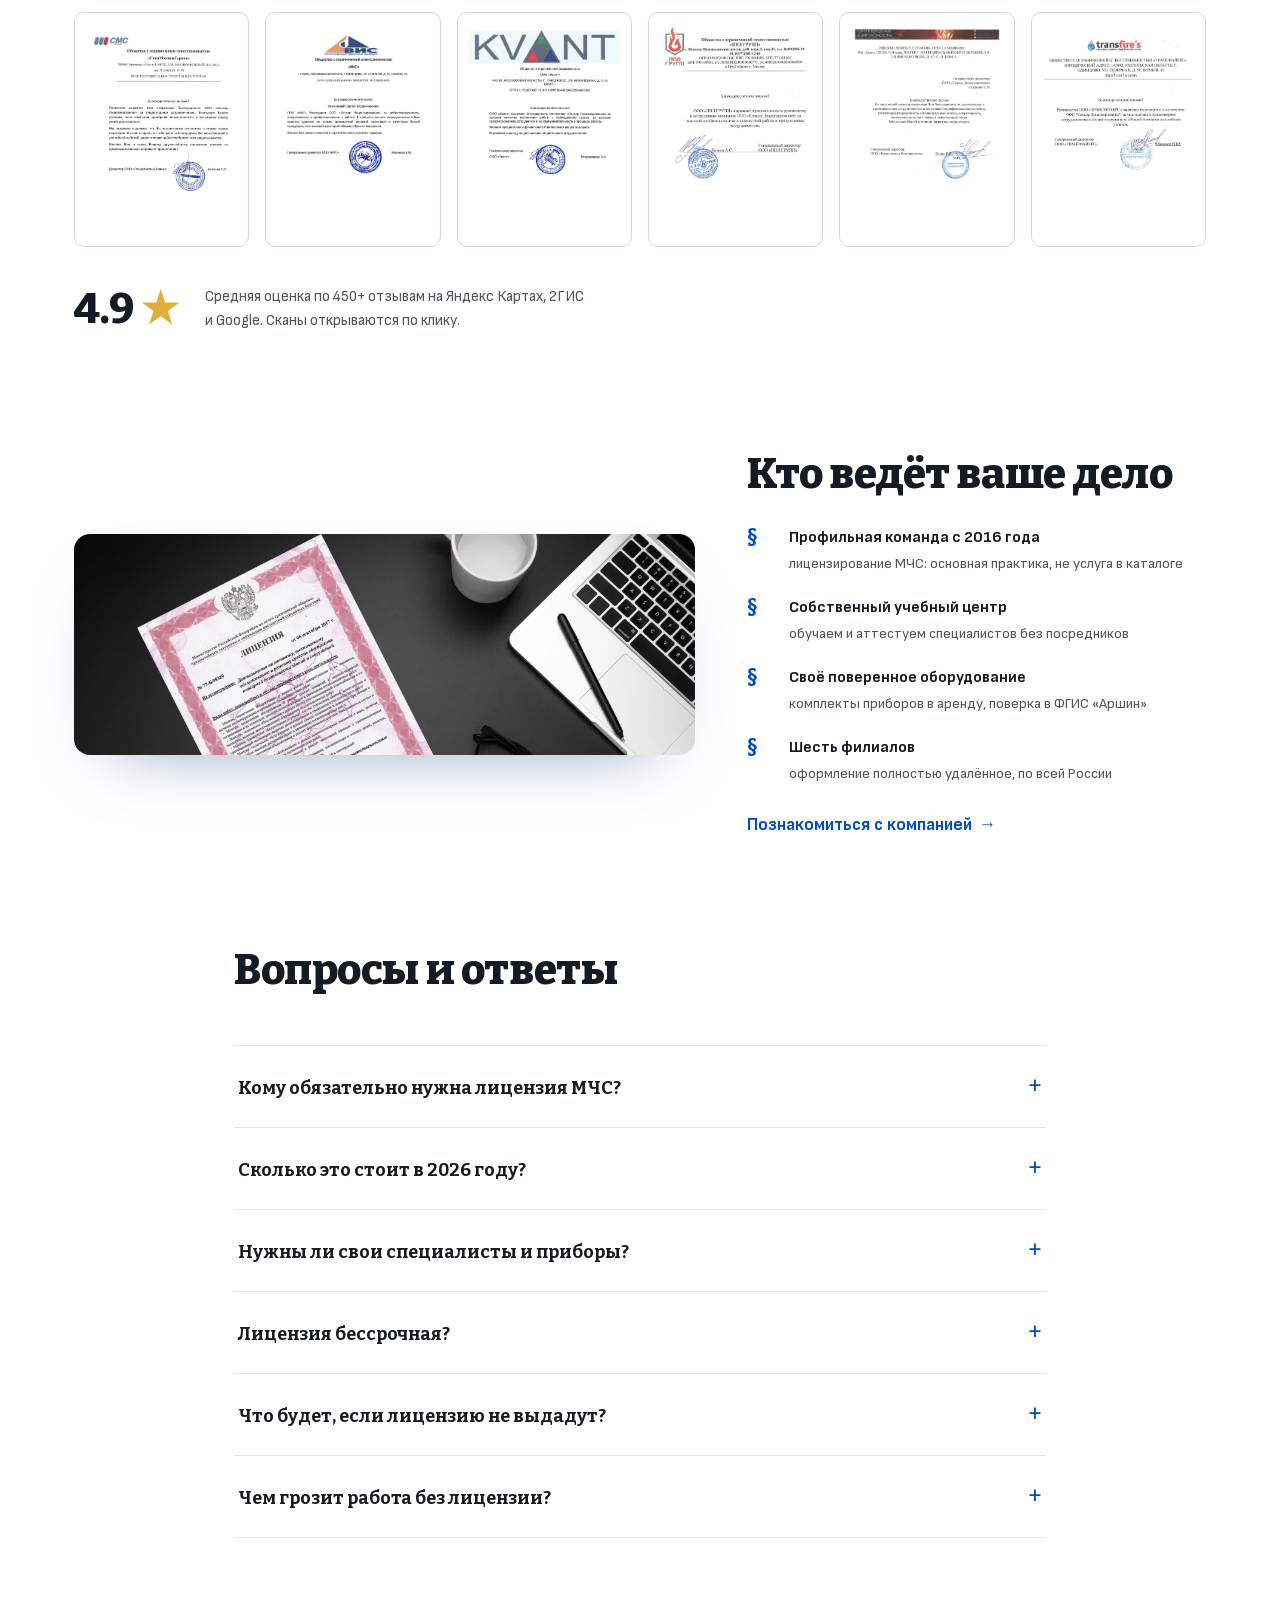
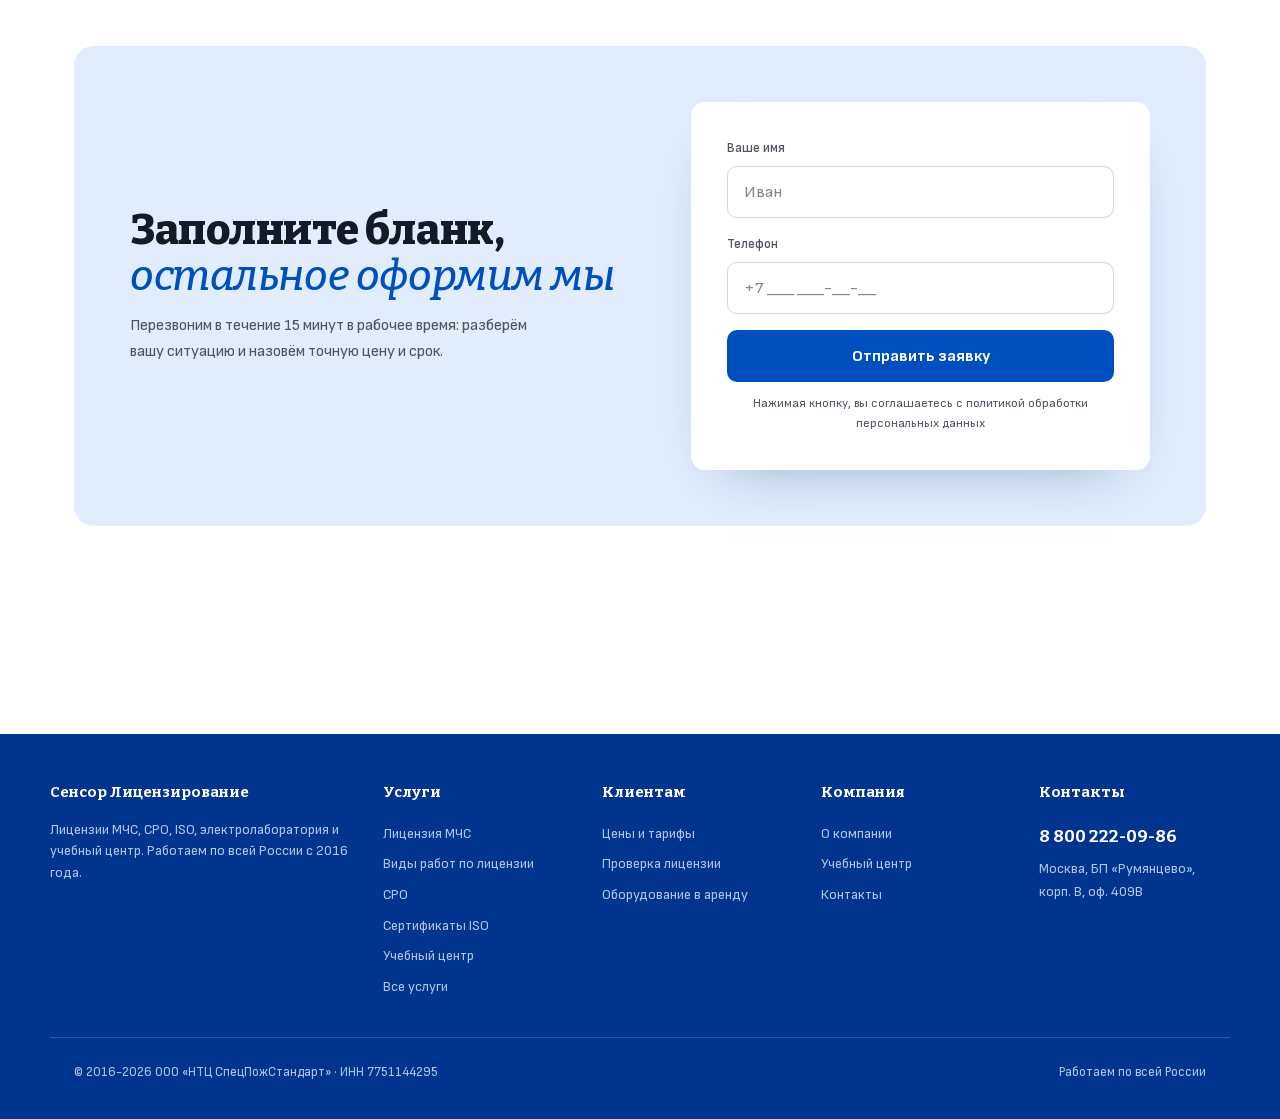
==== commit a7e98e65: "визуальное наполнение: документ-карточка с чипом 98% в hero, фото-полоса команды на главной, образец" ====
--- a/index.html
+++ b/index.html
@@ -53,15 +53,21 @@
     <svg viewBox="0 0 100 100"><defs><path id="c" d="M50,50 m-37,0 a37,37 0 1,1 74,0 a37,37 0 1,1 -74,0"/></defs>
     <text><textPath href="#c">реестр мчс россии · бессрочно · вся рф · реестр мчс россии · бессрочно ·</textPath></text></svg>
   </div>
-  <div class="w in">
-    <div class="doc-no"><span>Лицензируемая деятельность: <b>ПП РФ № 1128</b></span><span>Статус: <b>оформляем под ключ</b></span></div>
-    <h1>Пожарная лицензия МЧС, <em>оформленная за вас</em></h1>
-    <p class="sub">Специалисты, поверенное оборудование, документы и выездная проверка: всё берём на себя. <b>От 35 000 ₽, готово за 15-25 рабочих дней</b>, гарантия результата в договоре.</p>
-    <div class="cta">
-      <a class="btn" href="licenziya-mchs.html">Получить лицензию</a>
-      <a class="btn deep" href="tseny.html">Цены и тарифы</a>
-    </div>
-  </div>
+  <div class="w in"><div class="grid">
+    <div>
+      <div class="doc-no"><span>Лицензируемая деятельность: <b>ПП РФ № 1128</b></span><span>Статус: <b>оформляем под ключ</b></span></div>
+      <h1>Пожарная лицензия МЧС, <em>оформленная за вас</em></h1>
+      <p class="sub">Специалисты, поверенное оборудование, документы и выездная проверка: всё берём на себя. <b>От 35 000 ₽, готово за 15-25 рабочих дней</b>, гарантия результата в договоре.</p>
+      <div class="cta">
+        <a class="btn" href="licenziya-mchs.html">Получить лицензию</a>
+        <a class="btn deep" href="tseny.html">Цены и тарифы</a>
+      </div>
+    </div>
+    <div class="doc" aria-hidden="true">
+      <div class="paper"><img src="assets/real/lic.png" width="320" height="397" alt="" fetchpriority="high"></div>
+      <div class="chip"><b>98%</b><span>проходят проверку<br>с первого раза</span></div>
+    </div>
+  </div></div>
 </section>
 <div data-mbar-after></div>
 
@@ -105,6 +111,16 @@
   </div>
 </div></section>
 
+<section class="blk" style="padding-top:0"><div class="w">
+  <div class="photoband fx">
+    <img loading="lazy" src="assets/real/office.webp" width="1024" height="683" alt="Команда компании Сенсор Лицензирование в офисе">
+    <div class="cap">
+      <div><b>Команда «Сенсор», Москва</b><span>лицензирование МЧС: основная практика, а не услуга в каталоге</span></div>
+      <span>с 2016 года · 6 филиалов · свой учебный центр</span>
+    </div>
+  </div>
+</div></section>
+
 <section class="blk" style="padding-top:0"><div class="w spread">
   <div class="stick fx">
     <h2 class="t">Как документ становится <em>записью в реестре</em></h2>
@@ -161,7 +177,7 @@
 </div></section>
 
 <section class="blk" style="padding-top:0"><div class="w team">
-  <div class="ph fx"><img loading="lazy" src="assets/real/office.webp" width="1024" height="683" alt="Команда компании Сенсор Лицензирование"></div>
+  <div class="ph fx"><img loading="lazy" src="assets/real/license-sample.webp" width="1024" height="364" alt="Лицензия МЧС, оформленная для клиента компании Сенсор" style="aspect-ratio:auto"></div>
   <div class="fx">
     <h2 class="t">Кто ведёт ваше дело</h2>
     <ul>
--- a/assets/css/main.css
+++ b/assets/css/main.css
@@ -310,3 +310,26 @@
 a.cell{display:block}
 a.cell:focus-visible,a.li-row:focus-visible{outline:3px solid var(--cobalt);outline-offset:2px}
 .cells .cell h3 a{color:inherit}
+
+
+/* hero с документом справа */
+.hero .grid{display:grid;grid-template-columns:1.1fr .9fr;gap:clamp(32px,4vw,64px);align-items:center}
+@media(max-width:940px){.hero .grid{grid-template-columns:1fr}.hero .doc{display:none}}
+.hero .doc{position:relative;justify-self:center}
+.hero .doc .paper{background:#fff;border-radius:14px;padding:14px;box-shadow:0 36px 80px -36px oklch(0.2 0.08 259 / .75);transform:rotate(-2.5deg);transition:transform .5s var(--ease)}
+.hero .doc:hover .paper{transform:rotate(-1deg) translateY(-6px)}
+.hero .doc img{width:min(420px,38vw);border-radius:8px}
+.hero .doc .chip{position:absolute;right:-18px;bottom:26px;background:#fff;color:var(--ink);border-radius:12px;padding:13px 18px;box-shadow:0 18px 44px -20px oklch(0.2 0.08 259 / .7);transform:rotate(1.5deg)}
+.hero .doc .chip b{font-family:'Bitter';font-size:22px;color:var(--cobalt);display:block;line-height:1.1}
+.hero .doc .chip span{font-size:12.5px;color:var(--mut)}
+
+/* широкая фото-полоса */
+.photoband{position:relative;border-radius:20px;overflow:hidden;box-shadow:0 30px 70px -42px oklch(0.4 0.1 259 / .6)}
+.photoband img{width:100%;max-height:440px;object-fit:cover}
+.photoband .cap{position:absolute;left:0;right:0;bottom:0;padding:70px 28px 22px;background:linear-gradient(180deg,transparent,oklch(0.25 0.09 259 / .88));color:#fff;display:flex;justify-content:space-between;gap:16px;flex-wrap:wrap;align-items:end}
+.photoband .cap b{font-family:'Bitter';font-size:18px;display:block}
+.photoband .cap span{font-size:14px;color:oklch(0.88 0.04 259)}
+
+/* карта */
+.map{border:1px solid var(--bd);border-radius:16px;overflow:hidden;box-shadow:0 24px 56px -36px oklch(0.4 0.1 259 / .5)}
+.map iframe{display:block;width:100%;height:380px;border:0}
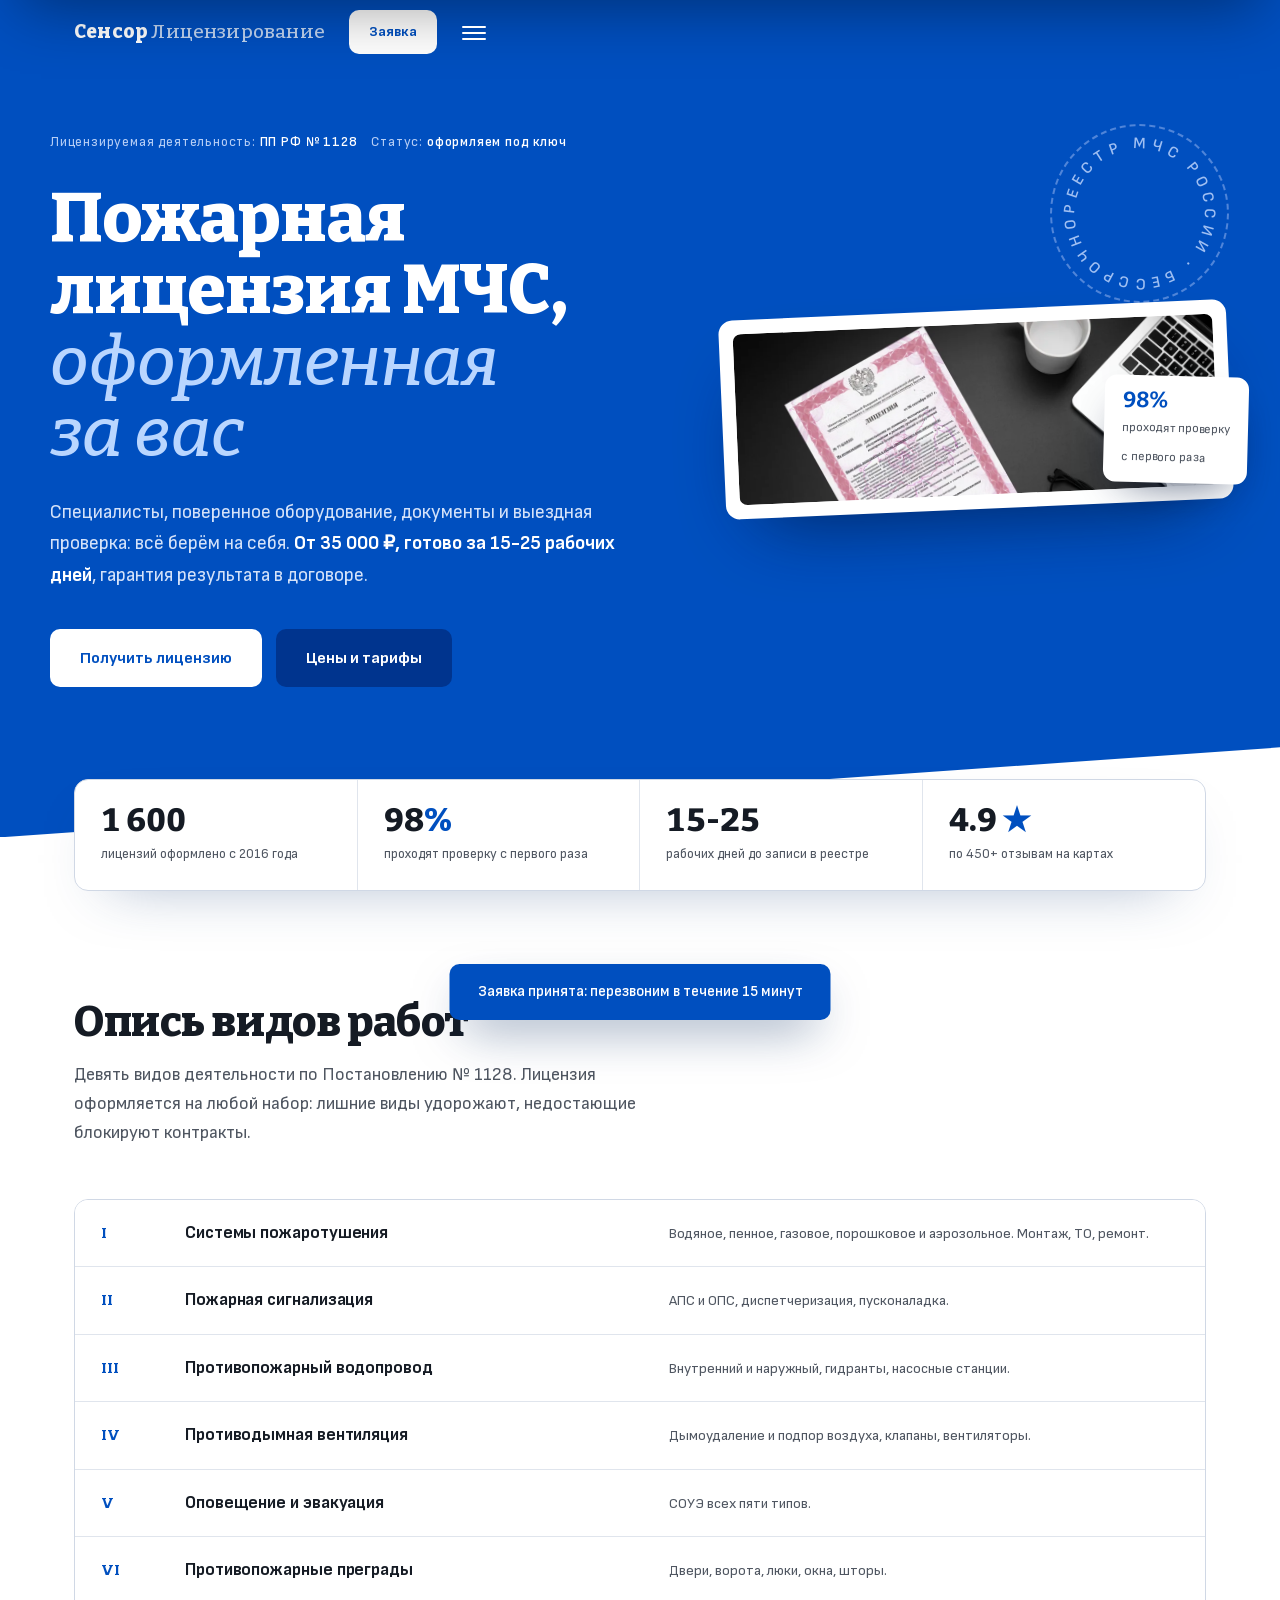
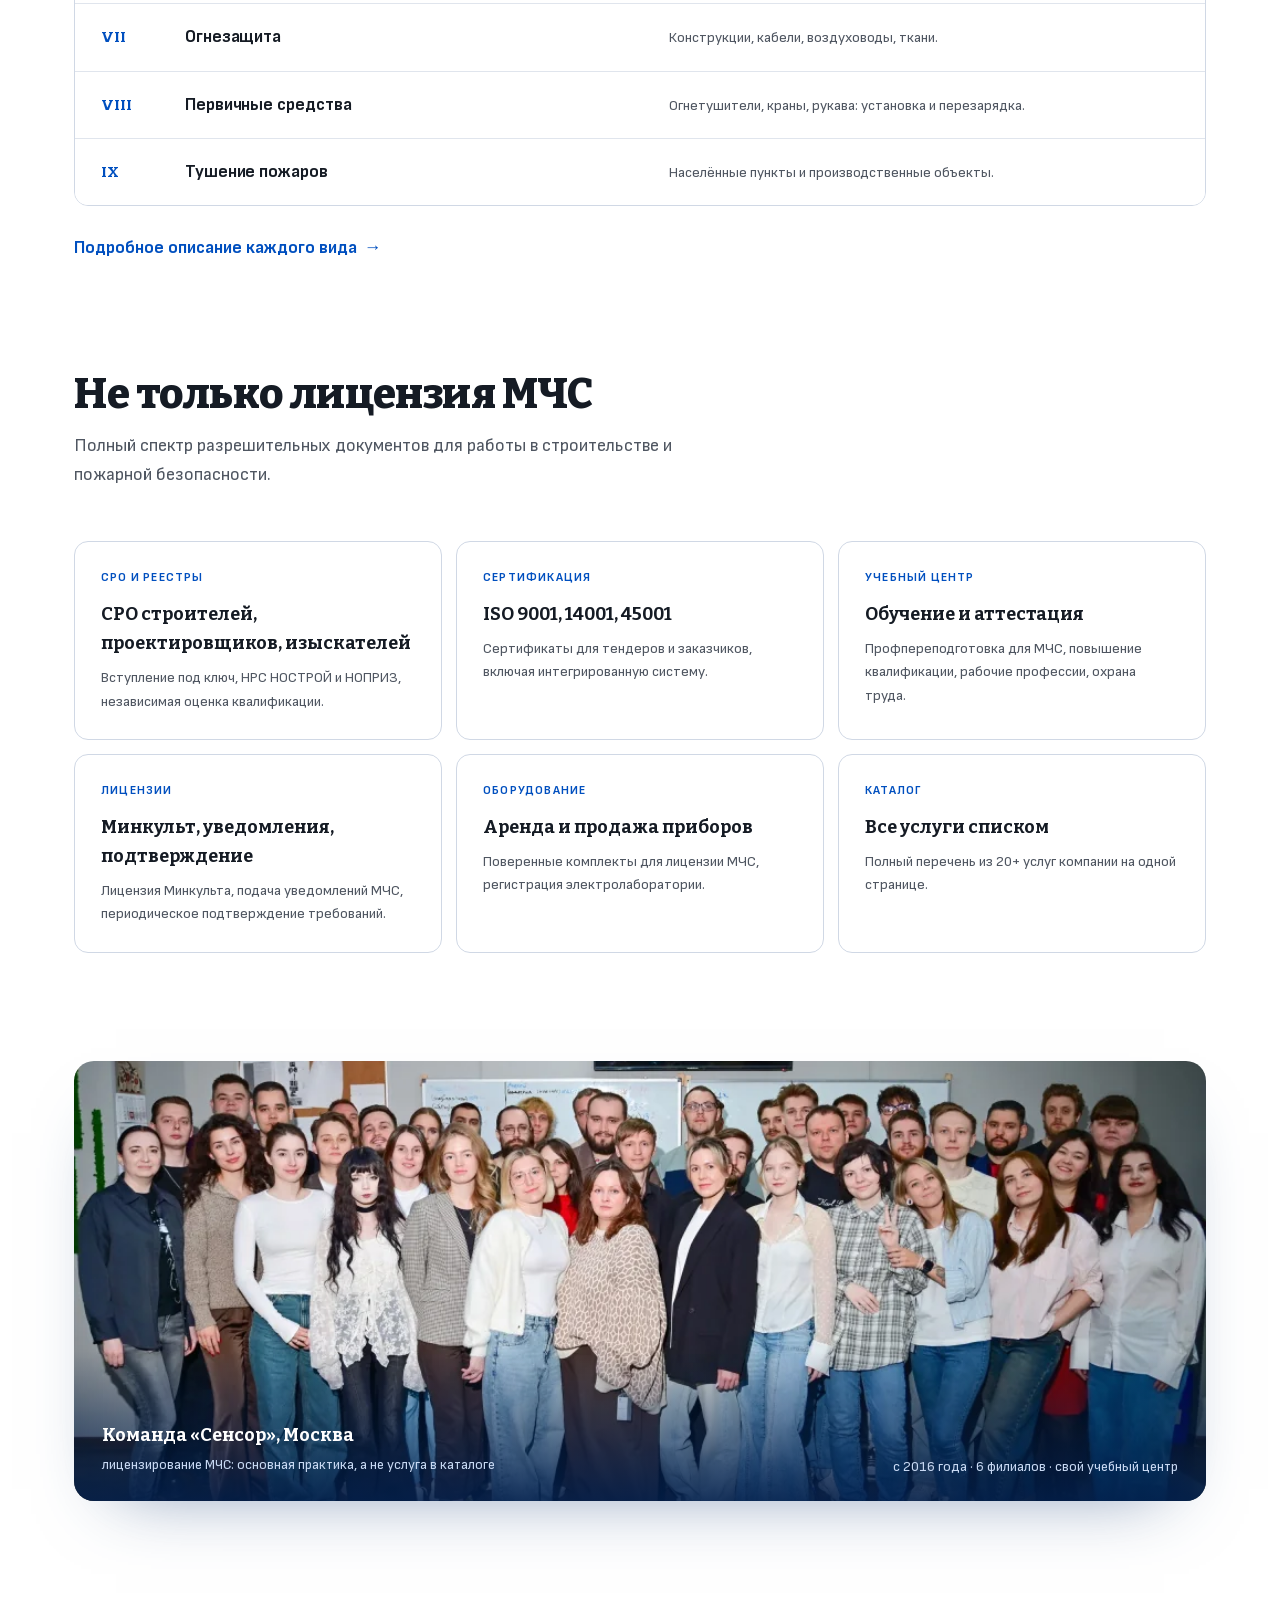
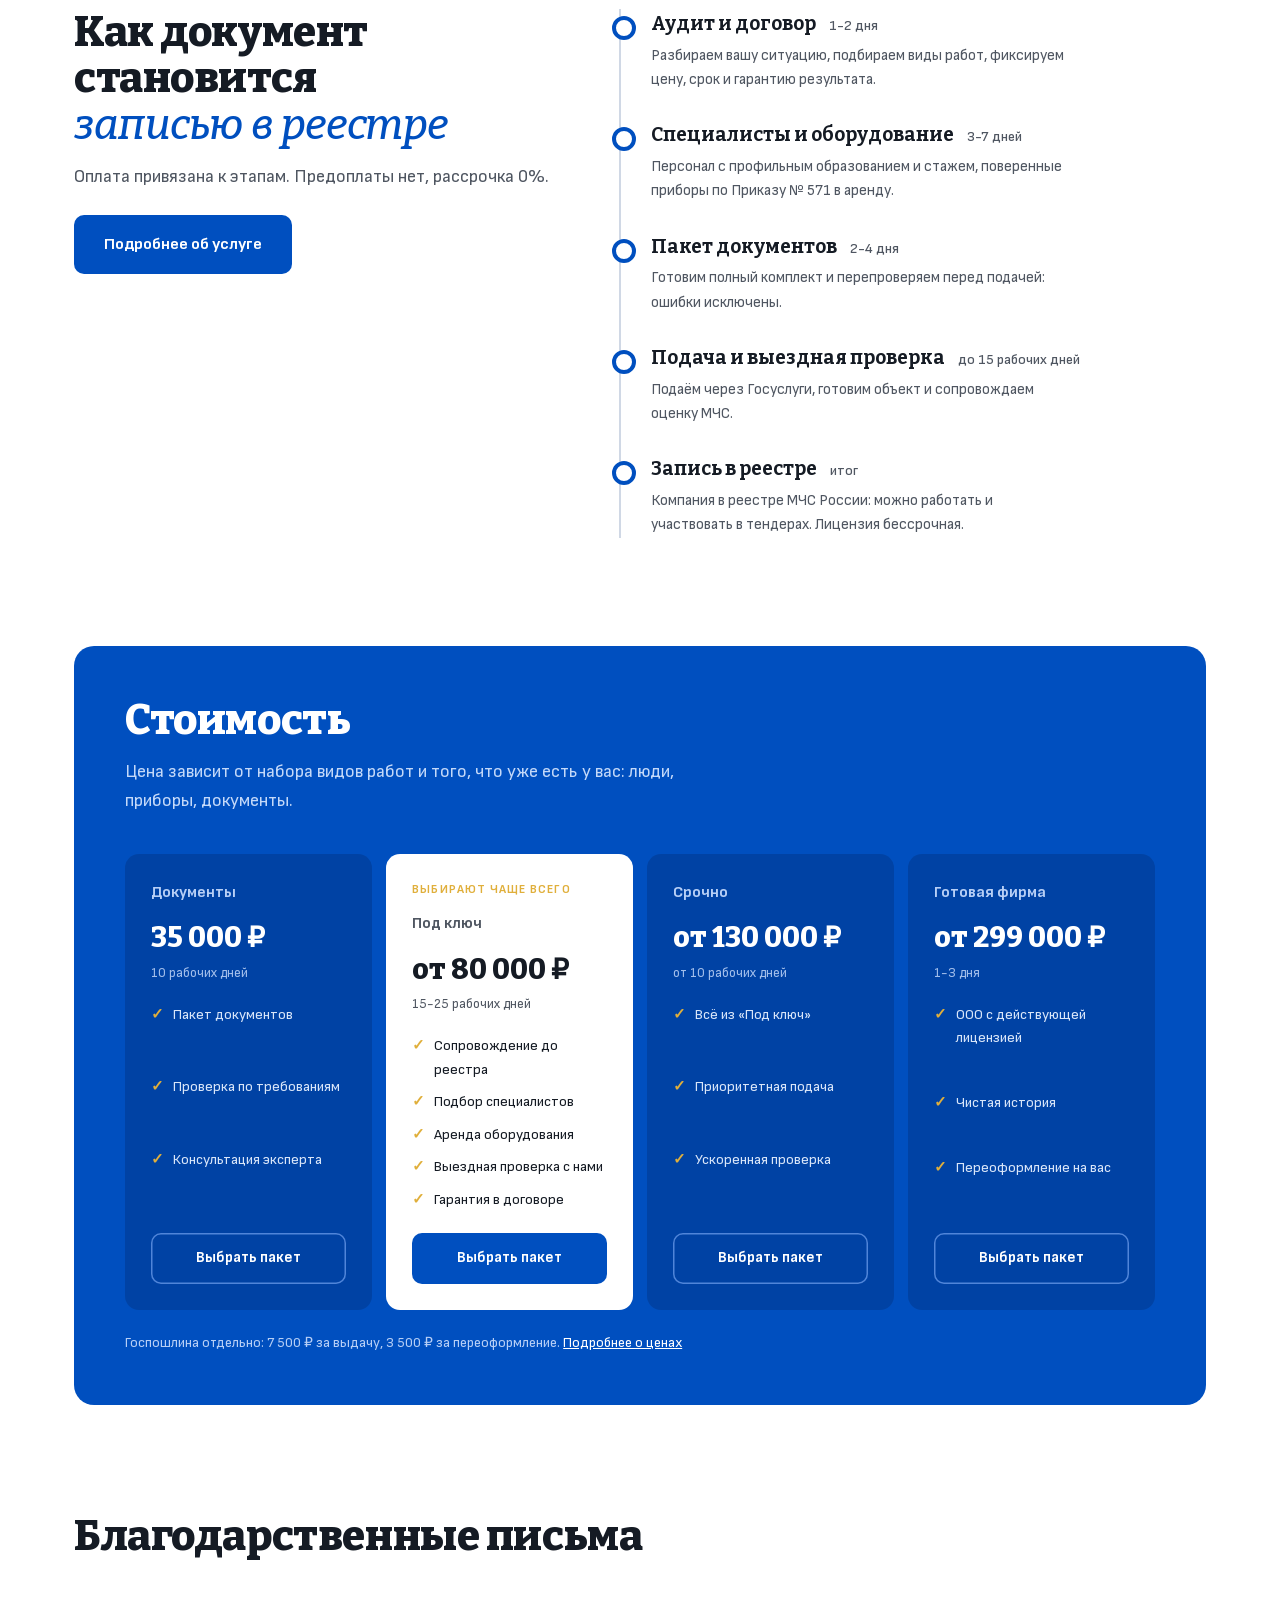
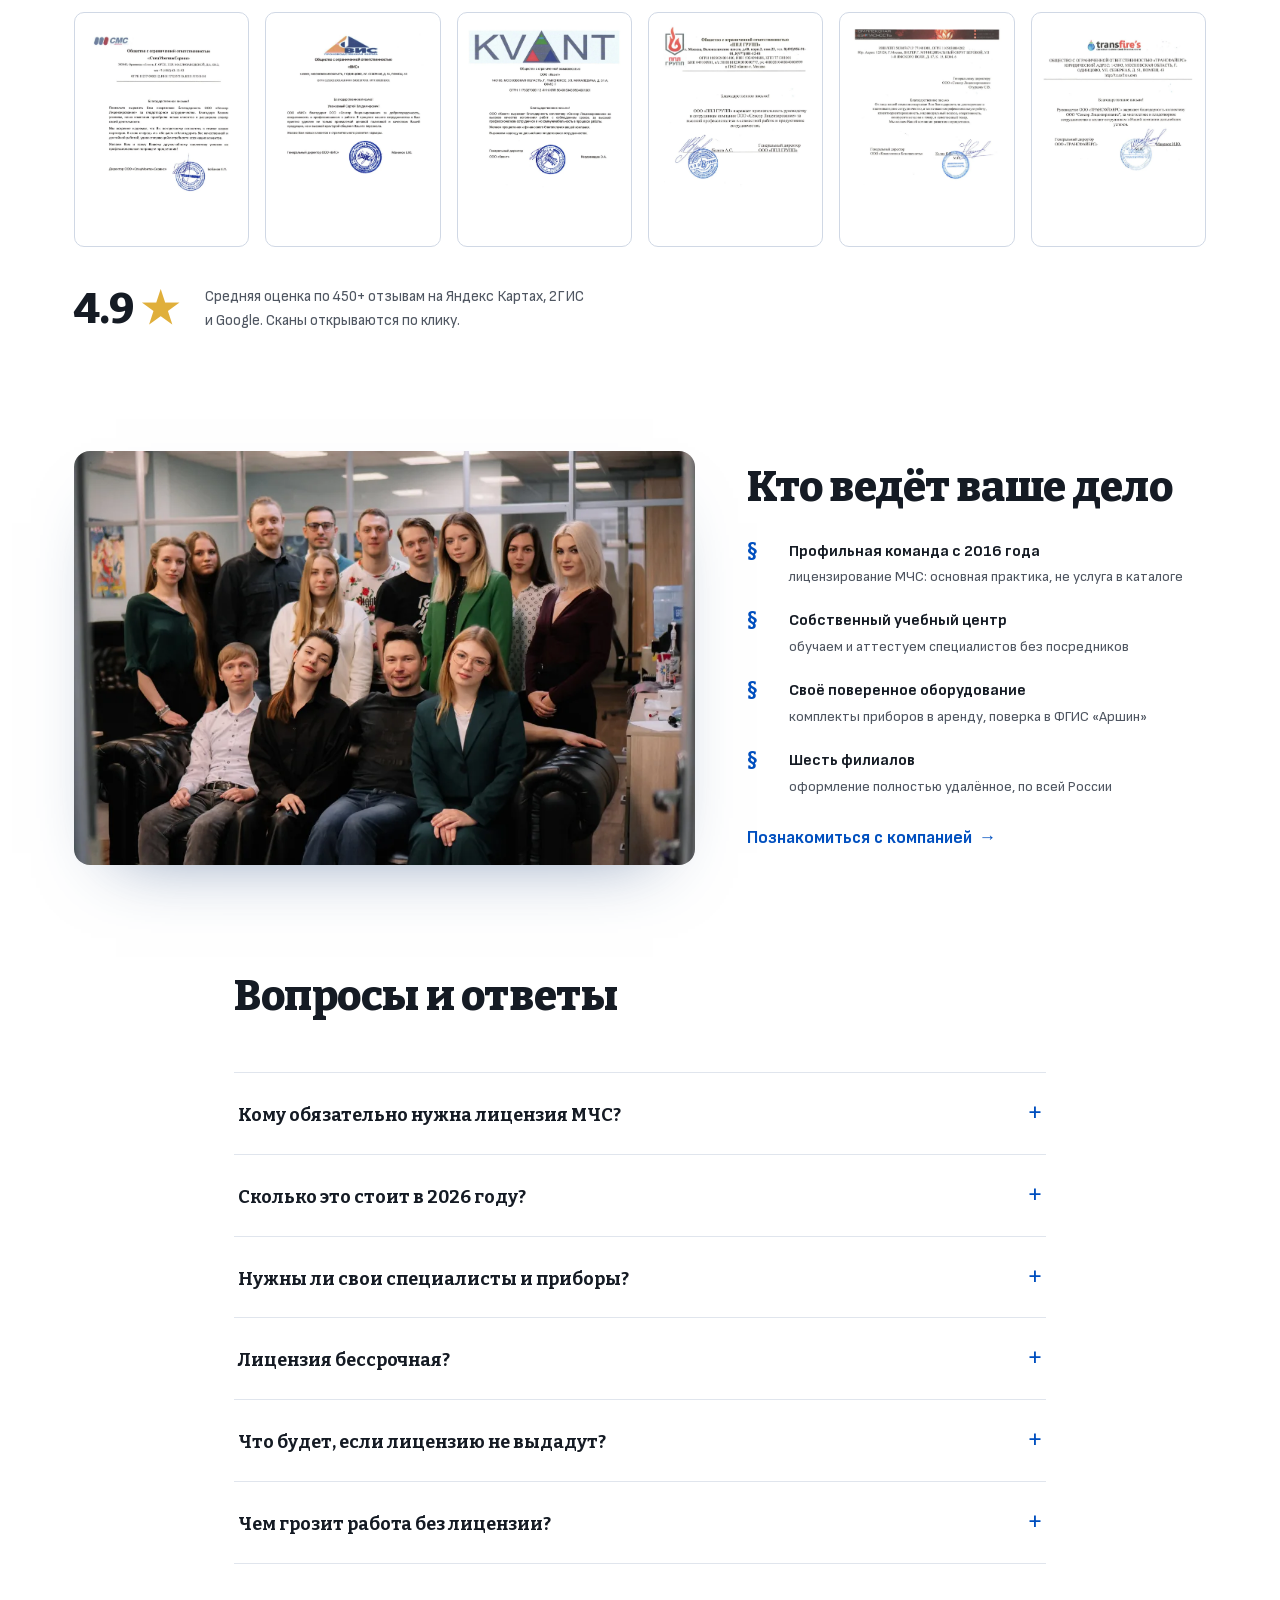
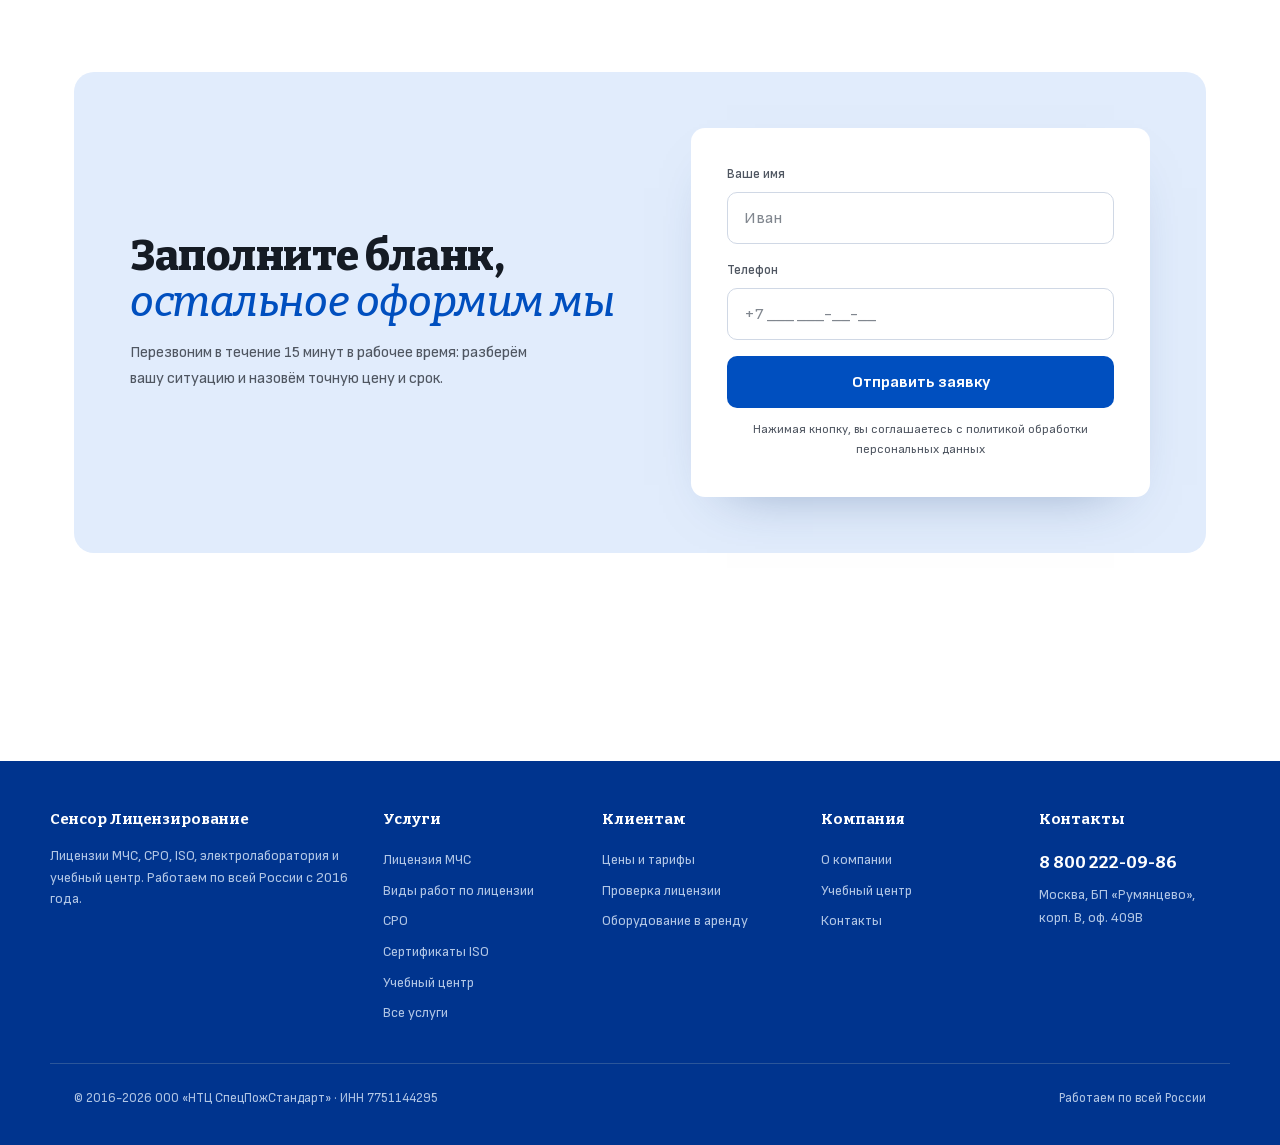
==== commit 5b43d2a3: "качество фото: в hero резкое фото лицензии 1024px вместо скана 320px, новое полное фото команды (Obs" ====
--- a/index.html
+++ b/index.html
@@ -64,7 +64,7 @@
       </div>
     </div>
     <div class="doc" aria-hidden="true">
-      <div class="paper"><img src="assets/real/lic.png" width="320" height="397" alt="" fetchpriority="high"></div>
+      <div class="paper"><img src="assets/real/license-sample.webp" width="1024" height="364" alt="" fetchpriority="high"></div>
       <div class="chip"><b>98%</b><span>проходят проверку<br>с первого раза</span></div>
     </div>
   </div></div>
@@ -113,7 +113,7 @@
 
 <section class="blk" style="padding-top:0"><div class="w">
   <div class="photoband fx">
-    <img loading="lazy" src="assets/real/office.webp" width="1024" height="683" alt="Команда компании Сенсор Лицензирование в офисе">
+    <img loading="lazy" src="assets/real/team2.webp" width="1024" height="683" alt="Команда компании Сенсор Лицензирование">
     <div class="cap">
       <div><b>Команда «Сенсор», Москва</b><span>лицензирование МЧС: основная практика, а не услуга в каталоге</span></div>
       <span>с 2016 года · 6 филиалов · свой учебный центр</span>
@@ -177,7 +177,7 @@
 </div></section>
 
 <section class="blk" style="padding-top:0"><div class="w team">
-  <div class="ph fx"><img loading="lazy" src="assets/real/license-sample.webp" width="1024" height="364" alt="Лицензия МЧС, оформленная для клиента компании Сенсор" style="aspect-ratio:auto"></div>
+  <div class="ph fx"><img loading="lazy" src="assets/real/office.webp" width="1024" height="683" alt="Команда Сенсор Лицензирование в офисе"></div>
   <div class="fx">
     <h2 class="t">Кто ведёт ваше дело</h2>
     <ul>
--- a/assets/css/main.css
+++ b/assets/css/main.css
@@ -318,7 +318,7 @@
 .hero .doc{position:relative;justify-self:center}
 .hero .doc .paper{background:#fff;border-radius:14px;padding:14px;box-shadow:0 36px 80px -36px oklch(0.2 0.08 259 / .75);transform:rotate(-2.5deg);transition:transform .5s var(--ease)}
 .hero .doc:hover .paper{transform:rotate(-1deg) translateY(-6px)}
-.hero .doc img{width:min(420px,38vw);border-radius:8px}
+.hero .doc img{width:min(520px,40vw);border-radius:8px}
 .hero .doc .chip{position:absolute;right:-18px;bottom:26px;background:#fff;color:var(--ink);border-radius:12px;padding:13px 18px;box-shadow:0 18px 44px -20px oklch(0.2 0.08 259 / .7);transform:rotate(1.5deg)}
 .hero .doc .chip b{font-family:'Bitter';font-size:22px;color:var(--cobalt);display:block;line-height:1.1}
 .hero .doc .chip span{font-size:12.5px;color:var(--mut)}
